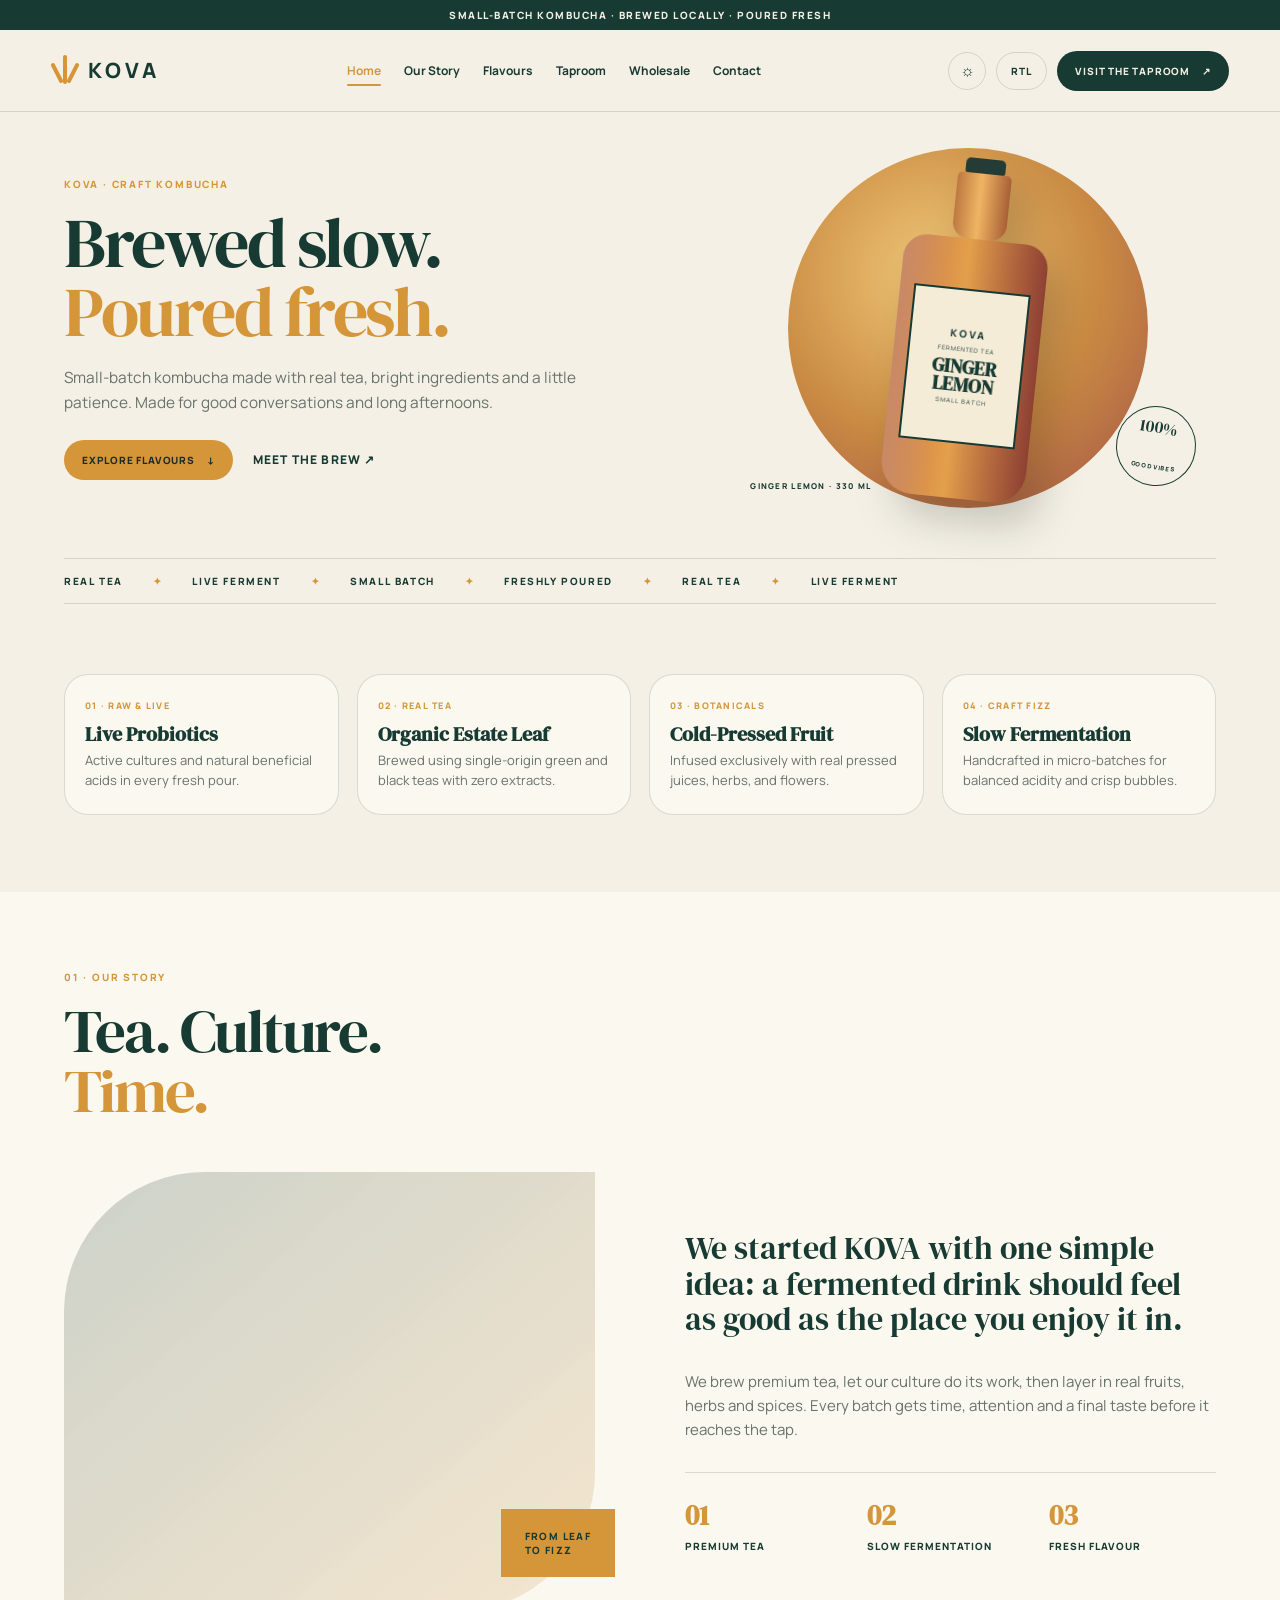
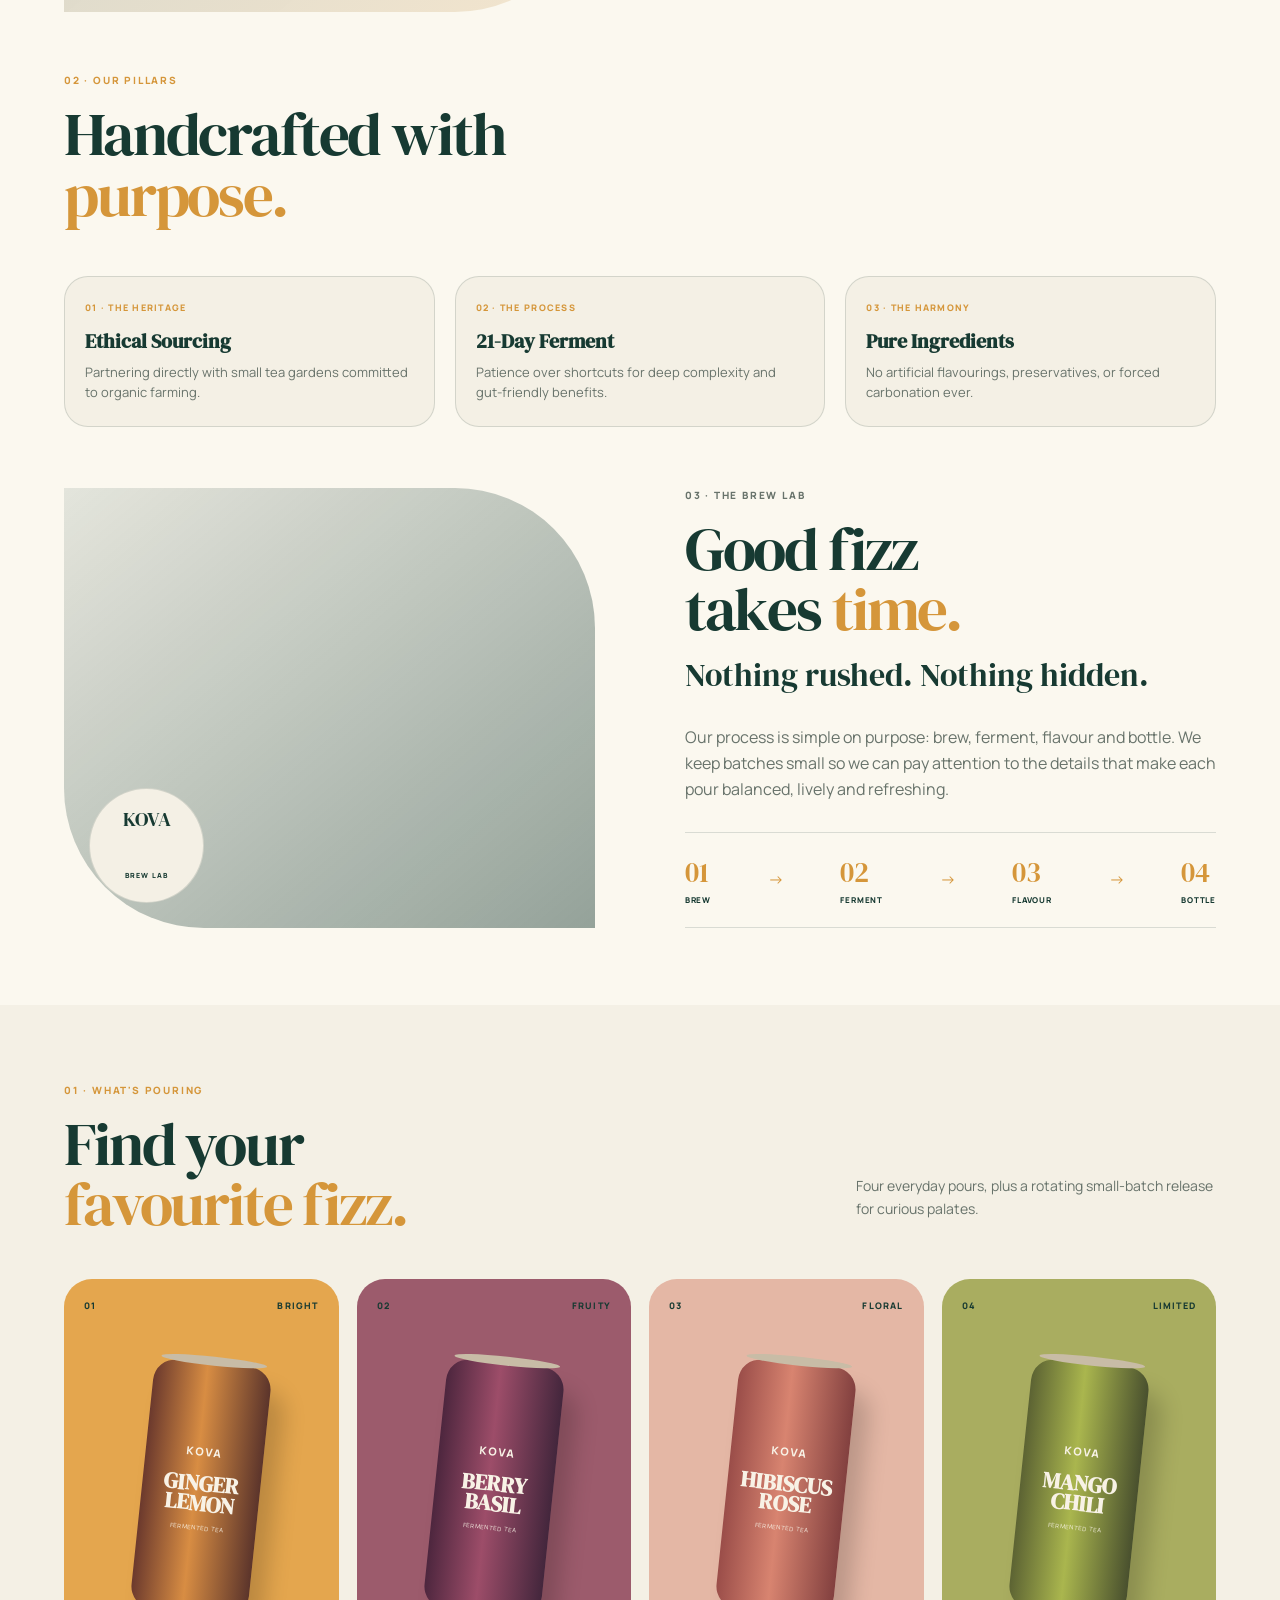
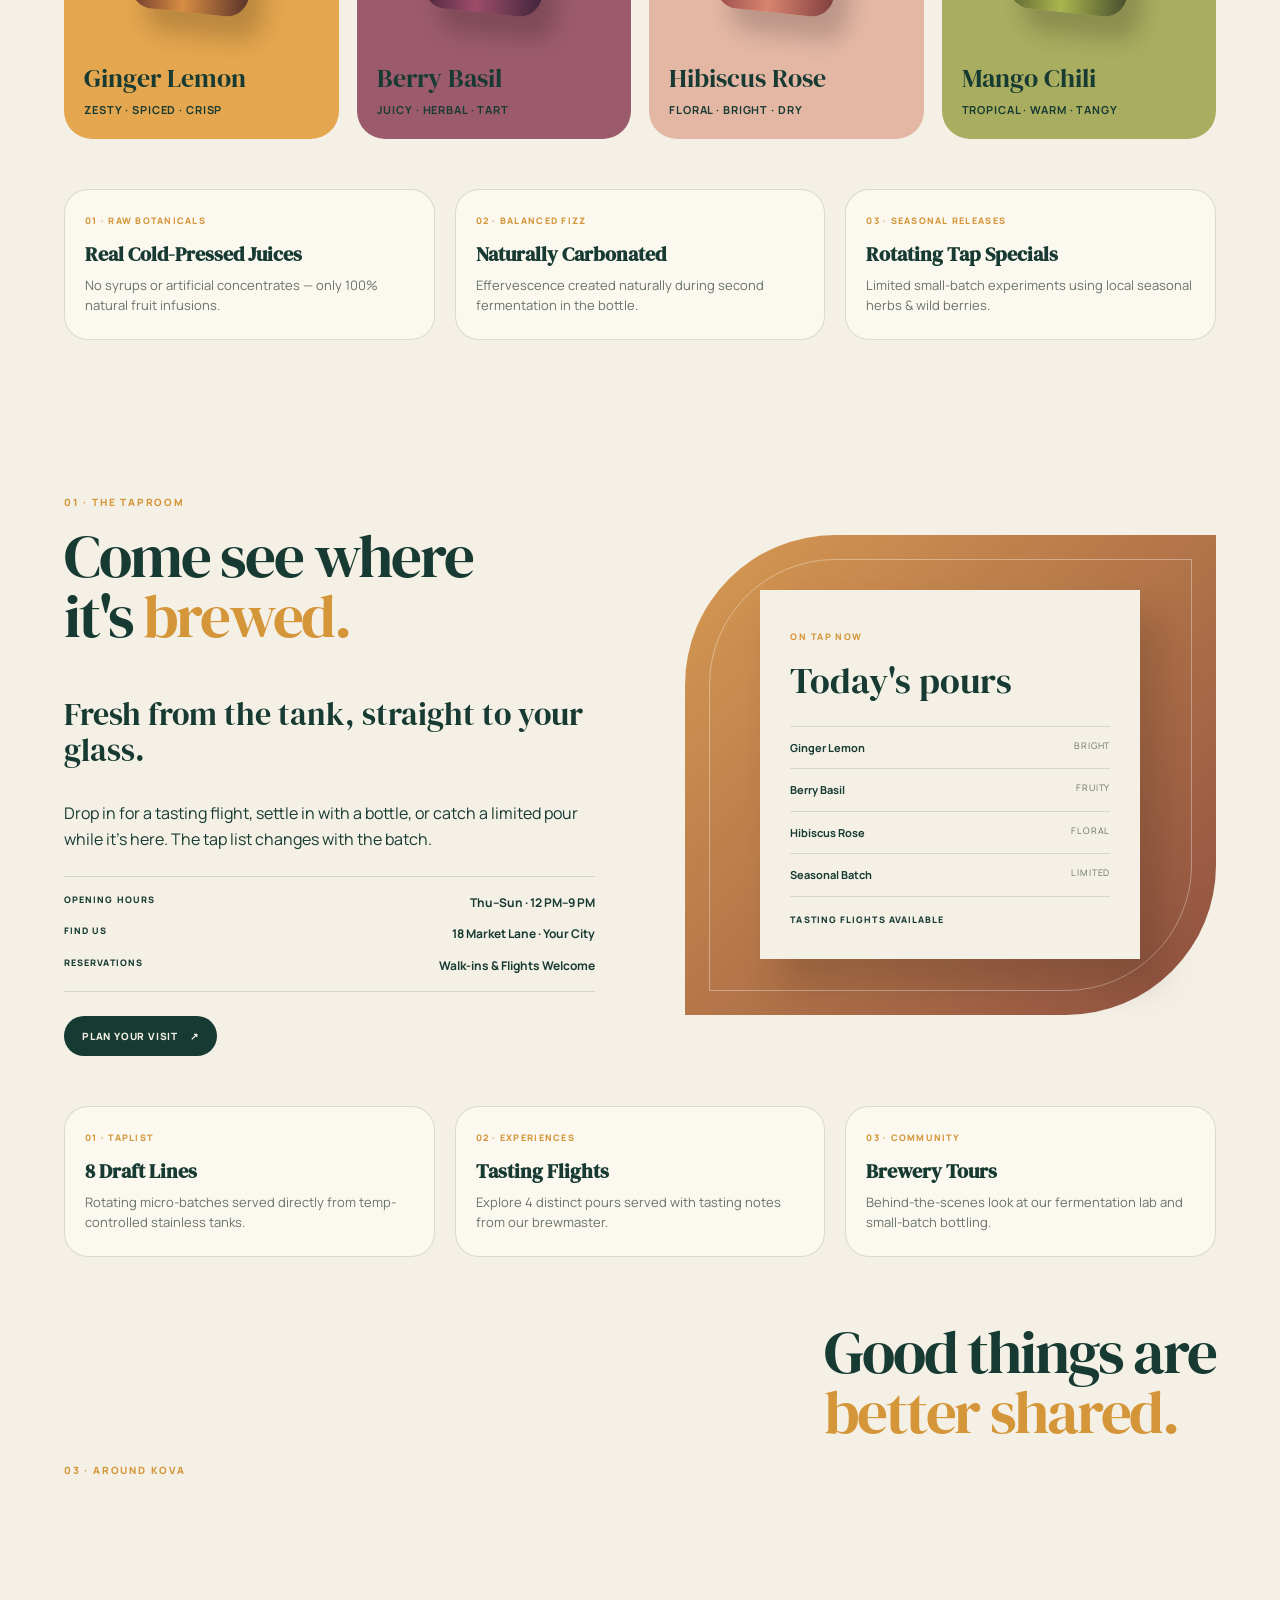
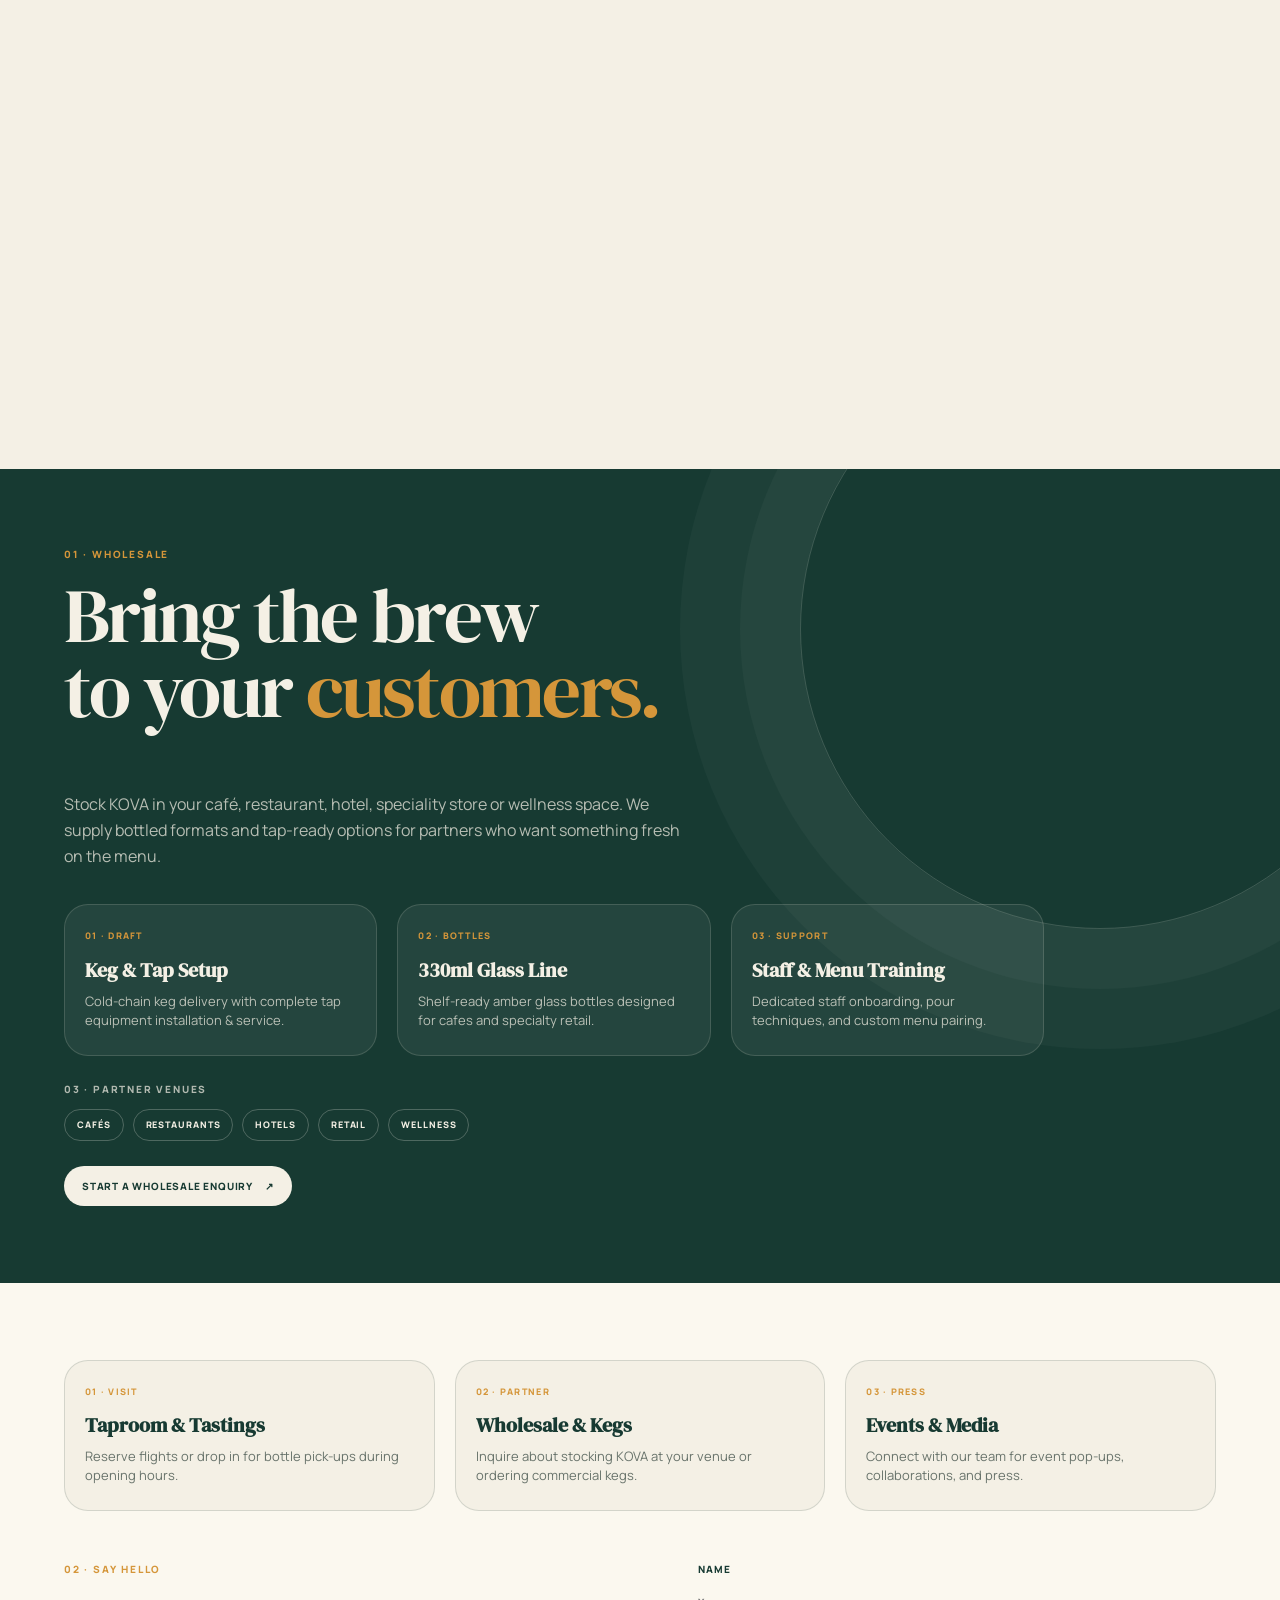
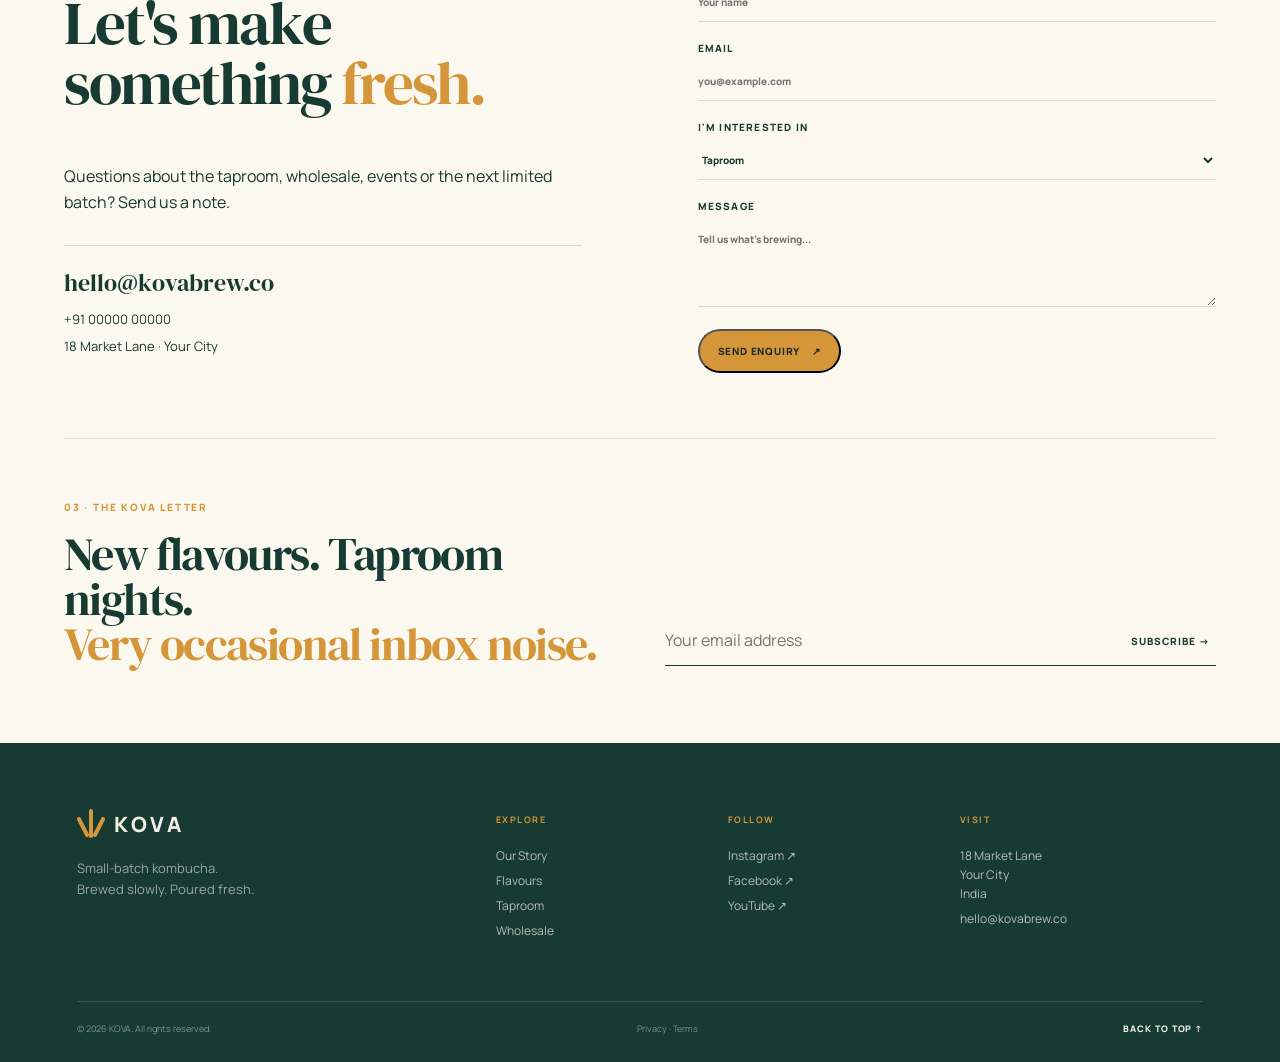
==== index.html @ b66f39e5 "Add RTL toggle button next to theme toggle and implement 100% full RTL mode layout mirroring" ====
<!doctype html>
<html lang="en" data-theme="light">
<head>
  <meta charset="utf-8">
  <meta name="viewport" content="width=device-width, initial-scale=1, viewport-fit=cover">
  <meta name="description" content="KOVA — small-batch kombucha brewed slowly, poured fresh. Taproom, flavours and wholesale.">
  <meta name="theme-color" content="#f4f0e5">
  <title>KOVA — Small-Batch Kombucha</title>
  <link rel="preconnect" href="https://fonts.googleapis.com">
  <link rel="preconnect" href="https://fonts.gstatic.com" crossorigin>
  <link href="https://fonts.googleapis.com/css2?family=DM+Serif+Display&family=Manrope:wght@400;500;600;700;800&display=swap" rel="stylesheet">
  <link rel="stylesheet" href="styles.css">
</head>
<body>
  <div class="announcement">Small-batch kombucha · brewed locally · poured fresh</div>

  <header class="site-header" id="top">
    <a class="brand" href="#home" aria-label="KOVA home">
      <span class="brand-mark" aria-hidden="true"><i></i><i></i><i></i></span>
      <span>KOVA</span>
    </a>

    <nav class="desktop-nav" aria-label="Primary navigation">
      <a href="#home">Home</a>
      <a href="#story">Our Story</a>
      <a href="#flavours">Flavours</a>
      <a href="#taproom">Taproom</a>
      <a href="#wholesale">Wholesale</a>
      <a href="#contact">Contact</a>
    </nav>

    <div class="header-actions">
      <button class="theme-toggle" type="button" aria-label="Switch theme" title="Switch theme">
        <span class="sun">☼</span><span class="moon">◐</span>
      </button>
      <button class="rtl-toggle" type="button" aria-label="Toggle text direction" title="Toggle RTL mode">
        <span class="rtl-label">RTL</span>
      </button>
      <a class="header-cta" href="#taproom">Visit the Taproom <span>↗</span></a>
      <button class="menu-toggle" type="button" aria-expanded="false" aria-controls="mobile-menu" aria-label="Open menu">
        <span></span><span></span><span></span>
      </button>
    </div>

    <div class="mobile-menu" id="mobile-menu">
      <nav aria-label="Mobile navigation">
        <a href="#home">Home</a>
        <a href="#story">Our Story</a>
        <a href="#flavours">Flavours</a>
        <a href="#taproom">Taproom</a>
        <a href="#wholesale">Wholesale</a>
        <a href="#contact">Contact</a>
      </nav>
      <a class="mobile-cta" href="#taproom">Visit the Taproom <span>↗</span></a>
      <div class="mobile-socials"><a href="#contact">Instagram</a><a href="#contact">Facebook</a></div>
    </div>
  </header>

  <main>
    <!-- SECTION 1: HOME (4 Subsections / Features) -->
    <section class="hero section" id="home">
      <div class="hero-main">
        <div class="hero-copy">
          <p class="eyebrow">KOVA · CRAFT KOMBUCHA</p>
          <h1>Brewed slow.<br><em>Poured fresh.</em></h1>
          <p class="hero-text">Small-batch kombucha made with real tea, bright ingredients and a little patience. Made for good conversations and long afternoons.</p>
          <div class="hero-buttons">
            <a class="button primary" href="#flavours">Explore flavours <span>↓</span></a>
            <a class="text-link" href="#story">Meet the brew <span>↗</span></a>
          </div>
        </div>
        <div class="hero-visual">
          <div class="hero-orb"></div>
          <div class="hero-bottle">
            <div class="bottle-cap"></div>
            <div class="bottle-neck"></div>
            <div class="bottle-body">
              <div class="bottle-label">
                <span>KOVA</span><small>FERMENTED TEA</small><strong>GINGER<br>LEMON</strong><i>SMALL BATCH</i>
              </div>
            </div>
          </div>
          <div class="hero-sticker">100%<br><small>GOOD VIBES</small></div>
          <p class="hero-caption">GINGER LEMON · 330 ML</p>
        </div>
      </div>

      <div class="ticker" aria-label="Brand highlights">
        <div><span>REAL TEA</span><b>✦</b><span>LIVE FERMENT</span><b>✦</b><span>SMALL BATCH</span><b>✦</b><span>FRESHLY POURED</span><b>✦</b><span>REAL TEA</span><b>✦</b><span>LIVE FERMENT</span></div>
      </div>

      <div class="home-features">
        <div class="home-card">
          <div class="card-num">01 · RAW & LIVE</div>
          <h3>Live Probiotics</h3>
          <p>Active cultures and natural beneficial acids in every fresh pour.</p>
        </div>
        <div class="home-card">
          <div class="card-num">02 · REAL TEA</div>
          <h3>Organic Estate Leaf</h3>
          <p>Brewed using single-origin green and black teas with zero extracts.</p>
        </div>
        <div class="home-card">
          <div class="card-num">03 · BOTANICALS</div>
          <h3>Cold-Pressed Fruit</h3>
          <p>Infused exclusively with real pressed juices, herbs, and flowers.</p>
        </div>
        <div class="home-card">
          <div class="card-num">04 · CRAFT FIZZ</div>
          <h3>Slow Fermentation</h3>
          <p>Handcrafted in micro-batches for balanced acidity and crisp bubbles.</p>
        </div>
      </div>
    </section>

    <!-- SECTION 2: OUR STORY (3 Subsections: Origin, Pillars, Brew Lab) -->
    <section class="story section" id="story">
      <!-- Subsection 1: Story Origin -->
      <div class="story-block">
        <div class="section-intro">
          <p class="eyebrow">01 · OUR STORY</p>
          <h2>Tea. Culture.<br><em>Time.</em></h2>
        </div>
        <div class="story-grid">
          <div class="story-image image-one">
            <div class="image-note">FROM LEAF<br>TO FIZZ</div>
          </div>
          <div class="story-copy">
            <p class="lead">We started KOVA with one simple idea: a fermented drink should feel as good as the place you enjoy it in.</p>
            <p>We brew premium tea, let our culture do its work, then layer in real fruits, herbs and spices. Every batch gets time, attention and a final taste before it reaches the tap.</p>
            <div class="story-stats">
              <div><strong>01</strong><span>Premium tea</span></div>
              <div><strong>02</strong><span>Slow fermentation</span></div>
              <div><strong>03</strong><span>Fresh flavour</span></div>
            </div>
          </div>
        </div>
      </div>

      <!-- Subsection 2: Story Pillars -->
      <div class="story-block story-pillars-block">
        <div class="section-intro">
          <p class="eyebrow">02 · OUR PILLARS</p>
          <h2>Handcrafted with<br><em>purpose.</em></h2>
        </div>
        <div class="story-pillars">
          <div class="story-pillar-card">
            <div class="card-num">01 · THE HERITAGE</div>
            <h3>Ethical Sourcing</h3>
            <p>Partnering directly with small tea gardens committed to organic farming.</p>
          </div>
          <div class="story-pillar-card">
            <div class="card-num">02 · THE PROCESS</div>
            <h3>21-Day Ferment</h3>
            <p>Patience over shortcuts for deep complexity and gut-friendly benefits.</p>
          </div>
          <div class="story-pillar-card">
            <div class="card-num">03 · THE HARMONY</div>
            <h3>Pure Ingredients</h3>
            <p>No artificial flavourings, preservatives, or forced carbonation ever.</p>
          </div>
        </div>
      </div>

      <!-- Subsection 3: The Brew Lab -->
      <div class="story-block brew-block">
        <div class="brew">
          <div class="brew-visual image-two">
            <div class="brew-badge">KOVA<br><small>BREW LAB</small></div>
          </div>
          <div class="brew-copy">
            <p class="eyebrow">03 · THE BREW LAB</p>
            <h2>Good fizz<br>takes <em>time.</em></h2>
            <p class="lead">Nothing rushed. Nothing hidden.</p>
            <p>Our process is simple on purpose: brew, ferment, flavour and bottle. We keep batches small so we can pay attention to the details that make each pour balanced, lively and refreshing.</p>
            <div class="process">
              <div><b>01</b><span>BREW</span></div><i>→</i><div><b>02</b><span>FERMENT</span></div><i>→</i><div><b>03</b><span>FLAVOUR</span></div><i>→</i><div><b>04</b><span>BOTTLE</span></div>
            </div>
          </div>
        </div>
      </div>
    </section>

    <!-- SECTION 3: FLAVOURS (3 Subsections: Head, Card Grid, Notes) -->
    <section class="flavours section" id="flavours">
      <div class="flavour-head">
        <div>
          <p class="eyebrow">01 · WHAT'S POURING</p>
          <h2>Find your<br><em>favourite fizz.</em></h2>
        </div>
        <p class="section-note">Four everyday pours, plus a rotating small-batch release for curious palates.</p>
      </div>

      <div class="flavour-grid">
        <article class="flavour-card card-ginger">
          <div class="card-top"><span>01</span><span>BRIGHT</span></div>
          <div class="can can-ginger"><span>KOVA</span><b>GINGER<br>LEMON</b><small>FERMENTED TEA</small></div>
          <div><h3>Ginger Lemon</h3><p>Zesty · Spiced · Crisp</p></div>
        </article>
        <article class="flavour-card card-berry">
          <div class="card-top"><span>02</span><span>FRUITY</span></div>
          <div class="can can-berry"><span>KOVA</span><b>BERRY<br>BASIL</b><small>FERMENTED TEA</small></div>
          <div><h3>Berry Basil</h3><p>Juicy · Herbal · Tart</p></div>
        </article>
        <article class="flavour-card card-hibiscus">
          <div class="card-top"><span>03</span><span>FLORAL</span></div>
          <div class="can can-hibiscus"><span>KOVA</span><b>HIBISCUS<br>ROSE</b><small>FERMENTED TEA</small></div>
          <div><h3>Hibiscus Rose</h3><p>Floral · Bright · Dry</p></div>
        </article>
        <article class="flavour-card card-mango">
          <div class="card-top"><span>04</span><span>LIMITED</span></div>
          <div class="can can-mango"><span>KOVA</span><b>MANGO<br>CHILI</b><small>FERMENTED TEA</small></div>
          <div><h3>Mango Chili</h3><p>Tropical · Warm · Tangy</p></div>
        </article>
      </div>

      <div class="flavour-notes">
        <div class="flavour-note-card">
          <div class="card-num">01 · RAW BOTANICALS</div>
          <h3>Real Cold-Pressed Juices</h3>
          <p>No syrups or artificial concentrates — only 100% natural fruit infusions.</p>
        </div>
        <div class="flavour-note-card">
          <div class="card-num">02 · BALANCED FIZZ</div>
          <h3>Naturally Carbonated</h3>
          <p>Effervescence created naturally during second fermentation in the bottle.</p>
        </div>
        <div class="flavour-note-card">
          <div class="card-num">03 · SEASONAL RELEASES</div>
          <h3>Rotating Tap Specials</h3>
          <p>Limited small-batch experiments using local seasonal herbs & wild berries.</p>
        </div>
      </div>
    </section>

    <!-- SECTION 4: TAPROOM (3 Subsections: Overview & Menu, Features, Gallery) -->
    <section class="taproom section" id="taproom">
      <div class="taproom-main-grid">
        <div class="taproom-copy">
          <p class="eyebrow">01 · THE TAPROOM</p>
          <h2>Come see where<br>it's <em>brewed.</em></h2>
          <p class="lead">Fresh from the tank, straight to your glass.</p>
          <p>Drop in for a tasting flight, settle in with a bottle, or catch a limited pour while it's here. The tap list changes with the batch.</p>
          <div class="tap-info">
            <div><span>OPENING HOURS</span><strong>Thu–Sun · 12 PM–9 PM</strong></div>
            <div><span>FIND US</span><strong>18 Market Lane · Your City</strong></div>
            <div><span>RESERVATIONS</span><strong>Walk-ins & Flights Welcome</strong></div>
          </div>
          <a class="button dark-button" href="#contact">Plan your visit <span>↗</span></a>
        </div>
        <div class="taproom-visual">
          <div class="tap-card">
            <span class="tap-kicker">ON TAP NOW</span>
            <h3>Today's pours</h3>
            <ul><li><b>Ginger Lemon</b><span>Bright</span></li><li><b>Berry Basil</b><span>Fruity</span></li><li><b>Hibiscus Rose</b><span>Floral</span></li><li><b>Seasonal Batch</b><span>Limited</span></li></ul>
            <div class="tap-foot">Tasting flights available</div>
          </div>
        </div>
      </div>

      <div class="taproom-features">
        <div class="taproom-feature-card">
          <div class="card-num">01 · TAPLIST</div>
          <h3>8 Draft Lines</h3>
          <p>Rotating micro-batches served directly from temp-controlled stainless tanks.</p>
        </div>
        <div class="taproom-feature-card">
          <div class="card-num">02 · EXPERIENCES</div>
          <h3>Tasting Flights</h3>
          <p>Explore 4 distinct pours served with tasting notes from our brewmaster.</p>
        </div>
        <div class="taproom-feature-card">
          <div class="card-num">03 · COMMUNITY</div>
          <h3>Brewery Tours</h3>
          <p>Behind-the-scenes look at our fermentation lab and small-batch bottling.</p>
        </div>
      </div>

      <div class="gallery-wrapper">
        <div class="gallery-head"><p class="eyebrow">03 · AROUND KOVA</p><h2>Good things are<br><em>better shared.</em></h2></div>
        <div class="gallery-grid">
          <div class="gallery-photo g1"></div><div class="gallery-photo g2"></div><div class="gallery-photo g3"></div><div class="gallery-photo g4"></div>
        </div>
      </div>
    </section>

    <!-- SECTION 5: WHOLESALE (3 Subsections: Overview, Services, Partners) -->
    <section class="wholesale section" id="wholesale">
      <div class="wholesale-pattern"></div>
      <div class="wholesale-content">
        <p class="eyebrow">01 · WHOLESALE</p>
        <h2>Bring the brew<br>to your <em>customers.</em></h2>
        <p>Stock KOVA in your café, restaurant, hotel, speciality store or wellness space. We supply bottled formats and tap-ready options for partners who want something fresh on the menu.</p>

        <div class="wholesale-services">
          <div class="wholesale-service-card">
            <div class="card-num">01 · DRAFT</div>
            <h3>Keg & Tap Setup</h3>
            <p>Cold-chain keg delivery with complete tap equipment installation & service.</p>
          </div>
          <div class="wholesale-service-card">
            <div class="card-num">02 · BOTTLES</div>
            <h3>330ml Glass Line</h3>
            <p>Shelf-ready amber glass bottles designed for cafes and specialty retail.</p>
          </div>
          <div class="wholesale-service-card">
            <div class="card-num">03 · SUPPORT</div>
            <h3>Staff & Menu Training</h3>
            <p>Dedicated staff onboarding, pour techniques, and custom menu pairing.</p>
          </div>
        </div>

        <div class="partner-section">
          <p class="eyebrow" style="color: rgba(244,240,229,0.7); margin-bottom: 12px;">03 · PARTNER VENUES</p>
          <div class="partner-list"><span>CAFÉS</span><span>RESTAURANTS</span><span>HOTELS</span><span>RETAIL</span><span>WELLNESS</span></div>
        </div>
        <a class="button light-button" href="#contact">Start a wholesale enquiry <span>↗</span></a>
      </div>
    </section>

    <!-- SECTION 6: CONTACT (3 Subsections: Channels, Direct Form, Newsletter) -->
    <section class="contact section" id="contact">
      <div class="contact-channels">
        <div class="contact-channel-card">
          <div class="card-num">01 · VISIT</div>
          <h3>Taproom & Tastings</h3>
          <p>Reserve flights or drop in for bottle pick-ups during opening hours.</p>
        </div>
        <div class="contact-channel-card">
          <div class="card-num">02 · PARTNER</div>
          <h3>Wholesale & Kegs</h3>
          <p>Inquire about stocking KOVA at your venue or ordering commercial kegs.</p>
        </div>
        <div class="contact-channel-card">
          <div class="card-num">03 · PRESS</div>
          <h3>Events & Media</h3>
          <p>Connect with our team for event pop-ups, collaborations, and press.</p>
        </div>
      </div>

      <div class="contact-main-grid">
        <div class="contact-copy">
          <p class="eyebrow">02 · SAY HELLO</p>
          <h2>Let's make<br>something <em>fresh.</em></h2>
          <p>Questions about the taproom, wholesale, events or the next limited batch? Send us a note.</p>
          <div class="contact-details"><a href="mailto:hello@kovabrew.co">hello@kovabrew.co</a><a href="tel:+910000000000">+91 00000 00000</a><span>18 Market Lane · Your City</span></div>
        </div>
        <form class="contact-form" onsubmit="event.preventDefault(); this.classList.add('submitted');">
          <label>Name<input required type="text" name="name" placeholder="Your name"></label>
          <label>Email<input required type="email" name="email" placeholder="you@example.com"></label>
          <label>I'm interested in<select name="interest"><option>Taproom</option><option>Wholesale</option><option>Events</option><option>General enquiry</option></select></label>
          <label>Message<textarea name="message" rows="4" placeholder="Tell us what's brewing..."></textarea></label>
          <button class="button primary" type="submit">Send enquiry <span>↗</span></button>
          <p class="form-success">Thanks — your enquiry is ready to send to the KOVA team.</p>
        </form>
      </div>

      <div class="newsletter">
        <div><p class="eyebrow">03 · THE KOVA LETTER</p><h2>New flavours. Taproom nights.<br><em>Very occasional inbox noise.</em></h2></div>
        <form onsubmit="event.preventDefault(); this.classList.add('subscribed');"><input type="email" required placeholder="Your email address" aria-label="Email address"><button type="submit">Subscribe <span>→</span></button><small class="subscribe-success">You're on the list.</small></form>
      </div>
    </section>
  </main>

  <footer class="footer">
    <div class="footer-main">
      <div class="footer-brand"><a class="brand footer-logo" href="#top"><span class="brand-mark" aria-hidden="true"><i></i><i></i><i></i></span><span>KOVA</span></a><p>Small-batch kombucha.<br>Brewed slowly. Poured fresh.</p></div>
      <div><h4>EXPLORE</h4><a href="#story">Our Story</a><a href="#flavours">Flavours</a><a href="#taproom">Taproom</a><a href="#wholesale">Wholesale</a></div>
      <div><h4>FOLLOW</h4><a href="#contact">Instagram ↗</a><a href="#contact">Facebook ↗</a><a href="#contact">YouTube ↗</a></div>
      <div><h4>VISIT</h4><p>18 Market Lane<br>Your City<br>India</p><a href="mailto:hello@kovabrew.co">hello@kovabrew.co</a></div>
    </div>
    <div class="footer-bottom"><span>© 2026 KOVA. All rights reserved.</span><span><a href="#">Privacy</a> · <a href="#">Terms</a></span><a href="#top" class="back-top">Back to top ↑</a></div>
  </footer>

  <script src="script.js"></script>
</body>
</html>
---- styles.css ----
:root{
  --bg:#f4f0e5;--surface:#fbf8ef;--ink:#173a32;--muted:#68736b;--line:rgba(23,58,50,.15);
  --accent:#d5963a;--accent-2:#c9675f;--card:#e8e0cf;--dark:#173a32;--white:#fffdf7;
  --serif:"DM Serif Display",Georgia,serif;--sans:"Manrope",Arial,sans-serif;
}
html[data-theme="dark"]{
  --bg:#102c27;--surface:#173a32;--ink:#f7f1e4;--muted:#b6c0b9;--line:rgba(247,241,228,.16);
  --accent:#e0a14a;--accent-2:#d4776d;--card:#23453e;--dark:#0d211e;--white:#f7f1e4;
}
*{box-sizing:border-box}html{scroll-behavior:smooth}body{margin:0;background:var(--bg);color:var(--ink);font-family:var(--sans);line-height:1.6;overflow-x:hidden}
a{color:inherit;text-decoration:none}button,input,textarea,select{font:inherit}button{cursor:pointer}
.announcement{height:30px;background:var(--ink);color:var(--bg);display:flex;align-items:center;justify-content:center;text-transform:uppercase;letter-spacing:.15em;font-size:10px;font-weight:800}
.site-header{height:82px;display:flex;align-items:center;gap:28px;padding:0 clamp(18px,4vw,64px);position:sticky;top:0;z-index:50;background:color-mix(in srgb,var(--bg) 90%,transparent);backdrop-filter:blur(16px);border-bottom:1px solid var(--line)}
.brand{display:flex;align-items:center;gap:10px;font-weight:800;letter-spacing:.2em;font-size:21px;flex:none}.brand-mark{width:27px;height:30px;position:relative;display:inline-block}.brand-mark i{position:absolute;width:4px;background:var(--accent);bottom:2px;border-radius:4px;transform:rotate(0deg)}.brand-mark i:nth-child(1){height:22px;left:4px;transform:rotate(-27deg)}.brand-mark i:nth-child(2){height:29px;left:12px}.brand-mark i:nth-child(3){height:22px;right:3px;transform:rotate(27deg)}
.desktop-nav{display:flex;align-items:center;justify-content:center;gap:clamp(13px,1.8vw,28px);margin:auto;font-size:12px;font-weight:700}.desktop-nav a,.mobile-menu a{transition:color .2s, border-color .2s}.desktop-nav a:hover,.mobile-menu a:hover{color:var(--accent)}
.desktop-nav a.active{color:var(--accent);position:relative}
.desktop-nav a.active::after{content:"";position:absolute;bottom:-6px;left:0;right:0;height:2px;background:var(--accent);border-radius:2px}
.mobile-menu a.active{color:var(--accent);font-weight:800;padding-left:8px;border-left:3px solid var(--accent)}

.header-actions{display:flex;align-items:center;gap:10px}.theme-toggle{width:38px;height:38px;border:1px solid var(--line);border-radius:50%;background:transparent;color:var(--ink);display:grid;place-items:center}.theme-toggle .moon{display:none}.header-cta,.mobile-cta,.button{display:inline-flex;align-items:center;justify-content:center;gap:12px;padding:12px 18px;border-radius:999px;text-transform:uppercase;letter-spacing:.08em;font-size:10px;font-weight:800}.header-cta{background:var(--ink);color:var(--bg)}.header-cta:hover{transform:translateY(-2px)}.menu-toggle{display:none;background:none;border:0;width:40px;height:40px;padding:8px}.menu-toggle span{height:2px;background:var(--ink);display:block;margin:5px 0;border-radius:4px}.mobile-menu{display:none}

.section{padding:clamp(50px,6vw,90px) clamp(18px,5vw,80px);max-width:1450px;margin:auto}
.eyebrow{font-size:10px;font-weight:800;letter-spacing:.18em;text-transform:uppercase;margin:0 0 16px;color:var(--accent)}
h1,h2,h3,p{margin-top:0}
h1,h2{font-family:var(--serif);font-weight:400;line-height:.98;letter-spacing:-.035em}
h1{font-size:clamp(44px,5.5vw,76px);margin-bottom:20px}
h2{font-size:clamp(40px,4.8vw,68px)}
h1 em,h2 em{color:var(--accent);font-style:normal}

.hero{padding-top:clamp(20px,3vw,36px);display:flex;flex-direction:column;gap:35px}
.hero-main{display:grid;grid-template-columns:1.1fr 0.9fr;align-items:center;gap:clamp(20px,4vw,60px);width:100%}
.hero-copy{max-width:620px}
.hero-text{font-size:clamp(15px,1.2vw,18px);max-width:520px;color:var(--muted);margin-bottom:24px}
.hero-buttons{display:flex;align-items:center;gap:20px}
.button{transition:transform .2s,background .2s}.button:hover{transform:translateY(-3px)}
.primary{background:var(--accent);color:#1b2b25}
.text-link{font-size:12px;font-weight:800;text-transform:uppercase;letter-spacing:.1em}
.hero-visual{min-height:360px;max-height:430px;position:relative;display:grid;place-items:center;width:100%}
.hero-orb{position:absolute;width:min(32vw,360px);aspect-ratio:1;border-radius:50%;background:radial-gradient(circle at 40% 35%,#f4c76e,#d08a3a 52%,#a94f45 100%);filter:saturate(.9)}
.hero-bottle{position:relative;width:145px;height:340px;z-index:2;filter:drop-shadow(16px 22px 20px rgba(0,0,0,.18));transform:rotate(6deg)}
.bottle-cap{width:40px;height:15px;background:#243c35;border-radius:5px 5px 2px 2px;margin:0 auto}
.bottle-neck{width:54px;height:66px;background:linear-gradient(90deg,#bd7841,#efb563 45%,#a85f36);margin:0 auto;border-radius:5px 5px 16px 16px}
.bottle-body{height:260px;width:145px;background:linear-gradient(90deg,#b9683d,#e9a34d 45%,#a74c3c);border-radius:24px 24px 32px 32px;position:relative;overflow:hidden}
.bottle-body:after{content:"";position:absolute;inset:0;background:linear-gradient(90deg,rgba(255,255,255,.22),transparent 35%,rgba(0,0,0,.15));}
.bottle-label{position:absolute;z-index:2;left:14px;right:14px;top:50px;background:#f5ecd8;color:#173a32;min-height:155px;text-align:center;padding:14px 8px;display:flex;flex-direction:column;justify-content:center;gap:4px;border:2px solid #173a32}
.bottle-label span{font-weight:800;letter-spacing:.2em;font-size:10px}
.bottle-label small{font-size:6px;letter-spacing:.15em}
.bottle-label strong{font-family:var(--serif);font-size:19px;line-height:.9}
.bottle-label i{font-size:6px;font-style:normal;letter-spacing:.16em}
.hero-sticker{position:absolute;z-index:3;right:4%;bottom:6%;width:80px;height:80px;border:1px solid var(--ink);border-radius:50%;display:grid;place-items:center;text-align:center;font-family:var(--serif);font-size:17px;line-height:.8;transform:rotate(9deg);background:var(--bg)}
.hero-sticker small{font:800 6px var(--sans);letter-spacing:.12em}
.hero-caption{position:absolute;bottom:2%;left:6%;font-size:8px;letter-spacing:.16em;font-weight:800}

.ticker{overflow:hidden;border-block:1px solid var(--line);white-space:nowrap;margin-top:15px;width:100%;grid-column:1 / -1}
.ticker div{display:flex;align-items:center;gap:30px;padding:14px 0;width:max-content;animation:scroll 28s linear infinite;font-size:10px;font-weight:800;letter-spacing:.16em}
.ticker b{color:var(--accent)}@keyframes scroll{to{transform:translateX(-50%)}}

/* Section Feature Grids */
.home-features{display:grid;grid-template-columns:repeat(4,1fr);gap:18px;margin-top:35px;width:100%;grid-column:1 / -1}
.home-card{background:var(--surface);border:1px solid var(--line);border-radius:24px;padding:24px 20px;transition:transform .3s,border-color .3s}.home-card:hover{transform:translateY(-5px);border-color:var(--accent)}.home-card .card-num{font-size:9px;font-weight:800;color:var(--accent);letter-spacing:.14em;margin-bottom:10px}.home-card h3{font-family:var(--serif);font-size:20px;margin-bottom:6px;line-height:1.1}.home-card p{font-size:13px;color:var(--muted);margin:0;line-height:1.5}

.story{background:var(--surface);max-width:none}.story-block{max-width:1300px;margin:0 auto 60px}.story-block:last-child{margin-bottom:0}.story-grid{display:grid;grid-template-columns:1fr 1fr;gap:clamp(35px,7vw,100px);align-items:center;margin-top:35px}.story-image{min-height:440px;position:relative}.image-one{background:linear-gradient(140deg,rgba(19,58,50,.2),rgba(213,150,58,.18)),url("https://images.unsplash.com/photo-1556910103-1c02745aae4d?auto=format&fit=crop&w=1200&q=85") center/cover;border-radius:140px 0 140px 0}.image-note{position:absolute;right:-20px;bottom:35px;background:var(--accent);color:#173a32;padding:20px 24px;font-size:10px;font-weight:800;letter-spacing:.14em;line-height:1.4}.story-copy{max-width:600px}.lead{font-family:var(--serif);font-size:clamp(22px,2.5vw,34px);line-height:1.12}.story-copy>p:not(.lead){color:var(--muted);font-size:15px}.story-stats{border-top:1px solid var(--line);margin-top:30px;padding-top:20px;display:grid;grid-template-columns:repeat(3,1fr);gap:15px}.story-stats div{display:flex;flex-direction:column}.story-stats strong{font-family:var(--serif);font-size:28px;color:var(--accent)}.story-stats span{font-size:10px;text-transform:uppercase;letter-spacing:.1em;font-weight:800}

.story-pillars-block{margin-top:50px}.story-pillars{display:grid;grid-template-columns:repeat(3,1fr);gap:20px;margin-top:30px}
.story-pillar-card{background:var(--bg);border:1px solid var(--line);border-radius:24px;padding:24px 20px;transition:transform .3s}.story-pillar-card:hover{transform:translateY(-4px)}.story-pillar-card .card-num{font-size:9px;font-weight:800;color:var(--accent);letter-spacing:.14em;margin-bottom:10px}.story-pillar-card h3{font-family:var(--serif);font-size:20px;margin-bottom:6px}.story-pillar-card p{font-size:13px;color:var(--muted);margin:0;line-height:1.5}

.brew-block{margin-top:60px}.brew{display:grid;grid-template-columns:1fr 1fr;gap:clamp(40px,7vw,100px);align-items:center}.brew-visual{min-height:440px;position:relative}.image-two{background:linear-gradient(140deg,rgba(23,58,50,.1),rgba(23,58,50,.45)),url("https://images.unsplash.com/photo-1547592180-85f173990554?auto=format&fit=crop&w=1400&q=85") center/cover;border-radius:0 140px 0 140px}.brew-badge{position:absolute;bottom:25px;left:25px;background:var(--bg);border:1px solid var(--line);border-radius:50%;width:115px;height:115px;display:grid;place-items:center;text-align:center;font-family:var(--serif);font-size:20px;line-height:.8}.brew-badge small{font:800 7px var(--sans);letter-spacing:.15em}.brew-copy{max-width:610px}.brew-copy h2{margin-bottom:18px}.brew-copy>p:not(.lead){color:var(--muted)}.process{border-top:1px solid var(--line);border-bottom:1px solid var(--line);padding:20px 0;margin-top:30px;display:flex;align-items:center;justify-content:space-between;gap:10px}.process div{display:flex;flex-direction:column;gap:3px}.process b{font:28px var(--serif);color:var(--accent)}.process span{font-size:8px;font-weight:800;letter-spacing:.1em}.process i{font-style:normal;color:var(--accent)}

.flavour-head{display:flex;justify-content:space-between;align-items:end;gap:30px;margin-bottom:45px}.flavour-head h2{margin:0}.section-note{max-width:360px;color:var(--muted);font-size:14px}.flavour-grid{display:grid;grid-template-columns:repeat(4,1fr);gap:18px}.flavour-card{min-height:460px;border-radius:28px;padding:20px;display:flex;flex-direction:column;justify-content:space-between;overflow:hidden;position:relative;transition:transform .3s}.flavour-card:hover{transform:translateY(-8px)}.card-ginger{background:#e4a64e}.card-berry{background:#9c5b6c}.card-hibiscus{background:#e4b7a5}.card-mango{background:#a9ad60}.card-top{display:flex;justify-content:space-between;font-size:9px;font-weight:800;letter-spacing:.13em;color:#173a32}.can{height:250px;width:118px;border-radius:22px;margin:15px auto 10px;box-shadow:16px 22px 22px rgba(0,0,0,.18);display:flex;flex-direction:column;align-items:center;justify-content:center;text-align:center;color:#f8f2e6;position:relative;transform:rotate(6deg);background:linear-gradient(90deg,#6b392d,#d88d43 45%,#5b342b)}.can:before{content:"";position:absolute;top:-7px;width:106px;height:9px;border-radius:50%;background:#c8bca6}.can span{font-size:11px;font-weight:800;letter-spacing:.2em}.can b{font-family:var(--serif);font-size:22px;line-height:.9;margin-top:14px}.can small{font-size:6px;letter-spacing:.12em;margin-top:10px}.can-berry{background:linear-gradient(90deg,#4d263e,#9d4d69 45%,#43263c)}.can-hibiscus{background:linear-gradient(90deg,#9a4d49,#d88470 45%,#82403f)}.can-mango{background:linear-gradient(90deg,#5c6333,#aab64e 45%,#49502e)}.flavour-card h3{font-family:var(--serif);font-size:26px;font-weight:400;margin:0}.flavour-card p{margin:2px 0 0;font-size:11px;font-weight:700;letter-spacing:.08em;text-transform:uppercase;color:#173a32}
.flavour-notes{display:grid;grid-template-columns:repeat(3,1fr);gap:20px;margin-top:50px}.flavour-note-card{background:var(--surface);border:1px solid var(--line);border-radius:24px;padding:24px 20px;transition:transform .3s}.flavour-note-card:hover{transform:translateY(-4px)}.flavour-note-card .card-num{font-size:9px;font-weight:800;color:var(--accent);letter-spacing:.14em;margin-bottom:10px}.flavour-note-card h3{font-family:var(--serif);font-size:20px;margin-bottom:6px}.flavour-note-card p{font-size:13px;color:var(--muted);margin:0;line-height:1.5}

.taproom-main-grid{display:grid;grid-template-columns:1fr 1fr;gap:7vw;align-items:center}.taproom-copy{max-width:620px}.tap-info{border-block:1px solid var(--line);margin:24px 0;padding:16px 0;display:grid;gap:12px}.tap-info div{display:flex;justify-content:space-between;gap:20px}.tap-info span{font-size:9px;font-weight:800;letter-spacing:.12em}.tap-info strong{font-size:12px}.dark-button{background:var(--ink);color:var(--bg)}.taproom-visual{min-height:480px;background:linear-gradient(135deg,#d89a52,#8e5040);display:grid;place-items:center;position:relative;border-radius:150px 0 150px 0}.taproom-visual:before{content:"";position:absolute;inset:24px;border:1px solid rgba(255,255,255,.35);border-radius:126px 0 126px 0}.tap-card{position:relative;z-index:2;width:min(82%,380px);background:var(--bg);padding:32px 30px;box-shadow:20px 25px 35px rgba(0,0,0,.15)}.tap-kicker{font-size:9px;font-weight:800;letter-spacing:.16em;color:var(--accent)}.tap-card h3{font-family:var(--serif);font-size:36px;font-weight:400;margin:4px 0 16px}.tap-card ul{list-style:none;margin:0;padding:0;border-top:1px solid var(--line)}.tap-card li{display:flex;justify-content:space-between;padding:12px 0;border-bottom:1px solid var(--line);font-size:11px}.tap-card li span{color:var(--muted);font-size:9px;text-transform:uppercase;letter-spacing:.1em}.tap-foot{margin-top:16px;font-size:9px;text-transform:uppercase;letter-spacing:.12em;font-weight:800}

.taproom-features{display:grid;grid-template-columns:repeat(3,1fr);gap:20px;margin-top:50px}
.taproom-feature-card{background:var(--surface);border:1px solid var(--line);border-radius:24px;padding:24px 20px;transition:transform .3s}.taproom-feature-card:hover{transform:translateY(-4px)}.taproom-feature-card .card-num{font-size:9px;font-weight:800;color:var(--accent);letter-spacing:.14em;margin-bottom:10px}.taproom-feature-card h3{font-family:var(--serif);font-size:20px;margin-bottom:6px}.taproom-feature-card p{font-size:13px;color:var(--muted);margin:0;line-height:1.5}

.gallery-wrapper{margin-top:65px}
.gallery-head{display:flex;justify-content:space-between;align-items:end;gap:30px;margin-bottom:35px}.gallery-grid{display:grid;grid-template-columns:1.2fr .8fr .8fr;grid-template-rows:250px 200px;gap:14px}.gallery-photo{background-size:cover;background-position:center}.g1{grid-row:span 2;background-image:url("https://images.unsplash.com/photo-1513558161293-cdaf765ed2fd?auto=format&fit=crop&w=1200&q=85");border-radius:60px 0 0 0}.g2{background-image:url("https://images.unsplash.com/photo-1495474472287-4d71bcdd2085?auto=format&fit=crop&w=900&q=85");border-radius:0 45px 0 0}.g3{background-image:url("https://images.unsplash.com/photo-1509042239860-f550ce710b93?auto=format&fit=crop&w=900&q=85");border-radius:45px 0 0 0}.g4{grid-column:2/4;background-image:url("https://images.unsplash.com/photo-1515003197210-e0cd71810b5f?auto=format&fit=crop&w=1200&q=85");border-radius:0 0 50px 0}

.wholesale{max-width:none;background:var(--ink);color:var(--bg);position:relative;overflow:hidden;min-height:540px;display:flex;align-items:center}.wholesale-pattern{position:absolute;width:600px;height:600px;border:1px solid rgba(244,240,229,.18);border-radius:50%;right:-120px;top:-140px;box-shadow:0 0 0 60px rgba(244,240,229,.03),0 0 0 120px rgba(244,240,229,.03)}.wholesale-content{position:relative;z-index:2;max-width:980px;width:100%}.wholesale h2{font-size:clamp(48px,6vw,84px)}.wholesale p:not(.eyebrow){max-width:620px;color:rgba(244,240,229,.72)}
.wholesale-services{display:grid;grid-template-columns:repeat(3,1fr);gap:20px;margin-top:35px;margin-bottom:25px}
.wholesale-service-card{background:rgba(255,255,255,.06);border:1px solid rgba(244,240,229,.15);border-radius:24px;padding:24px 20px;transition:transform .3s}.wholesale-service-card:hover{transform:translateY(-4px)}.wholesale-service-card .card-num{font-size:9px;font-weight:800;color:var(--accent);letter-spacing:.14em;margin-bottom:10px}.wholesale-service-card h3{font-family:var(--serif);font-size:20px;color:var(--bg);margin-bottom:6px}.wholesale-service-card p{font-size:13px;color:rgba(244,240,229,.72);margin:0;line-height:1.5}
.partner-section{margin-top:25px}
.partner-list{display:flex;flex-wrap:wrap;gap:9px;margin:12px 0 25px}.partner-list span{border:1px solid rgba(244,240,229,.25);padding:8px 12px;border-radius:999px;font-size:9px;font-weight:800;letter-spacing:.1em}.light-button{background:var(--bg);color:var(--ink)}

.contact{background:var(--surface);max-width:none}
.contact-channels{display:grid;grid-template-columns:repeat(3,1fr);gap:20px;margin-bottom:50px}
.contact-channel-card{background:var(--bg);border:1px solid var(--line);border-radius:24px;padding:24px 20px;transition:transform .3s}.contact-channel-card:hover{transform:translateY(-4px)}.contact-channel-card .card-num{font-size:9px;font-weight:800;color:var(--accent);letter-spacing:.14em;margin-bottom:10px}.contact-channel-card h3{font-family:var(--serif);font-size:20px;margin-bottom:6px}.contact-channel-card p{font-size:13px;color:var(--muted);margin:0;line-height:1.5}

.contact-main-grid{display:grid;grid-template-columns:1fr 1fr;gap:9vw}.contact-copy{max-width:600px}.contact-details{border-top:1px solid var(--line);margin-top:30px;padding-top:18px;display:grid;gap:6px;font-size:13px}.contact-details a:first-child{font-family:var(--serif);font-size:24px}.contact-form{max-width:580px}.contact-form label{display:block;font-size:10px;font-weight:800;text-transform:uppercase;letter-spacing:.12em;margin-bottom:18px}.contact-form input,.contact-form textarea,.contact-form select{width:100%;margin-top:6px;background:transparent;border:0;border-bottom:1px solid var(--line);padding:11px 0;color:var(--ink);outline:none;border-radius:0}.contact-form input:focus,.contact-form textarea:focus,.contact-form select:focus{border-color:var(--accent)}.contact-form textarea{resize:vertical}.form-success{display:none;color:var(--accent);font-size:12px;margin-top:15px}.contact-form.submitted .form-success{display:block}

.newsletter{padding-top:60px;display:grid;grid-template-columns:1fr 1fr;gap:50px;align-items:end;border-top:1px solid var(--line);margin-top:65px}.newsletter h2{font-size:clamp(32px,3.6vw,52px);margin:0}.newsletter form{display:flex;border-bottom:1px solid var(--ink);position:relative}.newsletter input{flex:1;border:0;background:transparent;padding:12px 0;color:var(--ink);outline:0}.newsletter button{border:0;background:none;color:var(--ink);font-weight:800;text-transform:uppercase;letter-spacing:.1em;font-size:10px}.subscribe-success{display:none;position:absolute;bottom:-25px;left:0;color:var(--accent);font-size:10px}.newsletter form.subscribed .subscribe-success{display:block}
.footer{background:var(--dark);color:var(--bg);padding:65px clamp(18px,6vw,100px) 25px}.footer-main{display:grid;grid-template-columns:2fr 1fr 1fr 1.3fr;gap:45px;padding-bottom:55px}.footer-logo{color:var(--bg)}.footer-brand p{color:rgba(244,240,229,.6);font-size:13px;margin-top:16px}.footer h4{font-size:9px;letter-spacing:.16em;margin:5px 0 18px;color:var(--accent)}.footer-main>div:not(.footer-brand) a,.footer-main>div:not(.footer-brand) p{display:block;color:rgba(244,240,229,.72);font-size:12px;margin:6px 0}.footer-main a:hover{color:var(--bg)}.footer-bottom{border-top:1px solid rgba(244,240,229,.16);padding-top:20px;display:flex;justify-content:space-between;gap:20px;color:rgba(244,240,229,.48);font-size:9px}.footer-bottom a{color:inherit}.back-top{color:var(--bg)!important;font-weight:800;text-transform:uppercase;letter-spacing:.1em}

.rtl-toggle{height:38px;padding:0 14px;border:1px solid var(--line);border-radius:999px;background:transparent;color:var(--ink);font-size:10px;font-weight:800;letter-spacing:.1em;display:inline-flex;align-items:center;justify-content:center;transition:background .2s,color .2s,border-color .2s}.rtl-toggle:hover{border-color:var(--accent);color:var(--accent)}

@media(max-width:1100px){
  .desktop-nav,.header-cta{display:none}.menu-toggle{display:block}.mobile-menu{position:absolute;display:block;visibility:hidden;opacity:0;transform:translateY(-12px);left:0;right:0;top:82px;background:var(--bg);border-bottom:1px solid var(--line);padding:24px 20px 28px;transition:.25s}.mobile-menu.open{visibility:visible;opacity:1;transform:none}.mobile-menu nav{display:grid;gap:0}.mobile-menu nav a{font-family:var(--serif);font-size:30px;padding:9px 0;border-bottom:1px solid var(--line)}.mobile-cta{margin-top:22px;background:var(--ink);color:var(--bg);width:100%}.mobile-socials{display:flex;gap:20px;margin-top:18px;font-size:10px;text-transform:uppercase;letter-spacing:.12em}.hero-main{grid-template-columns:1fr 1fr}.flavour-grid{grid-template-columns:repeat(2,1fr)}
  .home-features{grid-template-columns:repeat(2,1fr)}
  .story-pillars,.flavour-notes,.taproom-features,.wholesale-services{grid-template-columns:repeat(3,1fr)}
}
@media(max-width:760px){
  .announcement{font-size:8px}.site-header{height:72px}.mobile-menu{top:72px}.section{padding-block:60px}.hero{padding-top:40px}.hero-main{grid-template-columns:1fr}.hero-visual{min-height:360px;margin-top:10px}.hero-orb{width:75vw}.hero-bottle{transform:scale(.83) rotate(6deg)}.hero-sticker{right:5%;bottom:8%}.story-grid,.brew,.taproom-main-grid,.contact-main-grid,.newsletter{grid-template-columns:1fr}.story-image,.brew-visual{min-height:380px}.flavour-head,.gallery-head{display:block}.section-note{margin-top:20px}.flavour-grid{grid-template-columns:1fr 1fr}.flavour-card{min-height:420px}.can{height:220px}.gallery-grid{grid-template-columns:1fr 1fr;grid-template-rows:200px 200px}.g1{grid-row:span 1}.g4{grid-column:auto}.footer-main{grid-template-columns:1fr 1fr}.footer-brand{grid-column:1/-1}.footer-bottom{flex-wrap:wrap}
  .story-pillars,.flavour-notes,.taproom-features,.wholesale-services,.contact-channels{grid-template-columns:1fr}
}
@media(max-width:430px){
  .site-header{padding-inline:14px}.brand{font-size:18px}.brand-mark{transform:scale(.85);transform-origin:left center}.theme-toggle{width:34px;height:34px}.section{padding-inline:16px}.hero{padding-top:30px}.hero h1{font-size:42px}.hero-visual{min-height:320px}.hero-bottle{transform:scale(.68) rotate(6deg)}.hero-sticker{width:70px;height:70px;font-size:15px}.hero-caption{left:4%;font-size:7px}.story-image,.brew-visual{min-height:320px}.story-stats{grid-template-columns:1fr}.flavour-grid{grid-template-columns:1fr}.flavour-card{min-height:380px}.taproom-visual{min-height:360px;border-radius:100px 0 100px 0}.tap-card{width:85%;padding:25px 20px}.process{display:grid;grid-template-columns:1fr 20px 1fr 20px 1fr 20px 1fr}.process i{font-size:12px}.process span{font-size:7px}.partner-list{gap:6px}.newsletter{padding-inline:16px}.footer{padding-inline:16px}.footer-main{grid-template-columns:1fr 1fr}.footer-bottom{display:grid}.gallery-grid{gap:8px}.g1{border-radius:40px 0 0 0}.g2{border-radius:0 30px 0 0}.g3{border-radius:30px 0 0 0}.g4{border-radius:0 0 35px 0}
  .home-features{grid-template-columns:1fr}
}
@media(max-width:330px){
  .theme-toggle{display:none}.hero h1{font-size:38px}.hero-text{font-size:14px}.hero-buttons{gap:12px;flex-wrap:wrap}.flavour-card{min-height:360px}.can{height:190px}.mobile-menu nav a{font-size:24px}
}

/* 100% Full RTL Mode Support */
[dir="rtl"]{direction:rtl;text-align:right}
[dir="rtl"] .brand-mark i:nth-child(1){left:auto;right:4px;transform:rotate(27deg)}
[dir="rtl"] .brand-mark i:nth-child(2){left:auto;right:12px}
[dir="rtl"] .brand-mark i:nth-child(3){right:auto;left:3px;transform:rotate(-27deg)}
[dir="rtl"] .mobile-menu a.active{padding-left:0;padding-right:8px;border-left:0;border-right:3px solid var(--accent)}
[dir="rtl"] .hero-bottle{transform:rotate(-6deg)}
[dir="rtl"] .hero-sticker{right:auto;left:4%;transform:rotate(-9deg)}
[dir="rtl"] .hero-caption{left:auto;right:6%}
[dir="rtl"] .image-note{right:auto;left:-20px}
[dir="rtl"] .image-one{border-radius:0 140px 0 140px}
[dir="rtl"] .image-two{border-radius:140px 0 140px 0}
[dir="rtl"] .brew-badge{left:auto;right:25px}
[dir="rtl"] .can{transform:rotate(-6deg)}
[dir="rtl"] .taproom-visual{border-radius:0 150px 0 150px}
[dir="rtl"] .taproom-visual:before{border-radius:0 126px 0 126px}
[dir="rtl"] .wholesale-pattern{right:auto;left:-120px}
[dir="rtl"] .g1{border-radius:0 60px 0 0}
[dir="rtl"] .g2{border-radius:45px 0 0 0}
[dir="rtl"] .g3{border-radius:0 0 45px 0}
[dir="rtl"] .g4{border-radius:0 0 0 50px}
[dir="rtl"] .button span,[dir="rtl"] .text-link span,[dir="rtl"] .header-cta span,[dir="rtl"] .mobile-cta span,[dir="rtl"] .process i{display:inline-block;transform:scaleX(-1)}
[dir="rtl"] .subscribe-success{left:auto;right:0}
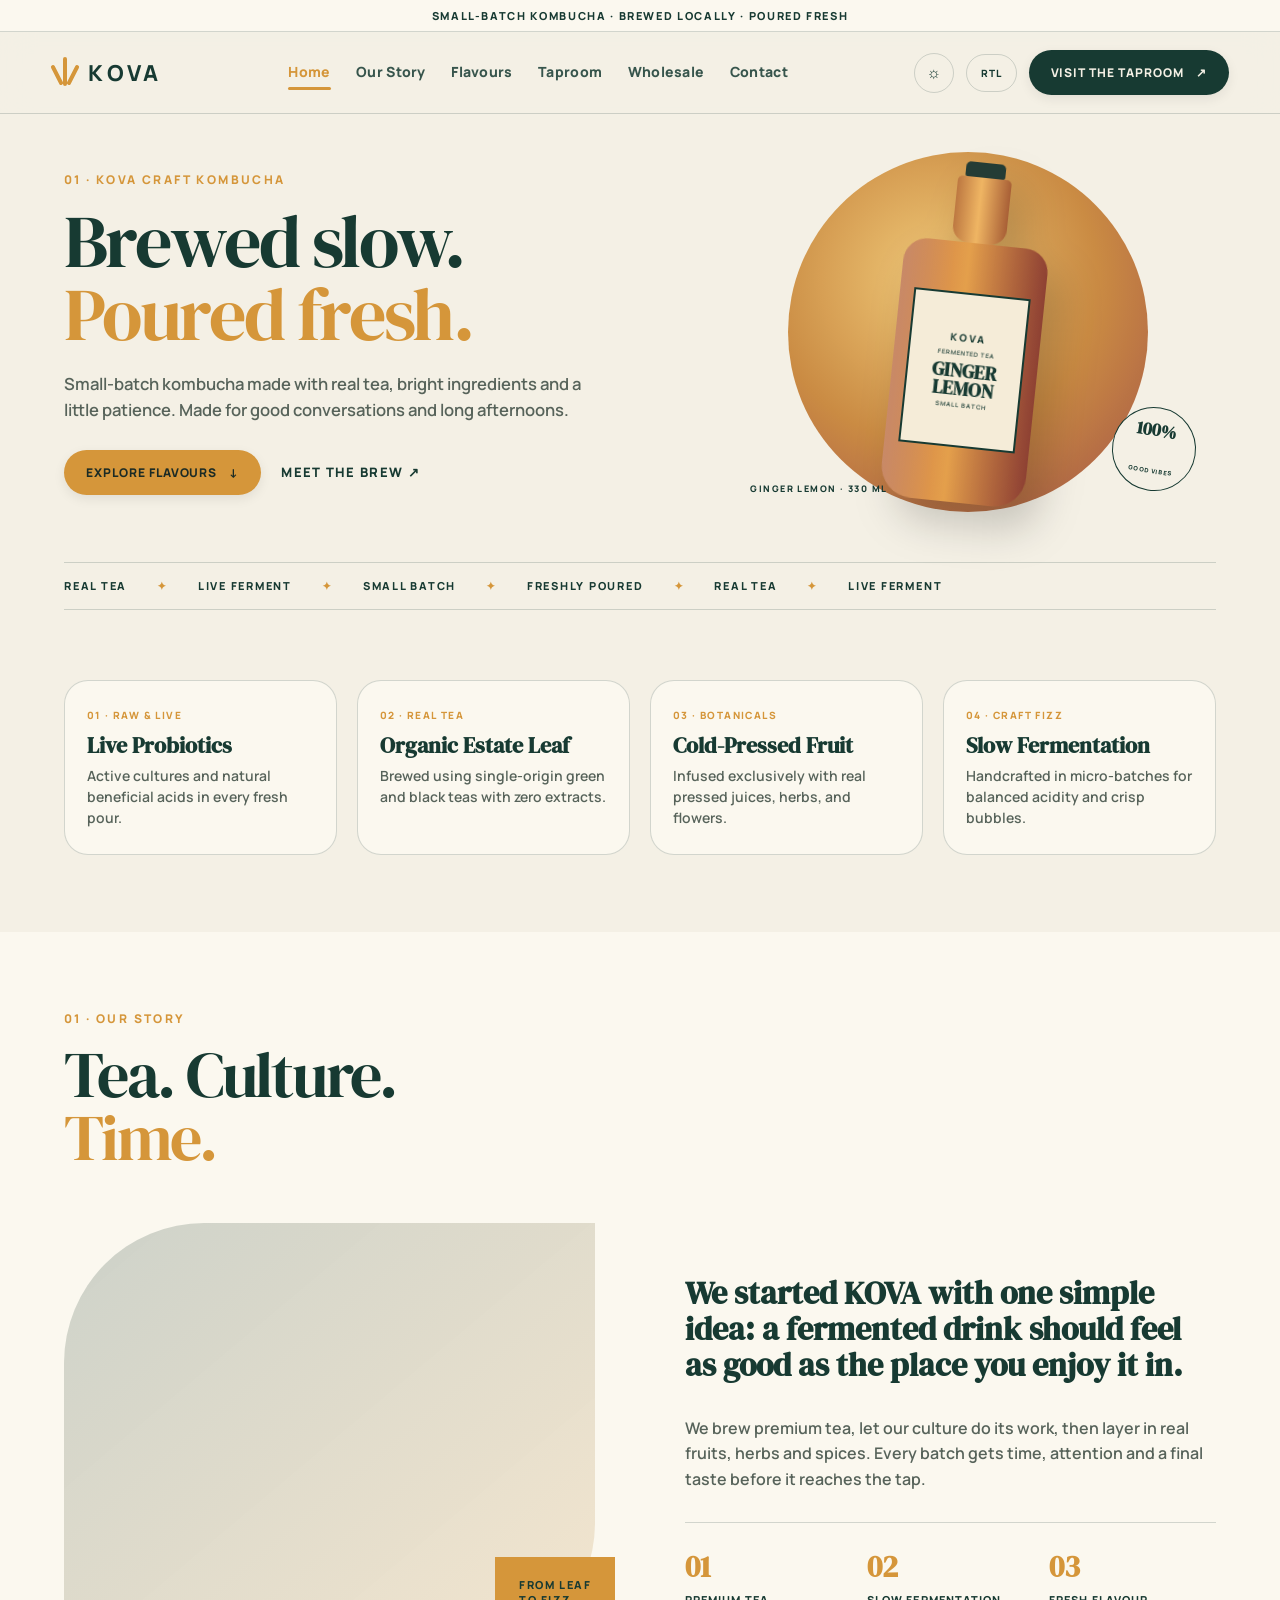
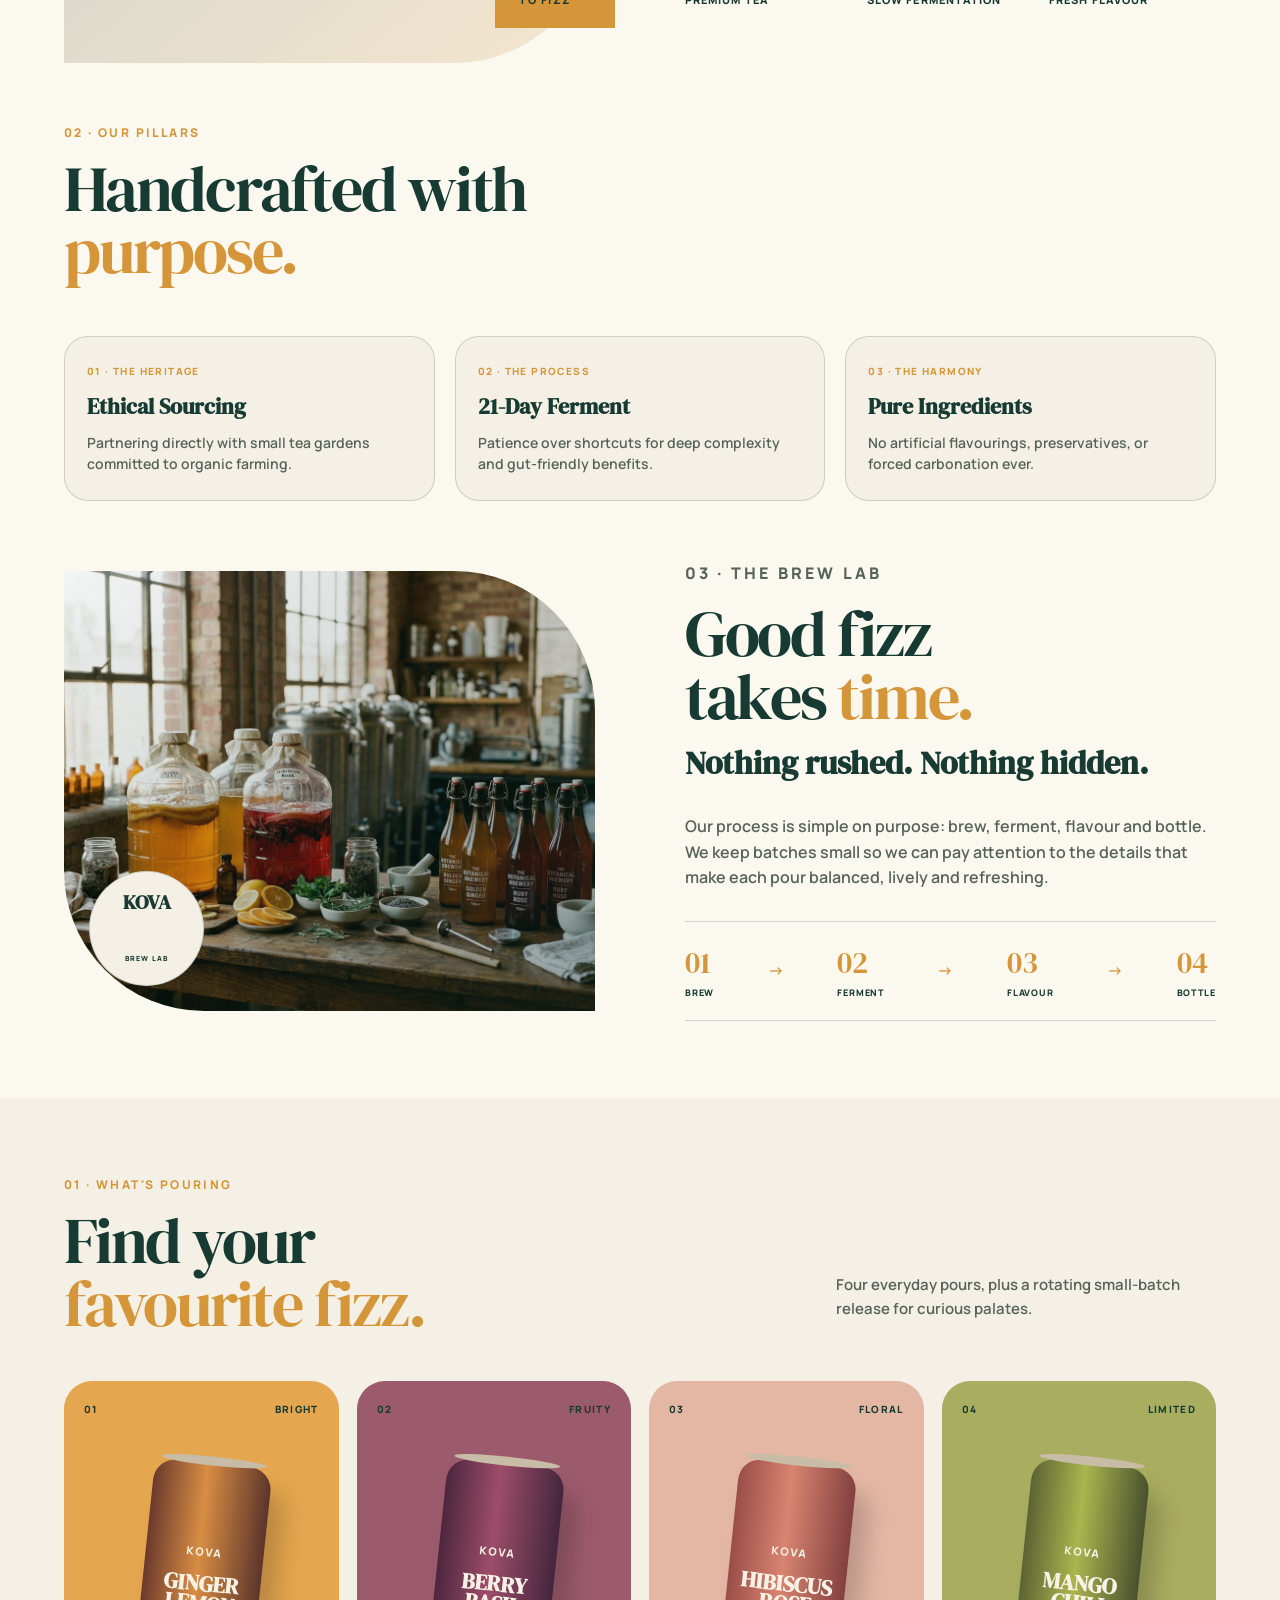
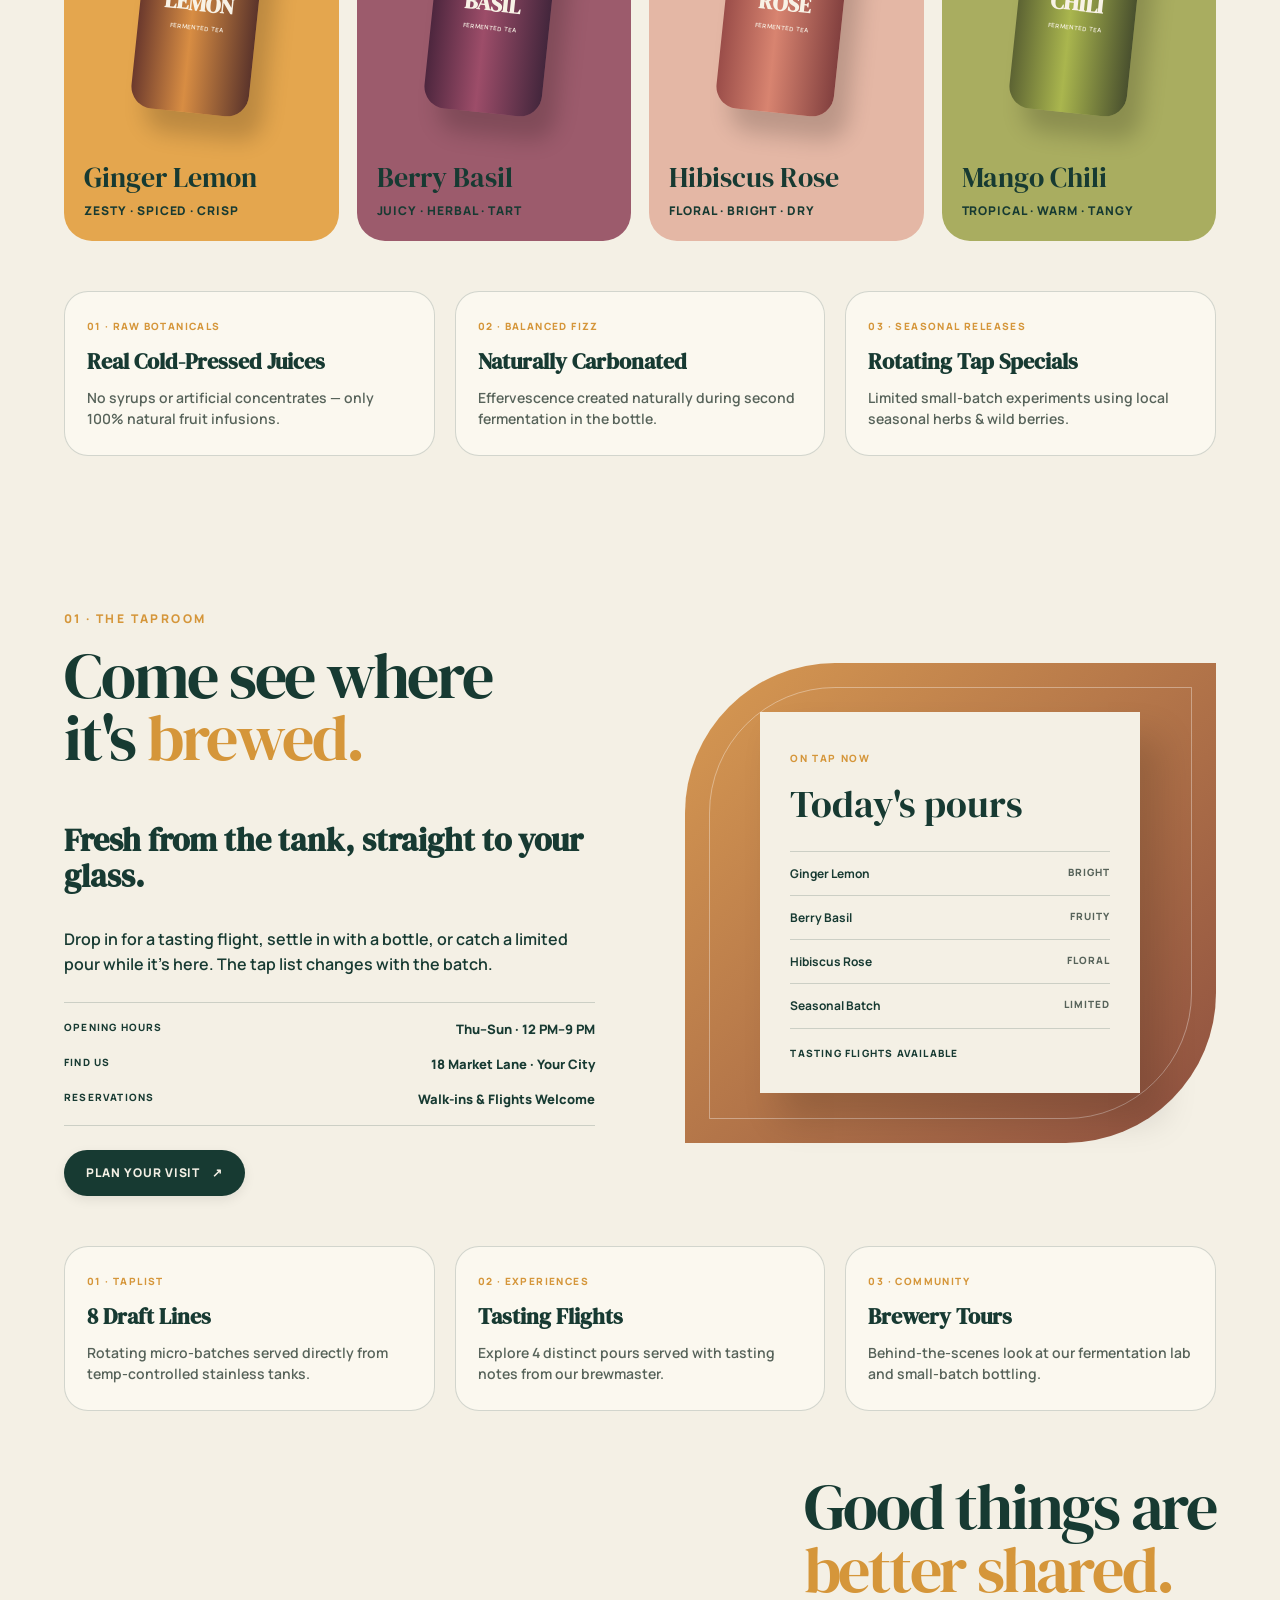
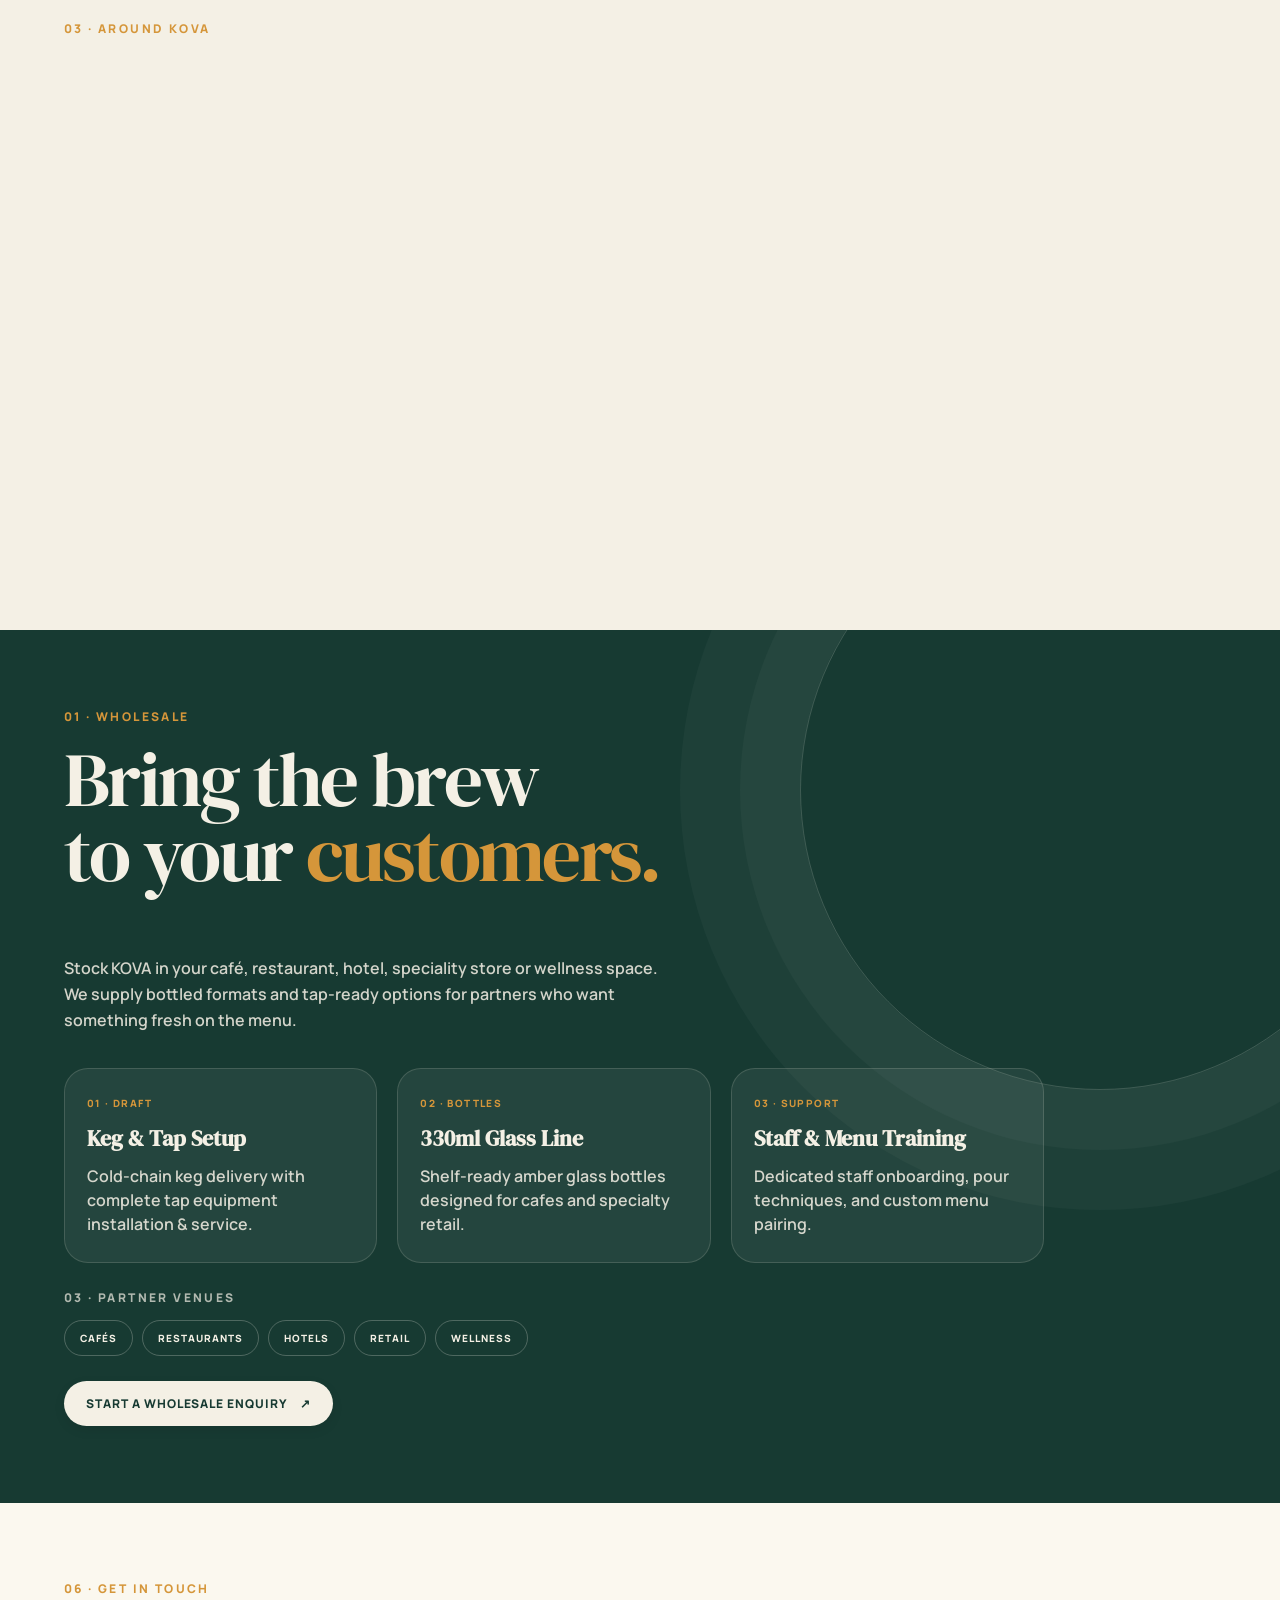
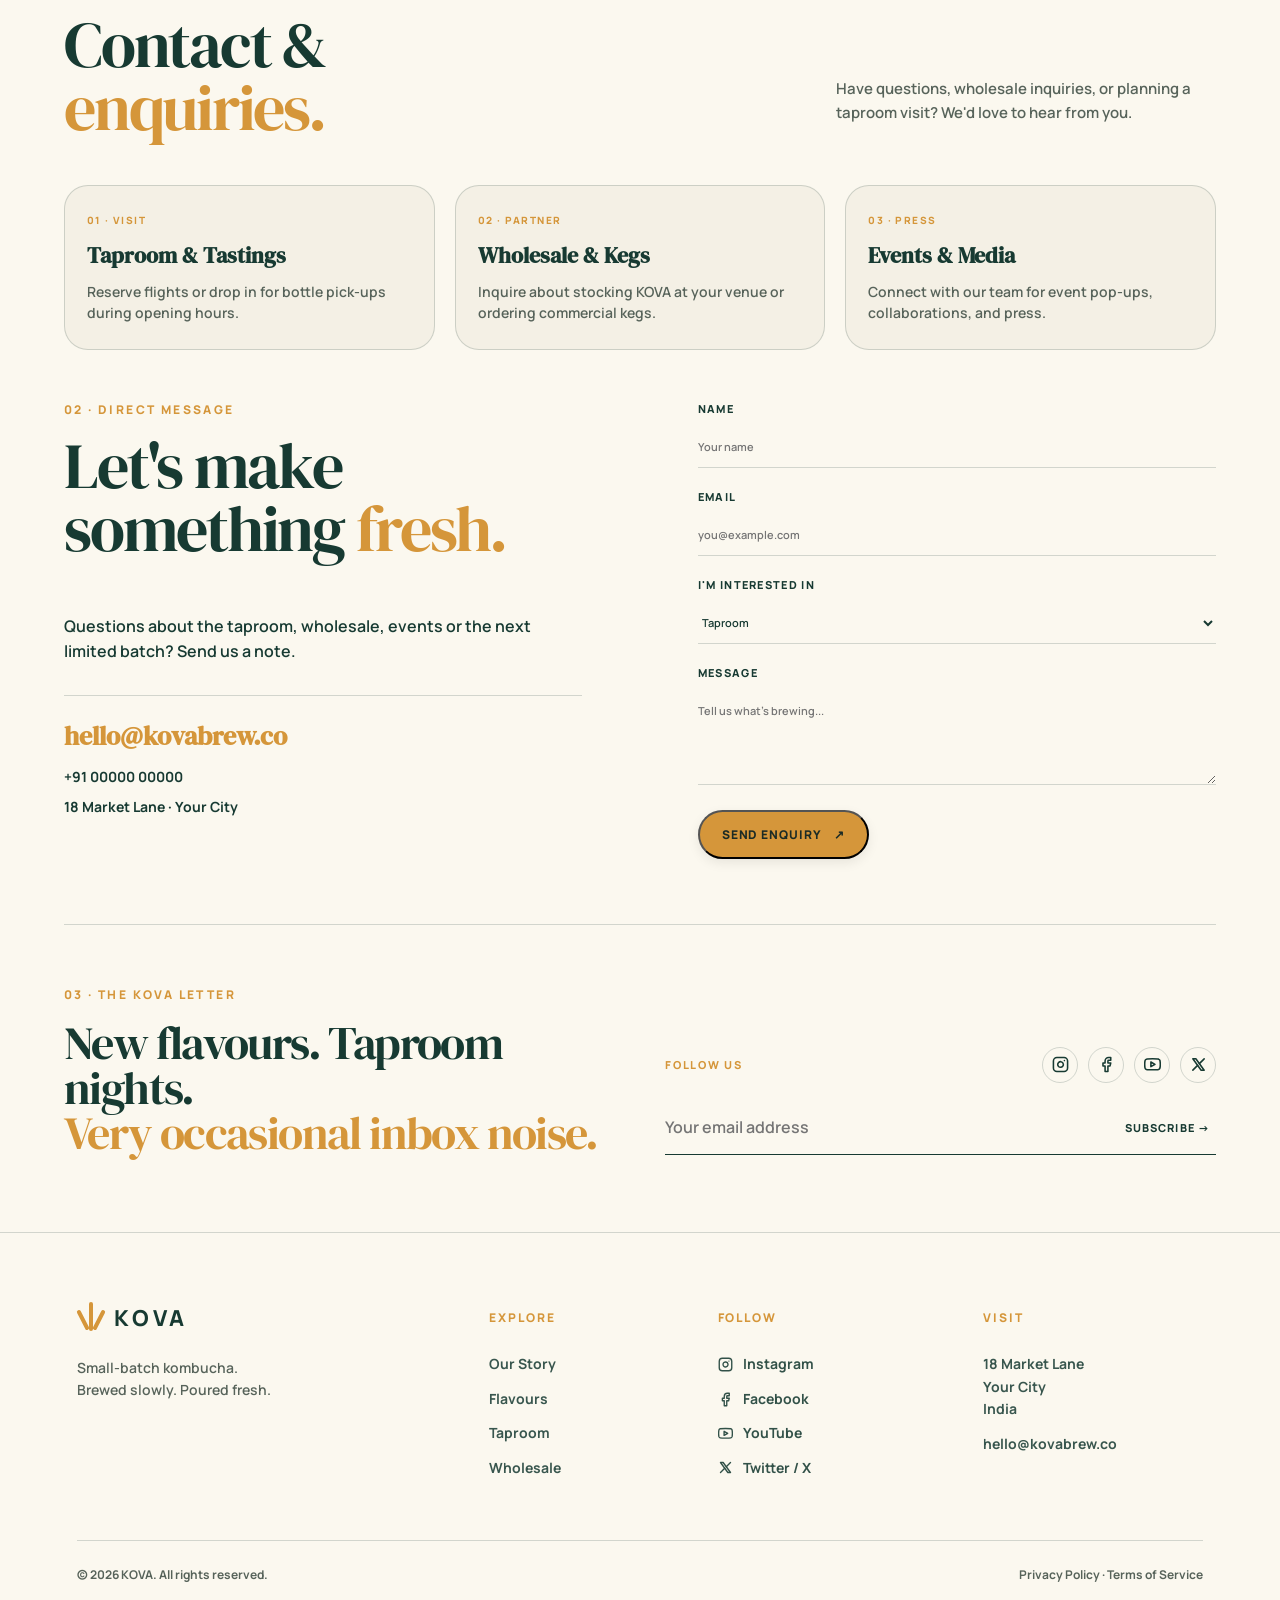
==== commit 4d8918ee: "finalcreation" ====
--- a/index.html
+++ b/index.html
@@ -1,16 +1,22 @@
 <!doctype html>
 <html lang="en" data-theme="light">
+
 <head>
   <meta charset="utf-8">
   <meta name="viewport" content="width=device-width, initial-scale=1, viewport-fit=cover">
-  <meta name="description" content="KOVA — small-batch kombucha brewed slowly, poured fresh. Taproom, flavours and wholesale.">
+  <meta name="description"
+    content="KOVA — small-batch kombucha brewed slowly, poured fresh. Taproom, flavours and wholesale.">
   <meta name="theme-color" content="#f4f0e5">
   <title>KOVA — Small-Batch Kombucha</title>
+  <link rel="icon" type="image/svg+xml" href="favicon.svg">
   <link rel="preconnect" href="https://fonts.googleapis.com">
   <link rel="preconnect" href="https://fonts.gstatic.com" crossorigin>
-  <link href="https://fonts.googleapis.com/css2?family=DM+Serif+Display&family=Manrope:wght@400;500;600;700;800&display=swap" rel="stylesheet">
+  <link
+    href="https://fonts.googleapis.com/css2?family=DM+Serif+Display&family=Manrope:wght@400;500;600;700;800&display=swap"
+    rel="stylesheet">
   <link rel="stylesheet" href="styles.css">
 </head>
+
 <body>
   <div class="announcement">Small-batch kombucha · brewed locally · poured fresh</div>
 
@@ -37,7 +43,8 @@
         <span class="rtl-label">RTL</span>
       </button>
       <a class="header-cta" href="#taproom">Visit the Taproom <span>↗</span></a>
-      <button class="menu-toggle" type="button" aria-expanded="false" aria-controls="mobile-menu" aria-label="Open menu">
+      <button class="menu-toggle" type="button" aria-expanded="false" aria-controls="mobile-menu"
+        aria-label="Open menu">
         <span></span><span></span><span></span>
       </button>
     </div>
@@ -61,9 +68,10 @@
     <section class="hero section" id="home">
       <div class="hero-main">
         <div class="hero-copy">
-          <p class="eyebrow">KOVA · CRAFT KOMBUCHA</p>
+          <p class="eyebrow">01 · KOVA CRAFT KOMBUCHA</p>
           <h1>Brewed slow.<br><em>Poured fresh.</em></h1>
-          <p class="hero-text">Small-batch kombucha made with real tea, bright ingredients and a little patience. Made for good conversations and long afternoons.</p>
+          <p class="hero-text">Small-batch kombucha made with real tea, bright ingredients and a little patience. Made
+            for good conversations and long afternoons.</p>
           <div class="hero-buttons">
             <a class="button primary" href="#flavours">Explore flavours <span>↓</span></a>
             <a class="text-link" href="#story">Meet the brew <span>↗</span></a>
@@ -86,7 +94,8 @@
       </div>
 
       <div class="ticker" aria-label="Brand highlights">
-        <div><span>REAL TEA</span><b>✦</b><span>LIVE FERMENT</span><b>✦</b><span>SMALL BATCH</span><b>✦</b><span>FRESHLY POURED</span><b>✦</b><span>REAL TEA</span><b>✦</b><span>LIVE FERMENT</span></div>
+        <div><span>REAL TEA</span><b>✦</b><span>LIVE FERMENT</span><b>✦</b><span>SMALL BATCH</span><b>✦</b><span>FRESHLY
+            POURED</span><b>✦</b><span>REAL TEA</span><b>✦</b><span>LIVE FERMENT</span></div>
       </div>
 
       <div class="home-features">
@@ -126,8 +135,10 @@
             <div class="image-note">FROM LEAF<br>TO FIZZ</div>
           </div>
           <div class="story-copy">
-            <p class="lead">We started KOVA with one simple idea: a fermented drink should feel as good as the place you enjoy it in.</p>
-            <p>We brew premium tea, let our culture do its work, then layer in real fruits, herbs and spices. Every batch gets time, attention and a final taste before it reaches the tap.</p>
+            <p class="lead">We started KOVA with one simple idea: a fermented drink should feel as good as the place you
+              enjoy it in.</p>
+            <p>We brew premium tea, let our culture do its work, then layer in real fruits, herbs and spices. Every
+              batch gets time, attention and a final taste before it reaches the tap.</p>
             <div class="story-stats">
               <div><strong>01</strong><span>Premium tea</span></div>
               <div><strong>02</strong><span>Slow fermentation</span></div>
@@ -172,9 +183,13 @@
             <p class="eyebrow">03 · THE BREW LAB</p>
             <h2>Good fizz<br>takes <em>time.</em></h2>
             <p class="lead">Nothing rushed. Nothing hidden.</p>
-            <p>Our process is simple on purpose: brew, ferment, flavour and bottle. We keep batches small so we can pay attention to the details that make each pour balanced, lively and refreshing.</p>
+            <p>Our process is simple on purpose: brew, ferment, flavour and bottle. We keep batches small so we can pay
+              attention to the details that make each pour balanced, lively and refreshing.</p>
             <div class="process">
-              <div><b>01</b><span>BREW</span></div><i>→</i><div><b>02</b><span>FERMENT</span></div><i>→</i><div><b>03</b><span>FLAVOUR</span></div><i>→</i><div><b>04</b><span>BOTTLE</span></div>
+              <div><b>01</b><span>BREW</span></div><i>→</i>
+              <div><b>02</b><span>FERMENT</span></div><i>→</i>
+              <div><b>03</b><span>FLAVOUR</span></div><i>→</i>
+              <div><b>04</b><span>BOTTLE</span></div>
             </div>
           </div>
         </div>
@@ -195,22 +210,34 @@
         <article class="flavour-card card-ginger">
           <div class="card-top"><span>01</span><span>BRIGHT</span></div>
           <div class="can can-ginger"><span>KOVA</span><b>GINGER<br>LEMON</b><small>FERMENTED TEA</small></div>
-          <div><h3>Ginger Lemon</h3><p>Zesty · Spiced · Crisp</p></div>
+          <div>
+            <h3>Ginger Lemon</h3>
+            <p>Zesty · Spiced · Crisp</p>
+          </div>
         </article>
         <article class="flavour-card card-berry">
           <div class="card-top"><span>02</span><span>FRUITY</span></div>
           <div class="can can-berry"><span>KOVA</span><b>BERRY<br>BASIL</b><small>FERMENTED TEA</small></div>
-          <div><h3>Berry Basil</h3><p>Juicy · Herbal · Tart</p></div>
+          <div>
+            <h3>Berry Basil</h3>
+            <p>Juicy · Herbal · Tart</p>
+          </div>
         </article>
         <article class="flavour-card card-hibiscus">
           <div class="card-top"><span>03</span><span>FLORAL</span></div>
           <div class="can can-hibiscus"><span>KOVA</span><b>HIBISCUS<br>ROSE</b><small>FERMENTED TEA</small></div>
-          <div><h3>Hibiscus Rose</h3><p>Floral · Bright · Dry</p></div>
+          <div>
+            <h3>Hibiscus Rose</h3>
+            <p>Floral · Bright · Dry</p>
+          </div>
         </article>
         <article class="flavour-card card-mango">
           <div class="card-top"><span>04</span><span>LIMITED</span></div>
           <div class="can can-mango"><span>KOVA</span><b>MANGO<br>CHILI</b><small>FERMENTED TEA</small></div>
-          <div><h3>Mango Chili</h3><p>Tropical · Warm · Tangy</p></div>
+          <div>
+            <h3>Mango Chili</h3>
+            <p>Tropical · Warm · Tangy</p>
+          </div>
         </article>
       </div>
 
@@ -240,7 +267,8 @@
           <p class="eyebrow">01 · THE TAPROOM</p>
           <h2>Come see where<br>it's <em>brewed.</em></h2>
           <p class="lead">Fresh from the tank, straight to your glass.</p>
-          <p>Drop in for a tasting flight, settle in with a bottle, or catch a limited pour while it's here. The tap list changes with the batch.</p>
+          <p>Drop in for a tasting flight, settle in with a bottle, or catch a limited pour while it's here. The tap
+            list changes with the batch.</p>
           <div class="tap-info">
             <div><span>OPENING HOURS</span><strong>Thu–Sun · 12 PM–9 PM</strong></div>
             <div><span>FIND US</span><strong>18 Market Lane · Your City</strong></div>
@@ -252,7 +280,12 @@
           <div class="tap-card">
             <span class="tap-kicker">ON TAP NOW</span>
             <h3>Today's pours</h3>
-            <ul><li><b>Ginger Lemon</b><span>Bright</span></li><li><b>Berry Basil</b><span>Fruity</span></li><li><b>Hibiscus Rose</b><span>Floral</span></li><li><b>Seasonal Batch</b><span>Limited</span></li></ul>
+            <ul>
+              <li><b>Ginger Lemon</b><span>Bright</span></li>
+              <li><b>Berry Basil</b><span>Fruity</span></li>
+              <li><b>Hibiscus Rose</b><span>Floral</span></li>
+              <li><b>Seasonal Batch</b><span>Limited</span></li>
+            </ul>
             <div class="tap-foot">Tasting flights available</div>
           </div>
         </div>
@@ -277,9 +310,15 @@
       </div>
 
       <div class="gallery-wrapper">
-        <div class="gallery-head"><p class="eyebrow">03 · AROUND KOVA</p><h2>Good things are<br><em>better shared.</em></h2></div>
+        <div class="gallery-head">
+          <p class="eyebrow">03 · AROUND KOVA</p>
+          <h2>Good things are<br><em>better shared.</em></h2>
+        </div>
         <div class="gallery-grid">
-          <div class="gallery-photo g1"></div><div class="gallery-photo g2"></div><div class="gallery-photo g3"></div><div class="gallery-photo g4"></div>
+          <div class="gallery-photo g1"></div>
+          <div class="gallery-photo g2"></div>
+          <div class="gallery-photo g3"></div>
+          <div class="gallery-photo g4"></div>
         </div>
       </div>
     </section>
@@ -290,7 +329,8 @@
       <div class="wholesale-content">
         <p class="eyebrow">01 · WHOLESALE</p>
         <h2>Bring the brew<br>to your <em>customers.</em></h2>
-        <p>Stock KOVA in your café, restaurant, hotel, speciality store or wellness space. We supply bottled formats and tap-ready options for partners who want something fresh on the menu.</p>
+        <p>Stock KOVA in your café, restaurant, hotel, speciality store or wellness space. We supply bottled formats and
+          tap-ready options for partners who want something fresh on the menu.</p>
 
         <div class="wholesale-services">
           <div class="wholesale-service-card">
@@ -312,7 +352,9 @@
 
         <div class="partner-section">
           <p class="eyebrow" style="color: rgba(244,240,229,0.7); margin-bottom: 12px;">03 · PARTNER VENUES</p>
-          <div class="partner-list"><span>CAFÉS</span><span>RESTAURANTS</span><span>HOTELS</span><span>RETAIL</span><span>WELLNESS</span></div>
+          <div class="partner-list">
+            <span>CAFÉS</span><span>RESTAURANTS</span><span>HOTELS</span><span>RETAIL</span><span>WELLNESS</span>
+          </div>
         </div>
         <a class="button light-button" href="#contact">Start a wholesale enquiry <span>↗</span></a>
       </div>
@@ -320,6 +362,14 @@
 
     <!-- SECTION 6: CONTACT (3 Subsections: Channels, Direct Form, Newsletter) -->
     <section class="contact section" id="contact">
+      <div class="contact-head">
+        <div>
+          <p class="eyebrow">06 · GET IN TOUCH</p>
+          <h2>Contact &<br><em>enquiries.</em></h2>
+        </div>
+        <p class="section-note">Have questions, wholesale inquiries, or planning a taproom visit? We'd love to hear from you.</p>
+      </div>
+
       <div class="contact-channels">
         <div class="contact-channel-card">
           <div class="card-num">01 · VISIT</div>
@@ -340,15 +390,21 @@
 
       <div class="contact-main-grid">
         <div class="contact-copy">
-          <p class="eyebrow">02 · SAY HELLO</p>
+          <p class="eyebrow">02 · DIRECT MESSAGE</p>
           <h2>Let's make<br>something <em>fresh.</em></h2>
           <p>Questions about the taproom, wholesale, events or the next limited batch? Send us a note.</p>
-          <div class="contact-details"><a href="mailto:hello@kovabrew.co">hello@kovabrew.co</a><a href="tel:+910000000000">+91 00000 00000</a><span>18 Market Lane · Your City</span></div>
+          <div class="contact-details"><a href="mailto:hello@kovabrew.co">hello@kovabrew.co</a><a
+              href="tel:+910000000000">+91 00000 00000</a><span>18 Market Lane · Your City</span></div>
         </div>
         <form class="contact-form" onsubmit="event.preventDefault(); this.classList.add('submitted');">
           <label>Name<input required type="text" name="name" placeholder="Your name"></label>
           <label>Email<input required type="email" name="email" placeholder="you@example.com"></label>
-          <label>I'm interested in<select name="interest"><option>Taproom</option><option>Wholesale</option><option>Events</option><option>General enquiry</option></select></label>
+          <label>I'm interested in<select name="interest">
+              <option>Taproom</option>
+              <option>Wholesale</option>
+              <option>Events</option>
+              <option>General enquiry</option>
+            </select></label>
           <label>Message<textarea name="message" rows="4" placeholder="Tell us what's brewing..."></textarea></label>
           <button class="button primary" type="submit">Send enquiry <span>↗</span></button>
           <p class="form-success">Thanks — your enquiry is ready to send to the KOVA team.</p>
@@ -356,22 +412,125 @@
       </div>
 
       <div class="newsletter">
-        <div><p class="eyebrow">03 · THE KOVA LETTER</p><h2>New flavours. Taproom nights.<br><em>Very occasional inbox noise.</em></h2></div>
-        <form onsubmit="event.preventDefault(); this.classList.add('subscribed');"><input type="email" required placeholder="Your email address" aria-label="Email address"><button type="submit">Subscribe <span>→</span></button><small class="subscribe-success">You're on the list.</small></form>
+        <div>
+          <p class="eyebrow">03 · THE KOVA LETTER</p>
+          <h2>New flavours. Taproom nights.<br><em>Very occasional inbox noise.</em></h2>
+        </div>
+        <div class="newsletter-right">
+          <div class="newsletter-socials">
+            <span>FOLLOW US</span>
+            <div class="newsletter-social-icons">
+              <a href="#contact" aria-label="Instagram" class="icon-only-link">
+                <svg width="17" height="17" viewBox="0 0 24 24" fill="none" stroke="currentColor" stroke-width="2.2"
+                  stroke-linecap="round" stroke-linejoin="round">
+                  <rect x="2" y="2" width="20" height="20" rx="5" ry="5" />
+                  <path d="M16 11.37A4 4 0 1 1 12.63 8 4 4 0 0 1 16 11.37z" />
+                  <line x1="17.5" y1="6.5" x2="17.51" y2="6.5" />
+                </svg>
+              </a>
+              <a href="#contact" aria-label="Facebook" class="icon-only-link">
+                <svg width="17" height="17" viewBox="0 0 24 24" fill="none" stroke="currentColor" stroke-width="2.2"
+                  stroke-linecap="round" stroke-linejoin="round">
+                  <path d="M18 2h-3a5 5 0 0 0-5 5v3H7v4h3v8h4v-8h3l1-4h-4V7a1 1 0 0 1 1-1h3z" />
+                </svg>
+              </a>
+              <a href="#contact" aria-label="YouTube" class="icon-only-link">
+                <svg width="17" height="17" viewBox="0 0 24 24" fill="none" stroke="currentColor" stroke-width="2.2"
+                  stroke-linecap="round" stroke-linejoin="round">
+                  <path
+                    d="M22.54 6.42a2.78 2.78 0 0 0-1.94-2C18.88 4 12 4 12 4s-6.88 0-8.6.46a2.78 2.78 0 0 0-1.94 2A29 29 0 0 0 1 11.75a29 29 0 0 0 .46 5.33A2.78 2.78 0 0 0 3.4 19c1.72.46 8.6.46 8.6.46s6.88 0 8.6-.46a2.78 2.78 0 0 0 1.94-2 29 29 0 0 0 .46-5.25 29 29 0 0 0-.46-5.33z" />
+                  <polygon points="9.75 15.02 15.5 11.75 9.75 8.48 9.75 15.02" />
+                </svg>
+              </a>
+              <a href="#contact" aria-label="Twitter / X" class="icon-only-link">
+                <svg width="17" height="17" viewBox="0 0 24 24" fill="none" stroke="currentColor" stroke-width="2.2"
+                  stroke-linecap="round" stroke-linejoin="round">
+                  <path d="M4 4l11.733 16h4.267l-11.733 -16z" />
+                  <path d="M4 20l6.768 -6.768m2.46 -2.46l6.772 -6.772" />
+                </svg>
+              </a>
+            </div>
+          </div>
+          <form onsubmit="event.preventDefault(); this.classList.add('subscribed');"><input type="email" required
+              placeholder="Your email address" aria-label="Email address"><button type="submit">Subscribe
+              <span>→</span></button><small class="subscribe-success">You're on the list.</small></form>
+        </div>
       </div>
     </section>
   </main>
 
   <footer class="footer">
     <div class="footer-main">
-      <div class="footer-brand"><a class="brand footer-logo" href="#top"><span class="brand-mark" aria-hidden="true"><i></i><i></i><i></i></span><span>KOVA</span></a><p>Small-batch kombucha.<br>Brewed slowly. Poured fresh.</p></div>
-      <div><h4>EXPLORE</h4><a href="#story">Our Story</a><a href="#flavours">Flavours</a><a href="#taproom">Taproom</a><a href="#wholesale">Wholesale</a></div>
-      <div><h4>FOLLOW</h4><a href="#contact">Instagram ↗</a><a href="#contact">Facebook ↗</a><a href="#contact">YouTube ↗</a></div>
-      <div><h4>VISIT</h4><p>18 Market Lane<br>Your City<br>India</p><a href="mailto:hello@kovabrew.co">hello@kovabrew.co</a></div>
+      <div class="footer-brand"><a class="brand footer-logo" href="#top"><span class="brand-mark"
+            aria-hidden="true"><i></i><i></i><i></i></span><span>KOVA</span></a>
+        <p>Small-batch kombucha.<br>Brewed slowly. Poured fresh.</p>
+      </div>
+      <div>
+        <h4>EXPLORE</h4>
+        <a href="#story">Our Story</a>
+        <a href="#flavours">Flavours</a>
+        <a href="#taproom">Taproom</a>
+        <a href="#wholesale">Wholesale</a>
+      </div>
+      <div>
+        <h4>FOLLOW</h4>
+        <a href="#contact" class="social-link">
+          <svg width="15" height="15" viewBox="0 0 24 24" fill="none" stroke="currentColor" stroke-width="2.2"
+            stroke-linecap="round" stroke-linejoin="round">
+            <rect x="2" y="2" width="20" height="20" rx="5" ry="5" />
+            <path d="M16 11.37A4 4 0 1 1 12.63 8 4 4 0 0 1 16 11.37z" />
+            <line x1="17.5" y1="6.5" x2="17.51" y2="6.5" />
+          </svg>
+          <span>Instagram</span>
+
+        </a>
+        <a href="#contact" class="social-link">
+          <svg width="15" height="15" viewBox="0 0 24 24" fill="none" stroke="currentColor" stroke-width="2.2"
+            stroke-linecap="round" stroke-linejoin="round">
+            <path d="M18 2h-3a5 5 0 0 0-5 5v3H7v4h3v8h4v-8h3l1-4h-4V7a1 1 0 0 1 1-1h3z" />
+          </svg>
+          <span>Facebook</span>
+
+        </a>
+        <a href="#contact" class="social-link">
+          <svg width="15" height="15" viewBox="0 0 24 24" fill="none" stroke="currentColor" stroke-width="2.2"
+            stroke-linecap="round" stroke-linejoin="round">
+            <path
+              d="M22.54 6.42a2.78 2.78 0 0 0-1.94-2C18.88 4 12 4 12 4s-6.88 0-8.6.46a2.78 2.78 0 0 0-1.94 2A29 29 0 0 0 1 11.75a29 29 0 0 0 .46 5.33A2.78 2.78 0 0 0 3.4 19c1.72.46 8.6.46 8.6.46s6.88 0 8.6-.46a2.78 2.78 0 0 0 1.94-2 29 29 0 0 0 .46-5.25 29 29 0 0 0-.46-5.33z" />
+            <polygon points="9.75 15.02 15.5 11.75 9.75 8.48 9.75 15.02" />
+          </svg>
+          <span>YouTube</span>
+
+        </a>
+        <a href="#contact" class="social-link">
+          <svg width="15" height="15" viewBox="0 0 24 24" fill="none" stroke="currentColor" stroke-width="2.2"
+            stroke-linecap="round" stroke-linejoin="round">
+            <path d="M4 4l11.733 16h4.267l-11.733 -16z" />
+            <path d="M4 20l6.768 -6.768m2.46 -2.46l6.772 -6.772" />
+          </svg>
+          <span>Twitter / X</span>
+
+        </a>
+      </div>
+      <div>
+        <h4>VISIT</h4>
+        <p>18 Market Lane<br>Your City<br>India</p>
+        <a href="mailto:hello@kovabrew.co">hello@kovabrew.co</a>
+      </div>
     </div>
-    <div class="footer-bottom"><span>© 2026 KOVA. All rights reserved.</span><span><a href="#">Privacy</a> · <a href="#">Terms</a></span><a href="#top" class="back-top">Back to top ↑</a></div>
+    <div class="footer-bottom">
+      <span>© 2026 KOVA. All rights reserved.</span>
+      <span><a href="#">Privacy Policy</a> · <a href="#">Terms of Service</a></span>
+    </div>
   </footer>
+
+  <!-- Floating Back to Top Button -->
+  <button id="floating-back-to-top" class="floating-back-top" type="button" aria-label="Back to top"
+    title="Back to top">
+    <span>↑</span>
+  </button>
 
   <script src="script.js"></script>
 </body>
-</html>
+
+</html>
--- a/styles.css
+++ b/styles.css
@@ -1,40 +1,39 @@
 :root{
-  --bg:#f4f0e5;--surface:#fbf8ef;--ink:#173a32;--muted:#68736b;--line:rgba(23,58,50,.15);
+  --bg:#f4f0e5;--surface:#fbf8ef;--ink:#173a32;--muted:#57635a;--line:rgba(23,58,50,.18);
   --accent:#d5963a;--accent-2:#c9675f;--card:#e8e0cf;--dark:#173a32;--white:#fffdf7;
   --serif:"DM Serif Display",Georgia,serif;--sans:"Manrope",Arial,sans-serif;
 }
 html[data-theme="dark"]{
-  --bg:#102c27;--surface:#173a32;--ink:#f7f1e4;--muted:#b6c0b9;--line:rgba(247,241,228,.16);
+  --bg:#102c27;--surface:#173a32;--ink:#f7f1e4;--muted:#b8c4bc;--line:rgba(247,241,228,.2);
   --accent:#e0a14a;--accent-2:#d4776d;--card:#23453e;--dark:#0d211e;--white:#f7f1e4;
 }
-*{box-sizing:border-box}html{scroll-behavior:smooth}body{margin:0;background:var(--bg);color:var(--ink);font-family:var(--sans);line-height:1.6;overflow-x:hidden}
+*{box-sizing:border-box}html{scroll-behavior:smooth}body{margin:0;background:var(--bg);color:var(--ink);font-family:var(--sans);line-height:1.6;overflow-x:hidden;font-weight:600}
 a{color:inherit;text-decoration:none}button,input,textarea,select{font:inherit}button{cursor:pointer}
-.announcement{height:30px;background:var(--ink);color:var(--bg);display:flex;align-items:center;justify-content:center;text-transform:uppercase;letter-spacing:.15em;font-size:10px;font-weight:800}
-.site-header{height:82px;display:flex;align-items:center;gap:28px;padding:0 clamp(18px,4vw,64px);position:sticky;top:0;z-index:50;background:color-mix(in srgb,var(--bg) 90%,transparent);backdrop-filter:blur(16px);border-bottom:1px solid var(--line)}
-.brand{display:flex;align-items:center;gap:10px;font-weight:800;letter-spacing:.2em;font-size:21px;flex:none}.brand-mark{width:27px;height:30px;position:relative;display:inline-block}.brand-mark i{position:absolute;width:4px;background:var(--accent);bottom:2px;border-radius:4px;transform:rotate(0deg)}.brand-mark i:nth-child(1){height:22px;left:4px;transform:rotate(-27deg)}.brand-mark i:nth-child(2){height:29px;left:12px}.brand-mark i:nth-child(3){height:22px;right:3px;transform:rotate(27deg)}
-.desktop-nav{display:flex;align-items:center;justify-content:center;gap:clamp(13px,1.8vw,28px);margin:auto;font-size:12px;font-weight:700}.desktop-nav a,.mobile-menu a{transition:color .2s, border-color .2s}.desktop-nav a:hover,.mobile-menu a:hover{color:var(--accent)}
-.desktop-nav a.active{color:var(--accent);position:relative}
-.desktop-nav a.active::after{content:"";position:absolute;bottom:-6px;left:0;right:0;height:2px;background:var(--accent);border-radius:2px}
-.mobile-menu a.active{color:var(--accent);font-weight:800;padding-left:8px;border-left:3px solid var(--accent)}
-
-.header-actions{display:flex;align-items:center;gap:10px}.theme-toggle{width:38px;height:38px;border:1px solid var(--line);border-radius:50%;background:transparent;color:var(--ink);display:grid;place-items:center}.theme-toggle .moon{display:none}.header-cta,.mobile-cta,.button{display:inline-flex;align-items:center;justify-content:center;gap:12px;padding:12px 18px;border-radius:999px;text-transform:uppercase;letter-spacing:.08em;font-size:10px;font-weight:800}.header-cta{background:var(--ink);color:var(--bg)}.header-cta:hover{transform:translateY(-2px)}.menu-toggle{display:none;background:none;border:0;width:40px;height:40px;padding:8px}.menu-toggle span{height:2px;background:var(--ink);display:block;margin:5px 0;border-radius:4px}.mobile-menu{display:none}
-
-.section{padding:clamp(50px,6vw,90px) clamp(18px,5vw,80px);max-width:1450px;margin:auto}
-.eyebrow{font-size:10px;font-weight:800;letter-spacing:.18em;text-transform:uppercase;margin:0 0 16px;color:var(--accent)}
+.announcement{height:32px;background:var(--surface);color:var(--ink);display:flex;align-items:center;justify-content:center;text-transform:uppercase;letter-spacing:.15em;font-size:11px;font-weight:800;border-bottom:1px solid var(--line)}
+.site-header{height:82px;display:flex;align-items:center;gap:28px;padding:0 clamp(18px,4vw,64px);position:sticky;top:0;z-index:50;background:color-mix(in srgb,var(--bg) 92%,transparent);backdrop-filter:blur(16px);color:var(--ink);border-bottom:1px solid var(--line)}
+.brand{display:inline-flex;align-items:center;gap:10px;font-weight:800!important;letter-spacing:.2em!important;font-size:22px!important;line-height:1!important;flex:none;color:var(--ink)!important;text-decoration:none!important}.brand-mark{width:27px;height:30px;position:relative;display:inline-block;flex-shrink:0}.brand-mark i{position:absolute;width:4px;background:var(--accent);bottom:2px;border-radius:4px;transform:rotate(0deg)}.brand-mark i:nth-child(1){height:22px;left:4px;transform:rotate(-27deg)}.brand-mark i:nth-child(2){height:29px;left:12px}.brand-mark i:nth-child(3){height:22px;right:3px;transform:rotate(27deg)}
+.desktop-nav{display:flex;align-items:center;justify-content:center;gap:clamp(15px,2vw,32px);margin:auto;font-size:14px;font-weight:800;letter-spacing:.02em}.desktop-nav a{color:var(--ink);opacity:.85;transition:color .25s, border-color .25s, opacity .25s, transform .25s}.mobile-menu a{transition:color .25s, border-color .25s}.desktop-nav a:hover,.mobile-menu a:hover{color:var(--accent);opacity:1;transform:translateY(-1px)}
+.desktop-nav a.active{color:var(--accent);opacity:1;position:relative;font-weight:800}
+.desktop-nav a.active::after{content:"";position:absolute;bottom:-6px;left:0;right:0;height:2.5px;background:var(--accent);border-radius:2px}
+.mobile-menu a.active{color:var(--accent);font-weight:800;padding-left:10px;border-left:3px solid var(--accent)}
+
+.header-actions{display:flex;align-items:center;gap:12px}.theme-toggle{width:40px;height:40px;border:1.5px solid var(--line);border-radius:50%;background:transparent;color:var(--ink);display:grid;place-items:center;transition:transform .2s,border-color .2s}.theme-toggle:hover{border-color:var(--accent);transform:scale(1.05)}.theme-toggle .moon{display:none}.header-cta,.mobile-cta,.button{display:inline-flex;align-items:center;justify-content:center;gap:12px;padding:13px 22px;border-radius:999px;text-transform:uppercase;letter-spacing:.08em;font-size:12px;font-weight:800;box-shadow:0 4px 12px rgba(0,0,0,.08)}.header-cta{background:var(--ink);color:var(--bg)}.header-cta:hover,.button:hover{transform:translateY(-3px) scale(1.02);box-shadow:0 8px 20px rgba(0,0,0,.15)}.menu-toggle{display:none;background:none;border:0;width:40px;height:40px;padding:8px}.menu-toggle span{height:2.5px;background:var(--ink);display:block;margin:5px 0;border-radius:4px}.mobile-menu{display:none}
+
+.section{padding:clamp(55px,6vw,95px) clamp(18px,5vw,85px);max-width:1450px;margin:auto}
+.eyebrow{font-size:12px;font-weight:800;letter-spacing:.2em;text-transform:uppercase;margin:0 0 16px;color:var(--accent)}
 h1,h2,h3,p{margin-top:0}
 h1,h2{font-family:var(--serif);font-weight:400;line-height:.98;letter-spacing:-.035em}
-h1{font-size:clamp(44px,5.5vw,76px);margin-bottom:20px}
-h2{font-size:clamp(40px,4.8vw,68px)}
+h1{font-size:clamp(46px,5.8vw,80px);margin-bottom:20px}
+h2{font-size:clamp(42px,5vw,72px)}
 h1 em,h2 em{color:var(--accent);font-style:normal}
 
-.hero{padding-top:clamp(20px,3vw,36px);display:flex;flex-direction:column;gap:35px}
+.hero{padding-top:clamp(24px,3vw,40px);display:flex;flex-direction:column;gap:35px}
 .hero-main{display:grid;grid-template-columns:1.1fr 0.9fr;align-items:center;gap:clamp(20px,4vw,60px);width:100%}
 .hero-copy{max-width:620px}
-.hero-text{font-size:clamp(15px,1.2vw,18px);max-width:520px;color:var(--muted);margin-bottom:24px}
+.hero-text{font-size:clamp(16px,1.3vw,19px);font-weight:600;max-width:540px;color:var(--muted);margin-bottom:26px}
 .hero-buttons{display:flex;align-items:center;gap:20px}
-.button{transition:transform .2s,background .2s}.button:hover{transform:translateY(-3px)}
-.primary{background:var(--accent);color:#1b2b25}
-.text-link{font-size:12px;font-weight:800;text-transform:uppercase;letter-spacing:.1em}
+.primary{background:var(--accent);color:#1b2b25}.primary:hover{background:var(--ink);color:var(--bg)}
+.text-link{font-size:13px;font-weight:800;text-transform:uppercase;letter-spacing:.1em;transition:color .2s,transform .2s}.text-link:hover{color:var(--accent);transform:translateX(3px)}
 .hero-visual{min-height:360px;max-height:430px;position:relative;display:grid;place-items:center;width:100%}
 .hero-orb{position:absolute;width:min(32vw,360px);aspect-ratio:1;border-radius:50%;background:radial-gradient(circle at 40% 35%,#f4c76e,#d08a3a 52%,#a94f45 100%);filter:saturate(.9)}
 .hero-bottle{position:relative;width:145px;height:340px;z-index:2;filter:drop-shadow(16px 22px 20px rgba(0,0,0,.18));transform:rotate(6deg)}
@@ -47,68 +46,179 @@
 .bottle-label small{font-size:6px;letter-spacing:.15em}
 .bottle-label strong{font-family:var(--serif);font-size:19px;line-height:.9}
 .bottle-label i{font-size:6px;font-style:normal;letter-spacing:.16em}
-.hero-sticker{position:absolute;z-index:3;right:4%;bottom:6%;width:80px;height:80px;border:1px solid var(--ink);border-radius:50%;display:grid;place-items:center;text-align:center;font-family:var(--serif);font-size:17px;line-height:.8;transform:rotate(9deg);background:var(--bg)}
+.hero-sticker{position:absolute;z-index:3;right:4%;bottom:6%;width:84px;height:84px;border:1.5px solid var(--ink);border-radius:50%;display:grid;place-items:center;text-align:center;font-family:var(--serif);font-size:18px;line-height:.8;transform:rotate(9deg);background:var(--bg)}
 .hero-sticker small{font:800 6px var(--sans);letter-spacing:.12em}
-.hero-caption{position:absolute;bottom:2%;left:6%;font-size:8px;letter-spacing:.16em;font-weight:800}
+.hero-caption{position:absolute;bottom:2%;left:6%;font-size:9px;letter-spacing:.16em;font-weight:800}
 
 .ticker{overflow:hidden;border-block:1px solid var(--line);white-space:nowrap;margin-top:15px;width:100%;grid-column:1 / -1}
-.ticker div{display:flex;align-items:center;gap:30px;padding:14px 0;width:max-content;animation:scroll 28s linear infinite;font-size:10px;font-weight:800;letter-spacing:.16em}
+.ticker div{display:flex;align-items:center;gap:30px;padding:14px 0;width:max-content;animation:scroll 28s linear infinite;font-size:11px;font-weight:800;letter-spacing:.16em}
 .ticker b{color:var(--accent)}@keyframes scroll{to{transform:translateX(-50%)}}
 
 /* Section Feature Grids */
-.home-features{display:grid;grid-template-columns:repeat(4,1fr);gap:18px;margin-top:35px;width:100%;grid-column:1 / -1}
-.home-card{background:var(--surface);border:1px solid var(--line);border-radius:24px;padding:24px 20px;transition:transform .3s,border-color .3s}.home-card:hover{transform:translateY(-5px);border-color:var(--accent)}.home-card .card-num{font-size:9px;font-weight:800;color:var(--accent);letter-spacing:.14em;margin-bottom:10px}.home-card h3{font-family:var(--serif);font-size:20px;margin-bottom:6px;line-height:1.1}.home-card p{font-size:13px;color:var(--muted);margin:0;line-height:1.5}
-
-.story{background:var(--surface);max-width:none}.story-block{max-width:1300px;margin:0 auto 60px}.story-block:last-child{margin-bottom:0}.story-grid{display:grid;grid-template-columns:1fr 1fr;gap:clamp(35px,7vw,100px);align-items:center;margin-top:35px}.story-image{min-height:440px;position:relative}.image-one{background:linear-gradient(140deg,rgba(19,58,50,.2),rgba(213,150,58,.18)),url("https://images.unsplash.com/photo-1556910103-1c02745aae4d?auto=format&fit=crop&w=1200&q=85") center/cover;border-radius:140px 0 140px 0}.image-note{position:absolute;right:-20px;bottom:35px;background:var(--accent);color:#173a32;padding:20px 24px;font-size:10px;font-weight:800;letter-spacing:.14em;line-height:1.4}.story-copy{max-width:600px}.lead{font-family:var(--serif);font-size:clamp(22px,2.5vw,34px);line-height:1.12}.story-copy>p:not(.lead){color:var(--muted);font-size:15px}.story-stats{border-top:1px solid var(--line);margin-top:30px;padding-top:20px;display:grid;grid-template-columns:repeat(3,1fr);gap:15px}.story-stats div{display:flex;flex-direction:column}.story-stats strong{font-family:var(--serif);font-size:28px;color:var(--accent)}.story-stats span{font-size:10px;text-transform:uppercase;letter-spacing:.1em;font-weight:800}
+.home-features{display:grid;grid-template-columns:repeat(4,1fr);gap:20px;margin-top:35px;width:100%;grid-column:1 / -1}
+.home-card{background:var(--surface);border:1px solid var(--line);border-radius:24px;padding:26px 22px;transition:transform .3s,border-color .3s,box-shadow .3s}.home-card:hover{transform:translateY(-5px);border-color:var(--accent);box-shadow:0 10px 25px rgba(0,0,0,.06)}.home-card .card-num{font-size:10px;font-weight:800;color:var(--accent);letter-spacing:.14em;margin-bottom:10px}.home-card h3{font-family:var(--serif);font-size:22px;margin-bottom:8px;line-height:1.1}.home-card p{font-size:14px;font-weight:600;color:var(--muted);margin:0;line-height:1.5}
+
+.story{background:var(--surface);max-width:none}.story-block{max-width:1300px;margin:0 auto 60px}.story-block:last-child{margin-bottom:0}.story-grid{display:grid;grid-template-columns:1fr 1fr;gap:clamp(35px,7vw,100px);align-items:center;margin-top:35px}.story-image{min-height:440px;position:relative}.image-one{background:linear-gradient(140deg,rgba(19,58,50,.2),rgba(213,150,58,.18)),url("https://images.unsplash.com/photo-1556910103-1c02745aae4d?auto=format&fit=crop&w=1200&q=85") center/cover;border-radius:140px 0 140px 0}.image-note{position:absolute;right:-20px;bottom:35px;background:var(--accent);color:#173a32;padding:20px 24px;font-size:11px;font-weight:800;letter-spacing:.14em;line-height:1.4}.story-copy{max-width:600px}.lead{font-family:var(--serif);font-size:clamp(24px,2.5vw,36px);line-height:1.12}.story-copy>p:not(.lead){color:var(--muted);font-size:16px;font-weight:600}.story-stats{border-top:1px solid var(--line);margin-top:30px;padding-top:20px;display:grid;grid-template-columns:repeat(3,1fr);gap:15px}.story-stats div{display:flex;flex-direction:column}.story-stats strong{font-family:var(--serif);font-size:30px;color:var(--accent)}.story-stats span{font-size:11px;text-transform:uppercase;letter-spacing:.1em;font-weight:800}
 
 .story-pillars-block{margin-top:50px}.story-pillars{display:grid;grid-template-columns:repeat(3,1fr);gap:20px;margin-top:30px}
-.story-pillar-card{background:var(--bg);border:1px solid var(--line);border-radius:24px;padding:24px 20px;transition:transform .3s}.story-pillar-card:hover{transform:translateY(-4px)}.story-pillar-card .card-num{font-size:9px;font-weight:800;color:var(--accent);letter-spacing:.14em;margin-bottom:10px}.story-pillar-card h3{font-family:var(--serif);font-size:20px;margin-bottom:6px}.story-pillar-card p{font-size:13px;color:var(--muted);margin:0;line-height:1.5}
-
-.brew-block{margin-top:60px}.brew{display:grid;grid-template-columns:1fr 1fr;gap:clamp(40px,7vw,100px);align-items:center}.brew-visual{min-height:440px;position:relative}.image-two{background:linear-gradient(140deg,rgba(23,58,50,.1),rgba(23,58,50,.45)),url("https://images.unsplash.com/photo-1547592180-85f173990554?auto=format&fit=crop&w=1400&q=85") center/cover;border-radius:0 140px 0 140px}.brew-badge{position:absolute;bottom:25px;left:25px;background:var(--bg);border:1px solid var(--line);border-radius:50%;width:115px;height:115px;display:grid;place-items:center;text-align:center;font-family:var(--serif);font-size:20px;line-height:.8}.brew-badge small{font:800 7px var(--sans);letter-spacing:.15em}.brew-copy{max-width:610px}.brew-copy h2{margin-bottom:18px}.brew-copy>p:not(.lead){color:var(--muted)}.process{border-top:1px solid var(--line);border-bottom:1px solid var(--line);padding:20px 0;margin-top:30px;display:flex;align-items:center;justify-content:space-between;gap:10px}.process div{display:flex;flex-direction:column;gap:3px}.process b{font:28px var(--serif);color:var(--accent)}.process span{font-size:8px;font-weight:800;letter-spacing:.1em}.process i{font-style:normal;color:var(--accent)}
-
-.flavour-head{display:flex;justify-content:space-between;align-items:end;gap:30px;margin-bottom:45px}.flavour-head h2{margin:0}.section-note{max-width:360px;color:var(--muted);font-size:14px}.flavour-grid{display:grid;grid-template-columns:repeat(4,1fr);gap:18px}.flavour-card{min-height:460px;border-radius:28px;padding:20px;display:flex;flex-direction:column;justify-content:space-between;overflow:hidden;position:relative;transition:transform .3s}.flavour-card:hover{transform:translateY(-8px)}.card-ginger{background:#e4a64e}.card-berry{background:#9c5b6c}.card-hibiscus{background:#e4b7a5}.card-mango{background:#a9ad60}.card-top{display:flex;justify-content:space-between;font-size:9px;font-weight:800;letter-spacing:.13em;color:#173a32}.can{height:250px;width:118px;border-radius:22px;margin:15px auto 10px;box-shadow:16px 22px 22px rgba(0,0,0,.18);display:flex;flex-direction:column;align-items:center;justify-content:center;text-align:center;color:#f8f2e6;position:relative;transform:rotate(6deg);background:linear-gradient(90deg,#6b392d,#d88d43 45%,#5b342b)}.can:before{content:"";position:absolute;top:-7px;width:106px;height:9px;border-radius:50%;background:#c8bca6}.can span{font-size:11px;font-weight:800;letter-spacing:.2em}.can b{font-family:var(--serif);font-size:22px;line-height:.9;margin-top:14px}.can small{font-size:6px;letter-spacing:.12em;margin-top:10px}.can-berry{background:linear-gradient(90deg,#4d263e,#9d4d69 45%,#43263c)}.can-hibiscus{background:linear-gradient(90deg,#9a4d49,#d88470 45%,#82403f)}.can-mango{background:linear-gradient(90deg,#5c6333,#aab64e 45%,#49502e)}.flavour-card h3{font-family:var(--serif);font-size:26px;font-weight:400;margin:0}.flavour-card p{margin:2px 0 0;font-size:11px;font-weight:700;letter-spacing:.08em;text-transform:uppercase;color:#173a32}
-.flavour-notes{display:grid;grid-template-columns:repeat(3,1fr);gap:20px;margin-top:50px}.flavour-note-card{background:var(--surface);border:1px solid var(--line);border-radius:24px;padding:24px 20px;transition:transform .3s}.flavour-note-card:hover{transform:translateY(-4px)}.flavour-note-card .card-num{font-size:9px;font-weight:800;color:var(--accent);letter-spacing:.14em;margin-bottom:10px}.flavour-note-card h3{font-family:var(--serif);font-size:20px;margin-bottom:6px}.flavour-note-card p{font-size:13px;color:var(--muted);margin:0;line-height:1.5}
-
-.taproom-main-grid{display:grid;grid-template-columns:1fr 1fr;gap:7vw;align-items:center}.taproom-copy{max-width:620px}.tap-info{border-block:1px solid var(--line);margin:24px 0;padding:16px 0;display:grid;gap:12px}.tap-info div{display:flex;justify-content:space-between;gap:20px}.tap-info span{font-size:9px;font-weight:800;letter-spacing:.12em}.tap-info strong{font-size:12px}.dark-button{background:var(--ink);color:var(--bg)}.taproom-visual{min-height:480px;background:linear-gradient(135deg,#d89a52,#8e5040);display:grid;place-items:center;position:relative;border-radius:150px 0 150px 0}.taproom-visual:before{content:"";position:absolute;inset:24px;border:1px solid rgba(255,255,255,.35);border-radius:126px 0 126px 0}.tap-card{position:relative;z-index:2;width:min(82%,380px);background:var(--bg);padding:32px 30px;box-shadow:20px 25px 35px rgba(0,0,0,.15)}.tap-kicker{font-size:9px;font-weight:800;letter-spacing:.16em;color:var(--accent)}.tap-card h3{font-family:var(--serif);font-size:36px;font-weight:400;margin:4px 0 16px}.tap-card ul{list-style:none;margin:0;padding:0;border-top:1px solid var(--line)}.tap-card li{display:flex;justify-content:space-between;padding:12px 0;border-bottom:1px solid var(--line);font-size:11px}.tap-card li span{color:var(--muted);font-size:9px;text-transform:uppercase;letter-spacing:.1em}.tap-foot{margin-top:16px;font-size:9px;text-transform:uppercase;letter-spacing:.12em;font-weight:800}
+.story-pillar-card{background:var(--bg);border:1px solid var(--line);border-radius:24px;padding:26px 22px;transition:transform .3s,border-color .3s}.story-pillar-card:hover{transform:translateY(-4px);border-color:var(--accent)}.story-pillar-card .card-num{font-size:10px;font-weight:800;color:var(--accent);letter-spacing:.14em;margin-bottom:10px}.story-pillar-card h3{font-family:var(--serif);font-size:22px;margin-bottom:8px}.story-pillar-card p{font-size:14px;font-weight:600;color:var(--muted);margin:0;line-height:1.5}
+
+.brew-block{margin-top:60px}.brew{display:grid;grid-template-columns:1fr 1fr;gap:clamp(40px,7vw,100px);align-items:center}.brew-visual{min-height:440px;position:relative}.image-two{background:linear-gradient(140deg,rgba(23,58,50,.05),rgba(23,58,50,.35)),url("brew_lab.jpg") center/cover;border-radius:0 140px 0 140px}.brew-badge{position:absolute;bottom:25px;left:25px;background:var(--bg);border:1px solid var(--line);border-radius:50%;width:115px;height:115px;display:grid;place-items:center;text-align:center;font-family:var(--serif);font-size:20px;line-height:.8}.brew-badge small{font:800 7px var(--sans);letter-spacing:.15em}.brew-copy{max-width:610px}.brew-copy h2{margin-bottom:18px}.brew-copy>p:not(.lead){color:var(--muted);font-size:16px}.process{border-top:1px solid var(--line);border-bottom:1px solid var(--line);padding:20px 0;margin-top:30px;display:flex;align-items:center;justify-content:space-between;gap:10px}.process div{display:flex;flex-direction:column;gap:3px}.process b{font:30px var(--serif);color:var(--accent)}.process span{font-size:9px;font-weight:800;letter-spacing:.1em}.process i{font-style:normal;color:var(--accent)}
+
+.flavour-head,.contact-head{display:flex;justify-content:space-between;align-items:end;gap:30px;margin-bottom:45px}.flavour-head h2,.contact-head h2{margin:0}.section-note{max-width:380px;color:var(--muted);font-size:15px;font-weight:600}.flavour-grid{display:grid;grid-template-columns:repeat(4,1fr);gap:18px}.flavour-card{min-height:460px;border-radius:28px;padding:20px;display:flex;flex-direction:column;justify-content:space-between;overflow:hidden;position:relative;transition:transform .3s,box-shadow .3s}.flavour-card:hover{transform:translateY(-8px);box-shadow:0 15px 30px rgba(0,0,0,.15)}.card-ginger{background:#e4a64e}.card-berry{background:#9c5b6c}.card-hibiscus{background:#e4b7a5}.card-mango{background:#a9ad60}.card-top{display:flex;justify-content:space-between;font-size:10px;font-weight:800;letter-spacing:.13em;color:#173a32}.can{height:250px;width:118px;border-radius:22px;margin:15px auto 10px;box-shadow:16px 22px 22px rgba(0,0,0,.18);display:flex;flex-direction:column;align-items:center;justify-content:center;text-align:center;color:#f8f2e6;position:relative;transform:rotate(6deg);background:linear-gradient(90deg,#6b392d,#d88d43 45%,#5b342b)}.can:before{content:"";position:absolute;top:-7px;width:106px;height:9px;border-radius:50%;background:#c8bca6}.can span{font-size:11px;font-weight:800;letter-spacing:.2em}.can b{font-family:var(--serif);font-size:22px;line-height:.9;margin-top:14px}.can small{font-size:6px;letter-spacing:.12em;margin-top:10px}.can-berry{background:linear-gradient(90deg,#4d263e,#9d4d69 45%,#43263c)}.can-hibiscus{background:linear-gradient(90deg,#9a4d49,#d88470 45%,#82403f)}.can-mango{background:linear-gradient(90deg,#5c6333,#aab64e 45%,#49502e)}.flavour-card h3{font-family:var(--serif);font-size:28px;font-weight:400;margin:0}.flavour-card p{margin:2px 0 0;font-size:12px;font-weight:800;letter-spacing:.08em;text-transform:uppercase;color:#173a32}
+.flavour-notes{display:grid;grid-template-columns:repeat(3,1fr);gap:20px;margin-top:50px}.flavour-note-card{background:var(--surface);border:1px solid var(--line);border-radius:24px;padding:26px 22px;transition:transform .3s}.flavour-note-card:hover{transform:translateY(-4px)}.flavour-note-card .card-num{font-size:10px;font-weight:800;color:var(--accent);letter-spacing:.14em;margin-bottom:10px}.flavour-note-card h3{font-family:var(--serif);font-size:22px;margin-bottom:8px}.flavour-note-card p{font-size:14px;font-weight:600;color:var(--muted);margin:0;line-height:1.5}
+
+.taproom-main-grid{display:grid;grid-template-columns:1fr 1fr;gap:7vw;align-items:center}.taproom-copy{max-width:620px}.tap-info{border-block:1px solid var(--line);margin:24px 0;padding:16px 0;display:grid;gap:14px}.tap-info div{display:flex;justify-content:space-between;gap:20px}.tap-info span{font-size:10px;font-weight:800;letter-spacing:.12em}.tap-info strong{font-size:13px;font-weight:800}.dark-button{background:var(--ink);color:var(--bg)}.taproom-visual{min-height:480px;background:linear-gradient(135deg,#d89a52,#8e5040);display:grid;place-items:center;position:relative;border-radius:150px 0 150px 0}.taproom-visual:before{content:"";position:absolute;inset:24px;border:1px solid rgba(255,255,255,.35);border-radius:126px 0 126px 0}.tap-card{position:relative;z-index:2;width:min(82%,380px);background:var(--bg);padding:32px 30px;box-shadow:20px 25px 35px rgba(0,0,0,.15)}.tap-kicker{font-size:10px;font-weight:800;letter-spacing:.16em;color:var(--accent)}.tap-card h3{font-family:var(--serif);font-size:38px;font-weight:400;margin:4px 0 16px}.tap-card ul{list-style:none;margin:0;padding:0;border-top:1px solid var(--line)}.tap-card li{display:flex;justify-content:space-between;padding:12px 0;border-bottom:1px solid var(--line);font-size:12px;font-weight:700}.tap-card li span{color:var(--muted);font-size:10px;text-transform:uppercase;letter-spacing:.1em;font-weight:800}.tap-foot{margin-top:16px;font-size:10px;text-transform:uppercase;letter-spacing:.12em;font-weight:800}
 
 .taproom-features{display:grid;grid-template-columns:repeat(3,1fr);gap:20px;margin-top:50px}
-.taproom-feature-card{background:var(--surface);border:1px solid var(--line);border-radius:24px;padding:24px 20px;transition:transform .3s}.taproom-feature-card:hover{transform:translateY(-4px)}.taproom-feature-card .card-num{font-size:9px;font-weight:800;color:var(--accent);letter-spacing:.14em;margin-bottom:10px}.taproom-feature-card h3{font-family:var(--serif);font-size:20px;margin-bottom:6px}.taproom-feature-card p{font-size:13px;color:var(--muted);margin:0;line-height:1.5}
+.taproom-feature-card{background:var(--surface);border:1px solid var(--line);border-radius:24px;padding:26px 22px;transition:transform .3s}.taproom-feature-card:hover{transform:translateY(-4px)}.taproom-feature-card .card-num{font-size:10px;font-weight:800;color:var(--accent);letter-spacing:.14em;margin-bottom:10px}.taproom-feature-card h3{font-family:var(--serif);font-size:22px;margin-bottom:8px}.taproom-feature-card p{font-size:14px;font-weight:600;color:var(--muted);margin:0;line-height:1.5}
 
 .gallery-wrapper{margin-top:65px}
-.gallery-head{display:flex;justify-content:space-between;align-items:end;gap:30px;margin-bottom:35px}.gallery-grid{display:grid;grid-template-columns:1.2fr .8fr .8fr;grid-template-rows:250px 200px;gap:14px}.gallery-photo{background-size:cover;background-position:center}.g1{grid-row:span 2;background-image:url("https://images.unsplash.com/photo-1513558161293-cdaf765ed2fd?auto=format&fit=crop&w=1200&q=85");border-radius:60px 0 0 0}.g2{background-image:url("https://images.unsplash.com/photo-1495474472287-4d71bcdd2085?auto=format&fit=crop&w=900&q=85");border-radius:0 45px 0 0}.g3{background-image:url("https://images.unsplash.com/photo-1509042239860-f550ce710b93?auto=format&fit=crop&w=900&q=85");border-radius:45px 0 0 0}.g4{grid-column:2/4;background-image:url("https://images.unsplash.com/photo-1515003197210-e0cd71810b5f?auto=format&fit=crop&w=1200&q=85");border-radius:0 0 50px 0}
-
-.wholesale{max-width:none;background:var(--ink);color:var(--bg);position:relative;overflow:hidden;min-height:540px;display:flex;align-items:center}.wholesale-pattern{position:absolute;width:600px;height:600px;border:1px solid rgba(244,240,229,.18);border-radius:50%;right:-120px;top:-140px;box-shadow:0 0 0 60px rgba(244,240,229,.03),0 0 0 120px rgba(244,240,229,.03)}.wholesale-content{position:relative;z-index:2;max-width:980px;width:100%}.wholesale h2{font-size:clamp(48px,6vw,84px)}.wholesale p:not(.eyebrow){max-width:620px;color:rgba(244,240,229,.72)}
+.gallery-head{display:flex;justify-content:space-between;align-items:end;gap:30px;margin-bottom:35px}.gallery-grid{display:grid;grid-template-columns:1.2fr .8fr .8fr;grid-template-rows:250px 200px;gap:14px}.gallery-photo{background-size:cover;background-position:center;transition:transform .3s}.gallery-photo:hover{transform:scale(1.02)}.g1{grid-row:span 2;background-image:url("https://images.unsplash.com/photo-1513558161293-cdaf765ed2fd?auto=format&fit=crop&w=1200&q=85");border-radius:60px 0 0 0}.g2{background-image:url("https://images.unsplash.com/photo-1495474472287-4d71bcdd2085?auto=format&fit=crop&w=900&q=85");border-radius:0 45px 0 0}.g3{background-image:url("https://images.unsplash.com/photo-1509042239860-f550ce710b93?auto=format&fit=crop&w=900&q=85");border-radius:45px 0 0 0}.g4{grid-column:2/4;background-image:url("https://images.unsplash.com/photo-1515003197210-e0cd71810b5f?auto=format&fit=crop&w=1200&q=85");border-radius:0 0 50px 0}
+
+.wholesale{max-width:none;background:var(--ink);color:var(--bg);position:relative;overflow:hidden;min-height:540px;display:flex;align-items:center}.wholesale-pattern{position:absolute;width:600px;height:600px;border:1px solid rgba(244,240,229,.18);border-radius:50%;right:-120px;top:-140px;box-shadow:0 0 0 60px rgba(244,240,229,.03),0 0 0 120px rgba(244,240,229,.03)}.wholesale-content{position:relative;z-index:2;max-width:980px;width:100%}.wholesale h2{font-size:clamp(48px,6vw,84px)}.wholesale p:not(.eyebrow){max-width:620px;color:rgba(244,240,229,.85);font-size:16px;font-weight:600}
 .wholesale-services{display:grid;grid-template-columns:repeat(3,1fr);gap:20px;margin-top:35px;margin-bottom:25px}
-.wholesale-service-card{background:rgba(255,255,255,.06);border:1px solid rgba(244,240,229,.15);border-radius:24px;padding:24px 20px;transition:transform .3s}.wholesale-service-card:hover{transform:translateY(-4px)}.wholesale-service-card .card-num{font-size:9px;font-weight:800;color:var(--accent);letter-spacing:.14em;margin-bottom:10px}.wholesale-service-card h3{font-family:var(--serif);font-size:20px;color:var(--bg);margin-bottom:6px}.wholesale-service-card p{font-size:13px;color:rgba(244,240,229,.72);margin:0;line-height:1.5}
+.wholesale-service-card{background:rgba(255,255,255,.06);border:1px solid rgba(244,240,229,.15);border-radius:24px;padding:26px 22px;transition:transform .3s,border-color .3s}.wholesale-service-card:hover{transform:translateY(-4px);border-color:var(--accent)}.wholesale-service-card .card-num{font-size:10px;font-weight:800;color:var(--accent);letter-spacing:.14em;margin-bottom:10px}.wholesale-service-card h3{font-family:var(--serif);font-size:22px;color:var(--bg);margin-bottom:8px}.wholesale-service-card p{font-size:14px;font-weight:600;color:rgba(244,240,229,.78);margin:0;line-height:1.5}
 .partner-section{margin-top:25px}
-.partner-list{display:flex;flex-wrap:wrap;gap:9px;margin:12px 0 25px}.partner-list span{border:1px solid rgba(244,240,229,.25);padding:8px 12px;border-radius:999px;font-size:9px;font-weight:800;letter-spacing:.1em}.light-button{background:var(--bg);color:var(--ink)}
+.partner-list{display:flex;flex-wrap:wrap;gap:9px;margin:12px 0 25px}.partner-list span{border:1px solid rgba(244,240,229,.25);padding:9px 15px;border-radius:999px;font-size:10px;font-weight:800;letter-spacing:.1em;transition:background .2s,color .2s}.partner-list span:hover{background:var(--accent);color:#1b2b25;border-color:var(--accent)}.light-button{background:var(--bg);color:var(--ink)}
 
 .contact{background:var(--surface);max-width:none}
 .contact-channels{display:grid;grid-template-columns:repeat(3,1fr);gap:20px;margin-bottom:50px}
-.contact-channel-card{background:var(--bg);border:1px solid var(--line);border-radius:24px;padding:24px 20px;transition:transform .3s}.contact-channel-card:hover{transform:translateY(-4px)}.contact-channel-card .card-num{font-size:9px;font-weight:800;color:var(--accent);letter-spacing:.14em;margin-bottom:10px}.contact-channel-card h3{font-family:var(--serif);font-size:20px;margin-bottom:6px}.contact-channel-card p{font-size:13px;color:var(--muted);margin:0;line-height:1.5}
-
-.contact-main-grid{display:grid;grid-template-columns:1fr 1fr;gap:9vw}.contact-copy{max-width:600px}.contact-details{border-top:1px solid var(--line);margin-top:30px;padding-top:18px;display:grid;gap:6px;font-size:13px}.contact-details a:first-child{font-family:var(--serif);font-size:24px}.contact-form{max-width:580px}.contact-form label{display:block;font-size:10px;font-weight:800;text-transform:uppercase;letter-spacing:.12em;margin-bottom:18px}.contact-form input,.contact-form textarea,.contact-form select{width:100%;margin-top:6px;background:transparent;border:0;border-bottom:1px solid var(--line);padding:11px 0;color:var(--ink);outline:none;border-radius:0}.contact-form input:focus,.contact-form textarea:focus,.contact-form select:focus{border-color:var(--accent)}.contact-form textarea{resize:vertical}.form-success{display:none;color:var(--accent);font-size:12px;margin-top:15px}.contact-form.submitted .form-success{display:block}
-
-.newsletter{padding-top:60px;display:grid;grid-template-columns:1fr 1fr;gap:50px;align-items:end;border-top:1px solid var(--line);margin-top:65px}.newsletter h2{font-size:clamp(32px,3.6vw,52px);margin:0}.newsletter form{display:flex;border-bottom:1px solid var(--ink);position:relative}.newsletter input{flex:1;border:0;background:transparent;padding:12px 0;color:var(--ink);outline:0}.newsletter button{border:0;background:none;color:var(--ink);font-weight:800;text-transform:uppercase;letter-spacing:.1em;font-size:10px}.subscribe-success{display:none;position:absolute;bottom:-25px;left:0;color:var(--accent);font-size:10px}.newsletter form.subscribed .subscribe-success{display:block}
-.footer{background:var(--dark);color:var(--bg);padding:65px clamp(18px,6vw,100px) 25px}.footer-main{display:grid;grid-template-columns:2fr 1fr 1fr 1.3fr;gap:45px;padding-bottom:55px}.footer-logo{color:var(--bg)}.footer-brand p{color:rgba(244,240,229,.6);font-size:13px;margin-top:16px}.footer h4{font-size:9px;letter-spacing:.16em;margin:5px 0 18px;color:var(--accent)}.footer-main>div:not(.footer-brand) a,.footer-main>div:not(.footer-brand) p{display:block;color:rgba(244,240,229,.72);font-size:12px;margin:6px 0}.footer-main a:hover{color:var(--bg)}.footer-bottom{border-top:1px solid rgba(244,240,229,.16);padding-top:20px;display:flex;justify-content:space-between;gap:20px;color:rgba(244,240,229,.48);font-size:9px}.footer-bottom a{color:inherit}.back-top{color:var(--bg)!important;font-weight:800;text-transform:uppercase;letter-spacing:.1em}
+.contact-channel-card{background:var(--bg);border:1px solid var(--line);border-radius:24px;padding:26px 22px;transition:transform .3s,border-color .3s}.contact-channel-card:hover{transform:translateY(-4px);border-color:var(--accent)}.contact-channel-card .card-num{font-size:10px;font-weight:800;color:var(--accent);letter-spacing:.14em;margin-bottom:10px}.contact-channel-card h3{font-family:var(--serif);font-size:22px;margin-bottom:8px}.contact-channel-card p{font-size:14px;font-weight:600;color:var(--muted);margin:0;line-height:1.5}
+
+.contact-main-grid{display:grid;grid-template-columns:1fr 1fr;gap:9vw}.contact-copy{max-width:600px}.contact-details{border-top:1px solid var(--line);margin-top:30px;padding-top:20px;display:grid;gap:8px;font-size:14px;font-weight:700}.contact-details a:first-child{font-family:var(--serif);font-size:26px;color:var(--accent)}.contact-form{max-width:580px}.contact-form label{display:block;font-size:11px;font-weight:800;text-transform:uppercase;letter-spacing:.12em;margin-bottom:20px;color:var(--ink)}.contact-form input,.contact-form textarea,.contact-form select{width:100%;margin-top:8px;background:transparent;border:0;border-bottom:1.5px solid var(--line);padding:12px 0;color:var(--ink);outline:none;border-radius:0;font-weight:600}.contact-form input:focus,.contact-form textarea:focus,.contact-form select:focus{border-color:var(--accent)}.contact-form textarea{resize:vertical}.form-success{display:none;color:var(--accent);font-size:13px;font-weight:800;margin-top:15px}.contact-form.submitted .form-success{display:block}
+
+.newsletter{padding-top:60px;display:grid;grid-template-columns:1fr 1fr;gap:50px;align-items:end;border-top:1px solid var(--line);margin-top:65px}.newsletter h2{font-size:clamp(32px,3.6vw,52px);margin:0}
+.newsletter-right{display:flex;flex-direction:column;gap:18px;width:100%}
+.newsletter-socials{display:flex;align-items:center;justify-content:space-between;gap:16px}
+.newsletter-socials span{font-size:11px;font-weight:800;letter-spacing:.16em;color:var(--accent);text-transform:uppercase}
+.newsletter-social-icons{display:flex;align-items:center;gap:10px}
+.icon-only-link{display:inline-flex;align-items:center;justify-content:center;width:36px;height:36px;border-radius:50%;border:1px solid var(--line);color:var(--ink);background:transparent;transition:transform .25s,border-color .25s,background .25s,color .25s}
+.icon-only-link:hover{transform:translateY(-3px) scale(1.1);border-color:var(--accent);background:var(--accent);color:#1b2b25}
+.newsletter form{display:flex;border-bottom:1.5px solid var(--ink);position:relative}.newsletter input{flex:1;border:0;background:transparent;padding:14px 0;color:var(--ink);outline:0;font-weight:600}.newsletter button{border:0;background:none;color:var(--ink);font-weight:800;text-transform:uppercase;letter-spacing:.1em;font-size:11px;transition:color .2s}.newsletter button:hover{color:var(--accent)}.subscribe-success{display:none;position:absolute;bottom:-25px;left:0;color:var(--accent);font-size:11px;font-weight:800}.newsletter form.subscribed .subscribe-success{display:block}
+
+/* Footer & Social Media Links Styling */
+.footer{background:var(--surface);color:var(--ink);border-top:1px solid var(--line);padding:70px clamp(18px,6vw,100px) 30px}
+.footer-main{display:grid;grid-template-columns:2fr 1fr 1.2fr 1.2fr;gap:45px;align-items:start;padding-bottom:55px}
+.footer-main>div:not(.footer-brand){display:flex;flex-direction:column;align-items:flex-start}
+.footer-logo{color:var(--ink)}
+.footer-brand p{color:var(--muted);font-size:14px;font-weight:600;margin-top:16px;line-height:1.6}
+.footer h4{font-size:12px;letter-spacing:.16em;margin:5px 0 20px;color:var(--accent);font-weight:800;text-transform:uppercase}
+.footer-main>div:not(.footer-brand) a,.footer-main>div:not(.footer-brand) p{display:block;color:var(--ink);opacity:.85;font-size:14px;font-weight:700;margin:6px 0;transition:color .25s,transform .25s,opacity .25s}
+.footer-main div:not(.footer-brand) a:not(.social-link):hover{color:var(--accent)!important;opacity:1!important;transform:translateX(5px)}
+.social-link{display:inline-flex!important;align-items:center;gap:10px;margin:6px 0!important;color:var(--ink)!important;opacity:.88!important;width:fit-content;transition:transform .25s,color .25s,opacity .25s}
+.social-link svg{transition:transform .25s ease,stroke .25s ease;flex-shrink:0}
+.social-link i{font-style:normal;font-size:11px;opacity:.7;transition:transform .25s ease,opacity .25s ease;display:inline-block}
+.social-link:hover{color:var(--accent)!important;opacity:1!important;transform:translateX(5px)}
+.social-link:hover svg{transform:scale(1.2) rotate(-6deg);stroke:var(--accent)}
+.social-link:hover i{transform:translate(3px,-3px);opacity:1}
+.footer-bottom{border-top:1px solid var(--line);padding-top:24px;display:flex;justify-content:space-between;align-items:center;gap:20px;color:var(--muted);font-size:12px;font-weight:700}
+.footer-bottom a{color:inherit;transition:color .2s,text-decoration .2s}
+.footer-bottom a:hover{color:var(--accent)!important;text-decoration:underline}
+.back-top-link{color:var(--accent)!important;font-weight:800;text-transform:uppercase;letter-spacing:.1em;transition:transform .2s ease!important}
+.back-top-link:hover{transform:translateY(-2px)!important}
 
 .rtl-toggle{height:38px;padding:0 14px;border:1px solid var(--line);border-radius:999px;background:transparent;color:var(--ink);font-size:10px;font-weight:800;letter-spacing:.1em;display:inline-flex;align-items:center;justify-content:center;transition:background .2s,color .2s,border-color .2s}.rtl-toggle:hover{border-color:var(--accent);color:var(--accent)}
 
+/* Floating Back to Top Button */
+.floating-back-top{position:fixed;bottom:28px;right:28px;z-index:1000;background:var(--ink);color:var(--bg);border:1.5px solid var(--line);padding:13px 22px;border-radius:999px;font-family:var(--sans);font-size:11px;font-weight:800;letter-spacing:.1em;text-transform:uppercase;box-shadow:0 10px 25px rgba(0,0,0,.18);cursor:pointer;opacity:0;visibility:hidden;transform:translateY(20px);transition:opacity .3s ease,transform .3s ease,visibility .3s ease,background .2s ease,border-color .2s ease,color .2s ease}
+.floating-back-top.visible{opacity:1;visibility:visible;transform:translateY(0)}
+.floating-back-top:hover{background:var(--accent);color:#1b2b25;border-color:var(--accent);transform:translateY(-4px) scale(1.03);box-shadow:0 14px 30px rgba(0,0,0,.22)}
+
 @media(max-width:1100px){
-  .desktop-nav,.header-cta{display:none}.menu-toggle{display:block}.mobile-menu{position:absolute;display:block;visibility:hidden;opacity:0;transform:translateY(-12px);left:0;right:0;top:82px;background:var(--bg);border-bottom:1px solid var(--line);padding:24px 20px 28px;transition:.25s}.mobile-menu.open{visibility:visible;opacity:1;transform:none}.mobile-menu nav{display:grid;gap:0}.mobile-menu nav a{font-family:var(--serif);font-size:30px;padding:9px 0;border-bottom:1px solid var(--line)}.mobile-cta{margin-top:22px;background:var(--ink);color:var(--bg);width:100%}.mobile-socials{display:flex;gap:20px;margin-top:18px;font-size:10px;text-transform:uppercase;letter-spacing:.12em}.hero-main{grid-template-columns:1fr 1fr}.flavour-grid{grid-template-columns:repeat(2,1fr)}
+  .desktop-nav,.header-cta{display:none}
+  .menu-toggle{display:block}
+  .mobile-menu{position:absolute;display:block;visibility:hidden;opacity:0;transform:translateY(-12px);left:0;right:0;top:82px;background:var(--bg);border-bottom:1px solid var(--line);padding:24px 20px 28px;transition:.25s}
+  .mobile-menu.open{visibility:visible;opacity:1;transform:none}
+  .mobile-menu nav{display:grid;gap:0}
+  .mobile-menu nav a{font-family:var(--serif);font-size:30px;padding:9px 0;border-bottom:1px solid var(--line)}
+  .mobile-cta{margin-top:22px;background:var(--ink);color:var(--bg);width:100%}
+  .mobile-socials{display:flex;gap:20px;margin-top:18px;font-size:10px;text-transform:uppercase;letter-spacing:.12em}
+  .hero-main{grid-template-columns:1fr 1fr}
+  .flavour-grid{grid-template-columns:repeat(2,1fr)}
   .home-features{grid-template-columns:repeat(2,1fr)}
   .story-pillars,.flavour-notes,.taproom-features,.wholesale-services{grid-template-columns:repeat(3,1fr)}
+  .footer-main{grid-template-columns:1.5fr 1fr 1.2fr 1.2fr}
 }
 @media(max-width:760px){
-  .announcement{font-size:8px}.site-header{height:72px}.mobile-menu{top:72px}.section{padding-block:60px}.hero{padding-top:40px}.hero-main{grid-template-columns:1fr}.hero-visual{min-height:360px;margin-top:10px}.hero-orb{width:75vw}.hero-bottle{transform:scale(.83) rotate(6deg)}.hero-sticker{right:5%;bottom:8%}.story-grid,.brew,.taproom-main-grid,.contact-main-grid,.newsletter{grid-template-columns:1fr}.story-image,.brew-visual{min-height:380px}.flavour-head,.gallery-head{display:block}.section-note{margin-top:20px}.flavour-grid{grid-template-columns:1fr 1fr}.flavour-card{min-height:420px}.can{height:220px}.gallery-grid{grid-template-columns:1fr 1fr;grid-template-rows:200px 200px}.g1{grid-row:span 1}.g4{grid-column:auto}.footer-main{grid-template-columns:1fr 1fr}.footer-brand{grid-column:1/-1}.footer-bottom{flex-wrap:wrap}
-  .story-pillars,.flavour-notes,.taproom-features,.wholesale-services,.contact-channels{grid-template-columns:1fr}
-}
-@media(max-width:430px){
-  .site-header{padding-inline:14px}.brand{font-size:18px}.brand-mark{transform:scale(.85);transform-origin:left center}.theme-toggle{width:34px;height:34px}.section{padding-inline:16px}.hero{padding-top:30px}.hero h1{font-size:42px}.hero-visual{min-height:320px}.hero-bottle{transform:scale(.68) rotate(6deg)}.hero-sticker{width:70px;height:70px;font-size:15px}.hero-caption{left:4%;font-size:7px}.story-image,.brew-visual{min-height:320px}.story-stats{grid-template-columns:1fr}.flavour-grid{grid-template-columns:1fr}.flavour-card{min-height:380px}.taproom-visual{min-height:360px;border-radius:100px 0 100px 0}.tap-card{width:85%;padding:25px 20px}.process{display:grid;grid-template-columns:1fr 20px 1fr 20px 1fr 20px 1fr}.process i{font-size:12px}.process span{font-size:7px}.partner-list{gap:6px}.newsletter{padding-inline:16px}.footer{padding-inline:16px}.footer-main{grid-template-columns:1fr 1fr}.footer-bottom{display:grid}.gallery-grid{gap:8px}.g1{border-radius:40px 0 0 0}.g2{border-radius:0 30px 0 0}.g3{border-radius:30px 0 0 0}.g4{border-radius:0 0 35px 0}
-  .home-features{grid-template-columns:1fr}
+  .announcement{font-size:9px}
+  .site-header{height:72px;padding-inline:16px;justify-content:space-between}
+  .header-actions{margin-left:auto;gap:8px}
+  [dir="rtl"] .header-actions{margin-left:0;margin-right:auto}
+  .mobile-menu{top:72px}
+  .section{padding-block:50px;padding-inline:18px}
+  .hero{padding-top:35px;align-items:center;text-align:center}
+  .hero-main{grid-template-columns:1fr;text-align:center}
+  .hero-copy{text-align:center;display:flex;flex-direction:column;align-items:center;margin:0 auto}
+  .hero-text{text-align:center;margin-inline:auto}
+  .hero-buttons{flex-direction:column;align-items:center;width:100%;gap:12px;margin-top:10px}
+  .hero-buttons .button,.hero-buttons .text-link{width:100%;max-width:320px;justify-content:center;text-align:center;display:inline-flex}
+  .hero-visual{min-height:340px;margin-top:15px}
+  .hero-orb{width:70vw}
+  .hero-bottle{transform:scale(.8) rotate(6deg)}
+  .hero-sticker{right:5%;bottom:8%}
+
+  /* Strict Center Alignment for Headers & Intros on Mobile */
+  .section-intro,.flavour-head,.gallery-head,.contact-head{display:flex;flex-direction:column;align-items:center;text-align:center;width:100%;gap:12px;margin-bottom:35px}
+  .flavour-head h2,.contact-head h2,.gallery-head h2,.section-intro h2{text-align:center;margin:0}
+  .section-note{text-align:center;margin:10px auto 0;max-width:480px}
+  .story-copy,.brew-copy,.taproom-copy,.wholesale-content,.contact-copy{text-align:center;display:flex;flex-direction:column;align-items:center;margin-inline:auto}
+  .lead,.story-copy p,.brew-copy p,.taproom-copy p,.wholesale-content p,.contact-copy p{text-align:center;margin-inline:auto}
+
+  /* 1fr Grid Layout Stacks on Mobile */
+  .story-grid,.brew,.taproom-main-grid,.contact-main-grid,.newsletter{grid-template-columns:1fr;gap:35px}
+  .home-features,.story-pillars,.flavour-grid,.flavour-notes,.taproom-features,.wholesale-services,.contact-channels{grid-template-columns:1fr;gap:18px}
+  .home-card,.story-pillar-card,.flavour-card,.flavour-note-card,.taproom-feature-card,.wholesale-service-card,.contact-channel-card{text-align:center;display:flex;flex-direction:column;align-items:center}
+  
+  .story-image,.brew-visual{min-height:360px}
+  .story-stats{grid-template-columns:repeat(3,1fr);width:100%;text-align:center;justify-content:center}
+  .process{justify-content:center;width:100%;text-align:center}
+  .flavour-card{min-height:420px;text-align:center;align-items:center}
+  .can{height:220px}
+  .tap-info{width:100%;text-align:center}
+  .tap-info div{flex-direction:column;align-items:center;text-align:center;gap:4px}
+  .taproom-copy .button,.wholesale-content .button{width:100%;max-width:320px;justify-content:center;text-align:center;display:inline-flex;margin-top:15px}
+  .partner-section{text-align:center}
+  .partner-list{justify-content:center;gap:8px}
+
+  .contact-details{text-align:center;justify-content:center;align-items:center}
+  .contact-form{margin-inline:auto;text-align:center;width:100%}
+  .contact-form label{text-align:center}
+  .contact-form input,.contact-form textarea,.contact-form select{text-align:center}
+  
+  .newsletter{text-align:center;justify-items:center;padding-top:40px}
+  .newsletter-right{align-items:center}
+  .newsletter-socials{justify-content:center;flex-direction:column;gap:10px;align-items:center}
+  .newsletter form{width:100%;max-width:400px;margin:0 auto}
+
+  .gallery-grid{grid-template-columns:1fr 1fr;grid-template-rows:200px 200px;gap:10px}
+  .g1{grid-row:span 1}.g4{grid-column:auto}
+
+  /* Footer Center Alignment on Mobile */
+  .footer-main{grid-template-columns:1fr;text-align:center;justify-items:center;gap:35px}
+  .footer-brand{grid-column:auto;text-align:center;display:flex;flex-direction:column;align-items:center}
+  .footer-main>div:not(.footer-brand){align-items:center;text-align:center}
+  .footer-bottom{flex-direction:column;text-align:center;align-items:center;justify-content:center;gap:14px}
+}
+@media(max-width:480px){
+  .site-header{padding-inline:12px}
+  .theme-toggle,.menu-toggle{width:36px;height:36px}
+  .rtl-toggle{height:36px;padding:0 10px;font-size:9px}
+  .hero h1{font-size:40px}
+  .hero-visual{min-height:300px}
+  .hero-bottle{transform:scale(.68) rotate(6deg)}
+  .hero-sticker{width:68px;height:68px;font-size:14px}
+  .hero-caption{left:4%;font-size:7px}
+  .story-stats{grid-template-columns:1fr;gap:12px}
+  .gallery-grid{grid-template-columns:1fr;grid-template-rows:repeat(4,220px)}
+  .g1{border-radius:30px 30px 0 0}.g2{border-radius:0}.g3{border-radius:0}.g4{border-radius:0 0 30px 30px}
+  .taproom-visual{min-height:360px;border-radius:80px 0 80px 0}
+  .tap-card{width:90%;padding:24px 18px}
+  .floating-back-top{bottom:20px;right:20px;padding:10px 16px;font-size:10px}
+  [dir="rtl"] .floating-back-top{right:auto;left:20px}
 }
 @media(max-width:330px){
-  .theme-toggle{display:none}.hero h1{font-size:38px}.hero-text{font-size:14px}.hero-buttons{gap:12px;flex-wrap:wrap}.flavour-card{min-height:360px}.can{height:190px}.mobile-menu nav a{font-size:24px}
+  .theme-toggle{display:none}.hero h1{font-size:36px}.hero-text{font-size:14px}.flavour-card{min-height:360px}.can{height:190px}.mobile-menu nav a{font-size:24px}
 }
 
 /* 100% Full RTL Mode Support */
@@ -116,7 +226,7 @@
 [dir="rtl"] .brand-mark i:nth-child(1){left:auto;right:4px;transform:rotate(27deg)}
 [dir="rtl"] .brand-mark i:nth-child(2){left:auto;right:12px}
 [dir="rtl"] .brand-mark i:nth-child(3){right:auto;left:3px;transform:rotate(-27deg)}
-[dir="rtl"] .mobile-menu a.active{padding-left:0;padding-right:8px;border-left:0;border-right:3px solid var(--accent)}
+[dir="rtl"] .mobile-menu a.active{padding-left:0;padding-right:10px;border-left:0;border-right:3px solid var(--accent)}
 [dir="rtl"] .hero-bottle{transform:rotate(-6deg)}
 [dir="rtl"] .hero-sticker{right:auto;left:4%;transform:rotate(-9deg)}
 [dir="rtl"] .hero-caption{left:auto;right:6%}
@@ -134,4 +244,7 @@
 [dir="rtl"] .g4{border-radius:0 0 0 50px}
 [dir="rtl"] .button span,[dir="rtl"] .text-link span,[dir="rtl"] .header-cta span,[dir="rtl"] .mobile-cta span,[dir="rtl"] .process i{display:inline-block;transform:scaleX(-1)}
 [dir="rtl"] .subscribe-success{left:auto;right:0}
-
+[dir="rtl"] .footer-main div:not(.footer-brand) a:not(.social-link):hover,[dir="rtl"] .social-link:hover{transform:translateX(-5px)}
+[dir="rtl"] .social-link i.arrow{display:inline-block;transform:scaleX(-1)}
+[dir="rtl"] .social-link:hover i.arrow{transform:translate(-3px,-3px) scaleX(-1)}
+[dir="rtl"] .floating-back-top{right:auto;left:28px}
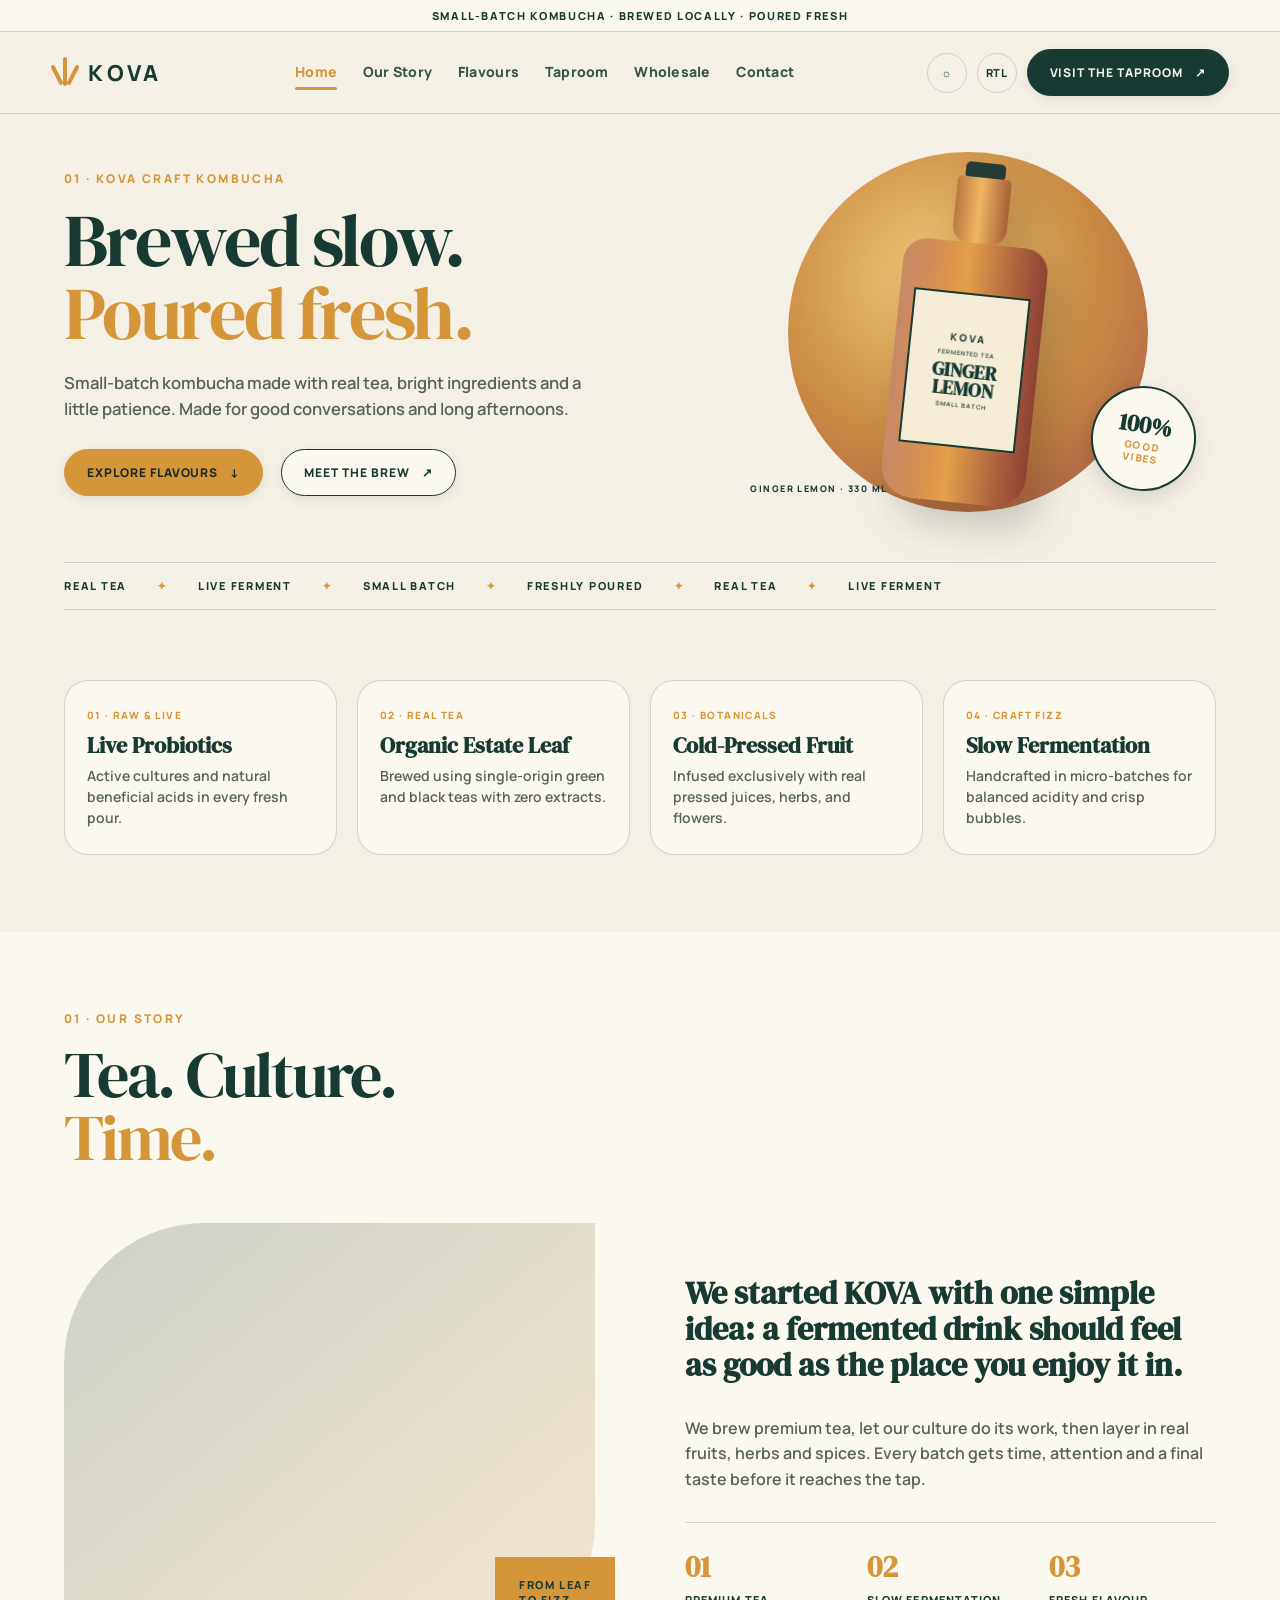
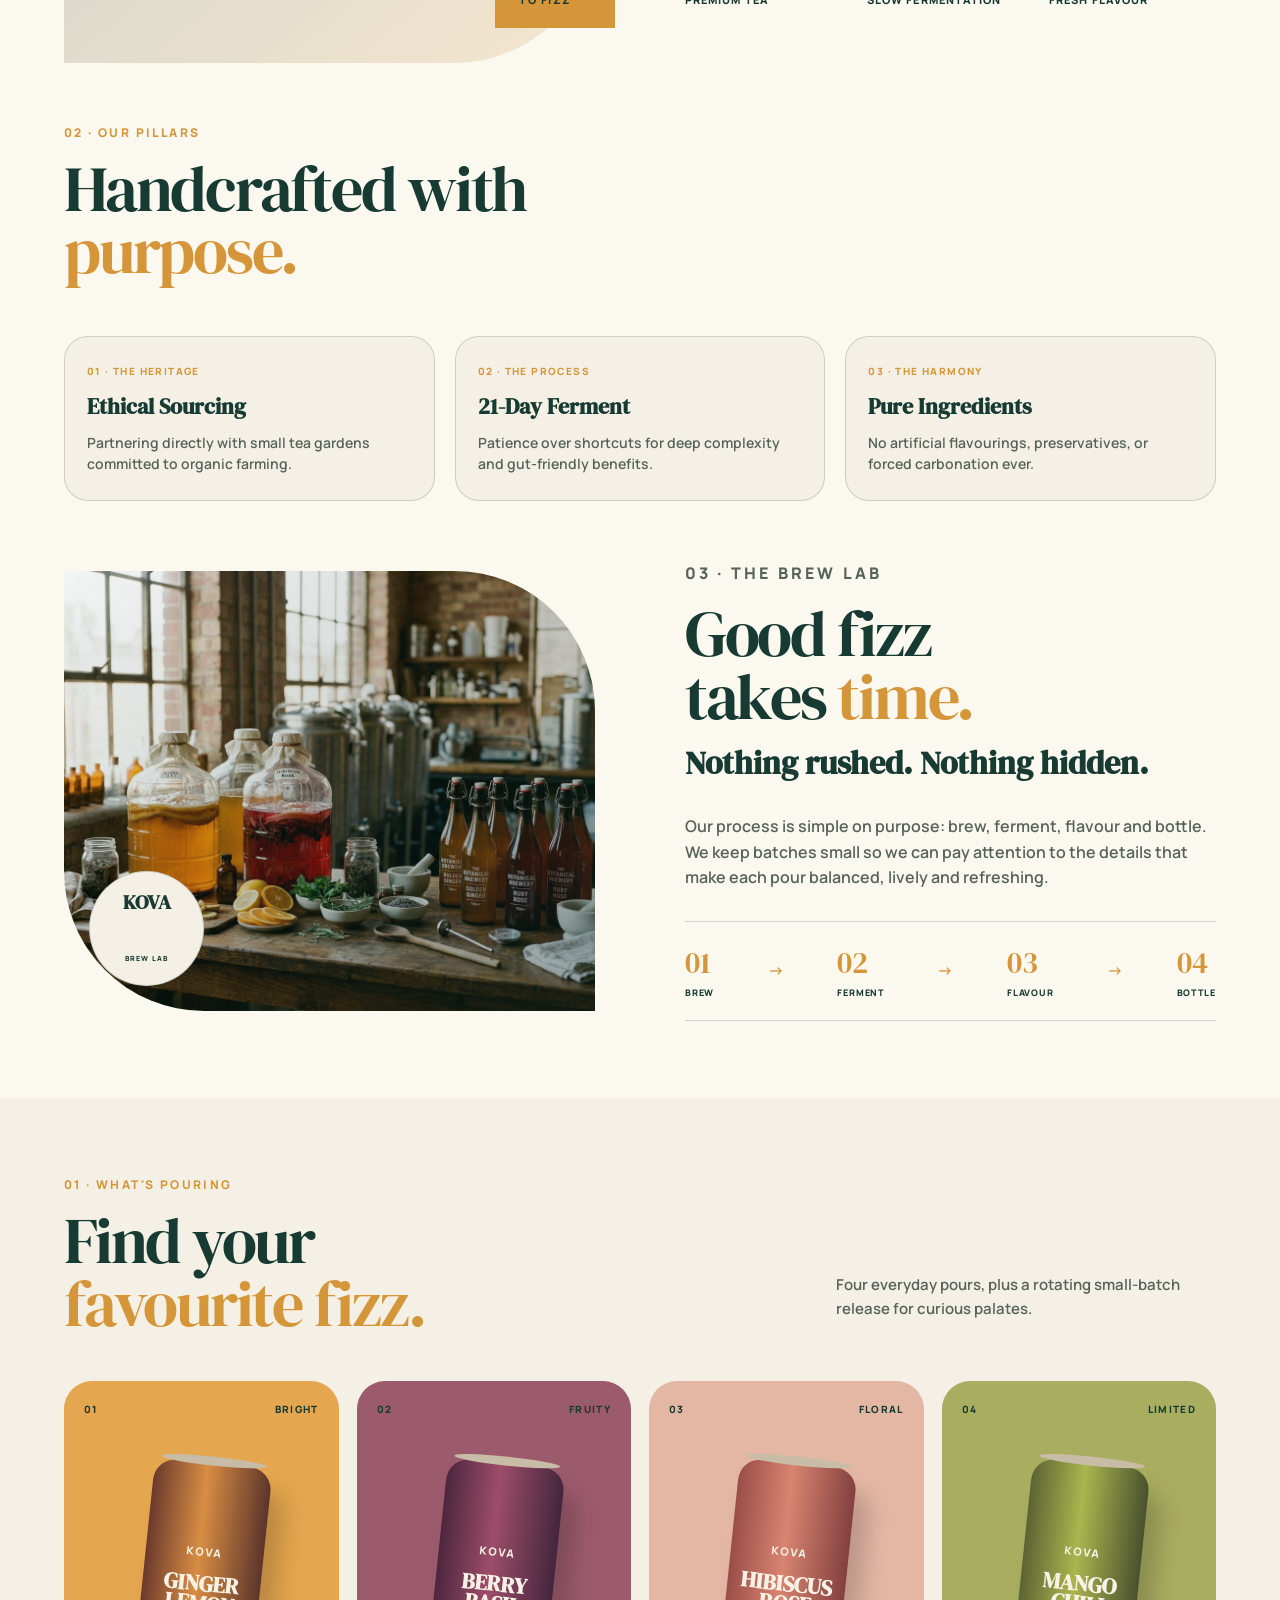
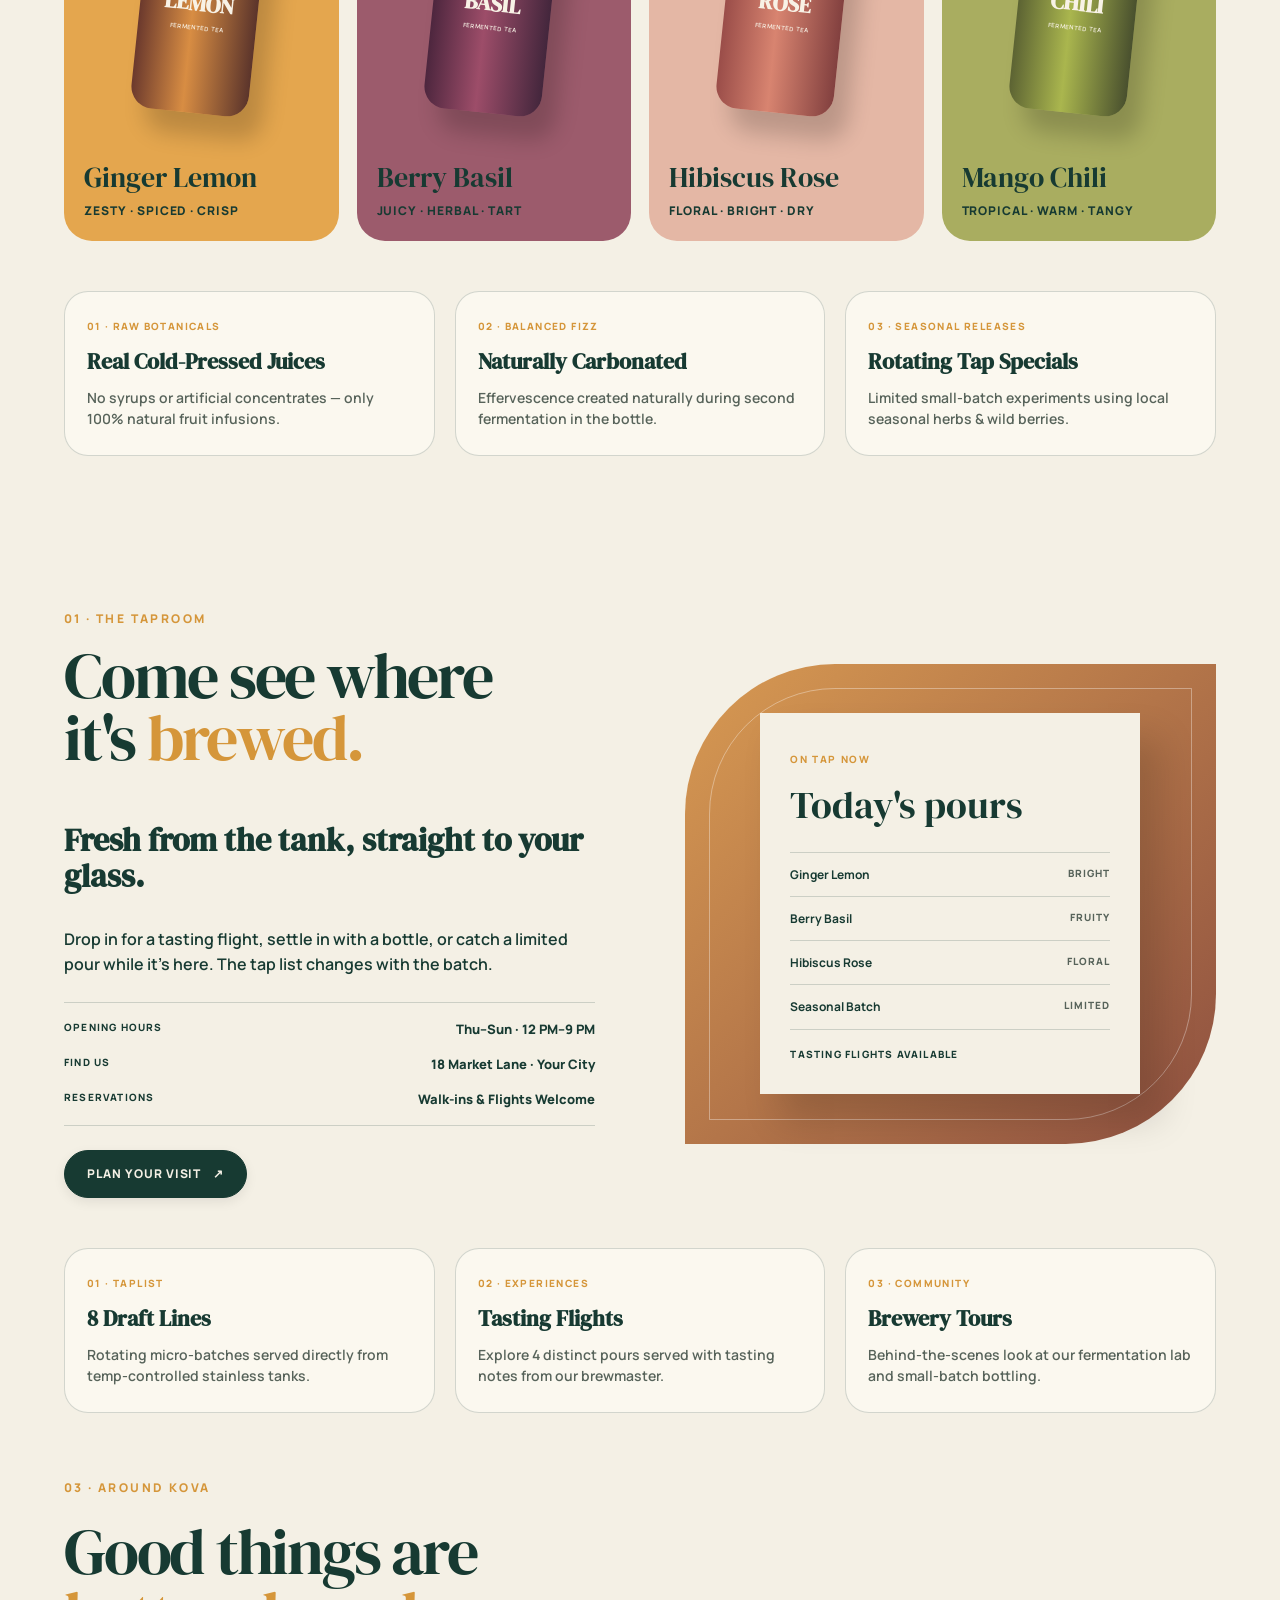
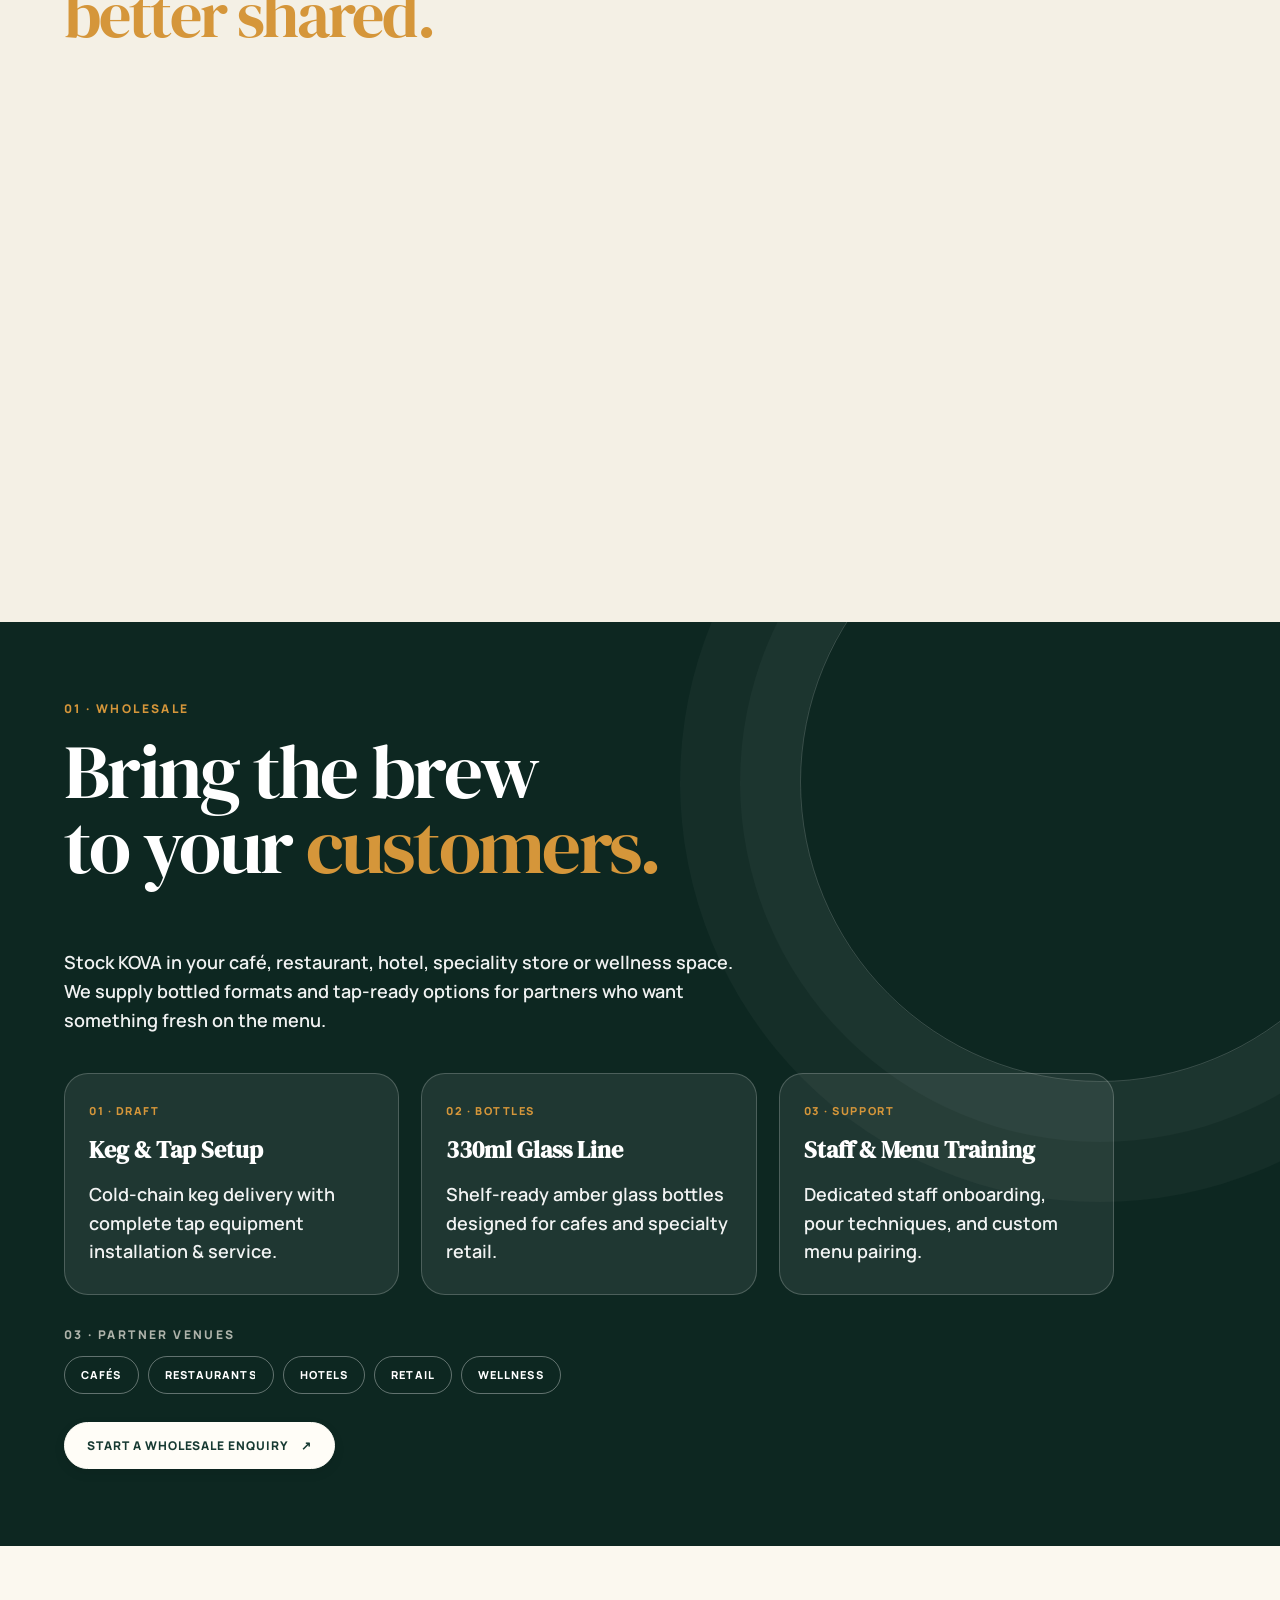
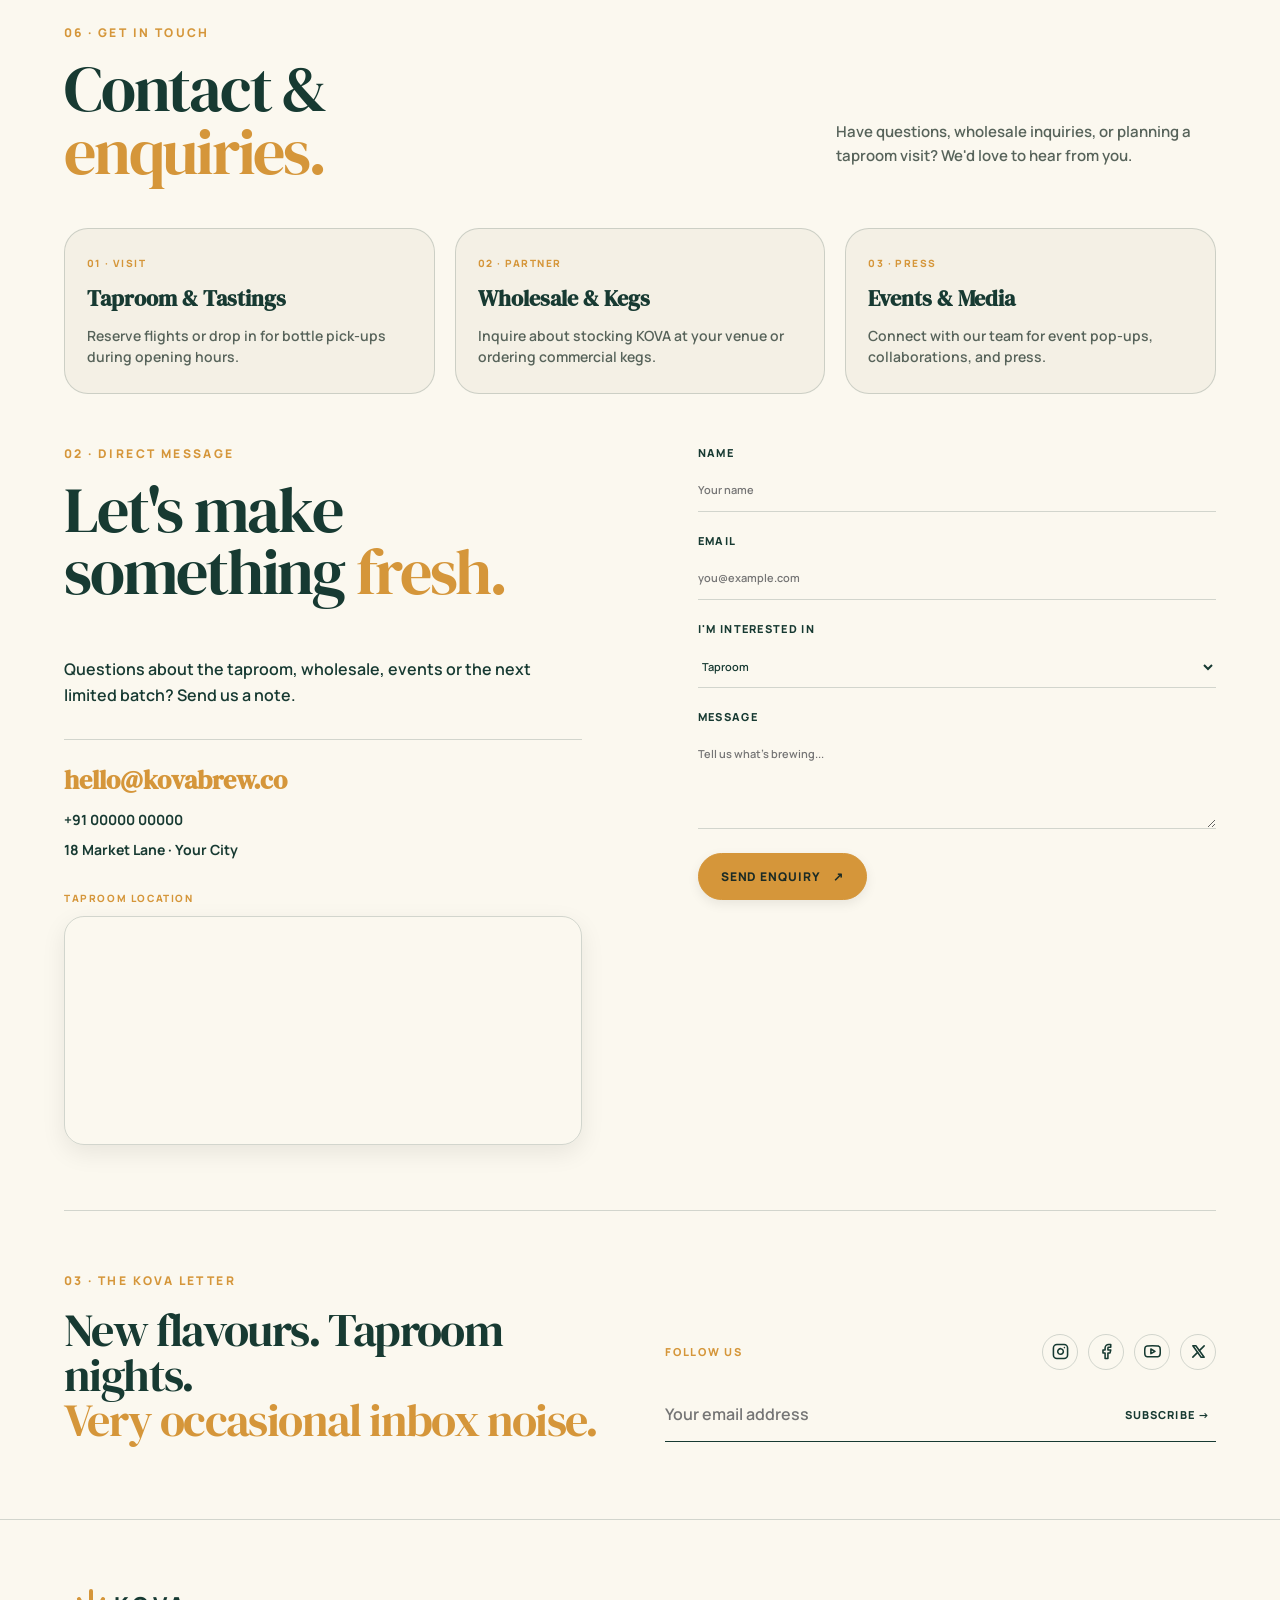
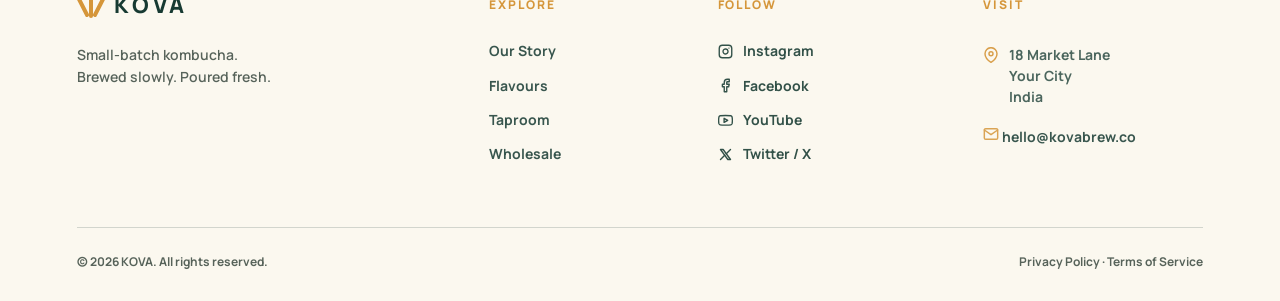
==== commit 0fb8529d: "intcorrections" ====
--- a/index.html
+++ b/index.html
@@ -74,7 +74,7 @@
             for good conversations and long afternoons.</p>
           <div class="hero-buttons">
             <a class="button primary" href="#flavours">Explore flavours <span>↓</span></a>
-            <a class="text-link" href="#story">Meet the brew <span>↗</span></a>
+            <a class="button secondary-button" href="#story">Meet the brew <span>↗</span></a>
           </div>
         </div>
         <div class="hero-visual">
@@ -88,7 +88,10 @@
               </div>
             </div>
           </div>
-          <div class="hero-sticker">100%<br><small>GOOD VIBES</small></div>
+          <div class="hero-sticker">
+            <span class="sticker-percent">100%</span>
+            <small class="sticker-text">GOOD<br>VIBES</small>
+          </div>
           <p class="hero-caption">GINGER LEMON · 330 ML</p>
         </div>
       </div>
@@ -393,8 +396,21 @@
           <p class="eyebrow">02 · DIRECT MESSAGE</p>
           <h2>Let's make<br>something <em>fresh.</em></h2>
           <p>Questions about the taproom, wholesale, events or the next limited batch? Send us a note.</p>
-          <div class="contact-details"><a href="mailto:hello@kovabrew.co">hello@kovabrew.co</a><a
-              href="tel:+910000000000">+91 00000 00000</a><span>18 Market Lane · Your City</span></div>
+          <div class="contact-details">
+            <a href="mailto:hello@kovabrew.co">hello@kovabrew.co</a>
+            <a href="tel:+910000000000">+91 00000 00000</a>
+            <span>18 Market Lane · Your City</span>
+          </div>
+          <div class="contact-map-container">
+            <p class="map-label">TAPROOM LOCATION</p>
+            <div class="map-card">
+              <iframe
+                title="KOVA Taproom Location Map"
+                src="https://www.google.com/maps/embed?pb=!1m18!1m12!1m3!1d3887.896229487532!2d77.6324!3d12.9716!2m3!1f0!2f0!3f0!3m2!1i1024!2i768!4f13.1!3m3!1m2!1s0x0%3A0x0!2zMTLCsDU4JzE3LjgiTiA3N8KwMzcnNTYuNiJF!5e0!3m2!1sen!2sin!4v1620000000000!5m2!1sen!2sin"
+                width="100%" height="220" style="border:0; border-radius: 16px;" allowfullscreen="" loading="lazy"
+                referrerpolicy="no-referrer-when-downgrade"></iframe>
+            </div>
+          </div>
         </div>
         <form class="contact-form" onsubmit="event.preventDefault(); this.classList.add('submitted');">
           <label>Name<input required type="text" name="name" placeholder="Your name"></label>
@@ -512,10 +528,24 @@
 
         </a>
       </div>
-      <div>
+      <div class="footer-visit">
         <h4>VISIT</h4>
-        <p>18 Market Lane<br>Your City<br>India</p>
-        <a href="mailto:hello@kovabrew.co">hello@kovabrew.co</a>
+        <div class="footer-visit-item">
+          <svg width="16" height="16" viewBox="0 0 24 24" fill="none" stroke="currentColor" stroke-width="2.2"
+            stroke-linecap="round" stroke-linejoin="round" aria-hidden="true">
+            <path d="M21 10c0 7-9 13-9 13s-9-6-9-13a9 9 0 0 1 18 0z" />
+            <circle cx="12" cy="10" r="3" />
+          </svg>
+          <p>18 Market Lane<br>Your City<br>India</p>
+        </div>
+        <a href="mailto:hello@kovabrew.co" class="footer-visit-item email-link">
+          <svg width="16" height="16" viewBox="0 0 24 24" fill="none" stroke="currentColor" stroke-width="2.2"
+            stroke-linecap="round" stroke-linejoin="round" aria-hidden="true">
+            <path d="M4 4h16c1.1 0 2 .9 2 2v12c0 1.1-.9 2-2 2H4c-1.1 0-2-.9-2-2V6c0-1.1.9-2 2-2z" />
+            <polyline points="22,6 12,13 2,6" />
+          </svg>
+          <span>hello@kovabrew.co</span>
+        </a>
       </div>
     </div>
     <div class="footer-bottom">
--- a/styles.css
+++ b/styles.css
@@ -17,7 +17,16 @@
 .desktop-nav a.active::after{content:"";position:absolute;bottom:-6px;left:0;right:0;height:2.5px;background:var(--accent);border-radius:2px}
 .mobile-menu a.active{color:var(--accent);font-weight:800;padding-left:10px;border-left:3px solid var(--accent)}
 
-.header-actions{display:flex;align-items:center;gap:12px}.theme-toggle{width:40px;height:40px;border:1.5px solid var(--line);border-radius:50%;background:transparent;color:var(--ink);display:grid;place-items:center;transition:transform .2s,border-color .2s}.theme-toggle:hover{border-color:var(--accent);transform:scale(1.05)}.theme-toggle .moon{display:none}.header-cta,.mobile-cta,.button{display:inline-flex;align-items:center;justify-content:center;gap:12px;padding:13px 22px;border-radius:999px;text-transform:uppercase;letter-spacing:.08em;font-size:12px;font-weight:800;box-shadow:0 4px 12px rgba(0,0,0,.08)}.header-cta{background:var(--ink);color:var(--bg)}.header-cta:hover,.button:hover{transform:translateY(-3px) scale(1.02);box-shadow:0 8px 20px rgba(0,0,0,.15)}.menu-toggle{display:none;background:none;border:0;width:40px;height:40px;padding:8px}.menu-toggle span{height:2.5px;background:var(--ink);display:block;margin:5px 0;border-radius:4px}.mobile-menu{display:none}
+.header-actions{display:flex;align-items:center;gap:10px}
+.theme-toggle, .rtl-toggle{width:40px;height:40px;border:1.5px solid var(--line);border-radius:50%;background:transparent;color:var(--ink);display:inline-flex;align-items:center;justify-content:center;font-size:11px;font-weight:800;letter-spacing:.05em;padding:0;flex-shrink:0;transition:transform .2s,border-color .2s,color .2s,background .2s}
+.theme-toggle:hover, .rtl-toggle:hover{border-color:var(--accent);color:var(--accent);transform:scale(1.05)}
+.theme-toggle .moon{display:none}
+.header-cta,.mobile-cta,.button{display:inline-flex;align-items:center;justify-content:center;gap:12px;padding:13px 22px;border-radius:999px;text-transform:uppercase;letter-spacing:.08em;font-size:12px;font-weight:800;border:1.5px solid var(--ink);box-shadow:0 4px 12px rgba(0,0,0,.08);transition:transform .25s,box-shadow .25s,background .25s,color .25s,border-color .25s}
+.header-cta{background:var(--ink);color:var(--bg);border-color:var(--ink)}
+.header-cta:hover,.button:hover{transform:translateY(-3px) scale(1.02);box-shadow:0 8px 20px rgba(0,0,0,.15)}
+.secondary-button{background:var(--surface);color:var(--ink);border:1.5px solid var(--ink)}
+.secondary-button:hover{background:var(--ink);color:var(--bg);border-color:var(--ink)}
+.menu-toggle{display:none;background:none;border:0;width:40px;height:40px;padding:8px}.menu-toggle span{height:2.5px;background:var(--ink);display:block;margin:5px 0;border-radius:4px}.mobile-menu{display:none}
 
 .section{padding:clamp(55px,6vw,95px) clamp(18px,5vw,85px);max-width:1450px;margin:auto}
 .eyebrow{font-size:12px;font-weight:800;letter-spacing:.2em;text-transform:uppercase;margin:0 0 16px;color:var(--accent)}
@@ -31,8 +40,8 @@
 .hero-main{display:grid;grid-template-columns:1.1fr 0.9fr;align-items:center;gap:clamp(20px,4vw,60px);width:100%}
 .hero-copy{max-width:620px}
 .hero-text{font-size:clamp(16px,1.3vw,19px);font-weight:600;max-width:540px;color:var(--muted);margin-bottom:26px}
-.hero-buttons{display:flex;align-items:center;gap:20px}
-.primary{background:var(--accent);color:#1b2b25}.primary:hover{background:var(--ink);color:var(--bg)}
+.hero-buttons{display:flex;align-items:center;gap:18px}
+.primary{background:var(--accent);color:#1b2b25;border:1.5px solid var(--accent)}.primary:hover{background:var(--ink);color:var(--bg);border-color:var(--ink)}
 .text-link{font-size:13px;font-weight:800;text-transform:uppercase;letter-spacing:.1em;transition:color .2s,transform .2s}.text-link:hover{color:var(--accent);transform:translateX(3px)}
 .hero-visual{min-height:360px;max-height:430px;position:relative;display:grid;place-items:center;width:100%}
 .hero-orb{position:absolute;width:min(32vw,360px);aspect-ratio:1;border-radius:50%;background:radial-gradient(circle at 40% 35%,#f4c76e,#d08a3a 52%,#a94f45 100%);filter:saturate(.9)}
@@ -46,8 +55,10 @@
 .bottle-label small{font-size:6px;letter-spacing:.15em}
 .bottle-label strong{font-family:var(--serif);font-size:19px;line-height:.9}
 .bottle-label i{font-size:6px;font-style:normal;letter-spacing:.16em}
-.hero-sticker{position:absolute;z-index:3;right:4%;bottom:6%;width:84px;height:84px;border:1.5px solid var(--ink);border-radius:50%;display:grid;place-items:center;text-align:center;font-family:var(--serif);font-size:18px;line-height:.8;transform:rotate(9deg);background:var(--bg)}
-.hero-sticker small{font:800 6px var(--sans);letter-spacing:.12em}
+.hero-sticker{position:absolute;z-index:3;right:4%;bottom:6%;width:105px;height:105px;border:2px solid var(--ink);border-radius:50%;display:flex;flex-direction:column;align-items:center;justify-content:center;text-align:center;transform:rotate(9deg);background:var(--surface);color:var(--ink);box-shadow:0 8px 22px rgba(0,0,0,.12);padding:6px;transition:transform .3s}
+.hero-sticker:hover{transform:rotate(0deg) scale(1.05)}
+.sticker-percent{font-family:var(--serif);font-size:24px;font-weight:800;line-height:1;color:var(--ink)}
+.sticker-text{font-family:var(--sans);font-size:10px;font-weight:800;letter-spacing:.15em;line-height:1.2;margin-top:3px;color:var(--accent);text-transform:uppercase;word-break:break-word}
 .hero-caption{position:absolute;bottom:2%;left:6%;font-size:9px;letter-spacing:.16em;font-weight:800}
 
 .ticker{overflow:hidden;border-block:1px solid var(--line);white-space:nowrap;margin-top:15px;width:100%;grid-column:1 / -1}
@@ -74,19 +85,45 @@
 .taproom-feature-card{background:var(--surface);border:1px solid var(--line);border-radius:24px;padding:26px 22px;transition:transform .3s}.taproom-feature-card:hover{transform:translateY(-4px)}.taproom-feature-card .card-num{font-size:10px;font-weight:800;color:var(--accent);letter-spacing:.14em;margin-bottom:10px}.taproom-feature-card h3{font-family:var(--serif);font-size:22px;margin-bottom:8px}.taproom-feature-card p{font-size:14px;font-weight:600;color:var(--muted);margin:0;line-height:1.5}
 
 .gallery-wrapper{margin-top:65px}
-.gallery-head{display:flex;justify-content:space-between;align-items:end;gap:30px;margin-bottom:35px}.gallery-grid{display:grid;grid-template-columns:1.2fr .8fr .8fr;grid-template-rows:250px 200px;gap:14px}.gallery-photo{background-size:cover;background-position:center;transition:transform .3s}.gallery-photo:hover{transform:scale(1.02)}.g1{grid-row:span 2;background-image:url("https://images.unsplash.com/photo-1513558161293-cdaf765ed2fd?auto=format&fit=crop&w=1200&q=85");border-radius:60px 0 0 0}.g2{background-image:url("https://images.unsplash.com/photo-1495474472287-4d71bcdd2085?auto=format&fit=crop&w=900&q=85");border-radius:0 45px 0 0}.g3{background-image:url("https://images.unsplash.com/photo-1509042239860-f550ce710b93?auto=format&fit=crop&w=900&q=85");border-radius:45px 0 0 0}.g4{grid-column:2/4;background-image:url("https://images.unsplash.com/photo-1515003197210-e0cd71810b5f?auto=format&fit=crop&w=1200&q=85");border-radius:0 0 50px 0}
-
-.wholesale{max-width:none;background:var(--ink);color:var(--bg);position:relative;overflow:hidden;min-height:540px;display:flex;align-items:center}.wholesale-pattern{position:absolute;width:600px;height:600px;border:1px solid rgba(244,240,229,.18);border-radius:50%;right:-120px;top:-140px;box-shadow:0 0 0 60px rgba(244,240,229,.03),0 0 0 120px rgba(244,240,229,.03)}.wholesale-content{position:relative;z-index:2;max-width:980px;width:100%}.wholesale h2{font-size:clamp(48px,6vw,84px)}.wholesale p:not(.eyebrow){max-width:620px;color:rgba(244,240,229,.85);font-size:16px;font-weight:600}
-.wholesale-services{display:grid;grid-template-columns:repeat(3,1fr);gap:20px;margin-top:35px;margin-bottom:25px}
-.wholesale-service-card{background:rgba(255,255,255,.06);border:1px solid rgba(244,240,229,.15);border-radius:24px;padding:26px 22px;transition:transform .3s,border-color .3s}.wholesale-service-card:hover{transform:translateY(-4px);border-color:var(--accent)}.wholesale-service-card .card-num{font-size:10px;font-weight:800;color:var(--accent);letter-spacing:.14em;margin-bottom:10px}.wholesale-service-card h3{font-family:var(--serif);font-size:22px;color:var(--bg);margin-bottom:8px}.wholesale-service-card p{font-size:14px;font-weight:600;color:rgba(244,240,229,.78);margin:0;line-height:1.5}
-.partner-section{margin-top:25px}
-.partner-list{display:flex;flex-wrap:wrap;gap:9px;margin:12px 0 25px}.partner-list span{border:1px solid rgba(244,240,229,.25);padding:9px 15px;border-radius:999px;font-size:10px;font-weight:800;letter-spacing:.1em;transition:background .2s,color .2s}.partner-list span:hover{background:var(--accent);color:#1b2b25;border-color:var(--accent)}.light-button{background:var(--bg);color:var(--ink)}
+.gallery-head{display:flex;flex-direction:column;align-items:flex-start!important;text-align:left!important;gap:8px;margin-bottom:35px;width:100%}
+.gallery-head h2{text-align:left!important;margin:0}
+[dir="rtl"] .gallery-head{align-items:flex-end!important;text-align:right!important}
+[dir="rtl"] .gallery-head h2{text-align:right!important}
+.gallery-grid{display:grid;grid-template-columns:1.2fr .8fr .8fr;grid-template-rows:250px 200px;gap:14px}.gallery-photo{background-size:cover;background-position:center;transition:transform .3s}.gallery-photo:hover{transform:scale(1.02)}.g1{grid-row:span 2;background-image:url("https://images.unsplash.com/photo-1513558161293-cdaf765ed2fd?auto=format&fit=crop&w=1200&q=85");border-radius:60px 0 0 0}.g2{background-image:url("https://images.unsplash.com/photo-1495474472287-4d71bcdd2085?auto=format&fit=crop&w=900&q=85");border-radius:0 45px 0 0}.g3{background-image:url("https://images.unsplash.com/photo-1509042239860-f550ce710b93?auto=format&fit=crop&w=900&q=85");border-radius:45px 0 0 0}.g4{grid-column:2/4;background-image:url("https://images.unsplash.com/photo-1515003197210-e0cd71810b5f?auto=format&fit=crop&w=1200&q=85");border-radius:0 0 50px 0}
+
+.wholesale{max-width:none;background:#0d2721;color:#f7f1e4;position:relative;overflow:hidden;min-height:540px;display:flex;align-items:center}
+html[data-theme="dark"] .wholesale{background:#0a1f1b}
+.wholesale-pattern{position:absolute;width:600px;height:600px;border:1px solid rgba(255,255,255,.18);border-radius:50%;right:-120px;top:-140px;box-shadow:0 0 0 60px rgba(255,255,255,.03),0 0 0 120px rgba(255,255,255,.03)}
+.wholesale-content{position:relative;z-index:2;max-width:1050px;width:100%}
+.wholesale h2{font-size:clamp(48px,6vw,84px);color:#ffffff}
+.wholesale p:not(.eyebrow){max-width:680px;color:rgba(255,255,255,.94)!important;font-size:18px!important;font-weight:600;line-height:1.6}
+.wholesale-services{display:grid;grid-template-columns:repeat(3,1fr);gap:22px;margin-top:38px;margin-bottom:30px}
+.wholesale-service-card{background:rgba(255,255,255,.08);border:1px solid rgba(255,255,255,.2);border-radius:24px;padding:28px 24px;transition:transform .3s,border-color .3s,background .3s}
+.wholesale-service-card:hover{transform:translateY(-4px);border-color:var(--accent);background:rgba(255,255,255,.14)}
+.wholesale-service-card .card-num{font-size:11px;font-weight:800;color:var(--accent);letter-spacing:.14em;margin-bottom:12px}
+.wholesale-service-card h3{font-family:var(--serif);font-size:24px;color:#ffffff;margin-bottom:10px}
+.wholesale-service-card p{font-size:16px!important;font-weight:600;color:rgba(255,255,255,.95)!important;margin:0;line-height:1.65}
+.partner-section{margin-top:28px}
+.partner-list{display:flex;flex-wrap:wrap;gap:9px;margin:12px 0 28px}
+.partner-list span{border:1px solid rgba(255,255,255,.35);color:#ffffff;padding:9px 16px;border-radius:999px;font-size:11px;font-weight:800;letter-spacing:.1em;transition:background .2s,color .2s}
+.partner-list span:hover{background:var(--accent);color:#1b2b25;border-color:var(--accent)}
+.light-button{background:#fffdf7;color:#173a32;border:1.5px solid #fffdf7}
 
 .contact{background:var(--surface);max-width:none}
 .contact-channels{display:grid;grid-template-columns:repeat(3,1fr);gap:20px;margin-bottom:50px}
 .contact-channel-card{background:var(--bg);border:1px solid var(--line);border-radius:24px;padding:26px 22px;transition:transform .3s,border-color .3s}.contact-channel-card:hover{transform:translateY(-4px);border-color:var(--accent)}.contact-channel-card .card-num{font-size:10px;font-weight:800;color:var(--accent);letter-spacing:.14em;margin-bottom:10px}.contact-channel-card h3{font-family:var(--serif);font-size:22px;margin-bottom:8px}.contact-channel-card p{font-size:14px;font-weight:600;color:var(--muted);margin:0;line-height:1.5}
 
-.contact-main-grid{display:grid;grid-template-columns:1fr 1fr;gap:9vw}.contact-copy{max-width:600px}.contact-details{border-top:1px solid var(--line);margin-top:30px;padding-top:20px;display:grid;gap:8px;font-size:14px;font-weight:700}.contact-details a:first-child{font-family:var(--serif);font-size:26px;color:var(--accent)}.contact-form{max-width:580px}.contact-form label{display:block;font-size:11px;font-weight:800;text-transform:uppercase;letter-spacing:.12em;margin-bottom:20px;color:var(--ink)}.contact-form input,.contact-form textarea,.contact-form select{width:100%;margin-top:8px;background:transparent;border:0;border-bottom:1.5px solid var(--line);padding:12px 0;color:var(--ink);outline:none;border-radius:0;font-weight:600}.contact-form input:focus,.contact-form textarea:focus,.contact-form select:focus{border-color:var(--accent)}.contact-form textarea{resize:vertical}.form-success{display:none;color:var(--accent);font-size:13px;font-weight:800;margin-top:15px}.contact-form.submitted .form-success{display:block}
+.contact-main-grid{display:grid;grid-template-columns:1fr 1fr;gap:9vw}.contact-copy{max-width:600px}.contact-details{border-top:1px solid var(--line);margin-top:30px;padding-top:20px;display:grid;gap:8px;font-size:14px;font-weight:700}.contact-details a:first-child{font-family:var(--serif);font-size:26px;color:var(--accent)}
+.contact-map-container{margin-top:28px;width:100%}
+.map-label{font-size:10px;font-weight:800;letter-spacing:.16em;color:var(--accent);margin-bottom:10px}
+.map-card{border-radius:20px;border:1.5px solid var(--line);overflow:hidden;box-shadow:0 8px 24px rgba(0,0,0,.08);transition:border-color .3s}
+.map-card:hover{border-color:var(--accent)}
+
+.contact-form{max-width:580px}.contact-form label{display:block;font-size:11px;font-weight:800;text-transform:uppercase;letter-spacing:.12em;margin-bottom:20px;color:var(--ink)}
+.contact-form input,.contact-form textarea,.contact-form select{width:100%;margin-top:8px;background:transparent;border:0;border-bottom:1.5px solid var(--line);padding:12px 0;color:var(--ink);outline:none;border-radius:0;font-weight:600}
+.contact-form select option{background:var(--surface);color:var(--ink);padding:10px;font-weight:600}
+html[data-theme="dark"] .contact-form select option{background:#173a32;color:#f7f1e4}
+.contact-form input:focus,.contact-form textarea:focus,.contact-form select:focus{border-color:var(--accent)}.contact-form textarea{resize:vertical}.form-success{display:none;color:var(--accent);font-size:13px;font-weight:800;margin-top:15px}.contact-form.submitted .form-success{display:block}
 
 .newsletter{padding-top:60px;display:grid;grid-template-columns:1fr 1fr;gap:50px;align-items:end;border-top:1px solid var(--line);margin-top:65px}.newsletter h2{font-size:clamp(32px,3.6vw,52px);margin:0}
 .newsletter-right{display:flex;flex-direction:column;gap:18px;width:100%}
@@ -105,29 +142,35 @@
 .footer-brand p{color:var(--muted);font-size:14px;font-weight:600;margin-top:16px;line-height:1.6}
 .footer h4{font-size:12px;letter-spacing:.16em;margin:5px 0 20px;color:var(--accent);font-weight:800;text-transform:uppercase}
 .footer-main>div:not(.footer-brand) a,.footer-main>div:not(.footer-brand) p{display:block;color:var(--ink);opacity:.85;font-size:14px;font-weight:700;margin:6px 0;transition:color .25s,transform .25s,opacity .25s}
-.footer-main div:not(.footer-brand) a:not(.social-link):hover{color:var(--accent)!important;opacity:1!important;transform:translateX(5px)}
+.footer-main div:not(.footer-brand) a:not(.social-link):not(.footer-visit-item):hover{color:var(--accent)!important;opacity:1!important;transform:translateX(5px)}
 .social-link{display:inline-flex!important;align-items:center;gap:10px;margin:6px 0!important;color:var(--ink)!important;opacity:.88!important;width:fit-content;transition:transform .25s,color .25s,opacity .25s}
 .social-link svg{transition:transform .25s ease,stroke .25s ease;flex-shrink:0}
 .social-link i{font-style:normal;font-size:11px;opacity:.7;transition:transform .25s ease,opacity .25s ease;display:inline-block}
 .social-link:hover{color:var(--accent)!important;opacity:1!important;transform:translateX(5px)}
 .social-link:hover svg{transform:scale(1.2) rotate(-6deg);stroke:var(--accent)}
 .social-link:hover i{transform:translate(3px,-3px);opacity:1}
+.footer-visit-item{display:flex;align-items:flex-start;gap:10px;margin:10px 0;color:var(--ink)!important;opacity:.9;font-size:14px;font-weight:700}
+.footer-visit-item svg{color:var(--accent);flex-shrink:0;margin-top:3px}
+.footer-visit-item p{margin:0!important;line-height:1.5}
+.footer-visit-item.email-link{align-items:center;text-decoration:none;transition:color .25s,transform .25s,opacity .25s}
+.footer-visit-item.email-link:hover{color:var(--accent)!important;opacity:1;transform:translateX(5px)}
+[dir="rtl"] .footer-visit-item.email-link:hover{transform:translateX(-5px)}
 .footer-bottom{border-top:1px solid var(--line);padding-top:24px;display:flex;justify-content:space-between;align-items:center;gap:20px;color:var(--muted);font-size:12px;font-weight:700}
 .footer-bottom a{color:inherit;transition:color .2s,text-decoration .2s}
 .footer-bottom a:hover{color:var(--accent)!important;text-decoration:underline}
 .back-top-link{color:var(--accent)!important;font-weight:800;text-transform:uppercase;letter-spacing:.1em;transition:transform .2s ease!important}
 .back-top-link:hover{transform:translateY(-2px)!important}
 
-.rtl-toggle{height:38px;padding:0 14px;border:1px solid var(--line);border-radius:999px;background:transparent;color:var(--ink);font-size:10px;font-weight:800;letter-spacing:.1em;display:inline-flex;align-items:center;justify-content:center;transition:background .2s,color .2s,border-color .2s}.rtl-toggle:hover{border-color:var(--accent);color:var(--accent)}
-
 /* Floating Back to Top Button */
 .floating-back-top{position:fixed;bottom:28px;right:28px;z-index:1000;background:var(--ink);color:var(--bg);border:1.5px solid var(--line);padding:13px 22px;border-radius:999px;font-family:var(--sans);font-size:11px;font-weight:800;letter-spacing:.1em;text-transform:uppercase;box-shadow:0 10px 25px rgba(0,0,0,.18);cursor:pointer;opacity:0;visibility:hidden;transform:translateY(20px);transition:opacity .3s ease,transform .3s ease,visibility .3s ease,background .2s ease,border-color .2s ease,color .2s ease}
 .floating-back-top.visible{opacity:1;visibility:visible;transform:translateY(0)}
 .floating-back-top:hover{background:var(--accent);color:#1b2b25;border-color:var(--accent);transform:translateY(-4px) scale(1.03);box-shadow:0 14px 30px rgba(0,0,0,.22)}
 
-@media(max-width:1100px){
+@media(max-width:1024px){
   .desktop-nav,.header-cta{display:none}
   .menu-toggle{display:block}
+  .header-actions{margin-left:auto;display:flex;align-items:center;gap:10px}
+  [dir="rtl"] .header-actions{margin-left:0;margin-right:auto}
   .mobile-menu{position:absolute;display:block;visibility:hidden;opacity:0;transform:translateY(-12px);left:0;right:0;top:82px;background:var(--bg);border-bottom:1px solid var(--line);padding:24px 20px 28px;transition:.25s}
   .mobile-menu.open{visibility:visible;opacity:1;transform:none}
   .mobile-menu nav{display:grid;gap:0}
@@ -137,7 +180,7 @@
   .hero-main{grid-template-columns:1fr 1fr}
   .flavour-grid{grid-template-columns:repeat(2,1fr)}
   .home-features{grid-template-columns:repeat(2,1fr)}
-  .story-pillars,.flavour-notes,.taproom-features,.wholesale-services{grid-template-columns:repeat(3,1fr)}
+  .story-pillars,.flavour-notes,.taproom-features,.wholesale-services{grid-template-columns:repeat(2,1fr)}
   .footer-main{grid-template-columns:1.5fr 1fr 1.2fr 1.2fr}
 }
 @media(max-width:760px){
@@ -158,9 +201,9 @@
   .hero-bottle{transform:scale(.8) rotate(6deg)}
   .hero-sticker{right:5%;bottom:8%}
 
-  /* Strict Center Alignment for Headers & Intros on Mobile */
-  .section-intro,.flavour-head,.gallery-head,.contact-head{display:flex;flex-direction:column;align-items:center;text-align:center;width:100%;gap:12px;margin-bottom:35px}
-  .flavour-head h2,.contact-head h2,.gallery-head h2,.section-intro h2{text-align:center;margin:0}
+  /* Strict Center Alignment for Headers & Intros on Mobile (Except Left-Aligned Gallery Head) */
+  .section-intro,.flavour-head,.contact-head{display:flex;flex-direction:column;align-items:center;text-align:center;width:100%;gap:12px;margin-bottom:35px}
+  .flavour-head h2,.contact-head h2,.section-intro h2{text-align:center;margin:0}
   .section-note{text-align:center;margin:10px auto 0;max-width:480px}
   .story-copy,.brew-copy,.taproom-copy,.wholesale-content,.contact-copy{text-align:center;display:flex;flex-direction:column;align-items:center;margin-inline:auto}
   .lead,.story-copy p,.brew-copy p,.taproom-copy p,.wholesale-content p,.contact-copy p{text-align:center;margin-inline:auto}
@@ -202,12 +245,13 @@
 }
 @media(max-width:480px){
   .site-header{padding-inline:12px}
-  .theme-toggle,.menu-toggle{width:36px;height:36px}
-  .rtl-toggle{height:36px;padding:0 10px;font-size:9px}
+  .theme-toggle,.rtl-toggle,.menu-toggle{width:36px;height:36px;padding:0;font-size:9px}
   .hero h1{font-size:40px}
   .hero-visual{min-height:300px}
   .hero-bottle{transform:scale(.68) rotate(6deg)}
-  .hero-sticker{width:68px;height:68px;font-size:14px}
+  .hero-sticker{width:88px;height:88px}
+  .sticker-percent{font-size:20px}
+  .sticker-text{font-size:9px}
   .hero-caption{left:4%;font-size:7px}
   .story-stats{grid-template-columns:1fr;gap:12px}
   .gallery-grid{grid-template-columns:1fr;grid-template-rows:repeat(4,220px)}
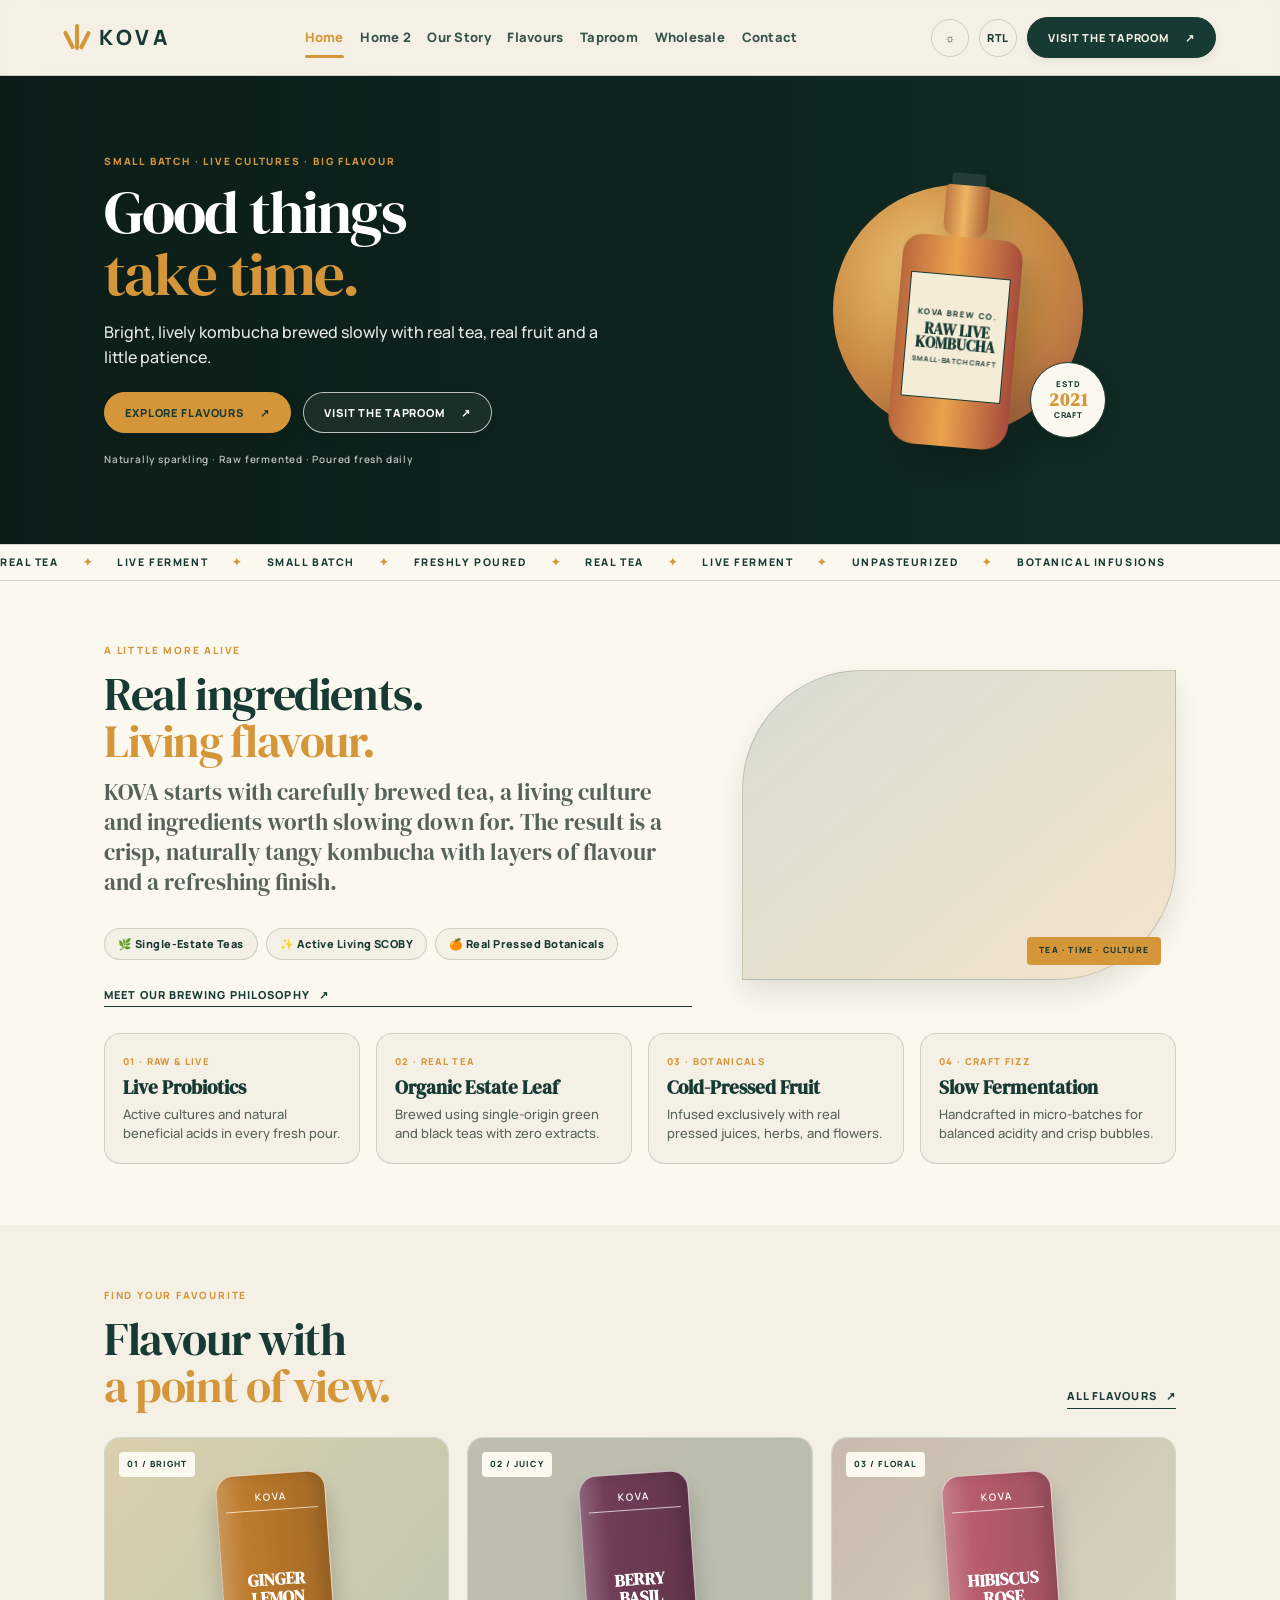
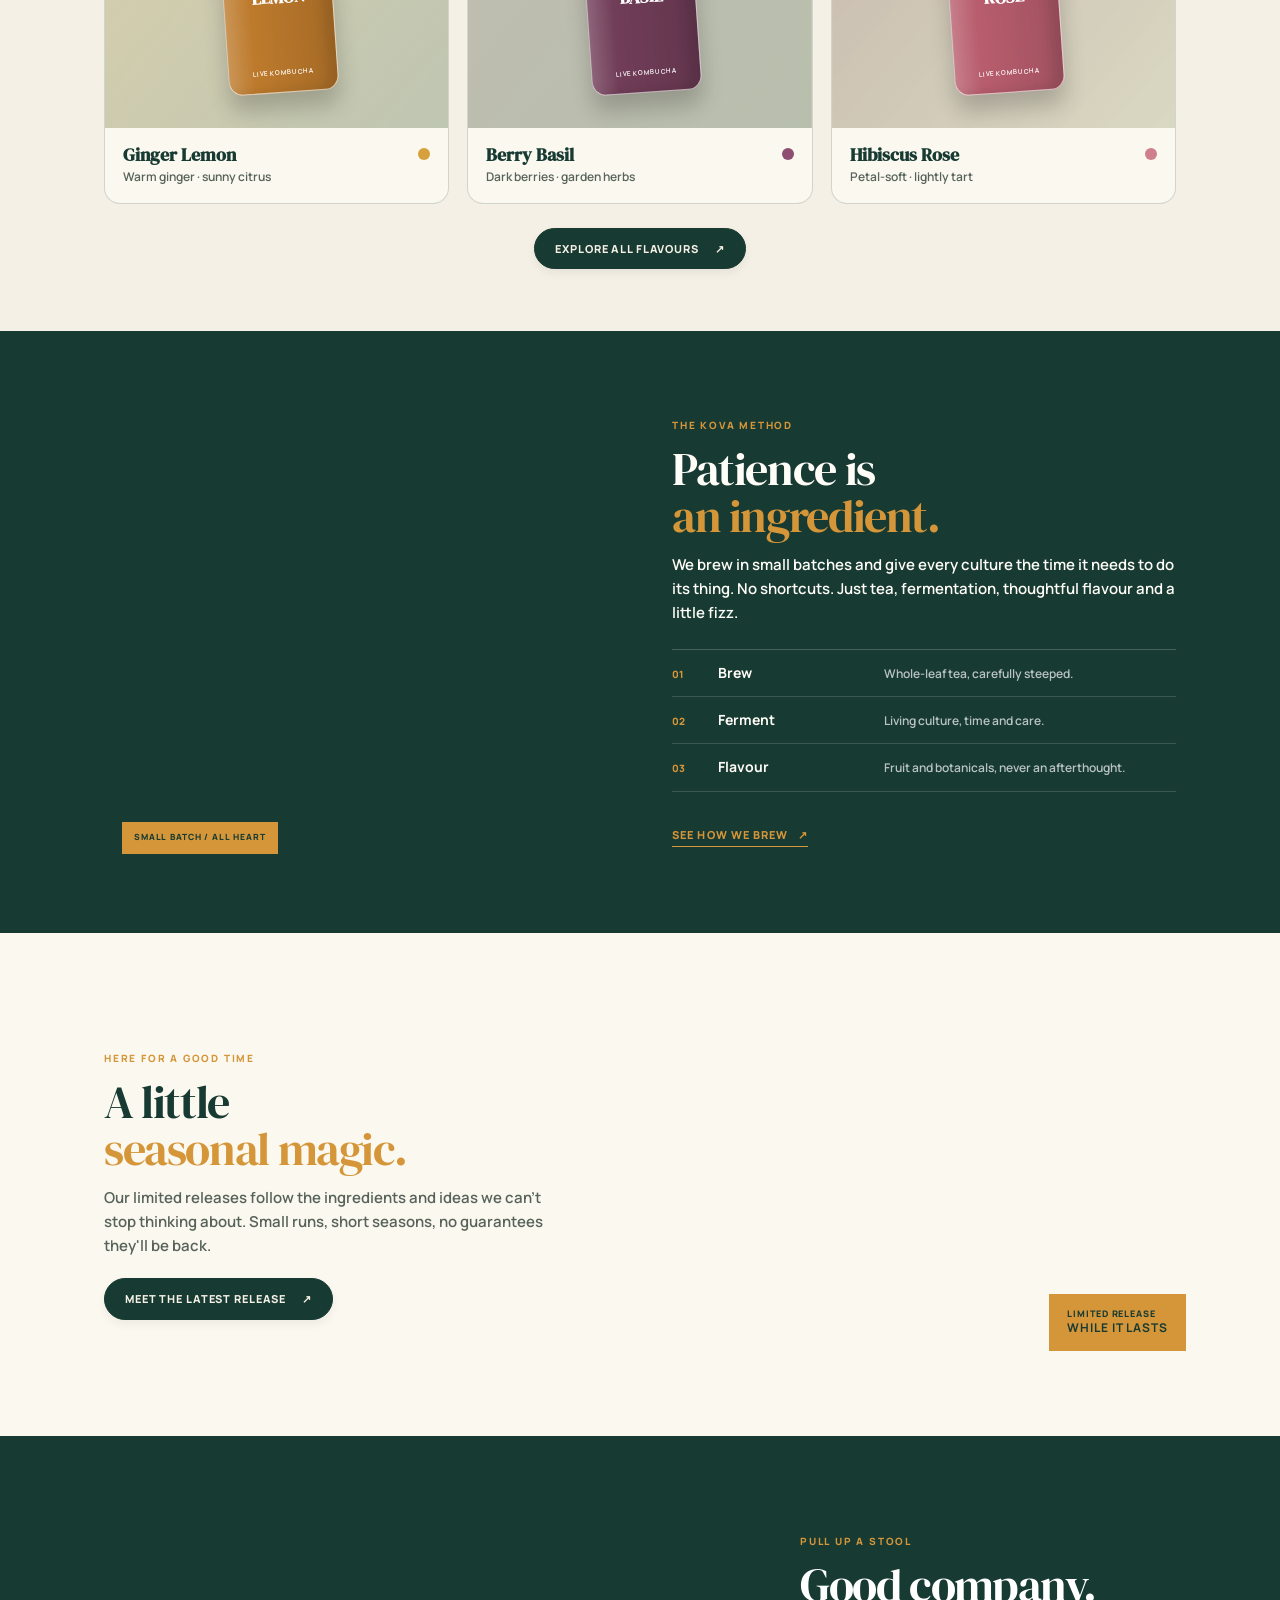
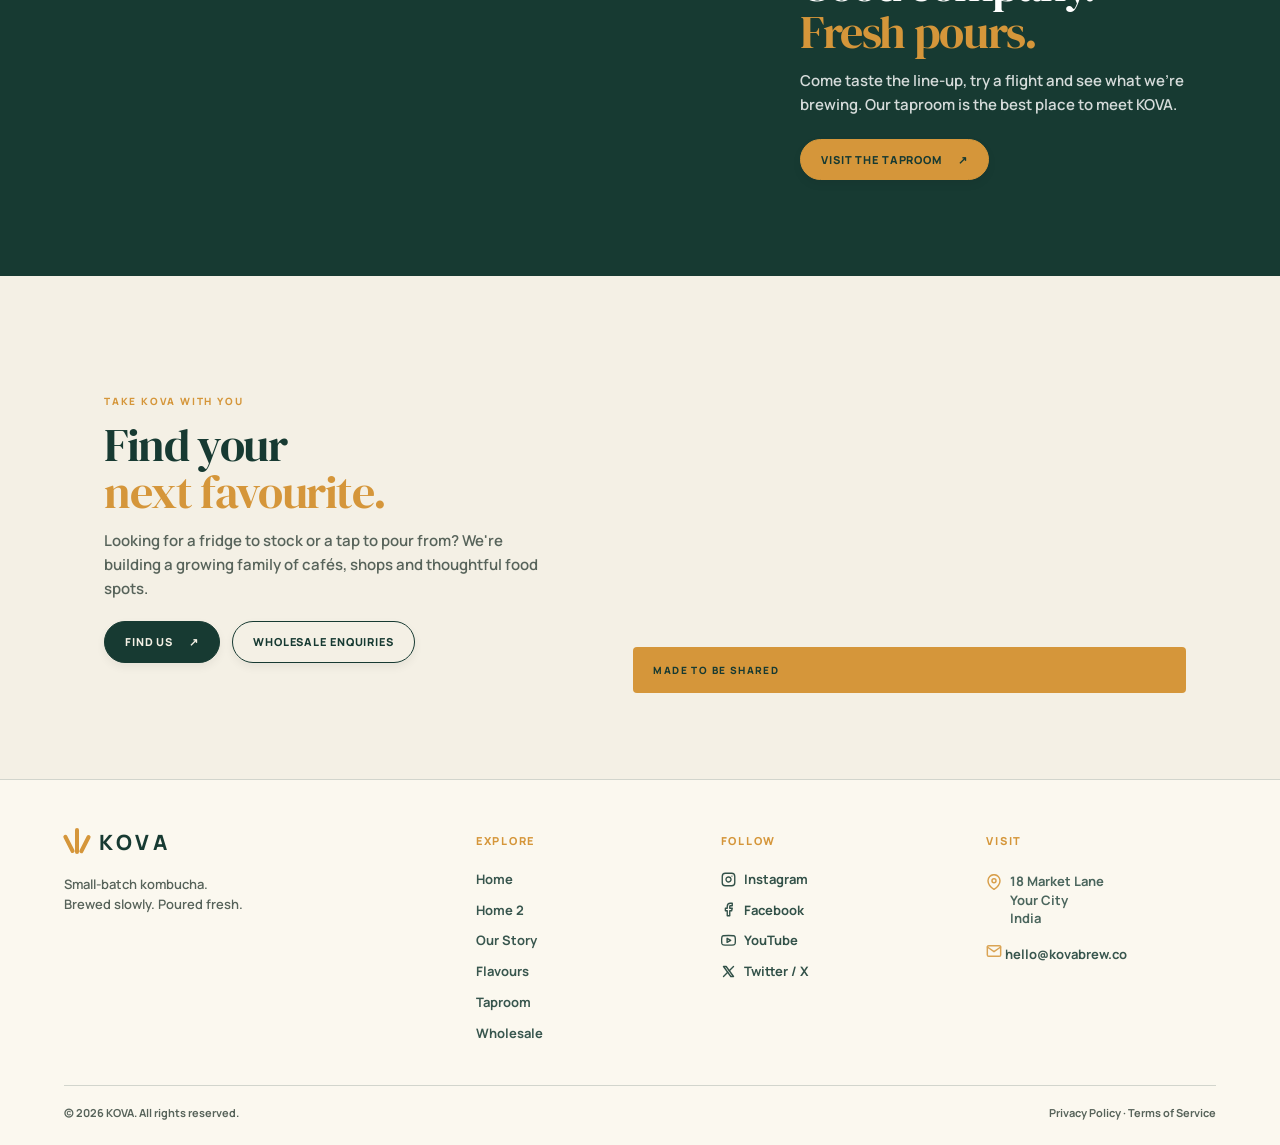
==== commit 0f9d7d35: "clientconcerns" ====
--- a/index.html
+++ b/index.html
@@ -1,38 +1,35 @@
 <!doctype html>
 <html lang="en" data-theme="light">
-
 <head>
   <meta charset="utf-8">
   <meta name="viewport" content="width=device-width, initial-scale=1, viewport-fit=cover">
-  <meta name="description"
-    content="KOVA — small-batch kombucha brewed slowly, poured fresh. Taproom, flavours and wholesale.">
   <meta name="theme-color" content="#f4f0e5">
-  <title>KOVA — Small-Batch Kombucha</title>
+  <meta name="description" content="KOVA small-batch kombucha — thoughtfully brewed tea, live culture and bright, real-ingredient flavours.">
+  <title>Home | KOVA Kombucha</title>
   <link rel="icon" type="image/svg+xml" href="favicon.svg">
   <link rel="preconnect" href="https://fonts.googleapis.com">
   <link rel="preconnect" href="https://fonts.gstatic.com" crossorigin>
-  <link
-    href="https://fonts.googleapis.com/css2?family=DM+Serif+Display&family=Manrope:wght@400;500;600;700;800&display=swap"
-    rel="stylesheet">
-  <link rel="stylesheet" href="styles.css">
+  <link href="https://fonts.googleapis.com/css2?family=DM+Serif+Display&family=Manrope:wght@400;500;600;700;800&family=DM+Sans:wght@400;500;600;700&family=Playfair+Display:ital,wght@0,500;0,600;1,500;1,600&display=swap" rel="stylesheet">
+  <link rel="stylesheet" href="css/styles.css">
+  <script src="js/script.js" defer></script>
 </head>
-
-<body>
-  <div class="announcement">Small-batch kombucha · brewed locally · poured fresh</div>
-
-  <header class="site-header" id="top">
-    <a class="brand" href="#home" aria-label="KOVA home">
+<body id="top">
+  <a class="skip-link" href="#main">Skip to content</a>
+
+  <header class="site-header">
+    <a class="brand" href="index.html" aria-label="KOVA home">
       <span class="brand-mark" aria-hidden="true"><i></i><i></i><i></i></span>
       <span>KOVA</span>
     </a>
 
     <nav class="desktop-nav" aria-label="Primary navigation">
-      <a href="#home">Home</a>
-      <a href="#story">Our Story</a>
-      <a href="#flavours">Flavours</a>
-      <a href="#taproom">Taproom</a>
-      <a href="#wholesale">Wholesale</a>
-      <a href="#contact">Contact</a>
+      <a href="index.html" class="active">Home</a>
+      <a href="home2.html">Home 2</a>
+      <a href="story.html">Our Story</a>
+      <a href="products.html">Flavours</a>
+      <a href="taproom.html">Taproom</a>
+      <a href="wholesale.html">Wholesale</a>
+      <a href="contact.html">Contact</a>
     </nav>
 
     <div class="header-actions">
@@ -42,7 +39,7 @@
       <button class="rtl-toggle" type="button" aria-label="Toggle text direction" title="Toggle RTL mode">
         <span class="rtl-label">RTL</span>
       </button>
-      <a class="header-cta" href="#taproom">Visit the Taproom <span>↗</span></a>
+      <a class="header-cta" href="taproom.html">Visit the Taproom <span>↗</span></a>
       <button class="menu-toggle" type="button" aria-expanded="false" aria-controls="mobile-menu"
         aria-label="Open menu">
         <span></span><span></span><span></span>
@@ -51,59 +48,86 @@
 
     <div class="mobile-menu" id="mobile-menu">
       <nav aria-label="Mobile navigation">
-        <a href="#home">Home</a>
-        <a href="#story">Our Story</a>
-        <a href="#flavours">Flavours</a>
-        <a href="#taproom">Taproom</a>
-        <a href="#wholesale">Wholesale</a>
-        <a href="#contact">Contact</a>
+        <a href="index.html" class="active">Home</a>
+        <a href="home2.html">Home 2</a>
+        <a href="story.html">Our Story</a>
+        <a href="products.html">Flavours</a>
+        <a href="taproom.html">Taproom</a>
+        <a href="wholesale.html">Wholesale</a>
+        <a href="contact.html">Contact</a>
       </nav>
-      <a class="mobile-cta" href="#taproom">Visit the Taproom <span>↗</span></a>
-      <div class="mobile-socials"><a href="#contact">Instagram</a><a href="#contact">Facebook</a></div>
+      <a class="mobile-cta" href="taproom.html">Visit the Taproom <span>↗</span></a>
+      <div class="mobile-socials"><a href="contact.html">Instagram</a><a href="contact.html">Facebook</a></div>
     </div>
   </header>
 
-  <main>
-    <!-- SECTION 1: HOME (4 Subsections / Features) -->
-    <section class="hero section" id="home">
-      <div class="hero-main">
-        <div class="hero-copy">
-          <p class="eyebrow">01 · KOVA CRAFT KOMBUCHA</p>
-          <h1>Brewed slow.<br><em>Poured fresh.</em></h1>
-          <p class="hero-text">Small-batch kombucha made with real tea, bright ingredients and a little patience. Made
-            for good conversations and long afternoons.</p>
-          <div class="hero-buttons">
-            <a class="button primary" href="#flavours">Explore flavours <span>↓</span></a>
-            <a class="button secondary-button" href="#story">Meet the brew <span>↗</span></a>
-          </div>
-        </div>
-        <div class="hero-visual">
-          <div class="hero-orb"></div>
-          <div class="hero-bottle">
-            <div class="bottle-cap"></div>
-            <div class="bottle-neck"></div>
-            <div class="bottle-body">
-              <div class="bottle-label">
-                <span>KOVA</span><small>FERMENTED TEA</small><strong>GINGER<br>LEMON</strong><i>SMALL BATCH</i>
-              </div>
-            </div>
-          </div>
-          <div class="hero-sticker">
-            <span class="sticker-percent">100%</span>
-            <small class="sticker-text">GOOD<br>VIBES</small>
-          </div>
-          <p class="hero-caption">GINGER LEMON · 330 ML</p>
-        </div>
-      </div>
-
-      <div class="ticker" aria-label="Brand highlights">
-        <div><span>REAL TEA</span><b>✦</b><span>LIVE FERMENT</span><b>✦</b><span>SMALL BATCH</span><b>✦</b><span>FRESHLY
-            POURED</span><b>✦</b><span>REAL TEA</span><b>✦</b><span>LIVE FERMENT</span></div>
-      </div>
-
-      <div class="home-features">
+  <main id="main">
+    <section class="hero hero-home">
+      <div class="hero-shade"></div>
+      <div class="container hero-content">
+        <div class="hero-grid">
+          <div>
+            <p class="eyebrow light">SMALL BATCH · LIVE CULTURES · BIG FLAVOUR</p>
+            <h1>Good things<br><em>take time.</em></h1>
+            <p class="hero-copy">Bright, lively kombucha brewed slowly with real tea, real fruit and a little patience.</p>
+            <div class="button-row">
+              <a class="button button-lime" href="products.html">Explore flavours <span>↗</span></a>
+              <a class="button button-ghost" href="taproom.html">Visit the taproom <span>↗</span></a>
+            </div>
+            <p class="hero-note">Naturally sparkling · Raw fermented · Poured fresh daily</p>
+          </div>
+          <div class="hero-visual-box">
+            <div class="hero-home-visual">
+              <div class="hero-orb"></div>
+              <div class="hero-bottle">
+                <div class="bottle-cap"></div>
+                <div class="bottle-neck"></div>
+                <div class="bottle-body">
+                  <div class="bottle-label">
+                    <span>KOVA BREW CO.</span>
+                    <strong>RAW LIVE<br>KOMBUCHA</strong>
+                    <small style="font-size:7px;letter-spacing:.1em;font-weight:700;">SMALL-BATCH CRAFT</small>
+                  </div>
+                </div>
+              </div>
+              <div class="hero-badge-pill">
+                <span>ESTD</span>
+                <strong>2021</strong>
+                <span>CRAFT</span>
+              </div>
+            </div>
+          </div>
+        </div>
+      </div>
+    </section>
+
+    <div class="ticker" aria-label="Brand highlights">
+      <div>
+        <span>REAL TEA</span><b>✦</b><span>LIVE FERMENT</span><b>✦</b><span>SMALL BATCH</span><b>✦</b><span>FRESHLY POURED</span><b>✦</b><span>REAL TEA</span><b>✦</b><span>LIVE FERMENT</span><b>✦</b><span>UNPASTEURIZED</span><b>✦</b><span>BOTANICAL INFUSIONS</span>
+      </div>
+    </div>
+
+    <section class="intro-section section-pad">
+      <div class="container intro-grid">
+        <div class="intro-copy">
+          <p class="eyebrow">A LITTLE MORE ALIVE</p>
+          <h2>Real ingredients.<br><em>Living flavour.</em></h2>
+          <p class="lead">KOVA starts with carefully brewed tea, a living culture and ingredients worth slowing down for. The result is a crisp, naturally tangy kombucha with layers of flavour and a refreshing finish.</p>
+          <div class="intro-pills">
+            <span>🌿 Single-Estate Teas</span>
+            <span>✨ Active Living SCOBY</span>
+            <span>🍊 Real Pressed Botanicals</span>
+          </div>
+          <a class="text-link" href="story.html">Meet our brewing philosophy <span>↗</span></a>
+        </div>
+        <div class="intro-art" role="img" aria-label="Tea, citrus and botanicals arranged on a table">
+          <span class="art-tag">TEA · TIME · CULTURE</span>
+        </div>
+      </div>
+
+      <div class="container home-features">
         <div class="home-card">
-          <div class="card-num">01 · RAW & LIVE</div>
+          <div class="card-num">01 · RAW &amp; LIVE</div>
           <h3>Live Probiotics</h3>
           <p>Active cultures and natural beneficial acids in every fresh pour.</p>
         </div>
@@ -125,351 +149,116 @@
       </div>
     </section>
 
-    <!-- SECTION 2: OUR STORY (3 Subsections: Origin, Pillars, Brew Lab) -->
-    <section class="story section" id="story">
-      <!-- Subsection 1: Story Origin -->
-      <div class="story-block">
-        <div class="section-intro">
-          <p class="eyebrow">01 · OUR STORY</p>
-          <h2>Tea. Culture.<br><em>Time.</em></h2>
-        </div>
-        <div class="story-grid">
-          <div class="story-image image-one">
-            <div class="image-note">FROM LEAF<br>TO FIZZ</div>
-          </div>
-          <div class="story-copy">
-            <p class="lead">We started KOVA with one simple idea: a fermented drink should feel as good as the place you
-              enjoy it in.</p>
-            <p>We brew premium tea, let our culture do its work, then layer in real fruits, herbs and spices. Every
-              batch gets time, attention and a final taste before it reaches the tap.</p>
-            <div class="story-stats">
-              <div><strong>01</strong><span>Premium tea</span></div>
-              <div><strong>02</strong><span>Slow fermentation</span></div>
-              <div><strong>03</strong><span>Fresh flavour</span></div>
-            </div>
-          </div>
-        </div>
-      </div>
-
-      <!-- Subsection 2: Story Pillars -->
-      <div class="story-block story-pillars-block">
-        <div class="section-intro">
-          <p class="eyebrow">02 · OUR PILLARS</p>
-          <h2>Handcrafted with<br><em>purpose.</em></h2>
-        </div>
-        <div class="story-pillars">
-          <div class="story-pillar-card">
-            <div class="card-num">01 · THE HERITAGE</div>
-            <h3>Ethical Sourcing</h3>
-            <p>Partnering directly with small tea gardens committed to organic farming.</p>
-          </div>
-          <div class="story-pillar-card">
-            <div class="card-num">02 · THE PROCESS</div>
-            <h3>21-Day Ferment</h3>
-            <p>Patience over shortcuts for deep complexity and gut-friendly benefits.</p>
-          </div>
-          <div class="story-pillar-card">
-            <div class="card-num">03 · THE HARMONY</div>
-            <h3>Pure Ingredients</h3>
-            <p>No artificial flavourings, preservatives, or forced carbonation ever.</p>
-          </div>
-        </div>
-      </div>
-
-      <!-- Subsection 3: The Brew Lab -->
-      <div class="story-block brew-block">
-        <div class="brew">
-          <div class="brew-visual image-two">
-            <div class="brew-badge">KOVA<br><small>BREW LAB</small></div>
-          </div>
-          <div class="brew-copy">
-            <p class="eyebrow">03 · THE BREW LAB</p>
-            <h2>Good fizz<br>takes <em>time.</em></h2>
-            <p class="lead">Nothing rushed. Nothing hidden.</p>
-            <p>Our process is simple on purpose: brew, ferment, flavour and bottle. We keep batches small so we can pay
-              attention to the details that make each pour balanced, lively and refreshing.</p>
-            <div class="process">
-              <div><b>01</b><span>BREW</span></div><i>→</i>
-              <div><b>02</b><span>FERMENT</span></div><i>→</i>
-              <div><b>03</b><span>FLAVOUR</span></div><i>→</i>
-              <div><b>04</b><span>BOTTLE</span></div>
-            </div>
-          </div>
-        </div>
-      </div>
-    </section>
-
-    <!-- SECTION 3: FLAVOURS (3 Subsections: Head, Card Grid, Notes) -->
-    <section class="flavours section" id="flavours">
-      <div class="flavour-head">
+    <section class="section-pad flavor-section" id="flavours">
+      <div class="container">
+        <div class="section-heading">
+          <div>
+            <p class="eyebrow">FIND YOUR FAVOURITE</p>
+            <h2>Flavour with<br><em>a point of view.</em></h2>
+          </div>
+          <a class="text-link" href="products.html">All flavours <span>↗</span></a>
+        </div>
+        <div class="product-grid">
+          <article class="product-card">
+            <div class="product-image img-ginger">
+              <span class="product-number">01 / BRIGHT</span>
+              <span class="can can-amber"><small>KOVA</small><b>GINGER<br>LEMON</b><i>LIVE KOMBUCHA</i></span>
+            </div>
+            <div class="product-meta">
+              <div>
+                <h3>Ginger Lemon</h3>
+                <p>Warm ginger · sunny citrus</p>
+              </div>
+              <span class="flavour-dot dot-amber"></span>
+            </div>
+          </article>
+          <article class="product-card">
+            <div class="product-image img-berry">
+              <span class="product-number">02 / JUICY</span>
+              <span class="can can-berry"><small>KOVA</small><b>BERRY<br>BASIL</b><i>LIVE KOMBUCHA</i></span>
+            </div>
+            <div class="product-meta">
+              <div>
+                <h3>Berry Basil</h3>
+                <p>Dark berries · garden herbs</p>
+              </div>
+              <span class="flavour-dot dot-berry"></span>
+            </div>
+          </article>
+          <article class="product-card">
+            <div class="product-image img-hibiscus">
+              <span class="product-number">03 / FLORAL</span>
+              <span class="can can-pink"><small>KOVA</small><b>HIBISCUS<br>ROSE</b><i>LIVE KOMBUCHA</i></span>
+            </div>
+            <div class="product-meta">
+              <div>
+                <h3>Hibiscus Rose</h3>
+                <p>Petal-soft · lightly tart</p>
+              </div>
+              <span class="flavour-dot dot-pink"></span>
+            </div>
+          </article>
+        </div>
+        <div class="center">
+          <a class="button button-dark" href="products.html">Explore all flavours <span>↗</span></a>
+        </div>
+      </div>
+    </section>
+
+    <section class="process-section section-pad">
+      <div class="container process-layout">
+        <div class="process-photo" role="img" aria-label="Fermentation jars and brewing ingredients"></div>
+        <div class="process-copy">
+          <p class="eyebrow light">THE KOVA METHOD</p>
+          <h2>Patience is<br><em>an ingredient.</em></h2>
+          <p>We brew in small batches and give every culture the time it needs to do its thing. No shortcuts. Just tea, fermentation, thoughtful flavour and a little fizz.</p>
+          <div class="process-steps">
+            <div><span>01</span><b>Brew</b><small>Whole-leaf tea, carefully steeped.</small></div>
+            <div><span>02</span><b>Ferment</b><small>Living culture, time and care.</small></div>
+            <div><span>03</span><b>Flavour</b><small>Fruit and botanicals, never an afterthought.</small></div>
+          </div>
+          <a class="text-link link-lime" href="story.html">See how we brew <span>↗</span></a>
+        </div>
+      </div>
+    </section>
+
+    <section class="seasonal-section section-pad">
+      <div class="container seasonal-grid">
+        <div class="seasonal-copy">
+          <p class="eyebrow">HERE FOR A GOOD TIME</p>
+          <h2>A little<br><em>seasonal magic.</em></h2>
+          <p>Our limited releases follow the ingredients and ideas we can't stop thinking about. Small runs, short seasons, no guarantees they'll be back.</p>
+          <a class="button button-dark" href="products.html#seasonal">Meet the latest release <span>↗</span></a>
+        </div>
+        <div class="seasonal-image" role="img" aria-label="Fresh seasonal fruit and herbs">
+          <span class="seasonal-label">LIMITED RELEASE<br><b>WHILE IT LASTS</b></span>
+        </div>
+      </div>
+    </section>
+
+    <section class="taproom-banner">
+      <div class="taproom-image" role="img" aria-label="Warm, welcoming neighbourhood taproom"></div>
+      <div class="taproom-content">
+        <p class="eyebrow light">PULL UP A STOOL</p>
+        <h2>Good company.<br><em>Fresh pours.</em></h2>
+        <p>Come taste the line-up, try a flight and see what we're brewing. Our taproom is the best place to meet KOVA.</p>
+        <a class="button button-lime" href="taproom.html">Visit the taproom <span>↗</span></a>
+      </div>
+    </section>
+
+    <section class="find-section section-pad">
+      <div class="container find-grid">
         <div>
-          <p class="eyebrow">01 · WHAT'S POURING</p>
-          <h2>Find your<br><em>favourite fizz.</em></h2>
-        </div>
-        <p class="section-note">Four everyday pours, plus a rotating small-batch release for curious palates.</p>
-      </div>
-
-      <div class="flavour-grid">
-        <article class="flavour-card card-ginger">
-          <div class="card-top"><span>01</span><span>BRIGHT</span></div>
-          <div class="can can-ginger"><span>KOVA</span><b>GINGER<br>LEMON</b><small>FERMENTED TEA</small></div>
-          <div>
-            <h3>Ginger Lemon</h3>
-            <p>Zesty · Spiced · Crisp</p>
-          </div>
-        </article>
-        <article class="flavour-card card-berry">
-          <div class="card-top"><span>02</span><span>FRUITY</span></div>
-          <div class="can can-berry"><span>KOVA</span><b>BERRY<br>BASIL</b><small>FERMENTED TEA</small></div>
-          <div>
-            <h3>Berry Basil</h3>
-            <p>Juicy · Herbal · Tart</p>
-          </div>
-        </article>
-        <article class="flavour-card card-hibiscus">
-          <div class="card-top"><span>03</span><span>FLORAL</span></div>
-          <div class="can can-hibiscus"><span>KOVA</span><b>HIBISCUS<br>ROSE</b><small>FERMENTED TEA</small></div>
-          <div>
-            <h3>Hibiscus Rose</h3>
-            <p>Floral · Bright · Dry</p>
-          </div>
-        </article>
-        <article class="flavour-card card-mango">
-          <div class="card-top"><span>04</span><span>LIMITED</span></div>
-          <div class="can can-mango"><span>KOVA</span><b>MANGO<br>CHILI</b><small>FERMENTED TEA</small></div>
-          <div>
-            <h3>Mango Chili</h3>
-            <p>Tropical · Warm · Tangy</p>
-          </div>
-        </article>
-      </div>
-
-      <div class="flavour-notes">
-        <div class="flavour-note-card">
-          <div class="card-num">01 · RAW BOTANICALS</div>
-          <h3>Real Cold-Pressed Juices</h3>
-          <p>No syrups or artificial concentrates — only 100% natural fruit infusions.</p>
-        </div>
-        <div class="flavour-note-card">
-          <div class="card-num">02 · BALANCED FIZZ</div>
-          <h3>Naturally Carbonated</h3>
-          <p>Effervescence created naturally during second fermentation in the bottle.</p>
-        </div>
-        <div class="flavour-note-card">
-          <div class="card-num">03 · SEASONAL RELEASES</div>
-          <h3>Rotating Tap Specials</h3>
-          <p>Limited small-batch experiments using local seasonal herbs & wild berries.</p>
-        </div>
-      </div>
-    </section>
-
-    <!-- SECTION 4: TAPROOM (3 Subsections: Overview & Menu, Features, Gallery) -->
-    <section class="taproom section" id="taproom">
-      <div class="taproom-main-grid">
-        <div class="taproom-copy">
-          <p class="eyebrow">01 · THE TAPROOM</p>
-          <h2>Come see where<br>it's <em>brewed.</em></h2>
-          <p class="lead">Fresh from the tank, straight to your glass.</p>
-          <p>Drop in for a tasting flight, settle in with a bottle, or catch a limited pour while it's here. The tap
-            list changes with the batch.</p>
-          <div class="tap-info">
-            <div><span>OPENING HOURS</span><strong>Thu–Sun · 12 PM–9 PM</strong></div>
-            <div><span>FIND US</span><strong>18 Market Lane · Your City</strong></div>
-            <div><span>RESERVATIONS</span><strong>Walk-ins & Flights Welcome</strong></div>
-          </div>
-          <a class="button dark-button" href="#contact">Plan your visit <span>↗</span></a>
-        </div>
-        <div class="taproom-visual">
-          <div class="tap-card">
-            <span class="tap-kicker">ON TAP NOW</span>
-            <h3>Today's pours</h3>
-            <ul>
-              <li><b>Ginger Lemon</b><span>Bright</span></li>
-              <li><b>Berry Basil</b><span>Fruity</span></li>
-              <li><b>Hibiscus Rose</b><span>Floral</span></li>
-              <li><b>Seasonal Batch</b><span>Limited</span></li>
-            </ul>
-            <div class="tap-foot">Tasting flights available</div>
-          </div>
-        </div>
-      </div>
-
-      <div class="taproom-features">
-        <div class="taproom-feature-card">
-          <div class="card-num">01 · TAPLIST</div>
-          <h3>8 Draft Lines</h3>
-          <p>Rotating micro-batches served directly from temp-controlled stainless tanks.</p>
-        </div>
-        <div class="taproom-feature-card">
-          <div class="card-num">02 · EXPERIENCES</div>
-          <h3>Tasting Flights</h3>
-          <p>Explore 4 distinct pours served with tasting notes from our brewmaster.</p>
-        </div>
-        <div class="taproom-feature-card">
-          <div class="card-num">03 · COMMUNITY</div>
-          <h3>Brewery Tours</h3>
-          <p>Behind-the-scenes look at our fermentation lab and small-batch bottling.</p>
-        </div>
-      </div>
-
-      <div class="gallery-wrapper">
-        <div class="gallery-head">
-          <p class="eyebrow">03 · AROUND KOVA</p>
-          <h2>Good things are<br><em>better shared.</em></h2>
-        </div>
-        <div class="gallery-grid">
-          <div class="gallery-photo g1"></div>
-          <div class="gallery-photo g2"></div>
-          <div class="gallery-photo g3"></div>
-          <div class="gallery-photo g4"></div>
-        </div>
-      </div>
-    </section>
-
-    <!-- SECTION 5: WHOLESALE (3 Subsections: Overview, Services, Partners) -->
-    <section class="wholesale section" id="wholesale">
-      <div class="wholesale-pattern"></div>
-      <div class="wholesale-content">
-        <p class="eyebrow">01 · WHOLESALE</p>
-        <h2>Bring the brew<br>to your <em>customers.</em></h2>
-        <p>Stock KOVA in your café, restaurant, hotel, speciality store or wellness space. We supply bottled formats and
-          tap-ready options for partners who want something fresh on the menu.</p>
-
-        <div class="wholesale-services">
-          <div class="wholesale-service-card">
-            <div class="card-num">01 · DRAFT</div>
-            <h3>Keg & Tap Setup</h3>
-            <p>Cold-chain keg delivery with complete tap equipment installation & service.</p>
-          </div>
-          <div class="wholesale-service-card">
-            <div class="card-num">02 · BOTTLES</div>
-            <h3>330ml Glass Line</h3>
-            <p>Shelf-ready amber glass bottles designed for cafes and specialty retail.</p>
-          </div>
-          <div class="wholesale-service-card">
-            <div class="card-num">03 · SUPPORT</div>
-            <h3>Staff & Menu Training</h3>
-            <p>Dedicated staff onboarding, pour techniques, and custom menu pairing.</p>
-          </div>
-        </div>
-
-        <div class="partner-section">
-          <p class="eyebrow" style="color: rgba(244,240,229,0.7); margin-bottom: 12px;">03 · PARTNER VENUES</p>
-          <div class="partner-list">
-            <span>CAFÉS</span><span>RESTAURANTS</span><span>HOTELS</span><span>RETAIL</span><span>WELLNESS</span>
-          </div>
-        </div>
-        <a class="button light-button" href="#contact">Start a wholesale enquiry <span>↗</span></a>
-      </div>
-    </section>
-
-    <!-- SECTION 6: CONTACT (3 Subsections: Channels, Direct Form, Newsletter) -->
-    <section class="contact section" id="contact">
-      <div class="contact-head">
-        <div>
-          <p class="eyebrow">06 · GET IN TOUCH</p>
-          <h2>Contact &<br><em>enquiries.</em></h2>
-        </div>
-        <p class="section-note">Have questions, wholesale inquiries, or planning a taproom visit? We'd love to hear from you.</p>
-      </div>
-
-      <div class="contact-channels">
-        <div class="contact-channel-card">
-          <div class="card-num">01 · VISIT</div>
-          <h3>Taproom & Tastings</h3>
-          <p>Reserve flights or drop in for bottle pick-ups during opening hours.</p>
-        </div>
-        <div class="contact-channel-card">
-          <div class="card-num">02 · PARTNER</div>
-          <h3>Wholesale & Kegs</h3>
-          <p>Inquire about stocking KOVA at your venue or ordering commercial kegs.</p>
-        </div>
-        <div class="contact-channel-card">
-          <div class="card-num">03 · PRESS</div>
-          <h3>Events & Media</h3>
-          <p>Connect with our team for event pop-ups, collaborations, and press.</p>
-        </div>
-      </div>
-
-      <div class="contact-main-grid">
-        <div class="contact-copy">
-          <p class="eyebrow">02 · DIRECT MESSAGE</p>
-          <h2>Let's make<br>something <em>fresh.</em></h2>
-          <p>Questions about the taproom, wholesale, events or the next limited batch? Send us a note.</p>
-          <div class="contact-details">
-            <a href="mailto:hello@kovabrew.co">hello@kovabrew.co</a>
-            <a href="tel:+910000000000">+91 00000 00000</a>
-            <span>18 Market Lane · Your City</span>
-          </div>
-          <div class="contact-map-container">
-            <p class="map-label">TAPROOM LOCATION</p>
-            <div class="map-card">
-              <iframe
-                title="KOVA Taproom Location Map"
-                src="https://www.google.com/maps/embed?pb=!1m18!1m12!1m3!1d3887.896229487532!2d77.6324!3d12.9716!2m3!1f0!2f0!3f0!3m2!1i1024!2i768!4f13.1!3m3!1m2!1s0x0%3A0x0!2zMTLCsDU4JzE3LjgiTiA3N8KwMzcnNTYuNiJF!5e0!3m2!1sen!2sin!4v1620000000000!5m2!1sen!2sin"
-                width="100%" height="220" style="border:0; border-radius: 16px;" allowfullscreen="" loading="lazy"
-                referrerpolicy="no-referrer-when-downgrade"></iframe>
-            </div>
-          </div>
-        </div>
-        <form class="contact-form" onsubmit="event.preventDefault(); this.classList.add('submitted');">
-          <label>Name<input required type="text" name="name" placeholder="Your name"></label>
-          <label>Email<input required type="email" name="email" placeholder="you@example.com"></label>
-          <label>I'm interested in<select name="interest">
-              <option>Taproom</option>
-              <option>Wholesale</option>
-              <option>Events</option>
-              <option>General enquiry</option>
-            </select></label>
-          <label>Message<textarea name="message" rows="4" placeholder="Tell us what's brewing..."></textarea></label>
-          <button class="button primary" type="submit">Send enquiry <span>↗</span></button>
-          <p class="form-success">Thanks — your enquiry is ready to send to the KOVA team.</p>
-        </form>
-      </div>
-
-      <div class="newsletter">
-        <div>
-          <p class="eyebrow">03 · THE KOVA LETTER</p>
-          <h2>New flavours. Taproom nights.<br><em>Very occasional inbox noise.</em></h2>
-        </div>
-        <div class="newsletter-right">
-          <div class="newsletter-socials">
-            <span>FOLLOW US</span>
-            <div class="newsletter-social-icons">
-              <a href="#contact" aria-label="Instagram" class="icon-only-link">
-                <svg width="17" height="17" viewBox="0 0 24 24" fill="none" stroke="currentColor" stroke-width="2.2"
-                  stroke-linecap="round" stroke-linejoin="round">
-                  <rect x="2" y="2" width="20" height="20" rx="5" ry="5" />
-                  <path d="M16 11.37A4 4 0 1 1 12.63 8 4 4 0 0 1 16 11.37z" />
-                  <line x1="17.5" y1="6.5" x2="17.51" y2="6.5" />
-                </svg>
-              </a>
-              <a href="#contact" aria-label="Facebook" class="icon-only-link">
-                <svg width="17" height="17" viewBox="0 0 24 24" fill="none" stroke="currentColor" stroke-width="2.2"
-                  stroke-linecap="round" stroke-linejoin="round">
-                  <path d="M18 2h-3a5 5 0 0 0-5 5v3H7v4h3v8h4v-8h3l1-4h-4V7a1 1 0 0 1 1-1h3z" />
-                </svg>
-              </a>
-              <a href="#contact" aria-label="YouTube" class="icon-only-link">
-                <svg width="17" height="17" viewBox="0 0 24 24" fill="none" stroke="currentColor" stroke-width="2.2"
-                  stroke-linecap="round" stroke-linejoin="round">
-                  <path
-                    d="M22.54 6.42a2.78 2.78 0 0 0-1.94-2C18.88 4 12 4 12 4s-6.88 0-8.6.46a2.78 2.78 0 0 0-1.94 2A29 29 0 0 0 1 11.75a29 29 0 0 0 .46 5.33A2.78 2.78 0 0 0 3.4 19c1.72.46 8.6.46 8.6.46s6.88 0 8.6-.46a2.78 2.78 0 0 0 1.94-2 29 29 0 0 0 .46-5.25 29 29 0 0 0-.46-5.33z" />
-                  <polygon points="9.75 15.02 15.5 11.75 9.75 8.48 9.75 15.02" />
-                </svg>
-              </a>
-              <a href="#contact" aria-label="Twitter / X" class="icon-only-link">
-                <svg width="17" height="17" viewBox="0 0 24 24" fill="none" stroke="currentColor" stroke-width="2.2"
-                  stroke-linecap="round" stroke-linejoin="round">
-                  <path d="M4 4l11.733 16h4.267l-11.733 -16z" />
-                  <path d="M4 20l6.768 -6.768m2.46 -2.46l6.772 -6.772" />
-                </svg>
-              </a>
-            </div>
-          </div>
-          <form onsubmit="event.preventDefault(); this.classList.add('subscribed');"><input type="email" required
-              placeholder="Your email address" aria-label="Email address"><button type="submit">Subscribe
-              <span>→</span></button><small class="subscribe-success">You're on the list.</small></form>
+          <p class="eyebrow">TAKE KOVA WITH YOU</p>
+          <h2>Find your<br><em>next favourite.</em></h2>
+          <p>Looking for a fridge to stock or a tap to pour from? We're building a growing family of cafés, shops and thoughtful food spots.</p>
+          <div class="button-row">
+            <a class="button button-dark" href="contact.html#where">Find us <span>↗</span></a>
+            <a class="button button-outline" href="wholesale.html">Wholesale enquiries</a>
+          </div>
+        </div>
+        <div class="find-image" role="img" aria-label="Bottled kombucha ready to share">
+          <span class="image-note">MADE TO BE SHARED</span>
         </div>
       </div>
     </section>
@@ -477,20 +266,25 @@
 
   <footer class="footer">
     <div class="footer-main">
-      <div class="footer-brand"><a class="brand footer-logo" href="#top"><span class="brand-mark"
-            aria-hidden="true"><i></i><i></i><i></i></span><span>KOVA</span></a>
+      <div class="footer-brand">
+        <a class="brand footer-logo" href="index.html">
+          <span class="brand-mark" aria-hidden="true"><i></i><i></i><i></i></span>
+          <span>KOVA</span>
+        </a>
         <p>Small-batch kombucha.<br>Brewed slowly. Poured fresh.</p>
       </div>
       <div>
         <h4>EXPLORE</h4>
-        <a href="#story">Our Story</a>
-        <a href="#flavours">Flavours</a>
-        <a href="#taproom">Taproom</a>
-        <a href="#wholesale">Wholesale</a>
+        <a href="index.html">Home</a>
+        <a href="home2.html">Home 2</a>
+        <a href="story.html">Our Story</a>
+        <a href="products.html">Flavours</a>
+        <a href="taproom.html">Taproom</a>
+        <a href="wholesale.html">Wholesale</a>
       </div>
       <div>
         <h4>FOLLOW</h4>
-        <a href="#contact" class="social-link">
+        <a href="contact.html" class="social-link">
           <svg width="15" height="15" viewBox="0 0 24 24" fill="none" stroke="currentColor" stroke-width="2.2"
             stroke-linecap="round" stroke-linejoin="round">
             <rect x="2" y="2" width="20" height="20" rx="5" ry="5" />
@@ -498,17 +292,15 @@
             <line x1="17.5" y1="6.5" x2="17.51" y2="6.5" />
           </svg>
           <span>Instagram</span>
-
-        </a>
-        <a href="#contact" class="social-link">
+        </a>
+        <a href="contact.html" class="social-link">
           <svg width="15" height="15" viewBox="0 0 24 24" fill="none" stroke="currentColor" stroke-width="2.2"
             stroke-linecap="round" stroke-linejoin="round">
             <path d="M18 2h-3a5 5 0 0 0-5 5v3H7v4h3v8h4v-8h3l1-4h-4V7a1 1 0 0 1 1-1h3z" />
           </svg>
           <span>Facebook</span>
-
-        </a>
-        <a href="#contact" class="social-link">
+        </a>
+        <a href="contact.html" class="social-link">
           <svg width="15" height="15" viewBox="0 0 24 24" fill="none" stroke="currentColor" stroke-width="2.2"
             stroke-linecap="round" stroke-linejoin="round">
             <path
@@ -516,16 +308,14 @@
             <polygon points="9.75 15.02 15.5 11.75 9.75 8.48 9.75 15.02" />
           </svg>
           <span>YouTube</span>
-
-        </a>
-        <a href="#contact" class="social-link">
+        </a>
+        <a href="contact.html" class="social-link">
           <svg width="15" height="15" viewBox="0 0 24 24" fill="none" stroke="currentColor" stroke-width="2.2"
             stroke-linecap="round" stroke-linejoin="round">
             <path d="M4 4l11.733 16h4.267l-11.733 -16z" />
             <path d="M4 20l6.768 -6.768m2.46 -2.46l6.772 -6.772" />
           </svg>
           <span>Twitter / X</span>
-
         </a>
       </div>
       <div class="footer-visit">
@@ -559,8 +349,5 @@
     title="Back to top">
     <span>↑</span>
   </button>
-
-  <script src="script.js"></script>
 </body>
-
 </html>
--- a/css/styles.css
+++ b/css/styles.css
@@ -0,0 +1,3714 @@
+/* KOVA craft kombucha styles with retro craft branding, dark mode, RTL and responsive layout */
+:root {
+  --bg: #f4f0e5;
+  --surface: #fbf8ef;
+  --ink: #173a32;
+  --muted: #57635a;
+  --line: rgba(23, 58, 50, .18);
+  --accent: #d5963a;
+  --accent-2: #c9675f;
+  --card: #e8e0cf;
+  --dark: #173a32;
+  --white: #fffdf7;
+  --serif: "DM Serif Display", Georgia, serif;
+  --sans: "Manrope", Arial, sans-serif;
+  --forest: #173d32;
+  --forest-deep: #102b24;
+  --lime: #d9ff45;
+  --cream: #f4f0e5;
+  --paper: #fffdf7;
+  --max: 1220px;
+  --page-gutter: clamp(32px, 5vw, 84px);
+  --radius: 8px;
+  --shadow: 0 16px 45px rgba(18, 43, 35, .12);
+}
+
+html[data-theme="dark"] {
+  --bg: #102c27;
+  --surface: #173a32;
+  --ink: #f7f1e4;
+  --muted: #b8c4bc;
+  --line: rgba(247, 241, 228, .2);
+  --accent: #e0a14a;
+  --accent-2: #d4776d;
+  --card: #23453e;
+  --dark: #0d211e;
+  --white: #f7f1e4;
+  --paper: #102c27;
+  --cream: #173a32;
+  --forest-deep: #0a1f1b;
+}
+
+* {
+  box-sizing: border-box;
+}
+
+html {
+  scroll-behavior: smooth;
+  scroll-padding-top: 85px;
+}
+
+body {
+  margin: 0;
+  background: var(--bg);
+  color: var(--ink);
+  font-family: var(--sans);
+  font-size: 15px;
+  line-height: 1.6;
+  overflow-x: hidden;
+  font-weight: 600;
+  transition: background-color .25s ease, color .25s ease;
+}
+
+a {
+  color: inherit;
+  text-decoration: none;
+}
+
+img {
+  max-width: 100%;
+  display: block;
+}
+
+button, input, select, textarea {
+  font: inherit;
+}
+
+button {
+  cursor: pointer;
+}
+
+.container {
+  width: 100%;
+  max-width: 1200px;
+  margin-inline: auto;
+  padding-inline: clamp(28px, 5vw, 64px);
+  box-sizing: border-box;
+}
+
+.skip-link {
+  position: absolute;
+  left: -9999px;
+  top: 10px;
+  background: var(--accent);
+  color: #173a32;
+  padding: 8px 14px;
+  font-weight: 800;
+  font-size: 11px;
+  border-radius: 4px;
+  z-index: 100;
+}
+
+.skip-link:focus {
+  left: 10px;
+}
+
+/* Site Header */
+.site-header {
+  height: 76px;
+  display: flex;
+  align-items: center;
+  justify-content: space-between;
+  gap: clamp(12px, 2vw, 24px);
+  padding-inline: clamp(28px, 5vw, 64px);
+  max-width: 1400px;
+  margin-inline: auto;
+  position: sticky;
+  top: 0;
+  z-index: 50;
+  background: color-mix(in srgb, var(--bg) 94%, transparent);
+  backdrop-filter: blur(16px);
+  -webkit-backdrop-filter: blur(16px);
+  color: var(--ink);
+  border-bottom: 1px solid var(--line);
+  font-family: var(--sans);
+  box-sizing: border-box;
+  width: 100%;
+}
+
+.brand {
+  display: inline-flex;
+  align-items: center;
+  gap: 10px;
+  font-weight: 800 !important;
+  letter-spacing: .2em !important;
+  font-size: 21px !important;
+  line-height: 1 !important;
+  flex: none;
+  color: var(--ink) !important;
+  text-decoration: none !important;
+  font-family: var(--sans);
+}
+
+.brand-mark {
+  width: 25px;
+  height: 28px;
+  position: relative;
+  display: inline-block;
+  flex-shrink: 0;
+}
+
+.brand-mark i {
+  position: absolute;
+  width: 3.5px;
+  background: var(--accent);
+  bottom: 2px;
+  border-radius: 4px;
+  transform: rotate(0deg);
+}
+
+.brand-mark i:nth-child(1) {
+  height: 20px;
+  left: 3px;
+  transform: rotate(-27deg);
+}
+
+.brand-mark i:nth-child(2) {
+  height: 26px;
+  left: 11px;
+}
+
+.brand-mark i:nth-child(3) {
+  height: 20px;
+  right: 3px;
+  transform: rotate(27deg);
+}
+
+.desktop-nav {
+  display: flex;
+  align-items: center;
+  justify-content: center;
+  gap: clamp(8px, 1.3vw, 20px);
+  margin: auto;
+  font-size: 13px;
+  font-weight: 800;
+  letter-spacing: .02em;
+  font-family: var(--sans);
+  white-space: nowrap;
+}
+
+.desktop-nav a {
+  color: var(--ink);
+  opacity: .85;
+  transition: color .2s, opacity .2s, transform .2s;
+  padding: 6px 0;
+}
+
+.mobile-menu a {
+  transition: color .2s;
+}
+
+.desktop-nav a:hover,
+.mobile-menu a:hover {
+  color: var(--accent);
+  opacity: 1;
+  transform: translateY(-1px);
+}
+
+.desktop-nav a.active {
+  color: var(--accent);
+  opacity: 1;
+  position: relative;
+  font-weight: 800;
+}
+
+.desktop-nav a.active::after {
+  content: "";
+  position: absolute;
+  bottom: -4px;
+  left: 0;
+  right: 0;
+  height: 2.5px;
+  background: var(--accent);
+  border-radius: 2px;
+}
+
+.mobile-menu a.active {
+  color: var(--accent);
+  font-weight: 800;
+  padding-left: 10px;
+  border-left: 3px solid var(--accent);
+}
+
+.header-actions {
+  display: flex;
+  align-items: center;
+  gap: 10px;
+}
+
+.theme-toggle,
+.rtl-toggle {
+  width: 38px;
+  height: 38px;
+  border: 1.5px solid var(--line);
+  border-radius: 50%;
+  background: transparent;
+  color: var(--ink);
+  display: inline-flex;
+  align-items: center;
+  justify-content: center;
+  font-size: 11px;
+  font-weight: 800;
+  letter-spacing: .05em;
+  padding: 0;
+  flex-shrink: 0;
+  transition: transform .2s, border-color .2s, color .2s;
+  cursor: pointer;
+  font-family: var(--sans);
+}
+
+.theme-toggle:hover,
+.rtl-toggle:hover {
+  border-color: var(--accent);
+  color: var(--accent);
+  transform: scale(1.05);
+}
+
+.theme-toggle .moon {
+  display: none;
+}
+
+html[data-theme="dark"] .theme-toggle .sun {
+  display: none;
+}
+
+html[data-theme="dark"] .theme-toggle .moon {
+  display: inline;
+}
+
+.header-cta,
+.mobile-cta,
+.button {
+  display: inline-flex;
+  align-items: center;
+  justify-content: center;
+  gap: 10px;
+  padding: 11px 20px;
+  border-radius: 999px;
+  text-transform: uppercase;
+  letter-spacing: .08em;
+  font-size: 11px;
+  font-weight: 800;
+  border: 1.5px solid var(--ink);
+  box-shadow: 0 4px 10px rgba(0, 0, 0, .06);
+  transition: transform .2s, box-shadow .2s, background .2s, color .2s;
+  font-family: var(--sans);
+}
+
+.header-cta {
+  background: var(--ink);
+  color: var(--bg);
+  border-color: var(--ink);
+}
+
+.header-cta:hover,
+.button:hover {
+  transform: translateY(-2px);
+  box-shadow: 0 6px 16px rgba(0, 0, 0, .14);
+}
+
+.menu-toggle {
+  display: none;
+  background: none;
+  border: 0;
+  width: 38px;
+  height: 38px;
+  padding: 8px;
+  cursor: pointer;
+}
+
+.menu-toggle span {
+  height: 2.2px;
+  background: var(--ink);
+  display: block;
+  margin: 5px 0;
+  border-radius: 4px;
+}
+
+.mobile-menu {
+  display: none;
+}
+
+/* Button Variants */
+.button-row {
+  display: flex;
+  gap: 12px;
+  flex-wrap: wrap;
+  align-items: center;
+}
+
+.button-lime {
+  background: var(--accent);
+  color: #173a32;
+  border-color: var(--accent);
+}
+
+.button-lime:hover {
+  background: var(--ink);
+  color: var(--bg);
+  border-color: var(--ink);
+}
+
+.button-dark {
+  background: var(--ink);
+  color: var(--bg);
+  border-color: var(--ink);
+}
+
+.button-ghost {
+  border-color: rgba(255, 255, 255, .7);
+  color: white;
+  background: rgba(255, 255, 255, .06);
+}
+
+.button-ghost:hover {
+  background: white;
+  color: var(--forest);
+}
+
+.button-outline {
+  border-color: var(--ink);
+  color: var(--ink);
+  background: transparent;
+}
+
+.button-outline:hover {
+  background: var(--ink);
+  color: var(--bg);
+}
+
+/* Compact Section Paddings & Spacing */
+.section-pad {
+  padding-block: clamp(38px, 4.8vw, 62px);
+}
+
+.eyebrow {
+  font-size: 10px;
+  font-weight: 800;
+  letter-spacing: .18em;
+  text-transform: uppercase;
+  color: var(--accent);
+  margin: 0 0 12px;
+}
+
+.eyebrow.light {
+  color: var(--accent);
+}
+
+h1, h2, h3, p {
+  margin-top: 0;
+}
+
+h1, h2 {
+  font-family: var(--serif);
+  font-weight: 400;
+  line-height: 1.02;
+  letter-spacing: -.03em;
+  margin-bottom: 14px;
+}
+
+h1 {
+  font-size: clamp(38px, 4.8vw, 66px);
+  max-width: 720px;
+}
+
+h2 {
+  font-size: clamp(30px, 3.6vw, 48px);
+}
+
+h1 em, h2 em {
+  color: var(--accent);
+  font-style: normal;
+}
+
+h3 {
+  font-family: var(--serif);
+  font-size: 22px;
+  line-height: 1.2;
+  margin-bottom: 8px;
+}
+
+.lead {
+  font-family: var(--serif);
+  font-size: clamp(19px, 1.8vw, 25px);
+  line-height: 1.3;
+  color: var(--muted);
+  max-width: 650px;
+  font-weight: 400;
+  margin-bottom: 16px;
+}
+
+.text-link {
+  display: inline-block;
+  font-size: 11px;
+  font-weight: 800;
+  letter-spacing: .1em;
+  text-transform: uppercase;
+  border-bottom: 1.5px solid currentColor;
+  padding-bottom: 3px;
+  margin-top: 10px;
+  transition: color .2s, transform .2s;
+}
+
+.text-link:hover {
+  color: var(--accent);
+  transform: translateX(3px);
+}
+
+.text-link span,
+.button span,
+.header-cta span,
+.mobile-cta span {
+  margin-left: 6px;
+}
+
+/* Compact Heroes with 2-Column Balanced Grids */
+.hero-home, .page-hero {
+  position: relative;
+  isolation: isolate;
+  display: flex;
+  align-items: center;
+  justify-content: center;
+  min-height: clamp(440px, 52vh, 540px);
+  padding-block: clamp(38px, 4.8vw, 58px);
+  color: white;
+  background-color: #173a32;
+  background-size: cover;
+  background-position: center;
+  width: 100%;
+  box-sizing: border-box;
+}
+
+.hero-home {
+  background-image: url('https://images.unsplash.com/photo-1551024709-8f23befc6f87?auto=format&fit=crop&w=2000&q=88');
+  background-position: center 55%;
+}
+
+.hero-products {
+  background-image: url('https://images.unsplash.com/photo-1544145945-f90425340c7e?auto=format&fit=crop&w=2000&q=88');
+}
+
+.hero-story {
+  background-image: url('https://images.unsplash.com/photo-1544787219-7f47de0d74c9?auto=format&fit=crop&w=2000&q=88');
+}
+
+.hero-taproom {
+  background-image: url('https://images.unsplash.com/photo-1514933651103-005eec06c04b?auto=format&fit=crop&w=2000&q=88');
+}
+
+.hero-wholesale {
+  background-image: linear-gradient(135deg, rgba(16, 43, 36, 0.94), rgba(10, 27, 23, 0.95)), url('https://images.unsplash.com/photo-1513558161293-cdaf765ed2fd?auto=format&fit=crop&w=2000&q=88');
+}
+
+.hero-contact {
+  background-image: url('https://images.unsplash.com/photo-1517248135467-4c7edcad34c4?auto=format&fit=crop&w=2000&q=88');
+}
+
+.hero-shade {
+  position: absolute;
+  inset: 0;
+  z-index: -1;
+  background: linear-gradient(90deg, rgba(10, 27, 22, .92) 0%, rgba(10, 27, 22, .72) 50%, rgba(10, 27, 22, .45) 100%);
+}
+
+.hero-content {
+  position: relative;
+  width: 100%;
+}
+
+.hero-grid {
+  display: grid;
+  grid-template-columns: 1.15fr 0.85fr;
+  gap: clamp(24px, 4vw, 48px);
+  align-items: center;
+  width: 100%;
+}
+
+.hero-copy {
+  font-size: clamp(15px, 1.25vw, 17px);
+  max-width: 500px;
+  color: rgba(255, 255, 255, .9);
+  margin-bottom: 22px;
+  font-weight: 500;
+  line-height: 1.55;
+}
+
+.hero-note {
+  font-size: 10px;
+  letter-spacing: .08em;
+  margin: 18px 0 0;
+  color: rgba(255, 255, 255, .72);
+}
+
+/* Unique Hero Right Cards */
+.hero-visual-box {
+  position: relative;
+  display: flex;
+  justify-content: center;
+  align-items: center;
+  width: 100%;
+}
+
+.hero-feature-card {
+  background: rgba(14, 38, 31, 0.82);
+  border: 1px solid rgba(255, 255, 255, 0.22);
+  border-radius: 18px;
+  padding: 24px 26px;
+  backdrop-filter: blur(14px);
+  -webkit-backdrop-filter: blur(14px);
+  box-shadow: 0 16px 40px rgba(0, 0, 0, 0.28);
+  width: 100%;
+  max-width: 420px;
+  margin-inline: auto;
+}
+
+.hero-feature-card .card-badge {
+  display: inline-block;
+  background: var(--accent);
+  color: #173a32;
+  font-size: 9px;
+  font-weight: 800;
+  letter-spacing: .14em;
+  padding: 5px 10px;
+  border-radius: 999px;
+  margin-bottom: 12px;
+  text-transform: uppercase;
+}
+
+.hero-feature-card h3 {
+  color: white;
+  font-size: 22px;
+  margin-bottom: 16px;
+}
+
+/* Contact Hero Card */
+.quick-contact-item {
+  display: flex;
+  align-items: flex-start;
+  gap: 12px;
+  padding: 10px 0;
+  border-bottom: 1px solid rgba(255, 255, 255, 0.12);
+  font-size: 13px;
+}
+
+.quick-contact-item:last-of-type {
+  border-bottom: 0;
+  margin-bottom: 14px;
+}
+
+.qc-icon {
+  font-size: 18px;
+  line-height: 1;
+}
+
+.quick-contact-item strong {
+  display: block;
+  color: var(--accent);
+  font-size: 10px;
+  letter-spacing: .1em;
+  text-transform: uppercase;
+  margin-bottom: 2px;
+}
+
+.quick-contact-item p {
+  margin: 0;
+  color: rgba(255, 255, 255, 0.9);
+}
+
+.quick-contact-item a {
+  color: white;
+  text-decoration: underline;
+}
+
+/* Wholesale Hero Card */
+.wholesale-perks {
+  list-style: none;
+  padding: 0;
+  margin: 0 0 16px;
+}
+
+.wholesale-perks li {
+  display: flex;
+  align-items: baseline;
+  gap: 10px;
+  font-size: 13px;
+  color: rgba(255, 255, 255, 0.88);
+  padding: 7px 0;
+  border-bottom: 1px solid rgba(255, 255, 255, 0.1);
+}
+
+.wholesale-perks li span {
+  color: var(--accent);
+  font-size: 11px;
+}
+
+.wholesale-perks strong {
+  color: white;
+}
+
+.partner-callout {
+  display: flex;
+  justify-content: space-between;
+  align-items: center;
+  background: rgba(255, 255, 255, 0.08);
+  padding: 10px 14px;
+  border-radius: 8px;
+  font-size: 11px;
+}
+
+.partner-callout small {
+  color: rgba(255, 255, 255, 0.7);
+}
+
+.partner-callout strong {
+  color: var(--accent);
+}
+
+/* Taproom Board Card */
+.board-header {
+  display: flex;
+  justify-content: space-between;
+  align-items: center;
+  font-size: 10px;
+  letter-spacing: .12em;
+  font-weight: 800;
+  color: var(--accent);
+  margin-bottom: 14px;
+  padding-bottom: 10px;
+  border-bottom: 1px solid rgba(255, 255, 255, 0.14);
+}
+
+.live-dot {
+  display: inline-block;
+  width: 7px;
+  height: 7px;
+  background: #39e75f;
+  border-radius: 50%;
+  margin-right: 5px;
+  box-shadow: 0 0 8px #39e75f;
+}
+
+.tap-row {
+  display: flex;
+  align-items: center;
+  justify-content: space-between;
+  padding: 8px 0;
+  border-bottom: 1px solid rgba(255, 255, 255, 0.08);
+  font-size: 12.5px;
+}
+
+.tap-num {
+  font-weight: 800;
+  color: var(--accent);
+  font-size: 10px;
+  width: 24px;
+}
+
+.tap-name {
+  flex: 1;
+  color: white;
+  font-weight: 700;
+}
+
+.tap-abv {
+  color: rgba(255, 255, 255, 0.65);
+  font-size: 11px;
+}
+
+.board-footer {
+  display: flex;
+  justify-content: space-between;
+  align-items: center;
+  margin-top: 14px;
+  font-size: 11px;
+  color: rgba(255, 255, 255, 0.8);
+}
+
+.board-link {
+  color: var(--accent);
+  font-weight: 800;
+  text-transform: uppercase;
+}
+
+/* Story Hero Card */
+.story-stat-pills {
+  display: grid;
+  grid-template-columns: repeat(3, 1fr);
+  gap: 10px;
+  margin-bottom: 16px;
+}
+
+.stat-pill {
+  background: rgba(255, 255, 255, 0.08);
+  border: 1px solid rgba(255, 255, 255, 0.12);
+  border-radius: 10px;
+  padding: 12px 8px;
+  text-align: center;
+}
+
+.stat-pill strong {
+  display: block;
+  font-family: var(--serif);
+  font-size: 20px;
+  color: var(--accent);
+}
+
+.stat-pill small {
+  display: block;
+  font-size: 9px;
+  color: rgba(255, 255, 255, 0.7);
+  margin-top: 2px;
+}
+
+.story-note {
+  font-style: italic;
+  font-size: 12px;
+  color: rgba(255, 255, 255, 0.85);
+  margin: 0;
+  border-left: 2px solid var(--accent);
+  padding-left: 10px;
+}
+
+/* Products Hero Cans Showcase */
+.hero-cans-lineup {
+  display: flex;
+  align-items: center;
+  justify-content: center;
+  gap: clamp(10px, 1.4vw, 16px);
+  padding: 14px 0;
+}
+
+.hero-mini-can {
+  width: clamp(84px, 8vw, 98px);
+  height: clamp(235px, 24vw, 275px);
+  border-radius: 18px;
+  display: flex;
+  flex-direction: column;
+  justify-content: space-between;
+  padding: 18px 8px;
+  text-align: center;
+  color: white;
+  border: 1.5px solid rgba(255, 255, 255, 0.45);
+  box-shadow: 0 16px 32px rgba(0, 0, 0, 0.38);
+  transition: transform .3s cubic-bezier(0.2, 0.8, 0.2, 1), box-shadow .3s ease;
+  position: relative;
+  overflow: hidden;
+  box-sizing: border-box;
+}
+
+/* Realistic Can Top Rim */
+.hero-mini-can::before {
+  content: "";
+  position: absolute;
+  top: 0;
+  left: 14%;
+  right: 14%;
+  height: 5px;
+  background: rgba(255, 255, 255, 0.65);
+  border-radius: 0 0 5px 5px;
+  z-index: 3;
+}
+
+/* Metallic Sheen Highlight */
+.hero-mini-can::after {
+  content: "";
+  position: absolute;
+  inset: 0;
+  background: linear-gradient(90deg, rgba(255, 255, 255, 0.22) 0%, rgba(255, 255, 255, 0.06) 35%, transparent 60%, rgba(0, 0, 0, 0.18) 100%);
+  pointer-events: none;
+  z-index: 2;
+}
+
+.hero-mini-can:hover {
+  transform: translateY(-12px) scale(1.06);
+  box-shadow: 0 24px 44px rgba(0, 0, 0, 0.48);
+  z-index: 10;
+}
+
+.hero-mini-can small {
+  font-size: 8px;
+  letter-spacing: .12em;
+  font-weight: 800;
+  position: relative;
+  z-index: 4;
+  opacity: .95;
+  text-shadow: 0 1px 2px rgba(0, 0, 0, 0.3);
+}
+
+.hero-mini-can strong {
+  font-family: var(--serif);
+  font-size: 14.5px;
+  line-height: 1.1;
+  letter-spacing: .02em;
+  position: relative;
+  z-index: 4;
+  text-shadow: 0 1px 3px rgba(0, 0, 0, 0.4);
+}
+
+.hero-mini-can span {
+  font-size: 7.5px;
+  letter-spacing: .12em;
+  font-weight: 700;
+  opacity: .9;
+  position: relative;
+  z-index: 4;
+  text-shadow: 0 1px 2px rgba(0, 0, 0, 0.3);
+}
+
+.hero-mini-can.can-1 {
+  background: linear-gradient(135deg, #c7802b, #84420a);
+  transform: rotate(-3deg);
+}
+
+.hero-mini-can.can-2 {
+  background: linear-gradient(135deg, #7e4261, #451731);
+  transform: translateY(-10px);
+}
+
+.hero-mini-can.can-3 {
+  background: linear-gradient(135deg, #c46274, #7d2e3f);
+  transform: rotate(3deg);
+}
+
+.hero-mini-can.can-4 {
+  background: linear-gradient(135deg, #66833f, #324719);
+  transform: translateY(-5px) rotate(6deg);
+}
+
+/* Home Hero Bottle Visual */
+.hero-home-visual {
+  min-height: 280px;
+  position: relative;
+  display: grid;
+  place-items: center;
+  width: 100%;
+  max-width: 320px;
+  margin-inline: auto;
+}
+
+.hero-orb {
+  position: absolute;
+  width: 250px;
+  height: 250px;
+  border-radius: 50%;
+  background: radial-gradient(circle at 40% 35%, #f4c76e, #d08a3a 52%, #a94f45 100%);
+  filter: saturate(.9);
+}
+
+.hero-bottle {
+  position: relative;
+  width: 120px;
+  height: 275px;
+  z-index: 2;
+  filter: drop-shadow(14px 18px 18px rgba(0,0,0,.22));
+  transform: rotate(5deg);
+}
+
+.bottle-cap {
+  width: 34px;
+  height: 12px;
+  background: #243c35;
+  border-radius: 4px 4px 2px 2px;
+  margin: 0 auto;
+}
+
+.bottle-neck {
+  width: 44px;
+  height: 52px;
+  background: linear-gradient(90deg, #bd7841, #efb563 45%, #a85f36);
+  margin: 0 auto;
+  border-radius: 4px 4px 14px 14px;
+}
+
+.bottle-body {
+  height: 210px;
+  width: 120px;
+  background: linear-gradient(90deg, #b9683d, #e9a34d 45%, #a74c3c);
+  border-radius: 20px 20px 26px 26px;
+  position: relative;
+  overflow: hidden;
+}
+
+.bottle-label {
+  position: absolute;
+  z-index: 2;
+  left: 10px;
+  right: 10px;
+  top: 38px;
+  background: #f5ecd8;
+  color: #173a32;
+  min-height: 125px;
+  text-align: center;
+  padding: 10px 6px;
+  display: flex;
+  flex-direction: column;
+  justify-content: center;
+  gap: 3px;
+  border: 1.5px solid #173a32;
+}
+
+.bottle-label span {
+  font-weight: 800;
+  letter-spacing: .18em;
+  font-size: 8px;
+}
+
+.bottle-label strong {
+  font-family: var(--serif);
+  font-size: 15px;
+  line-height: .95;
+}
+
+.hero-badge-pill {
+  position: absolute;
+  z-index: 3;
+  right: 12px;
+  bottom: 12px;
+  background: var(--surface);
+  color: var(--ink);
+  border: 1.5px solid var(--ink);
+  border-radius: 50%;
+  width: 76px;
+  height: 76px;
+  display: flex;
+  flex-direction: column;
+  align-items: center;
+  justify-content: center;
+  text-align: center;
+  font-size: 8px;
+  font-weight: 800;
+  letter-spacing: .1em;
+  box-shadow: 0 8px 20px rgba(0, 0, 0, .14);
+}
+
+.hero-badge-pill strong {
+  font-size: 18px;
+  font-family: var(--serif);
+  line-height: 1;
+  color: var(--accent);
+}
+
+/* Compact Ticker */
+.ticker {
+  overflow: hidden;
+  border-block: 1px solid var(--line);
+  white-space: nowrap;
+  background: var(--surface);
+  color: var(--ink);
+}
+
+.ticker div {
+  display: flex;
+  align-items: center;
+  gap: 24px;
+  padding: 9px 0;
+  width: max-content;
+  animation: scroll 26s linear infinite;
+  font-size: 10.5px;
+  font-weight: 800;
+  letter-spacing: .15em;
+}
+
+.ticker b {
+  color: var(--accent);
+}
+
+@keyframes scroll {
+  to {
+    transform: translateX(-50%);
+  }
+}
+
+/* Intro Section */
+.intro-section {
+  background: var(--surface);
+}
+
+.intro-grid {
+  display: grid;
+  grid-template-columns: 1.15fr 0.85fr;
+  gap: clamp(24px, 4vw, 50px);
+  align-items: center;
+}
+
+.intro-copy {
+  display: flex;
+  flex-direction: column;
+}
+
+.intro-pills {
+  display: flex;
+  flex-wrap: wrap;
+  gap: 8px;
+  margin: 14px 0 16px;
+}
+
+.intro-pills span {
+  display: inline-flex;
+  align-items: center;
+  gap: 5px;
+  background: var(--bg);
+  color: var(--ink);
+  font-size: 11px;
+  font-weight: 800;
+  letter-spacing: .04em;
+  padding: 6px 13px;
+  border-radius: 999px;
+  border: 1px solid var(--line);
+}
+
+.home-features {
+  display: grid;
+  grid-template-columns: repeat(4, 1fr);
+  gap: 16px;
+  margin-top: 26px;
+}
+
+.home-card {
+  background: var(--bg);
+  border: 1px solid var(--line);
+  border-radius: 16px;
+  padding: 20px 18px;
+  transition: transform .25s ease, border-color .25s ease, box-shadow .25s ease;
+}
+
+.home-card:hover {
+  transform: translateY(-4px);
+  border-color: var(--accent);
+  box-shadow: 0 10px 24px rgba(0, 0, 0, .08);
+}
+
+.home-card .card-num {
+  font-size: 9.5px;
+  font-weight: 800;
+  color: var(--accent);
+  letter-spacing: .14em;
+  margin-bottom: 8px;
+}
+
+.home-card h3 {
+  font-family: var(--serif);
+  font-size: 19px;
+  margin-bottom: 6px;
+  line-height: 1.15;
+}
+
+.home-card p {
+  font-size: 13px;
+  font-weight: 500;
+  color: var(--muted);
+  margin: 0;
+  line-height: 1.45;
+}
+
+.intro-art {
+  height: 310px;
+  position: relative;
+  background: linear-gradient(140deg, rgba(23, 58, 50, .15), rgba(213, 150, 58, .2)), url('https://images.unsplash.com/photo-1556910103-1c02745aae4d?auto=format&fit=crop&w=1200&q=85') center/cover;
+  border-radius: 120px 0 120px 0;
+  box-shadow: 0 14px 30px rgba(0, 0, 0, .1);
+  border: 1.5px solid var(--line);
+}
+
+.art-tag {
+  position: absolute;
+  bottom: 14px;
+  right: 14px;
+  background: var(--accent);
+  color: #173a32;
+  padding: 7px 12px;
+  font-size: 8.5px;
+  font-weight: 800;
+  letter-spacing: .14em;
+  border-radius: 4px;
+}
+
+/* Flavour & Product Section */
+.flavor-section {
+  background: var(--bg);
+}
+
+.section-heading {
+  display: flex;
+  align-items: flex-end;
+  justify-content: space-between;
+  gap: 24px;
+  margin-bottom: 28px;
+}
+
+.section-heading h2 {
+  margin-bottom: 0;
+}
+
+.heading-note {
+  max-width: 380px;
+  color: var(--muted);
+  font-size: 13.5px;
+  margin-bottom: 2px;
+}
+
+.product-grid {
+  display: grid;
+  grid-template-columns: repeat(3, minmax(0, 1fr));
+  gap: 18px;
+}
+
+.product-grid-four {
+  grid-template-columns: repeat(4, minmax(0, 1fr));
+}
+
+.product-card {
+  min-width: 0;
+  background: var(--surface);
+  border: 1px solid var(--line);
+  border-radius: 16px;
+  overflow: hidden;
+  transition: transform .25s, box-shadow .25s;
+}
+
+.product-card:hover {
+  transform: translateY(-5px);
+  box-shadow: 0 12px 24px rgba(0, 0, 0, .08);
+}
+
+.product-image {
+  height: 290px;
+  position: relative;
+  overflow: hidden;
+  background: #d4d8c5;
+  background-size: cover;
+  background-position: center;
+  display: grid;
+  place-items: center;
+}
+
+.img-ginger {
+  background-image: linear-gradient(130deg, rgba(237, 174, 72, .2), rgba(33, 61, 42, .12)), url('https://images.unsplash.com/photo-1513558161293-7c0a3b5a5b9d?auto=format&fit=crop&w=900&q=85');
+}
+
+.img-berry {
+  background-image: linear-gradient(130deg, rgba(70, 34, 64, .15), rgba(27, 46, 35, .15)), url('https://images.unsplash.com/photo-1490474418585-ba9bad8fd0ea?auto=format&fit=crop&w=900&q=85');
+}
+
+.img-hibiscus {
+  background-image: linear-gradient(130deg, rgba(151, 67, 83, .2), rgba(247, 214, 174, .15)), url('https://images.unsplash.com/photo-1490750967868-88aa4486c946?auto=format&fit=crop&w=900&q=85');
+}
+
+.img-mango {
+  background-image: linear-gradient(130deg, rgba(215, 154, 44, .25), rgba(34, 76, 46, .1)), url('https://images.unsplash.com/photo-1553279768-865429fa0078?auto=format&fit=crop&w=900&q=85');
+}
+
+.product-number {
+  position: absolute;
+  top: 14px;
+  left: 14px;
+  background: var(--surface);
+  color: var(--ink);
+  padding: 6px 8px;
+  font-size: 8.5px;
+  letter-spacing: .12em;
+  font-weight: 800;
+  border-radius: 4px;
+}
+
+.can {
+  width: 110px;
+  height: 220px;
+  border-radius: 18px 18px 14px 14px;
+  box-shadow: inset -10px 0 12px rgba(0, 0, 0, .12), 0 16px 22px rgba(0, 0, 0, .2);
+  border: 1.5px solid rgba(255, 255, 255, .6);
+  display: flex;
+  align-items: center;
+  flex-direction: column;
+  padding: 14px 8px;
+  color: white;
+  text-align: center;
+  transform: rotate(-4deg);
+  background: linear-gradient(90deg, rgba(255, 255, 255, .2), transparent 24%, rgba(0, 0, 0, .1) 85%), #bd7a2c;
+}
+
+.can small {
+  font-size: 10px;
+  letter-spacing: .2em;
+  border-bottom: 1px solid rgba(255, 255, 255, .7);
+  padding-bottom: 5px;
+  width: 100%;
+}
+
+.can b {
+  font-family: var(--serif);
+  font-size: 17px;
+  line-height: 1.05;
+  margin: auto 0;
+  font-weight: 700;
+}
+
+.can i {
+  font-size: 6.5px;
+  font-style: normal;
+  letter-spacing: .1em;
+}
+
+.can-amber {
+  background-color: #bd7a2c;
+}
+
+.can-berry {
+  background-color: #713d58;
+}
+
+.can-pink {
+  background-color: #b85d6e;
+}
+
+.can-green {
+  background-color: #5d773a;
+}
+
+.product-meta {
+  display: flex;
+  justify-content: space-between;
+  align-items: flex-start;
+  padding: 16px 18px;
+}
+
+.product-meta h3 {
+  font-size: 18px;
+  margin-bottom: 2px;
+}
+
+.product-meta p {
+  font-size: 12px;
+  color: var(--muted);
+  margin: 0;
+}
+
+.flavour-dot {
+  display: block;
+  width: 12px;
+  height: 12px;
+  border-radius: 50%;
+  margin-top: 4px;
+}
+
+.dot-amber {
+  background: #d6a03d;
+}
+
+.dot-berry {
+  background: #8e4d71;
+}
+
+.dot-pink {
+  background: #cf7f8b;
+}
+
+.center {
+  text-align: center;
+  margin-top: 24px;
+}
+
+/* Process Section */
+.process-section {
+  background: var(--dark);
+  color: var(--white);
+}
+
+.process-layout {
+  display: grid;
+  grid-template-columns: 1fr 1fr;
+  gap: clamp(28px, 5vw, 64px);
+  align-items: center;
+}
+
+.process-photo {
+  min-height: 480px;
+  background: url('https://images.unsplash.com/photo-1516594915697-87eb3b1c14ea?auto=format&fit=crop&w=1200&q=88') center/cover;
+  position: relative;
+  border-radius: 12px;
+}
+
+.process-photo:after {
+  content: 'SMALL BATCH / ALL HEART';
+  position: absolute;
+  bottom: 18px;
+  left: 18px;
+  background: var(--accent);
+  color: #173a32;
+  padding: 9px 12px;
+  font-size: 8.5px;
+  font-weight: 800;
+  letter-spacing: .1em;
+}
+
+.process-photo-alt {
+  background-image: url('https://images.unsplash.com/photo-1515586000433-45406d8e6662?auto=format&fit=crop&w=1200&q=88');
+}
+
+.process-steps {
+  margin: 24px 0;
+  border-top: 1px solid rgba(255, 255, 255, .2);
+}
+
+.process-steps > div {
+  display: grid;
+  grid-template-columns: 36px .75fr 1.4fr;
+  gap: 10px;
+  align-items: baseline;
+  padding: 12px 0;
+  border-bottom: 1px solid rgba(255, 255, 255, .15);
+}
+
+.process-steps span {
+  color: var(--accent);
+  font-size: 10px;
+  font-weight: 800;
+}
+
+.process-steps b {
+  font-size: 14px;
+}
+
+.process-steps small {
+  color: rgba(255, 255, 255, .7);
+  font-size: 12px;
+}
+
+.link-lime {
+  color: var(--accent);
+}
+
+/* Seasonal Section */
+.seasonal-section {
+  background: var(--surface);
+}
+
+.seasonal-grid {
+  display: grid;
+  grid-template-columns: .9fr 1.1fr;
+  gap: clamp(24px, 5vw, 60px);
+  align-items: center;
+}
+
+.seasonal-copy p:not(.eyebrow) {
+  max-width: 440px;
+  color: var(--muted);
+  margin-bottom: 20px;
+}
+
+.seasonal-image {
+  height: 380px;
+  position: relative;
+  background: url('https://images.unsplash.com/photo-1490474418585-ba9bad8fd0ea?auto=format&fit=crop&w=1200&q=88') center/cover;
+  border-radius: 12px;
+}
+
+.seasonal-image-alt {
+  background-image: url('https://images.unsplash.com/photo-1518843875459-f738682238a6?auto=format&fit=crop&w=1200&q=88');
+}
+
+.seasonal-label {
+  position: absolute;
+  right: -10px;
+  bottom: 24px;
+  background: var(--accent);
+  color: #173a32;
+  padding: 14px 18px;
+  font-size: 9px;
+  line-height: 1.4;
+  letter-spacing: .1em;
+  font-weight: 800;
+}
+
+.seasonal-label b {
+  font-size: 12px;
+}
+
+/* Taproom Banner */
+.taproom-banner {
+  display: grid;
+  grid-template-columns: 1.15fr .85fr;
+  background: #173a32;
+  color: white;
+}
+
+.taproom-image {
+  min-height: 440px;
+  background: url('https://images.unsplash.com/photo-1514933651103-005eec06c04b?auto=format&fit=crop&w=1400&q=88') center/cover;
+}
+
+.taproom-content {
+  align-self: center;
+  padding: clamp(30px, 5vw, 65px);
+}
+
+.taproom-content p:not(.eyebrow) {
+  color: rgba(255, 255, 255, .82);
+  max-width: 400px;
+  margin-bottom: 22px;
+}
+
+/* Find Section */
+.find-section {
+  background: var(--bg);
+}
+
+.find-grid {
+  display: grid;
+  grid-template-columns: .9fr 1.1fr;
+  gap: clamp(24px, 5vw, 60px);
+  align-items: center;
+}
+
+.find-grid > div:first-child > p:not(.eyebrow) {
+  max-width: 440px;
+  color: var(--muted);
+  margin-bottom: 20px;
+}
+
+.find-image {
+  height: 380px;
+  position: relative;
+  background: url('https://images.unsplash.com/photo-1551024709-8f23befc6f87?auto=format&fit=crop&w=1200&q=88') center/cover;
+  border-radius: 12px;
+}
+
+.image-note {
+  position: absolute;
+  left: 14px;
+  bottom: 14px;
+  background: var(--surface);
+  color: var(--ink);
+  padding: 8px 11px;
+  font-size: 8.5px;
+  font-weight: 800;
+  letter-spacing: .12em;
+}
+
+/* CTA Strip */
+.cta-strip {
+  background: var(--dark);
+  color: white;
+  padding-block: 44px;
+}
+
+.cta-strip-inner {
+  display: flex;
+  align-items: center;
+  justify-content: space-between;
+  gap: 24px;
+}
+
+.cta-strip h2 {
+  font-size: clamp(28px, 3.6vw, 42px);
+  margin: 0;
+}
+
+.cta-strip .eyebrow {
+  margin-bottom: 8px;
+}
+
+/* Bottled Section */
+.bottled-section {
+  background: var(--surface);
+}
+
+.bottled-grid {
+  display: grid;
+  grid-template-columns: 1fr 1fr;
+  gap: clamp(24px, 5vw, 60px);
+  align-items: center;
+}
+
+.bottled-photo {
+  min-height: 440px;
+  background: url('https://images.unsplash.com/photo-1600271886742-f049cd451bba?auto=format&fit=crop&w=1200&q=88') center/cover;
+  border-radius: 12px;
+}
+
+.check-list {
+  list-style: none;
+  padding: 0;
+  margin: 18px 0 22px;
+}
+
+.check-list li {
+  padding: 9px 0 9px 24px;
+  border-bottom: 1px solid var(--line);
+  position: relative;
+  font-size: 14px;
+}
+
+.check-list li:before {
+  content: '✓';
+  position: absolute;
+  left: 0;
+  color: var(--accent);
+  font-weight: 800;
+}
+
+.fine-print {
+  font-size: 11px;
+  color: var(--muted);
+  line-height: 1.5;
+  margin-top: 12px;
+}
+
+.tag {
+  display: inline-block;
+  margin-top: 8px;
+  padding: 4px 7px;
+  background: var(--accent);
+  color: #173a32;
+  font-size: 8.5px;
+  font-weight: 800;
+  letter-spacing: .1em;
+  border-radius: 3px;
+}
+
+/* Story Intro */
+.story-intro {
+  grid-template-columns: .6fr 1.2fr .9fr;
+}
+
+.story-photo {
+  height: 360px;
+  background: url('https://images.unsplash.com/photo-1515586000433-45406d8e6662?auto=format&fit=crop&w=900&q=85') center/cover;
+  border-radius: 12px;
+}
+
+/* Values Section */
+.values-section {
+  background: var(--surface);
+}
+
+.values-section h2 {
+  margin-bottom: 30px;
+}
+
+.values-grid {
+  display: grid;
+  grid-template-columns: repeat(3, 1fr);
+  gap: 22px;
+}
+
+.values-grid article {
+  border-top: 1px solid var(--line);
+  padding-top: 18px;
+}
+
+.values-grid article span {
+  font-size: 11px;
+  color: var(--accent);
+  font-weight: 800;
+}
+
+.values-grid h3 {
+  margin-top: 16px;
+}
+
+.values-grid p {
+  font-size: 13.5px;
+  color: var(--muted);
+  max-width: 300px;
+}
+
+/* Taproom Visit Details */
+.visit-grid {
+  display: grid;
+  grid-template-columns: .9fr 1.1fr;
+  gap: clamp(24px, 5vw, 60px);
+  align-items: center;
+}
+
+.visit-details {
+  border-top: 1px solid var(--line);
+  margin: 20px 0;
+}
+
+.visit-details > div {
+  padding: 10px 0;
+  border-bottom: 1px solid var(--line);
+  display: grid;
+  gap: 4px;
+}
+
+.visit-details span,
+.contact-details span,
+.contact-mini span {
+  font-size: 9.5px;
+  letter-spacing: .14em;
+  font-weight: 800;
+  color: var(--accent);
+}
+
+.visit-details b {
+  font-size: 14px;
+}
+
+.notice {
+  font-size: 11px;
+  color: #936d26;
+  background: #fbf0d2;
+  padding: 8px 12px;
+  margin-bottom: 16px;
+  border-radius: 4px;
+}
+
+html[data-theme="dark"] .notice {
+  background: #3a2c14;
+  color: #f7d58a;
+}
+
+.taproom-interior {
+  min-height: 480px;
+  position: relative;
+  background: url('https://images.unsplash.com/photo-1514933651103-005eec06c04b?auto=format&fit=crop&w=1200&q=88') center/cover;
+  border-radius: 12px;
+}
+
+/* Taproom Offer */
+.taproom-offer {
+  background: var(--surface);
+}
+
+.offer-grid {
+  display: grid;
+  grid-template-columns: repeat(3, 1fr);
+  gap: 20px;
+}
+
+.offer-image {
+  height: 220px;
+  background-size: cover;
+  background-position: center;
+  margin-bottom: 16px;
+  border-radius: 10px;
+}
+
+.offer-flight {
+  background-image: url('https://images.unsplash.com/photo-1544145945-f90425340c7e?auto=format&fit=crop&w=900&q=85');
+}
+
+.offer-taps {
+  background-image: url('https://images.unsplash.com/photo-1514933651103-005eec06c04b?auto=format&fit=crop&w=900&q=85');
+}
+
+.offer-people {
+  background-image: url('https://images.unsplash.com/photo-1528605248644-14dd04022da1?auto=format&fit=crop&w=900&q=85');
+}
+
+.offer-grid article > p:not(.eyebrow) {
+  font-size: 13px;
+  color: var(--muted);
+  max-width: 320px;
+}
+
+/* Wholesale */
+.wholesale-intro {
+  max-width: 720px;
+}
+
+.wholesale-grid {
+  display: grid;
+  grid-template-columns: repeat(3, 1fr);
+  gap: 20px;
+}
+
+.wholesale-grid article {
+  position: relative;
+}
+
+.option-number {
+  position: absolute;
+  z-index: 2;
+  top: 10px;
+  left: 10px;
+  background: var(--accent);
+  color: #173a32;
+  padding: 6px 8px;
+  font-size: 9px;
+  font-weight: 800;
+  border-radius: 4px;
+}
+
+.option-photo {
+  height: 240px;
+  background-size: cover;
+  background-position: center;
+  margin-bottom: 16px;
+  border-radius: 10px;
+}
+
+.option-bottles {
+  background-image: url('https://images.unsplash.com/photo-1600271886742-f049cd451bba?auto=format&fit=crop&w=900&q=85');
+}
+
+.option-keg {
+  background-image: url('https://images.unsplash.com/photo-1514933651103-005eec06c04b?auto=format&fit=crop&w=900&q=85');
+}
+
+.option-service {
+  background-image: url('https://images.unsplash.com/photo-1559329007-40df8a9345d8?auto=format&fit=crop&w=900&q=85');
+}
+
+.wholesale-grid article > p:not(.eyebrow) {
+  font-size: 13px;
+  color: var(--muted);
+}
+
+/* Forms */
+.wholesale-form-section,
+.contact-form-section {
+  background: var(--dark);
+  color: white;
+}
+
+.form-layout {
+  display: grid;
+  grid-template-columns: .85fr 1.15fr;
+  gap: clamp(24px, 5vw, 65px);
+  align-items: start;
+}
+
+.form-layout > div > p:not(.eyebrow) {
+  max-width: 400px;
+  color: rgba(255, 255, 255, .75);
+}
+
+.contact-mini {
+  margin-top: 24px;
+  display: grid;
+  gap: 4px;
+}
+
+.contact-mini a {
+  font-size: 16px;
+}
+
+.contact-form {
+  background: rgba(255, 255, 255, .05);
+  padding: clamp(18px, 3.5vw, 34px);
+  border: 1px solid rgba(255, 255, 255, .12);
+  border-radius: 14px;
+}
+
+.contact-form label {
+  display: block;
+  font-size: 10px;
+  letter-spacing: .12em;
+  font-weight: 800;
+  margin-bottom: 14px;
+  text-transform: uppercase;
+}
+
+.contact-form input,
+.contact-form select,
+.contact-form textarea {
+  display: block;
+  width: 100%;
+  margin-top: 6px;
+  border: 1px solid rgba(255, 255, 255, .25);
+  background: rgba(255, 255, 255, .05);
+  padding: 10px 12px;
+  color: white;
+  border-radius: 4px;
+  outline-offset: 3px;
+}
+
+.contact-form select option {
+  color: var(--ink);
+  background: var(--surface);
+}
+
+.contact-form input::placeholder,
+.contact-form textarea::placeholder {
+  color: rgba(255, 255, 255, .5);
+}
+
+.contact-form textarea {
+  resize: vertical;
+}
+
+.contact-form .button {
+  margin-top: 6px;
+}
+
+.form-status {
+  font-size: 12px;
+  color: var(--accent);
+  margin: 10px 0 0;
+  font-weight: 700;
+}
+
+/* Contact Info & Map */
+.contact-info-grid {
+  display: grid;
+  grid-template-columns: 1fr 1fr;
+  gap: clamp(24px, 5vw, 60px);
+  align-items: center;
+}
+
+.contact-details {
+  display: grid;
+  grid-template-columns: 1fr 1fr;
+  gap: 16px;
+  margin: 22px 0;
+}
+
+.contact-details > div {
+  display: grid;
+  gap: 3px;
+  align-content: start;
+}
+
+.contact-details b,
+.contact-details a {
+  font-size: 14px;
+}
+
+.contact-details small {
+  font-size: 10.5px;
+  color: var(--muted);
+}
+
+.map-panel {
+  min-width: 0;
+}
+
+.map-pattern {
+  height: 330px;
+  background: #e6e8d9;
+  position: relative;
+  overflow: hidden;
+  border-radius: 14px;
+  background-image: linear-gradient(34deg, transparent 48%, rgba(23, 61, 50, .1) 49%, rgba(23, 61, 50, .1) 51%, transparent 52%), linear-gradient(125deg, transparent 48%, rgba(23, 61, 50, .1) 49%, rgba(23, 61, 50, .1) 51%, transparent 52%);
+  background-size: 120px 100px, 150px 140px;
+}
+
+html[data-theme="dark"] .map-pattern {
+  background: #173a32;
+}
+
+.map-road {
+  position: absolute;
+  display: block;
+  background: #fffdf7;
+  height: 14px;
+  width: 150%;
+  top: 40%;
+  left: -20%;
+  transform: rotate(-25deg);
+}
+
+.road-two {
+  top: 62%;
+  transform: rotate(18deg);
+}
+
+.road-three {
+  top: 18%;
+  transform: rotate(65deg);
+}
+
+.map-pin {
+  position: absolute;
+  left: 50%;
+  top: 42%;
+  z-index: 2;
+  color: var(--accent);
+  font-size: 32px;
+  text-shadow: 0 3px 0 white;
+}
+
+.map-pattern .map-label {
+  position: absolute;
+  left: calc(50% + 20px);
+  top: 42%;
+  background: var(--dark);
+  color: white;
+  padding: 10px 14px;
+  font-size: 9.5px;
+  font-weight: 800;
+  letter-spacing: .1em;
+  border-radius: 4px;
+}
+
+.map-pattern .map-label small {
+  font-size: 7.5px;
+  color: var(--accent);
+}
+
+.map-label {
+  font-size: 10px;
+  font-weight: 800;
+  letter-spacing: .16em;
+  color: var(--accent);
+  margin-bottom: 10px;
+  display: block;
+}
+
+/* Footer & Social Media Links Styling */
+.footer {
+  background: var(--surface);
+  color: var(--ink);
+  border-top: 1px solid var(--line);
+  padding: 48px clamp(28px, 5vw, 64px) 24px;
+  font-family: var(--sans);
+  box-sizing: border-box;
+  width: 100%;
+}
+
+.footer-main {
+  display: grid;
+  grid-template-columns: 1.8fr 1fr 1.1fr 1.1fr;
+  gap: 36px;
+  align-items: start;
+  padding-bottom: 36px;
+  max-width: 1450px;
+  margin: 0 auto;
+}
+
+.footer-main > div:not(.footer-brand) {
+  display: flex;
+  flex-direction: column;
+  align-items: flex-start;
+}
+
+.footer-logo {
+  color: var(--ink);
+}
+
+.footer-brand p {
+  color: var(--muted);
+  font-size: 13px;
+  font-weight: 600;
+  margin-top: 12px;
+  line-height: 1.5;
+}
+
+.footer h4 {
+  font-size: 11px;
+  letter-spacing: .16em;
+  margin: 4px 0 14px;
+  color: var(--accent);
+  font-weight: 800;
+  text-transform: uppercase;
+}
+
+.footer-main > div:not(.footer-brand) a,
+.footer-main > div:not(.footer-brand) p {
+  display: block;
+  color: var(--ink);
+  opacity: .85;
+  font-size: 13px;
+  font-weight: 700;
+  margin: 5px 0;
+  transition: color .2s, transform .2s, opacity .2s;
+}
+
+.footer-main div:not(.footer-brand) a:not(.social-link):not(.footer-visit-item):hover {
+  color: var(--accent) !important;
+  opacity: 1 !important;
+  transform: translateX(4px);
+}
+
+.social-link {
+  display: inline-flex !important;
+  align-items: center;
+  gap: 8px;
+  margin: 5px 0 !important;
+  color: var(--ink) !important;
+  opacity: .88 !important;
+  width: fit-content;
+  transition: transform .2s, color .2s, opacity .2s;
+}
+
+.social-link svg {
+  transition: transform .2s ease, stroke .2s ease;
+  flex-shrink: 0;
+}
+
+.social-link:hover {
+  color: var(--accent) !important;
+  opacity: 1 !important;
+  transform: translateX(4px);
+}
+
+.social-link:hover svg {
+  transform: scale(1.18) rotate(-6deg);
+  stroke: var(--accent);
+}
+
+.footer-visit-item {
+  display: flex;
+  align-items: flex-start;
+  gap: 8px;
+  margin: 8px 0;
+  color: var(--ink) !important;
+  opacity: .9;
+  font-size: 13px;
+  font-weight: 700;
+}
+
+.footer-visit-item svg {
+  color: var(--accent);
+  flex-shrink: 0;
+  margin-top: 2px;
+}
+
+.footer-visit-item p {
+  margin: 0 !important;
+  line-height: 1.45;
+}
+
+.footer-visit-item.email-link {
+  align-items: center;
+  text-decoration: none;
+  transition: color .2s, transform .2s;
+}
+
+.footer-visit-item.email-link:hover {
+  color: var(--accent) !important;
+  opacity: 1 !important;
+  transform: translateX(4px);
+}
+
+[dir="rtl"] .footer-visit-item.email-link:hover {
+  transform: translateX(-4px);
+}
+
+.footer-bottom {
+  border-top: 1px solid var(--line);
+  padding-top: 18px;
+  display: flex;
+  justify-content: space-between;
+  align-items: center;
+  gap: 16px;
+  color: var(--muted);
+  font-size: 11px;
+  font-weight: 700;
+  max-width: 1450px;
+  margin: 0 auto;
+}
+
+.footer-bottom a {
+  color: inherit;
+  transition: color .2s, text-decoration .2s;
+}
+
+.footer-bottom a:hover {
+  color: var(--accent) !important;
+  text-decoration: underline;
+}
+
+/* Floating Back to Top Button */
+.floating-back-top {
+  position: fixed;
+  bottom: 24px;
+  right: 24px;
+  z-index: 1000;
+  background: var(--ink);
+  color: var(--bg);
+  border: 1.5px solid var(--line);
+  padding: 11px 18px;
+  border-radius: 999px;
+  font-family: var(--sans);
+  font-size: 10.5px;
+  font-weight: 800;
+  letter-spacing: .1em;
+  text-transform: uppercase;
+  box-shadow: 0 8px 20px rgba(0, 0, 0, .16);
+  cursor: pointer;
+  opacity: 0;
+  visibility: hidden;
+  transform: translateY(16px);
+  transition: opacity .25s ease, transform .25s ease, visibility .25s ease, background .2s ease;
+}
+
+.floating-back-top.visible {
+  opacity: 1;
+  visibility: visible;
+  transform: translateY(0);
+}
+
+.floating-back-top:hover {
+  background: var(--accent);
+  color: #1b2b25;
+  border-color: var(--accent);
+  transform: translateY(-3px) scale(1.03);
+}
+
+/* Responsive Media Queries */
+@media (max-width: 1024px) {
+  .desktop-nav,
+  .header-cta {
+    display: none;
+  }
+  .menu-toggle {
+    display: block;
+  }
+  .header-actions {
+    margin-left: auto;
+    display: flex;
+    align-items: center;
+    gap: 8px;
+  }
+  [dir="rtl"] .header-actions {
+    margin-left: 0;
+    margin-right: auto;
+  }
+  .mobile-menu {
+    position: absolute;
+    display: block;
+    visibility: hidden;
+    opacity: 0;
+    transform: translateY(-10px);
+    left: 0;
+    right: 0;
+    top: 76px;
+    background: var(--bg);
+    border-bottom: 1px solid var(--line);
+    padding: 20px 18px 24px;
+    transition: .22s;
+    font-family: var(--sans);
+    z-index: 49;
+  }
+  .mobile-menu.open {
+    visibility: visible;
+    opacity: 1;
+    transform: none;
+  }
+  .mobile-menu nav {
+    display: grid;
+    gap: 0;
+  }
+  .mobile-menu nav a {
+    font-family: var(--serif);
+    font-size: 26px;
+    padding: 8px 0;
+    border-bottom: 1px solid var(--line);
+    color: var(--ink);
+  }
+  .mobile-menu a.active {
+    color: var(--accent);
+    font-weight: 800;
+    padding-left: 10px;
+    border-left: 3px solid var(--accent);
+  }
+  .mobile-cta {
+    margin-top: 18px;
+    background: var(--ink);
+    color: var(--bg);
+    width: 100%;
+  }
+  .mobile-socials {
+    display: flex;
+    gap: 16px;
+    margin-top: 14px;
+    font-size: 10px;
+    text-transform: uppercase;
+    letter-spacing: .12em;
+    font-weight: 700;
+  }
+  .footer-main {
+    grid-template-columns: 1.5fr 1fr 1.1fr 1.1fr;
+  }
+  .product-grid-four {
+    grid-template-columns: repeat(2, 1fr);
+  }
+  .product-image {
+    height: 270px;
+  }
+  .hero-grid {
+    grid-template-columns: 1fr;
+    gap: 30px;
+  }
+  .hero-feature-card {
+    margin-left: 0;
+    max-width: 100%;
+  }
+  .hero.section .hero-main,
+  #home.hero .hero-main {
+    grid-template-columns: 1fr;
+    text-align: center;
+  }
+  .hero.section .hero-copy,
+  #home.hero .hero-copy {
+    margin-inline: auto;
+  }
+  .hero.section .hero-text,
+  #home.hero .hero-text {
+    margin-inline: auto;
+  }
+  .hero.section .hero-buttons,
+  #home.hero .hero-buttons {
+    justify-content: center;
+  }
+  .hero.section .home-features,
+  #home.hero .home-features {
+    grid-template-columns: repeat(2, 1fr);
+  }
+  .hero-cans-lineup {
+    flex-wrap: wrap;
+    gap: 12px;
+  }
+  .hero-mini-can {
+    width: 82px;
+    height: 220px;
+  }
+}
+
+@media (max-width: 760px) {
+  .site-header {
+    height: 68px;
+    padding-inline: 18px;
+    justify-content: space-between;
+  }
+  .header-actions {
+    margin-left: auto;
+    gap: 6px;
+  }
+  [dir="rtl"] .header-actions {
+    margin-left: 0;
+    margin-right: auto;
+  }
+  .mobile-menu {
+    top: 68px;
+  }
+  .container {
+    width: min(100% - 36px, var(--max));
+  }
+  .footer {
+    padding-inline: 18px;
+  }
+  .section-pad {
+    padding-block: 36px;
+  }
+  .intro-grid,
+  .story-intro,
+  .seasonal-grid,
+  .find-grid,
+  .process-layout,
+  .bottled-grid,
+  .visit-grid,
+  .contact-info-grid,
+  .form-layout {
+    grid-template-columns: 1fr;
+    gap: 22px;
+  }
+  .intro-art {
+    grid-column: auto;
+    height: 260px;
+  }
+  .section-heading {
+    align-items: flex-start;
+    flex-direction: column;
+    gap: 12px;
+  }
+  .product-grid,
+  .product-grid-four,
+  .offer-grid,
+  .wholesale-grid,
+  .values-grid {
+    grid-template-columns: 1fr;
+    gap: 16px;
+  }
+  .product-image {
+    height: 280px;
+  }
+  .process-photo {
+    min-height: 320px;
+    order: 2;
+  }
+  .process-copy {
+    order: 1;
+  }
+  .seasonal-image,
+  .find-image {
+    height: 280px;
+  }
+  .seasonal-label {
+    right: 0;
+  }
+  .taproom-banner {
+    grid-template-columns: 1fr;
+  }
+  .taproom-image {
+    min-height: 280px;
+  }
+  .taproom-content {
+    padding: 34px 18px;
+  }
+  .cta-strip-inner {
+    align-items: flex-start;
+    flex-direction: column;
+  }
+  .story-photo {
+    grid-column: auto;
+    height: 280px;
+  }
+  .taproom-interior {
+    min-height: 320px;
+  }
+  .offer-image {
+    height: 220px;
+  }
+  .option-photo {
+    height: 220px;
+  }
+  .map-pattern {
+    height: 260px;
+  }
+  .footer-main {
+    grid-template-columns: 1fr;
+    text-align: center;
+    justify-items: center;
+    gap: 26px;
+  }
+  .footer-brand {
+    grid-column: auto;
+    text-align: center;
+    display: flex;
+    flex-direction: column;
+    align-items: center;
+  }
+  .footer-main > div:not(.footer-brand) {
+    align-items: center;
+    text-align: center;
+  }
+  .footer-bottom {
+    flex-direction: column;
+    text-align: center;
+    align-items: center;
+    gap: 10px;
+  }
+  .contact-form {
+    padding: 18px 14px;
+  }
+}
+
+@media (max-width: 480px) {
+  .site-header {
+    padding-inline: 10px;
+  }
+  .theme-toggle,
+  .rtl-toggle,
+  .menu-toggle {
+    width: 34px;
+    height: 34px;
+    font-size: 8.5px;
+  }
+  .button {
+    padding: 10px 15px;
+  }
+  .floating-back-top {
+    bottom: 16px;
+    right: 16px;
+    padding: 8px 14px;
+    font-size: 9.5px;
+  }
+  [dir="rtl"] .floating-back-top {
+    right: auto;
+    left: 16px;
+  }
+}
+
+/* RTL Mode Support */
+[dir="rtl"] {
+  direction: rtl;
+  text-align: right;
+}
+
+[dir="rtl"] .brand-mark i:nth-child(1) {
+  left: auto;
+  right: 3px;
+  transform: rotate(27deg);
+}
+
+[dir="rtl"] .brand-mark i:nth-child(2) {
+  left: auto;
+  right: 11px;
+}
+
+[dir="rtl"] .brand-mark i:nth-child(3) {
+  right: auto;
+  left: 3px;
+  transform: rotate(-27deg);
+}
+
+[dir="rtl"] .mobile-menu a.active {
+  padding-left: 0;
+  padding-right: 10px;
+  border-left: 0;
+  border-right: 3px solid var(--accent);
+}
+
+[dir="rtl"] .button span,
+[dir="rtl"] .text-link span,
+[dir="rtl"] .header-cta span,
+[dir="rtl"] .mobile-cta span {
+  display: inline-block;
+  transform: scaleX(-1);
+}
+
+[dir="rtl"] .footer-main div:not(.footer-brand) a:not(.social-link):hover,
+[dir="rtl"] .social-link:hover {
+  transform: translateX(-4px);
+}
+
+[dir="rtl"] .footer-visit-item.email-link:hover {
+  transform: translateX(-4px);
+}
+
+[dir="rtl"] .floating-back-top {
+  right: auto;
+  left: 24px;
+}
+
+@media (prefers-reduced-motion: reduce) {
+  html {
+    scroll-behavior: auto;
+  }
+  *, *:before, *:after {
+    transition: none !important;
+    animation: none !important;
+  }
+}
+
+/* ==========================================================================
+   Home 2 (Full Showcase Page) Styles & Layout Rules
+   ========================================================================== */
+
+.section {
+  padding-block: clamp(38px, 4.8vw, 62px);
+  padding-inline: clamp(28px, 5vw, 64px);
+  max-width: 1200px;
+  margin-inline: auto;
+  box-sizing: border-box;
+  width: 100%;
+}
+
+/* Home 2 Showcase Hero Section */
+.hero.section,
+#home.hero {
+  position: relative;
+  display: flex !important;
+  flex-direction: column !important;
+  gap: 36px !important;
+  min-height: auto !important;
+  background-color: transparent !important;
+  color: var(--ink) !important;
+  padding-top: clamp(28px, 3.5vw, 44px) !important;
+  padding-bottom: clamp(36px, 4.5vw, 56px) !important;
+  padding-inline: clamp(28px, 5vw, 64px) !important;
+  max-width: 1200px !important;
+  margin-inline: auto !important;
+  width: 100% !important;
+  box-sizing: border-box !important;
+  align-items: stretch !important;
+  justify-content: flex-start !important;
+}
+
+.hero.section .hero-main,
+#home.hero .hero-main {
+  width: 100%;
+  display: grid;
+  grid-template-columns: 1.1fr 0.9fr;
+  align-items: center;
+  gap: clamp(24px, 4vw, 56px);
+}
+
+.hero.section .hero-copy,
+#home.hero .hero-copy {
+  max-width: 620px;
+}
+
+.hero.section .hero-copy h1,
+#home.hero .hero-copy h1 {
+  font-family: var(--serif);
+  font-weight: 400;
+  line-height: 0.98;
+  letter-spacing: -0.035em;
+  font-size: clamp(44px, 5.5vw, 76px);
+  margin-bottom: 20px;
+  color: var(--ink);
+}
+
+.hero.section .hero-copy h1 em,
+#home.hero .hero-copy h1 em {
+  color: var(--accent);
+  font-style: normal;
+}
+
+.hero.section .hero-text,
+#home.hero .hero-text {
+  font-size: clamp(16px, 1.3vw, 19px);
+  font-weight: 600;
+  max-width: 540px;
+  color: var(--muted);
+  margin-bottom: 26px;
+  line-height: 1.6;
+}
+
+.hero.section .hero-buttons,
+#home.hero .hero-buttons {
+  display: flex;
+  align-items: center;
+  gap: 16px;
+  flex-wrap: wrap;
+}
+
+.primary {
+  background: var(--accent);
+  color: #1b2b25;
+  border: 1.5px solid var(--accent);
+}
+
+.primary:hover {
+  background: var(--ink);
+  color: var(--bg);
+  border-color: var(--ink);
+}
+
+.secondary-button {
+  border: 1.5px solid var(--ink);
+  color: var(--ink);
+  background: transparent;
+}
+
+.secondary-button:hover {
+  background: var(--ink);
+  color: var(--bg);
+}
+
+.hero.section .hero-visual,
+#home.hero .hero-visual {
+  min-height: 360px;
+  max-height: 430px;
+  position: relative;
+  display: grid;
+  place-items: center;
+  width: 100%;
+}
+
+.hero.section .hero-orb,
+#home.hero .hero-orb {
+  position: absolute;
+  width: min(32vw, 340px);
+  aspect-ratio: 1;
+  border-radius: 50%;
+  background: radial-gradient(circle at 40% 35%, #f4c76e, #d08a3a 52%, #a94f45 100%);
+  filter: saturate(.9);
+}
+
+.hero.section .hero-bottle,
+#home.hero .hero-bottle {
+  position: relative;
+  width: 140px;
+  height: 330px;
+  z-index: 2;
+  filter: drop-shadow(16px 22px 20px rgba(0, 0, 0, .18));
+  transform: rotate(6deg);
+}
+
+.hero.section .bottle-cap,
+#home.hero .bottle-cap {
+  width: 38px;
+  height: 14px;
+  background: #243c35;
+  border-radius: 4px 4px 2px 2px;
+  margin: 0 auto;
+}
+
+.hero.section .bottle-neck,
+#home.hero .bottle-neck {
+  width: 50px;
+  height: 62px;
+  background: linear-gradient(90deg, #bd7841, #efb563 45%, #a85f36);
+  margin: 0 auto;
+  border-radius: 4px 4px 15px 15px;
+}
+
+.hero.section .bottle-body,
+#home.hero .bottle-body {
+  height: 254px;
+  width: 140px;
+  background: linear-gradient(90deg, #b9683d, #e9a34d 45%, #a74c3c);
+  border-radius: 22px 22px 30px 30px;
+  position: relative;
+  overflow: hidden;
+}
+
+.hero.section .bottle-body:after,
+#home.hero .bottle-body:after {
+  content: "";
+  position: absolute;
+  inset: 0;
+  background: linear-gradient(90deg, rgba(255, 255, 255, 0.22), transparent 35%, rgba(0, 0, 0, 0.15));
+}
+
+.hero.section .bottle-label,
+#home.hero .bottle-label {
+  position: absolute;
+  z-index: 2;
+  left: 12px;
+  right: 12px;
+  top: 46px;
+  background: #f5ecd8;
+  color: #173a32;
+  min-height: 150px;
+  text-align: center;
+  padding: 12px 6px;
+  display: flex;
+  flex-direction: column;
+  justify-content: center;
+  gap: 4px;
+  border: 2px solid #173a32;
+}
+
+.hero.section .bottle-label span,
+#home.hero .bottle-label span {
+  font-weight: 800;
+  letter-spacing: .2em;
+  font-size: 9.5px;
+}
+
+.hero.section .bottle-label small,
+#home.hero .bottle-label small {
+  font-size: 6px;
+  letter-spacing: .15em;
+  font-weight: 800;
+}
+
+.hero.section .bottle-label strong,
+#home.hero .bottle-label strong {
+  font-family: var(--serif);
+  font-size: 18px;
+  line-height: .92;
+}
+
+.hero.section .bottle-label i,
+#home.hero .bottle-label i {
+  font-size: 6px;
+  font-style: normal;
+  letter-spacing: .16em;
+  font-weight: 800;
+}
+
+.hero.section .hero-sticker,
+#home.hero .hero-sticker {
+  position: absolute;
+  z-index: 3;
+  right: 4%;
+  bottom: 8%;
+  width: 100px;
+  height: 100px;
+  border: 2px solid var(--ink);
+  border-radius: 50%;
+  display: flex;
+  flex-direction: column;
+  align-items: center;
+  justify-content: center;
+  text-align: center;
+  transform: rotate(9deg);
+  background: var(--surface);
+  color: var(--ink);
+  box-shadow: 0 8px 22px rgba(0, 0, 0, .12);
+  padding: 6px;
+  transition: transform .3s;
+}
+
+.hero.section .hero-sticker:hover,
+#home.hero .hero-sticker:hover {
+  transform: rotate(0deg) scale(1.05);
+}
+
+.hero.section .sticker-percent,
+#home.hero .sticker-percent {
+  font-family: var(--serif);
+  font-size: 22px;
+  font-weight: 800;
+  line-height: 1;
+  color: var(--ink);
+}
+
+.hero.section .sticker-text,
+#home.hero .sticker-text {
+  font-family: var(--sans);
+  font-size: 9.5px;
+  font-weight: 800;
+  letter-spacing: .14em;
+  line-height: 1.2;
+  margin-top: 3px;
+  color: var(--accent);
+  text-transform: uppercase;
+}
+
+.hero.section .hero-caption,
+#home.hero .hero-caption {
+  position: absolute;
+  bottom: 2%;
+  left: 6%;
+  font-size: 9px;
+  letter-spacing: .16em;
+  font-weight: 800;
+  color: var(--muted);
+}
+
+.hero.section .ticker,
+#home.hero .ticker {
+  overflow: hidden;
+  border-block: 1px solid var(--line);
+  white-space: nowrap;
+  width: 100%;
+  margin-top: 14px;
+  background: var(--surface);
+  color: var(--ink);
+}
+
+.hero.section .ticker div,
+#home.hero .ticker div {
+  display: flex;
+  align-items: center;
+  gap: 28px;
+  padding: 12px 0;
+  width: max-content;
+  animation: scroll 26s linear infinite;
+  font-size: 11px;
+  font-weight: 800;
+  letter-spacing: .16em;
+}
+
+.hero.section .home-features,
+#home.hero .home-features {
+  display: grid;
+  grid-template-columns: repeat(4, 1fr);
+  gap: 20px;
+  margin-top: 10px;
+  width: 100%;
+}
+
+.hero.section .home-card,
+#home.hero .home-card {
+  background: var(--surface);
+  border: 1px solid var(--line);
+  border-radius: 20px;
+  padding: 24px 20px;
+  transition: transform .3s ease, border-color .3s ease, box-shadow .3s ease;
+}
+
+.hero.section .home-card:hover,
+#home.hero .home-card:hover {
+  transform: translateY(-5px);
+  border-color: var(--accent);
+  box-shadow: 0 10px 25px rgba(0, 0, 0, .06);
+}
+
+.hero.section .home-card .card-num,
+#home.hero .home-card .card-num {
+  font-size: 10px;
+  font-weight: 800;
+  color: var(--accent);
+  letter-spacing: .14em;
+  margin-bottom: 10px;
+}
+
+.hero.section .home-card h3,
+#home.hero .home-card h3 {
+  font-family: var(--serif);
+  font-size: 21px;
+  margin-bottom: 8px;
+  line-height: 1.15;
+  color: var(--ink);
+}
+
+.hero.section .home-card p,
+#home.hero .home-card p {
+  font-size: 14px;
+  font-weight: 600;
+  color: var(--muted);
+  margin: 0;
+  line-height: 1.5;
+}
+
+/* Home 2 Story Section */
+.story {
+  background: var(--surface);
+  max-width: none;
+  padding-inline: var(--page-gutter);
+}
+
+.story-block {
+  max-width: var(--max);
+  margin: 0 auto clamp(36px, 4.5vw, 56px);
+}
+
+.story-block:last-child {
+  margin-bottom: 0;
+}
+
+.story-grid {
+  display: grid;
+  grid-template-columns: 1fr 1fr;
+  gap: clamp(28px, 5vw, 64px);
+  align-items: center;
+  margin-top: 28px;
+}
+
+.story-image {
+  min-height: 380px;
+  position: relative;
+}
+
+.image-one {
+  background: linear-gradient(140deg, rgba(19, 58, 50, .2), rgba(213, 150, 58, .18)), url("https://images.unsplash.com/photo-1556910103-1c02745aae4d?auto=format&fit=crop&w=1200&q=85") center/cover;
+  border-radius: 120px 0 120px 0;
+}
+
+.image-note {
+  position: absolute;
+  right: -10px;
+  bottom: 25px;
+  background: var(--accent);
+  color: #173a32;
+  padding: 16px 20px;
+  font-size: 10px;
+  font-weight: 800;
+  letter-spacing: .14em;
+  line-height: 1.4;
+  border-radius: 4px;
+}
+
+.story-copy {
+  max-width: 600px;
+}
+
+.story-copy > p:not(.lead) {
+  color: var(--muted);
+  font-size: 15px;
+  font-weight: 600;
+}
+
+.story-stats {
+  border-top: 1px solid var(--line);
+  margin-top: 24px;
+  padding-top: 18px;
+  display: grid;
+  grid-template-columns: repeat(3, 1fr);
+  gap: 14px;
+}
+
+.story-stats div {
+  display: flex;
+  flex-direction: column;
+}
+
+.story-stats strong {
+  font-family: var(--serif);
+  font-size: 26px;
+  color: var(--accent);
+}
+
+.story-stats span {
+  font-size: 10.5px;
+  text-transform: uppercase;
+  letter-spacing: .1em;
+  font-weight: 800;
+}
+
+.story-pillars-block {
+  margin-top: clamp(34px, 4.2vw, 48px);
+}
+
+.story-pillars {
+  display: grid;
+  grid-template-columns: repeat(3, 1fr);
+  gap: 16px;
+  margin-top: 24px;
+}
+
+.story-pillar-card {
+  background: var(--bg);
+  border: 1px solid var(--line);
+  border-radius: 18px;
+  padding: 22px 20px;
+  transition: transform .3s, border-color .3s;
+}
+
+.story-pillar-card:hover {
+  transform: translateY(-4px);
+  border-color: var(--accent);
+}
+
+.story-pillar-card .card-num {
+  font-size: 9.5px;
+  font-weight: 800;
+  color: var(--accent);
+  letter-spacing: .14em;
+  margin-bottom: 8px;
+}
+
+.story-pillar-card h3 {
+  font-family: var(--serif);
+  font-size: 20px;
+  margin-bottom: 6px;
+}
+
+.story-pillar-card p {
+  font-size: 13.5px;
+  font-weight: 600;
+  color: var(--muted);
+  margin: 0;
+  line-height: 1.5;
+}
+
+.brew-block {
+  margin-top: clamp(36px, 4.5vw, 52px);
+}
+
+.brew {
+  display: grid;
+  grid-template-columns: 1fr 1fr;
+  gap: clamp(28px, 5vw, 64px);
+  align-items: center;
+}
+
+.brew-visual {
+  min-height: 420px;
+  position: relative;
+  background-size: cover;
+  background-position: center;
+  box-shadow: 0 16px 36px rgba(0, 0, 0, .14);
+  transition: transform .35s ease, box-shadow .35s ease;
+}
+
+.brew-visual:hover {
+  transform: translateY(-4px);
+  box-shadow: 0 22px 45px rgba(0, 0, 0, .18);
+}
+
+.image-two {
+  background-image: linear-gradient(140deg, rgba(23, 58, 50, .05), rgba(23, 58, 50, .35)), url("home2.jfif");
+  background-size: cover;
+  background-position: center;
+  border-radius: 0 120px 0 120px;
+}
+
+.brew-badge {
+  position: absolute;
+  bottom: 20px;
+  left: 20px;
+  background: var(--bg);
+  border: 1px solid var(--line);
+  border-radius: 50%;
+  width: 105px;
+  height: 105px;
+  display: grid;
+  place-items: center;
+  text-align: center;
+  font-family: var(--serif);
+  font-size: 18px;
+  line-height: .8;
+}
+
+.brew-badge small {
+  font: 800 6.5px var(--sans);
+  letter-spacing: .15em;
+}
+
+.brew-copy {
+  max-width: 610px;
+}
+
+.brew-copy h2 {
+  margin-bottom: 14px;
+}
+
+.brew-copy > p:not(.lead) {
+  color: var(--muted);
+  font-size: 15px;
+}
+
+.process {
+  border-top: 1px solid var(--line);
+  border-bottom: 1px solid var(--line);
+  padding: 16px 0;
+  margin-top: 24px;
+  display: flex;
+  align-items: center;
+  justify-content: space-between;
+  gap: 8px;
+}
+
+.process div {
+  display: flex;
+  flex-direction: column;
+  gap: 2px;
+}
+
+.process b {
+  font: 26px var(--serif);
+  color: var(--accent);
+}
+
+.process span {
+  font-size: 8.5px;
+  font-weight: 800;
+  letter-spacing: .1em;
+}
+
+.process i {
+  font-style: normal;
+  color: var(--accent);
+}
+
+/* Home 2 Flavours */
+.flavour-head, .contact-head {
+  display: flex;
+  justify-content: space-between;
+  align-items: flex-end;
+  gap: 24px;
+  margin-bottom: 32px;
+}
+
+.flavour-head h2, .contact-head h2 {
+  margin: 0;
+}
+
+.section-note {
+  max-width: 360px;
+  color: var(--muted);
+  font-size: 14px;
+  font-weight: 600;
+}
+
+.flavour-grid {
+  display: grid;
+  grid-template-columns: repeat(4, 1fr);
+  gap: 16px;
+}
+
+.flavour-card {
+  min-height: 420px;
+  border-radius: 24px;
+  padding: 18px;
+  display: flex;
+  flex-direction: column;
+  justify-content: space-between;
+  overflow: hidden;
+  position: relative;
+  transition: transform .3s, box-shadow .3s;
+}
+
+.flavour-card:hover {
+  transform: translateY(-6px);
+  box-shadow: 0 14px 28px rgba(0, 0, 0, .14);
+}
+
+.card-ginger { background: #e4a64e; }
+.card-berry { background: #9c5b6c; }
+.card-hibiscus { background: #e4b7a5; }
+.card-mango { background: #a9ad60; }
+
+.card-top {
+  display: flex;
+  justify-content: space-between;
+  font-size: 9.5px;
+  font-weight: 800;
+  letter-spacing: .13em;
+  color: #173a32;
+}
+
+.flavour-card h3 {
+  font-family: var(--serif);
+  font-size: 26px;
+  font-weight: 400;
+  margin: 0;
+}
+
+.flavour-card p {
+  margin: 2px 0 0;
+  font-size: 11px;
+  font-weight: 800;
+  letter-spacing: .08em;
+  text-transform: uppercase;
+  color: #173a32;
+}
+
+.flavour-notes {
+  display: grid;
+  grid-template-columns: repeat(3, 1fr);
+  gap: 16px;
+  margin-top: 36px;
+}
+
+.flavour-note-card {
+  background: var(--surface);
+  border: 1px solid var(--line);
+  border-radius: 20px;
+  padding: 22px 18px;
+  transition: transform .3s;
+}
+
+.flavour-note-card:hover {
+  transform: translateY(-4px);
+}
+
+.flavour-note-card .card-num {
+  font-size: 9.5px;
+  font-weight: 800;
+  color: var(--accent);
+  letter-spacing: .14em;
+  margin-bottom: 8px;
+}
+
+.flavour-note-card h3 {
+  font-family: var(--serif);
+  font-size: 20px;
+  margin-bottom: 6px;
+}
+
+.flavour-note-card p {
+  font-size: 13.5px;
+  font-weight: 600;
+  color: var(--muted);
+  margin: 0;
+  line-height: 1.5;
+}
+
+/* Home 2 Taproom */
+.taproom-main-grid {
+  display: grid;
+  grid-template-columns: 1fr 1fr;
+  gap: clamp(28px, 5vw, 64px);
+  align-items: center;
+}
+
+.taproom-copy {
+  max-width: 620px;
+}
+
+.tap-info {
+  border-block: 1px solid var(--line);
+  margin: 20px 0;
+  padding: 14px 0;
+  display: grid;
+  gap: 12px;
+}
+
+.tap-info div {
+  display: flex;
+  justify-content: space-between;
+  gap: 16px;
+}
+
+.tap-info span {
+  font-size: 9.5px;
+  font-weight: 800;
+  letter-spacing: .12em;
+}
+
+.tap-info strong {
+  font-size: 12.5px;
+  font-weight: 800;
+}
+
+.dark-button {
+  background: var(--ink);
+  color: var(--bg);
+}
+
+.taproom-visual {
+  min-height: 420px;
+  background: linear-gradient(135deg, #d89a52, #8e5040);
+  display: grid;
+  place-items: center;
+  position: relative;
+  border-radius: 130px 0 130px 0;
+}
+
+.taproom-visual:before {
+  content: "";
+  position: absolute;
+  inset: 20px;
+  border: 1px solid rgba(255, 255, 255, .35);
+  border-radius: 110px 0 110px 0;
+}
+
+.tap-card {
+  position: relative;
+  z-index: 2;
+  width: min(84%, 360px);
+  background: var(--bg);
+  padding: 26px 24px;
+  box-shadow: 16px 20px 30px rgba(0, 0, 0, .14);
+  border-radius: 14px;
+}
+
+.tap-kicker {
+  font-size: 9.5px;
+  font-weight: 800;
+  letter-spacing: .16em;
+  color: var(--accent);
+}
+
+.tap-card h3 {
+  font-family: var(--serif);
+  font-size: 32px;
+  font-weight: 400;
+  margin: 4px 0 12px;
+}
+
+.tap-card ul {
+  list-style: none;
+  margin: 0;
+  padding: 0;
+  border-top: 1px solid var(--line);
+}
+
+.tap-card li {
+  display: flex;
+  justify-content: space-between;
+  padding: 10px 0;
+  border-bottom: 1px solid var(--line);
+  font-size: 11.5px;
+  font-weight: 700;
+}
+
+.tap-card li span {
+  color: var(--muted);
+  font-size: 9.5px;
+  text-transform: uppercase;
+  letter-spacing: .1em;
+  font-weight: 800;
+}
+
+.tap-foot {
+  margin-top: 14px;
+  font-size: 9.5px;
+  text-transform: uppercase;
+  letter-spacing: .12em;
+  font-weight: 800;
+}
+
+.taproom-features {
+  display: grid;
+  grid-template-columns: repeat(3, 1fr);
+  gap: 16px;
+  margin-top: 36px;
+}
+
+.taproom-feature-card {
+  background: var(--surface);
+  border: 1px solid var(--line);
+  border-radius: 20px;
+  padding: 22px 18px;
+  transition: transform .3s;
+}
+
+.taproom-feature-card:hover {
+  transform: translateY(-4px);
+}
+
+.taproom-feature-card .card-num {
+  font-size: 9.5px;
+  font-weight: 800;
+  color: var(--accent);
+  letter-spacing: .14em;
+  margin-bottom: 8px;
+}
+
+.taproom-feature-card h3 {
+  font-family: var(--serif);
+  font-size: 20px;
+  margin-bottom: 6px;
+}
+
+.taproom-feature-card p {
+  font-size: 13.5px;
+  font-weight: 600;
+  color: var(--muted);
+  margin: 0;
+  line-height: 1.5;
+}
+
+.gallery-wrapper {
+  margin-top: clamp(40px, 5vw, 60px);
+}
+
+.gallery-head {
+  display: flex;
+  flex-direction: column;
+  align-items: flex-start !important;
+  text-align: left !important;
+  gap: 6px;
+  margin-bottom: 26px;
+  width: 100%;
+}
+
+.gallery-head h2 {
+  text-align: left !important;
+  margin: 0;
+}
+
+.gallery-grid {
+  display: grid;
+  grid-template-columns: 1.2fr .8fr .8fr;
+  grid-template-rows: 220px 180px;
+  gap: 12px;
+}
+
+.gallery-photo {
+  background-size: cover;
+  background-position: center;
+  transition: transform .3s;
+}
+
+.gallery-photo:hover {
+  transform: scale(1.02);
+}
+
+.g1 {
+  grid-row: span 2;
+  background-image: url("https://images.unsplash.com/photo-1513558161293-cdaf765ed2fd?auto=format&fit=crop&w=1200&q=85");
+  border-radius: 50px 0 0 0;
+}
+
+.g2 {
+  background-image: url("https://images.unsplash.com/photo-1495474472287-4d71bcdd2085?auto=format&fit=crop&w=900&q=85");
+  border-radius: 0 35px 0 0;
+}
+
+.g3 {
+  background-image: url("https://images.unsplash.com/photo-1509042239860-f550ce710b93?auto=format&fit=crop&w=900&q=85");
+  border-radius: 35px 0 0 0;
+}
+
+.g4 {
+  grid-column: 2 / 4;
+  background-image: url("https://images.unsplash.com/photo-1515003197210-e0cd71810b5f?auto=format&fit=crop&w=1200&q=85");
+  border-radius: 0 0 45px 0;
+}
+
+/* Home 2 Wholesale */
+.wholesale {
+  max-width: none;
+  background: #0d2721;
+  color: #f7f1e4;
+  position: relative;
+  overflow: hidden;
+  min-height: 480px;
+  display: flex;
+  align-items: center;
+  padding-inline: var(--page-gutter);
+}
+
+html[data-theme="dark"] .wholesale {
+  background: #0a1f1b;
+}
+
+.wholesale-pattern {
+  position: absolute;
+  width: 500px;
+  height: 500px;
+  border: 1px solid rgba(255, 255, 255, .18);
+  border-radius: 50%;
+  right: -100px;
+  top: -120px;
+  box-shadow: 0 0 0 50px rgba(255, 255, 255, .03), 0 0 0 100px rgba(255, 255, 255, .03);
+}
+
+.wholesale-content {
+  position: relative;
+  z-index: 2;
+  max-width: var(--max);
+  margin: 0 auto;
+  width: 100%;
+}
+
+.wholesale h2 {
+  font-size: clamp(40px, 5vw, 68px);
+  color: #ffffff;
+}
+
+.wholesale p:not(.eyebrow) {
+  max-width: 660px;
+  color: rgba(255, 255, 255, .94) !important;
+  font-size: 16px !important;
+  font-weight: 600;
+  line-height: 1.6;
+}
+
+.wholesale-services {
+  display: grid;
+  grid-template-columns: repeat(3, 1fr);
+  gap: 18px;
+  margin-top: 32px;
+  margin-bottom: 26px;
+}
+
+.wholesale-service-card {
+  background: rgba(255, 255, 255, .08);
+  border: 1px solid rgba(255, 255, 255, .2);
+  border-radius: 20px;
+  padding: 24px 20px;
+  transition: transform .3s, border-color .3s, background .3s;
+}
+
+.wholesale-service-card:hover {
+  transform: translateY(-4px);
+  border-color: var(--accent);
+  background: rgba(255, 255, 255, .14);
+}
+
+.wholesale-service-card .card-num {
+  font-size: 10px;
+  font-weight: 800;
+  color: var(--accent);
+  letter-spacing: .14em;
+  margin-bottom: 10px;
+}
+
+.wholesale-service-card h3 {
+  font-family: var(--serif);
+  font-size: 22px;
+  color: #ffffff;
+  margin-bottom: 8px;
+}
+
+.wholesale-service-card p {
+  font-size: 14.5px !important;
+  font-weight: 600;
+  color: rgba(255, 255, 255, .95) !important;
+  margin: 0;
+  line-height: 1.6;
+}
+
+.partner-section {
+  margin-top: 24px;
+}
+
+.partner-list {
+  display: flex;
+  flex-wrap: wrap;
+  gap: 8px;
+  margin: 10px 0 24px;
+}
+
+.partner-list span {
+  border: 1px solid rgba(255, 255, 255, .35);
+  color: #ffffff;
+  padding: 8px 14px;
+  border-radius: 999px;
+  font-size: 10.5px;
+  font-weight: 800;
+  letter-spacing: .1em;
+  transition: background .2s, color .2s;
+}
+
+.partner-list span:hover {
+  background: var(--accent);
+  color: #1b2b25;
+  border-color: var(--accent);
+}
+
+.light-button {
+  background: #fffdf7;
+  color: #173a32;
+  border: 1.5px solid #fffdf7;
+}
+
+/* Home 2 Contact */
+.contact {
+  background: var(--surface);
+  max-width: none;
+  padding-inline: var(--page-gutter);
+}
+
+.contact-channels {
+  display: grid;
+  grid-template-columns: repeat(3, 1fr);
+  gap: 16px;
+  margin-bottom: 42px;
+}
+
+.contact-channel-card {
+  background: var(--bg);
+  border: 1px solid var(--line);
+  border-radius: 20px;
+  padding: 22px 18px;
+  transition: transform .3s, border-color .3s;
+}
+
+.contact-channel-card:hover {
+  transform: translateY(-4px);
+  border-color: var(--accent);
+}
+
+.contact-channel-card .card-num {
+  font-size: 9.5px;
+  font-weight: 800;
+  color: var(--accent);
+  letter-spacing: .14em;
+  margin-bottom: 8px;
+}
+
+.contact-channel-card h3 {
+  font-family: var(--serif);
+  font-size: 20px;
+  margin-bottom: 6px;
+}
+
+.contact-channel-card p {
+  font-size: 13.5px;
+  font-weight: 600;
+  color: var(--muted);
+  margin: 0;
+  line-height: 1.5;
+}
+
+.contact-main-grid {
+  display: grid;
+  grid-template-columns: 1fr 1fr;
+  gap: clamp(28px, 6vw, 72px);
+}
+
+.contact-copy {
+  max-width: 600px;
+}
+
+.contact-map-container {
+  margin-top: 24px;
+  width: 100%;
+}
+
+.map-card {
+  border-radius: 18px;
+  border: 1.5px solid var(--line);
+  overflow: hidden;
+  box-shadow: 0 8px 24px rgba(0, 0, 0, .08);
+  transition: border-color .3s;
+}
+
+.map-card:hover {
+  border-color: var(--accent);
+}
+
+.newsletter {
+  padding-top: 48px;
+  display: grid;
+  grid-template-columns: 1fr 1fr;
+  gap: 42px;
+  align-items: flex-end;
+  border-top: 1px solid var(--line);
+  margin-top: 52px;
+}
+
+.newsletter h2 {
+  font-size: clamp(28px, 3.2vw, 46px);
+  margin: 0;
+}
+
+.newsletter-right {
+  display: flex;
+  flex-direction: column;
+  gap: 16px;
+  width: 100%;
+}
+
+.newsletter-socials {
+  display: flex;
+  align-items: center;
+  justify-content: space-between;
+  gap: 14px;
+}
+
+.newsletter-socials span {
+  font-size: 10.5px;
+  font-weight: 800;
+  letter-spacing: .16em;
+  color: var(--accent);
+  text-transform: uppercase;
+}
+
+.newsletter-social-icons {
+  display: flex;
+  align-items: center;
+  gap: 8px;
+}
+
+.icon-only-link {
+  display: inline-flex;
+  align-items: center;
+  justify-content: center;
+  width: 34px;
+  height: 34px;
+  border-radius: 50%;
+  border: 1px solid var(--line);
+  color: var(--ink);
+  background: transparent;
+  transition: transform .25s, border-color .25s, background .25s, color .25s;
+}
+
+.icon-only-link:hover {
+  transform: translateY(-3px) scale(1.1);
+  border-color: var(--accent);
+  background: var(--accent);
+  color: #1b2b25;
+}
+
+.newsletter form {
+  display: flex;
+  border-bottom: 1.5px solid var(--ink);
+  position: relative;
+}
+
+.newsletter input {
+  flex: 1;
+  border: 0;
+  background: transparent;
+  padding: 12px 0;
+  color: var(--ink);
+  outline: 0;
+  font-weight: 600;
+}
+
+.newsletter button {
+  border: 0;
+  background: none;
+  color: var(--ink);
+  font-weight: 800;
+  text-transform: uppercase;
+  letter-spacing: .1em;
+  font-size: 10.5px;
+  transition: color .2s;
+}
+
+.newsletter button:hover {
+  color: var(--accent);
+}
+
+.subscribe-success {
+  display: none;
+  position: absolute;
+  bottom: -25px;
+  left: 0;
+  color: var(--accent);
+  font-size: 11px;
+  font-weight: 800;
+}
+
+.newsletter form.subscribed .subscribe-success {
+  display: block;
+}
+
+.can-ginger { background: linear-gradient(90deg, #6b392d, #d88d43 45%, #5b342b); }
+.can-hibiscus { background: linear-gradient(90deg, #9a4d49, #d88470 45%, #82403f); }
+.can-mango { background: linear-gradient(90deg, #5c6333, #aab64e 45%, #49502e); }
+.section-intro { margin-bottom: 24px; }
+.hero-text { font-size: clamp(15px, 1.25vw, 17px); font-weight: 500; max-width: 540px; color: var(--muted); margin-bottom: 22px; }
+.form-success { display: none; color: var(--accent); font-size: 13px; font-weight: 800; margin-top: 15px; }
+.contact-form.submitted .form-success { display: block; }
+.rtl-label { display: inline-block; font-size: 11px; font-weight: 800; }
+.flavours { background: var(--bg); }
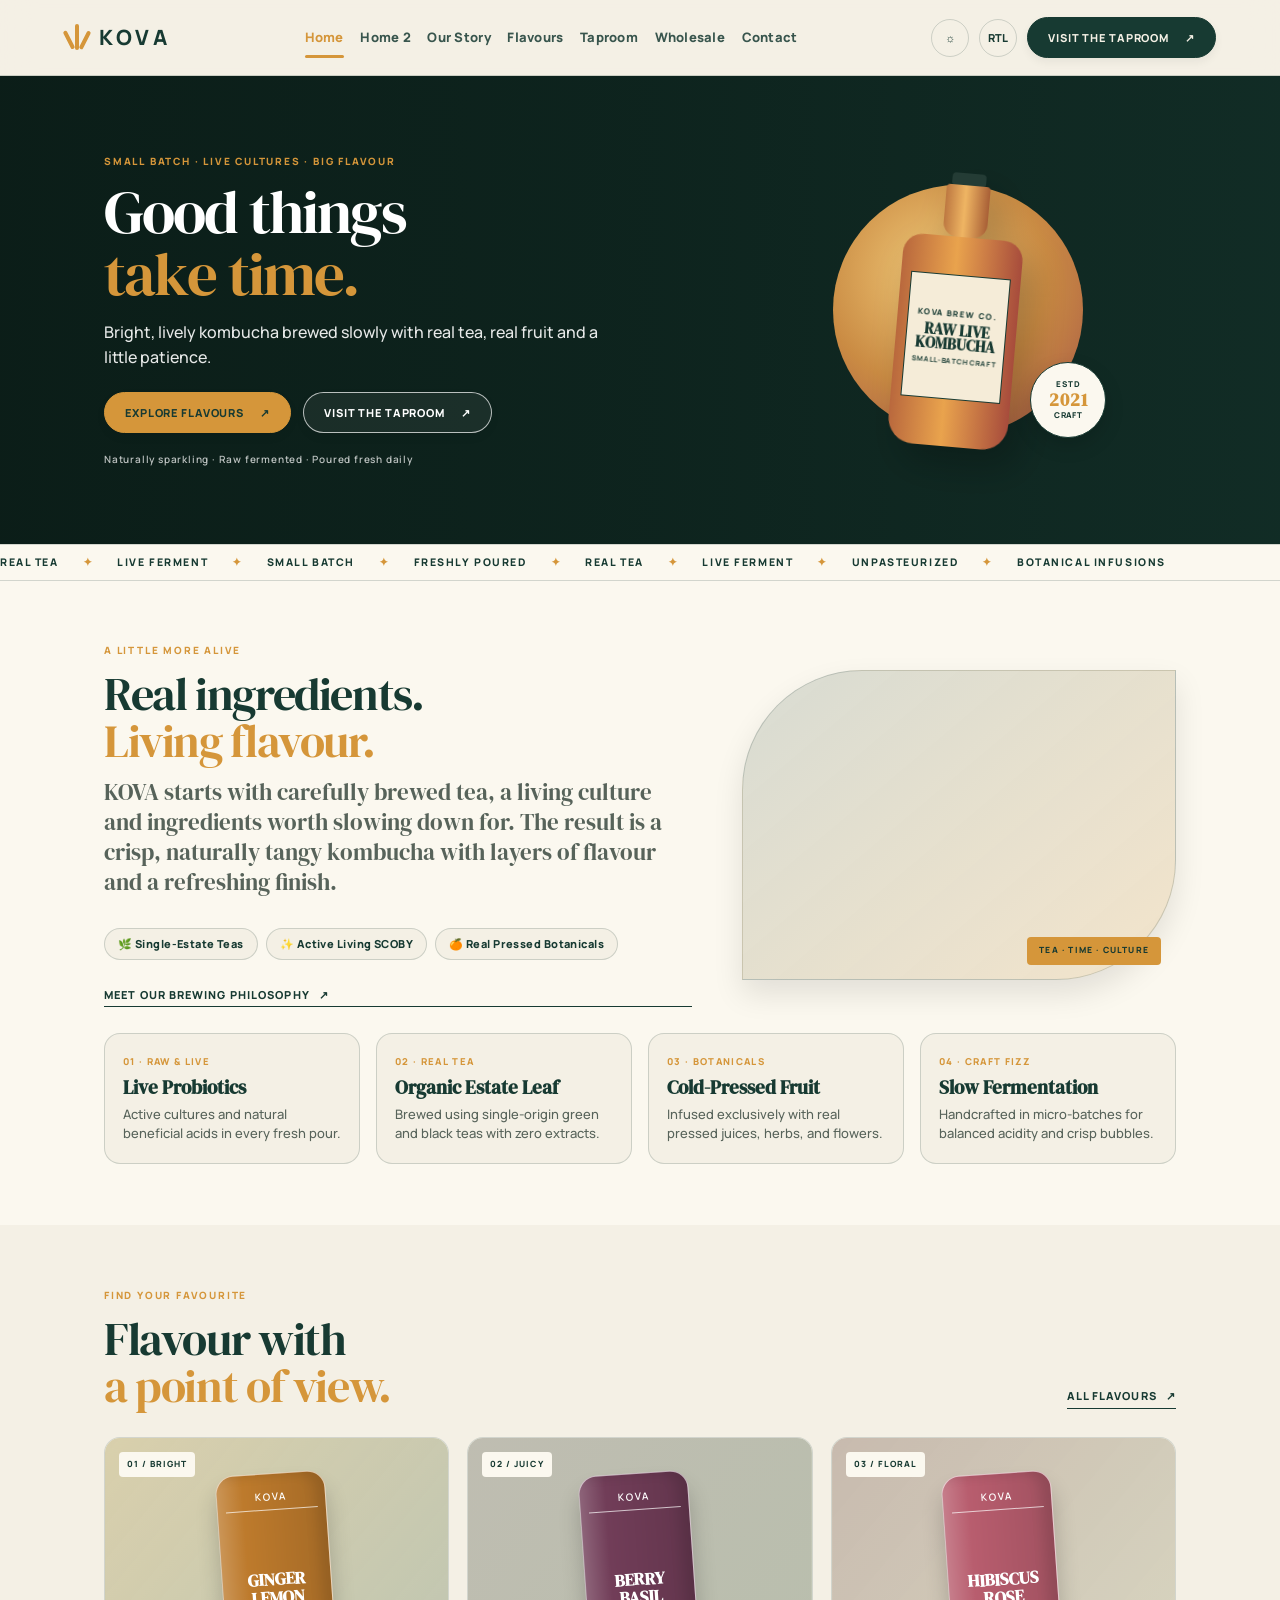
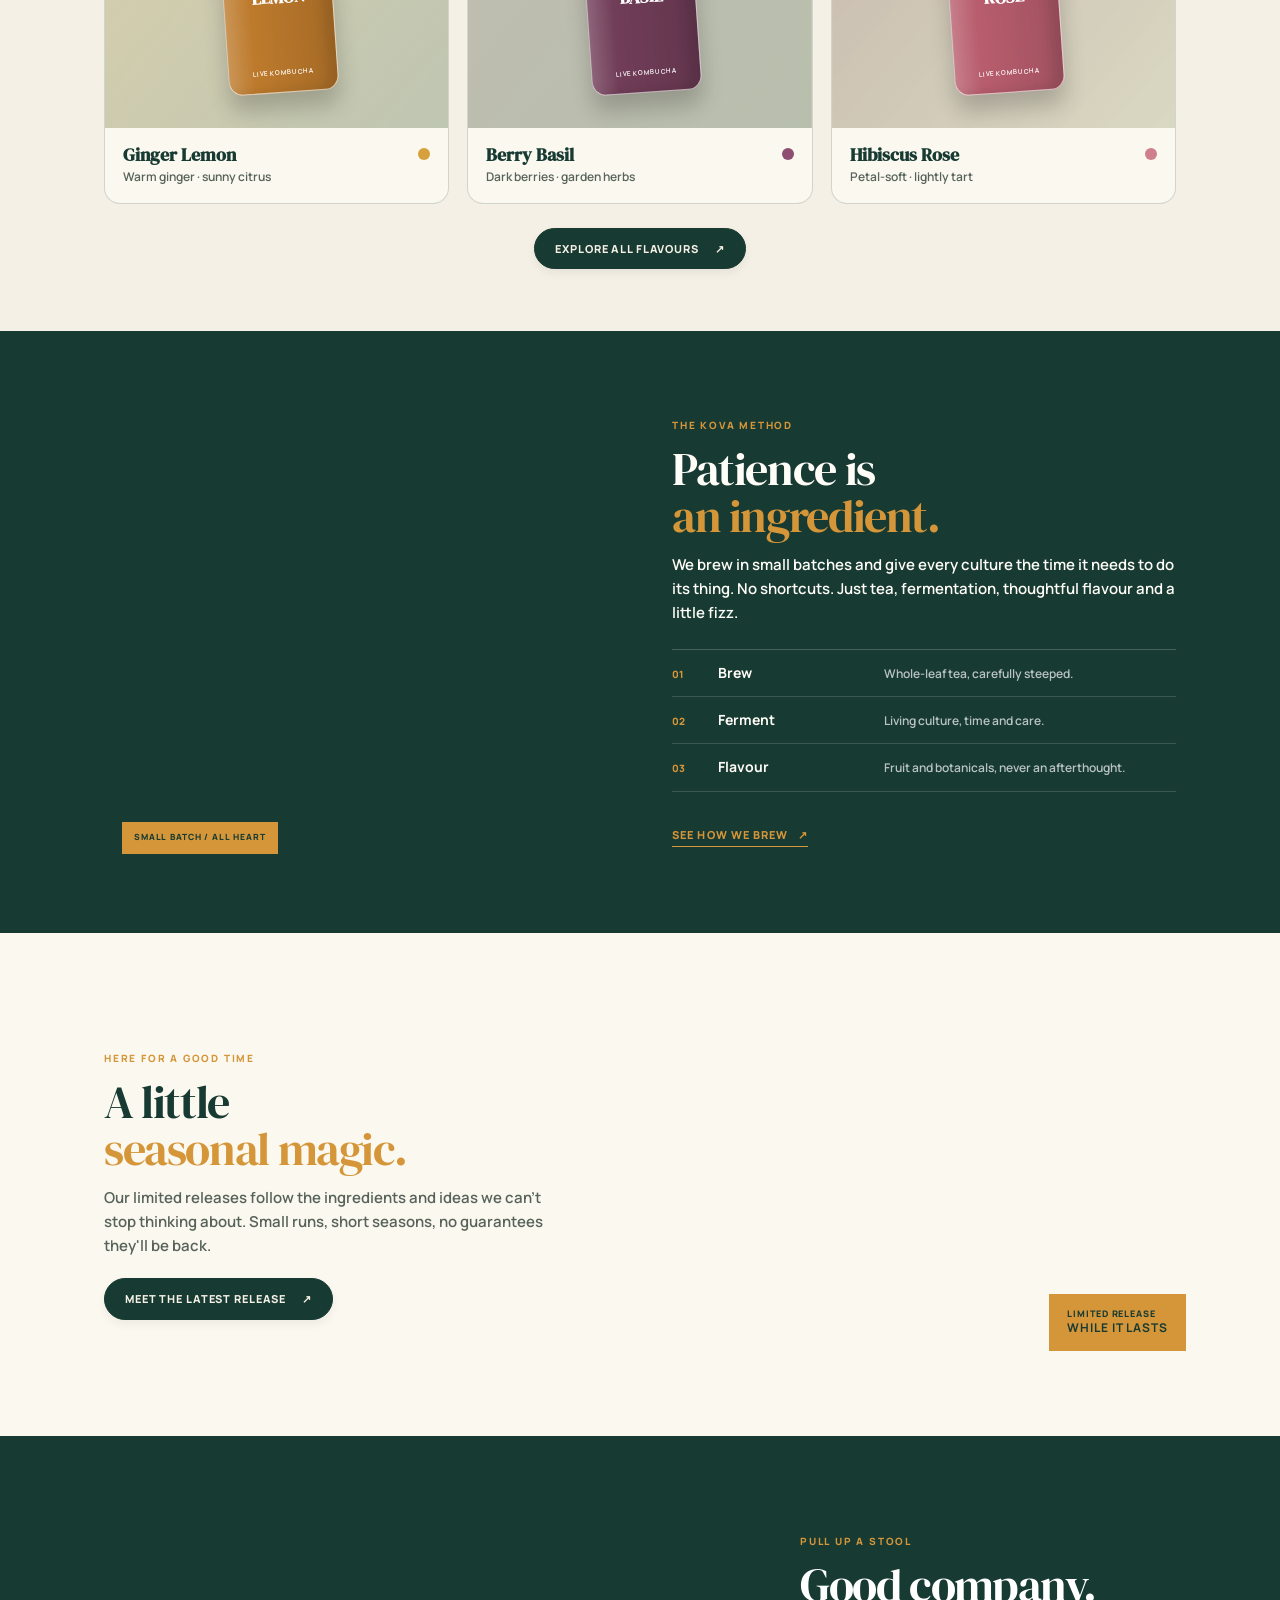
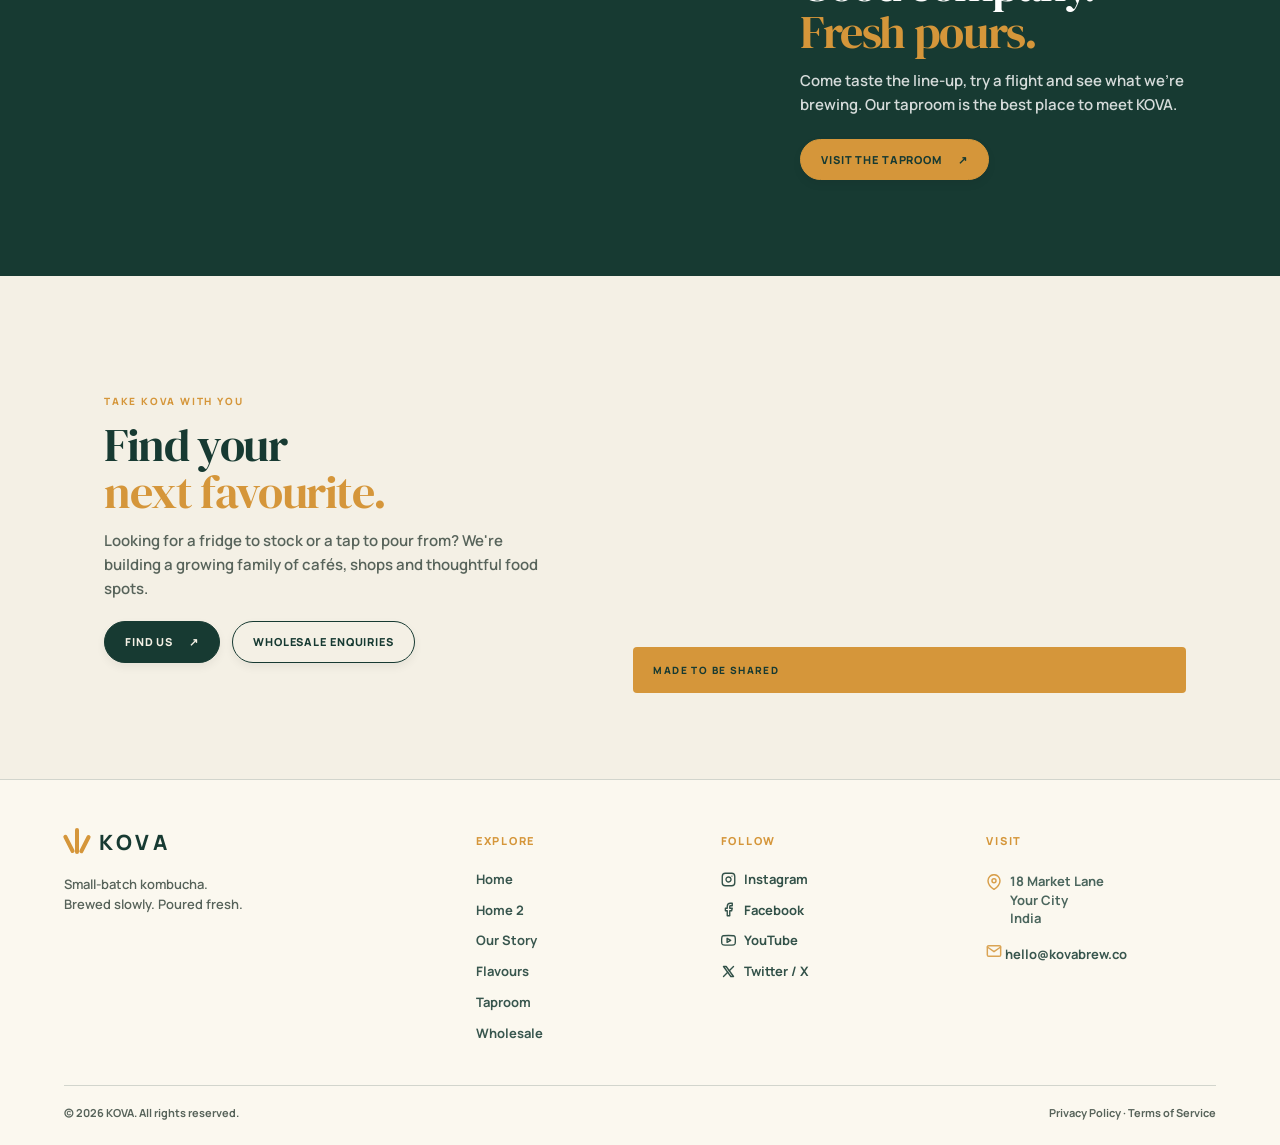
==== commit 8d6e8dde: "intclintfix" ====
--- a/index.html
+++ b/index.html
@@ -11,6 +11,291 @@
   <link rel="preconnect" href="https://fonts.gstatic.com" crossorigin>
   <link href="https://fonts.googleapis.com/css2?family=DM+Serif+Display&family=Manrope:wght@400;500;600;700;800&family=DM+Sans:wght@400;500;600;700&family=Playfair+Display:ital,wght@0,500;0,600;1,500;1,600&display=swap" rel="stylesheet">
   <link rel="stylesheet" href="css/styles.css">
+  <style>
+    /* Header Responsiveness: Tablet View and 1024p view from 300px to 1100px */
+    /* Keeps Theme toggle, RTL toggle, and Side menu button pinned to the Right Corner (Like Mobile View) */
+    @media (max-width: 1100px) {
+      .site-header {
+        display: flex !important;
+        align-items: center !important;
+        justify-content: space-between !important;
+        width: 100% !important;
+        max-width: 100% !important;
+        padding-inline: clamp(16px, 4vw, 36px) !important;
+        box-sizing: border-box !important;
+        position: sticky !important;
+        top: 0 !important;
+        z-index: 50 !important;
+      }
+
+      .site-header .brand {
+        display: inline-flex !important;
+        align-items: center !important;
+        flex: 0 0 auto !important;
+        margin-right: auto !important;
+        margin-left: 0 !important;
+      }
+
+      .site-header .desktop-nav,
+      .site-header .header-cta {
+        display: none !important;
+      }
+
+      .site-header .header-actions {
+        display: flex !important;
+        align-items: center !important;
+        justify-content: flex-end !important;
+        margin-left: auto !important;
+        margin-right: 0 !important;
+        gap: 8px !important;
+        flex: 0 0 auto !important;
+      }
+
+      .site-header .menu-toggle {
+        display: inline-flex !important;
+        align-items: center !important;
+        justify-content: center !important;
+        flex-direction: column !important;
+        cursor: pointer !important;
+        width: 38px !important;
+        height: 38px !important;
+        min-width: 38px !important;
+        max-width: 38px !important;
+        aspect-ratio: 1 / 1 !important;
+        border: 1.5px solid var(--line) !important;
+        border-radius: 50% !important;
+        background: transparent !important;
+        padding: 0 !important;
+        box-sizing: border-box !important;
+        flex: 0 0 38px !important;
+        flex-shrink: 0 !important;
+        gap: 4.5px !important;
+        transition: transform .2s, border-color .2s;
+      }
+
+      .site-header .menu-toggle:hover {
+        border-color: var(--accent) !important;
+        transform: scale(1.05);
+      }
+
+      .site-header .menu-toggle span {
+        width: 18px !important;
+        height: 2px !important;
+        min-height: 2px !important;
+        background-color: var(--ink) !important;
+        display: block !important;
+        border-radius: 2px !important;
+        margin: 0 !important;
+        padding: 0 !important;
+        flex-shrink: 0 !important;
+        transition: transform .25s ease, opacity .25s ease, background-color .2s ease;
+      }
+
+      .site-header .menu-toggle:hover span {
+        background-color: var(--accent) !important;
+      }
+
+      .site-header .menu-toggle[aria-expanded="true"] {
+        border-color: var(--accent) !important;
+      }
+
+      .site-header .menu-toggle[aria-expanded="true"] span:nth-child(1) {
+        transform: translateY(6.5px) rotate(45deg);
+      }
+
+      .site-header .menu-toggle[aria-expanded="true"] span:nth-child(2) {
+        opacity: 0;
+        transform: scaleX(0);
+      }
+
+      .site-header .menu-toggle[aria-expanded="true"] span:nth-child(3) {
+        transform: translateY(-6.5px) rotate(-45deg);
+      }
+
+      .site-header .theme-toggle,
+      .site-header .rtl-toggle {
+        width: 38px !important;
+        height: 38px !important;
+        min-width: 38px !important;
+        max-width: 38px !important;
+        aspect-ratio: 1 / 1 !important;
+        border: 1.5px solid var(--line) !important;
+        border-radius: 50% !important;
+        display: inline-flex !important;
+        align-items: center !important;
+        justify-content: center !important;
+        padding: 0 !important;
+        box-sizing: border-box !important;
+        flex: 0 0 38px !important;
+        flex-shrink: 0 !important;
+      }
+
+      .rtl-label {
+        display: inline-block;
+        font-size: 10px;
+        font-weight: 800;
+        letter-spacing: 0;
+        line-height: 1;
+        text-align: center;
+      }
+
+      /* RTL direction: Brand on the right and actions on the left corner */
+      [dir="rtl"] .site-header .brand {
+        margin-left: auto !important;
+        margin-right: 0 !important;
+      }
+
+      [dir="rtl"] .site-header .header-actions {
+        margin-left: 0 !important;
+        margin-right: auto !important;
+        justify-content: flex-start !important;
+      }
+
+      .mobile-menu {
+        position: absolute;
+        display: block;
+        visibility: hidden;
+        opacity: 0;
+        transform: translateY(-10px);
+        left: 0;
+        right: 0;
+        top: 76px;
+        background: var(--bg);
+        border-bottom: 1px solid var(--line);
+        padding: 20px 18px 24px;
+        transition: .22s ease;
+        font-family: var(--sans);
+        z-index: 49;
+      }
+
+      .mobile-menu.open {
+        visibility: visible;
+        opacity: 1;
+        transform: none;
+      }
+    }
+
+    @media (max-width: 760px) {
+      .site-header {
+        height: 68px !important;
+        padding-inline: 18px !important;
+      }
+
+      .site-header .header-actions {
+        gap: 6px !important;
+      }
+
+      .mobile-menu {
+        top: 68px !important;
+      }
+    }
+
+    @media (max-width: 480px) {
+      .site-header {
+        padding-inline: 12px !important;
+      }
+
+      .site-header .theme-toggle,
+      .site-header .rtl-toggle,
+      .site-header .menu-toggle {
+        width: 34px !important;
+        height: 34px !important;
+        min-width: 34px !important;
+        max-width: 34px !important;
+        aspect-ratio: 1 / 1 !important;
+        border-radius: 50% !important;
+        flex: 0 0 34px !important;
+        font-size: 8.5px !important;
+      }
+
+      .site-header .menu-toggle span {
+        width: 15px !important;
+      }
+
+      .site-header .header-actions {
+        gap: 5px !important;
+      }
+    }
+
+    /* Mobile responsive adjustments for feature cards */
+    @media (max-width: 1100px) {
+      .home-features {
+        grid-template-columns: repeat(2, 1fr);
+        gap: 16px;
+      }
+    }
+    @media (max-width: 640px) {
+      .home-features {
+        grid-template-columns: 1fr;
+        gap: 14px;
+        margin-top: 22px;
+      }
+      .home-card {
+        padding: 18px 18px;
+        border-radius: 16px;
+      }
+      .home-card h3 {
+        font-size: 19px;
+      }
+    }
+    @media (max-width: 480px) {
+      .home-features {
+        grid-template-columns: 1fr;
+        gap: 12px;
+        margin-top: 18px;
+      }
+      .home-card {
+        padding: 16px 16px;
+        border-radius: 14px;
+      }
+      .home-card .card-num {
+        font-size: 9.5px;
+        letter-spacing: .12em;
+        margin-bottom: 6px;
+      }
+      .home-card h3 {
+        font-size: 18px;
+        margin-bottom: 6px;
+        line-height: 1.2;
+      }
+      .home-card p {
+        font-size: 13px;
+        line-height: 1.45;
+      }
+    }
+
+    /* Refined Mobile Navigation Typography */
+    .mobile-menu nav a {
+      font-family: var(--serif);
+      font-size: 17px !important;
+      font-weight: 500;
+      line-height: 1.35;
+      letter-spacing: .01em;
+      padding: 10px 0 !important;
+      border-bottom: 1px solid var(--line);
+      color: var(--ink);
+      display: flex;
+      align-items: center;
+      transition: color .2s ease, padding-left .2s ease;
+    }
+    .mobile-menu nav a:hover {
+      color: var(--accent);
+      transform: none;
+      padding-left: 6px;
+    }
+    .mobile-menu a.active {
+      color: var(--accent);
+      font-weight: 700;
+      padding-left: 10px;
+      border-left: 3px solid var(--accent);
+    }
+    @media (max-width: 480px) {
+      .mobile-menu nav a {
+        font-size: 15.5px !important;
+        padding: 8.5px 0 !important;
+      }
+    }
+  </style>
   <script src="js/script.js" defer></script>
 </head>
 <body id="top">
--- a/css/styles.css
+++ b/css/styles.css
@@ -238,20 +238,26 @@
 
 .theme-toggle,
 .rtl-toggle {
-  width: 38px;
-  height: 38px;
-  border: 1.5px solid var(--line);
-  border-radius: 50%;
+  width: 38px !important;
+  height: 38px !important;
+  min-width: 38px !important;
+  max-width: 38px !important;
+  aspect-ratio: 1 / 1 !important;
+  border: 1.5px solid var(--line) !important;
+  border-radius: 50% !important;
   background: transparent;
   color: var(--ink);
-  display: inline-flex;
-  align-items: center;
-  justify-content: center;
+  display: inline-flex !important;
+  align-items: center !important;
+  justify-content: center !important;
   font-size: 11px;
   font-weight: 800;
-  letter-spacing: .05em;
-  padding: 0;
-  flex-shrink: 0;
+  letter-spacing: 0;
+  line-height: 1;
+  padding: 0 !important;
+  box-sizing: border-box !important;
+  flex: 0 0 38px !important;
+  flex-shrink: 0 !important;
   transition: transform .2s, border-color .2s, color .2s;
   cursor: pointer;
   font-family: var(--sans);
@@ -259,8 +265,8 @@
 
 .theme-toggle:hover,
 .rtl-toggle:hover {
-  border-color: var(--accent);
-  color: var(--accent);
+  border-color: var(--accent) !important;
+  color: var(--accent) !important;
   transform: scale(1.05);
 }
 
@@ -309,20 +315,64 @@
 
 .menu-toggle {
   display: none;
-  background: none;
-  border: 0;
-  width: 38px;
-  height: 38px;
-  padding: 8px;
-  cursor: pointer;
+  width: 38px !important;
+  height: 38px !important;
+  min-width: 38px !important;
+  max-width: 38px !important;
+  aspect-ratio: 1 / 1 !important;
+  border: 1.5px solid var(--line) !important;
+  border-radius: 50% !important;
+  background: transparent !important;
+  color: var(--ink) !important;
+  padding: 0 !important;
+  box-sizing: border-box !important;
+  cursor: pointer !important;
+  flex: 0 0 38px !important;
+  flex-shrink: 0 !important;
+  flex-direction: column !important;
+  align-items: center !important;
+  justify-content: center !important;
+  gap: 4.5px !important;
+  transition: transform .2s, border-color .2s, color .2s;
+}
+
+.menu-toggle:hover {
+  border-color: var(--accent) !important;
+  transform: scale(1.05);
 }
 
 .menu-toggle span {
-  height: 2.2px;
-  background: var(--ink);
-  display: block;
-  margin: 5px 0;
-  border-radius: 4px;
+  width: 18px !important;
+  height: 2px !important;
+  min-height: 2px !important;
+  background-color: var(--ink) !important;
+  display: block !important;
+  border-radius: 2px !important;
+  margin: 0 !important;
+  padding: 0 !important;
+  flex-shrink: 0 !important;
+  transition: transform .25s ease, opacity .25s ease, background-color .2s ease;
+}
+
+.menu-toggle:hover span {
+  background-color: var(--accent) !important;
+}
+
+.menu-toggle[aria-expanded="true"] {
+  border-color: var(--accent) !important;
+}
+
+.menu-toggle[aria-expanded="true"] span:nth-child(1) {
+  transform: translateY(6.5px) rotate(45deg);
+}
+
+.menu-toggle[aria-expanded="true"] span:nth-child(2) {
+  opacity: 0;
+  transform: scaleX(0);
+}
+
+.menu-toggle[aria-expanded="true"] span:nth-child(3) {
+  transform: translateY(-6.5px) rotate(-45deg);
 }
 
 .mobile-menu {
@@ -1874,6 +1924,211 @@
 
 .map-panel {
   min-width: 0;
+}
+
+/* Proper Map Panel & Embedded Map Styling */
+.proper-map-panel {
+  position: relative;
+  display: flex;
+  flex-direction: column;
+  gap: 14px;
+  width: 100%;
+}
+
+.map-frame-wrapper {
+  position: relative;
+  width: 100%;
+  height: 380px;
+  border-radius: 20px;
+  overflow: hidden;
+  border: 1.5px solid var(--line);
+  box-shadow: 0 14px 34px rgba(0, 0, 0, 0.08);
+  background: var(--surface, #eae6da);
+}
+
+.proper-map-iframe {
+  width: 100%;
+  height: 100%;
+  border: 0;
+  display: block;
+  filter: contrast(1.02) saturate(1.05);
+  transition: filter 0.3s ease;
+}
+
+html[data-theme="dark"] .proper-map-iframe {
+  filter: invert(90%) hue-rotate(180deg) contrast(95%);
+}
+
+.map-floating-card {
+  position: absolute;
+  top: 14px;
+  left: 14px;
+  background: color-mix(in srgb, var(--bg) 92%, transparent);
+  backdrop-filter: blur(14px);
+  -webkit-backdrop-filter: blur(14px);
+  border: 1px solid var(--line);
+  border-radius: 14px;
+  padding: 12px 14px;
+  box-shadow: 0 8px 24px rgba(0, 0, 0, 0.12);
+  max-width: 250px;
+  z-index: 5;
+  display: flex;
+  flex-direction: column;
+  gap: 5px;
+  transition: transform 0.2s ease, box-shadow 0.2s ease;
+}
+
+.map-floating-card:hover {
+  transform: translateY(-2px);
+  box-shadow: 0 12px 28px rgba(0, 0, 0, 0.16);
+}
+
+.map-card-status {
+  display: flex;
+  align-items: center;
+  gap: 6px;
+  font-size: 10px;
+  font-weight: 800;
+  letter-spacing: 0.08em;
+  text-transform: uppercase;
+  color: #276749;
+}
+
+html[data-theme="dark"] .map-card-status {
+  color: #68d391;
+}
+
+.status-dot {
+  width: 7px;
+  height: 7px;
+  border-radius: 50%;
+  background: #38a169;
+  box-shadow: 0 0 0 3px rgba(56, 161, 105, 0.25);
+  animation: statusPulse 2s infinite ease-in-out;
+  display: inline-block;
+}
+
+@keyframes statusPulse {
+  0%, 100% { transform: scale(1); opacity: 1; }
+  50% { transform: scale(1.25); opacity: 0.75; }
+}
+
+.map-card-title {
+  font-family: var(--serif, serif);
+  font-size: 16px;
+  font-weight: 600;
+  color: var(--ink);
+  line-height: 1.25;
+}
+
+.map-card-address {
+  font-size: 11.5px;
+  color: var(--muted);
+  line-height: 1.35;
+  font-family: var(--sans);
+}
+
+.map-card-link {
+  display: inline-flex;
+  align-items: center;
+  gap: 5px;
+  align-self: flex-start;
+  margin-top: 4px;
+  font-size: 11px;
+  font-weight: 800;
+  text-transform: uppercase;
+  letter-spacing: 0.06em;
+  color: var(--ink);
+  text-decoration: underline;
+  text-underline-offset: 3px;
+  transition: color 0.2s ease;
+  font-family: var(--sans);
+}
+
+.map-card-link:hover {
+  color: var(--accent);
+}
+
+.map-footer-bar {
+  display: flex;
+  align-items: center;
+  justify-content: space-between;
+  gap: 12px;
+  flex-wrap: wrap;
+  padding: 2px 2px 0;
+  font-size: 11.5px;
+}
+
+.map-amenities {
+  display: flex;
+  align-items: center;
+  gap: 14px;
+  color: var(--muted);
+  font-weight: 600;
+  font-family: var(--sans);
+  flex-wrap: wrap;
+}
+
+.map-amenities span {
+  display: inline-flex;
+  align-items: center;
+  gap: 5px;
+}
+
+.map-external-link {
+  display: inline-flex;
+  align-items: center;
+  gap: 6px;
+  font-weight: 800;
+  letter-spacing: 0.04em;
+  color: var(--ink);
+  text-decoration: none;
+  font-family: var(--sans);
+  transition: color 0.2s ease, transform 0.2s ease;
+}
+
+.map-external-link:hover {
+  color: var(--accent);
+  transform: translateY(-1px);
+}
+
+/* RTL support for map card & amenities */
+[dir="rtl"] .map-floating-card {
+  left: auto;
+  right: 14px;
+  text-align: right;
+}
+
+[dir="rtl"] .map-card-link {
+  align-self: flex-end;
+}
+
+@media (max-width: 640px) {
+  .map-frame-wrapper {
+    height: 310px;
+    border-radius: 16px;
+  }
+  .map-floating-card {
+    top: 10px;
+    left: 10px;
+    max-width: 230px;
+    padding: 10px 12px;
+  }
+  [dir="rtl"] .map-floating-card {
+    right: 10px;
+    left: auto;
+  }
+  .map-card-title {
+    font-size: 14px;
+  }
+  .map-card-address {
+    font-size: 10.5px;
+  }
+  .map-footer-bar {
+    flex-direction: column;
+    align-items: flex-start;
+    gap: 8px;
+  }
 }
 
 .map-pattern {
@@ -2140,23 +2395,46 @@
 }
 
 /* Responsive Media Queries */
-@media (max-width: 1024px) {
+@media (max-width: 1100px) {
+  .site-header {
+    display: flex;
+    align-items: center;
+    justify-content: space-between;
+    width: 100%;
+    padding-inline: clamp(16px, 4vw, 36px);
+  }
+  .site-header .brand {
+    margin-right: auto;
+    margin-left: 0;
+    flex: 0 0 auto;
+  }
   .desktop-nav,
   .header-cta {
-    display: none;
+    display: none !important;
   }
   .menu-toggle {
-    display: block;
+    display: inline-flex !important;
+    align-items: center !important;
+    justify-content: center !important;
+    flex: 0 0 38px !important;
   }
   .header-actions {
     margin-left: auto;
+    margin-right: 0;
     display: flex;
     align-items: center;
+    justify-content: flex-end;
     gap: 8px;
+    flex: 0 0 auto;
+  }
+  [dir="rtl"] .site-header .brand {
+    margin-left: auto;
+    margin-right: 0;
   }
   [dir="rtl"] .header-actions {
     margin-left: 0;
     margin-right: auto;
+    justify-content: flex-start;
   }
   .mobile-menu {
     position: absolute;
@@ -2185,14 +2463,25 @@
   }
   .mobile-menu nav a {
     font-family: var(--serif);
-    font-size: 26px;
-    padding: 8px 0;
+    font-size: 17px;
+    font-weight: 500;
+    line-height: 1.35;
+    letter-spacing: .01em;
+    padding: 10px 0;
     border-bottom: 1px solid var(--line);
     color: var(--ink);
+    display: flex;
+    align-items: center;
+    transition: color .2s ease, padding-left .2s ease;
+  }
+  .mobile-menu nav a:hover {
+    color: var(--accent);
+    transform: none;
+    padding-left: 6px;
   }
   .mobile-menu a.active {
     color: var(--accent);
-    font-weight: 800;
+    font-weight: 700;
     padding-left: 10px;
     border-left: 3px solid var(--accent);
   }
@@ -2395,9 +2684,15 @@
   .theme-toggle,
   .rtl-toggle,
   .menu-toggle {
-    width: 34px;
-    height: 34px;
+    width: 34px !important;
+    height: 34px !important;
+    min-width: 34px !important;
+    max-width: 34px !important;
+    flex: 0 0 34px !important;
     font-size: 8.5px;
+  }
+  .menu-toggle span {
+    width: 15px !important;
   }
   .button {
     padding: 10px 15px;
@@ -2442,6 +2737,11 @@
   padding-right: 10px;
   border-left: 0;
   border-right: 3px solid var(--accent);
+}
+
+[dir="rtl"] .mobile-menu nav a:hover {
+  padding-left: 0;
+  padding-right: 6px;
 }
 
 [dir="rtl"] .button span,
@@ -2571,24 +2871,56 @@
   border-color: var(--ink);
 }
 
-.secondary-button {
-  border: 1.5px solid var(--ink);
-  color: var(--ink);
-  background: transparent;
-}
-
-.secondary-button:hover {
-  background: var(--ink);
-  color: var(--bg);
+.secondary-button,
+.hero-buttons .secondary-button {
+  border: 1.5px solid var(--ink) !important;
+  color: var(--ink) !important;
+  background: var(--surface) !important;
+  padding: 11px 22px !important;
+  border-radius: 999px !important;
+  display: inline-flex !important;
+  align-items: center !important;
+  justify-content: center !important;
+  gap: 8px !important;
+  font-size: 11px !important;
+  font-weight: 800 !important;
+  letter-spacing: .08em !important;
+  text-transform: uppercase !important;
+  box-shadow: 0 4px 12px rgba(0, 0, 0, 0.05);
+  transition: transform .2s, box-shadow .2s, background .2s, color .2s, border-color .2s;
+}
+
+.secondary-button:hover,
+.hero-buttons .secondary-button:hover {
+  background: var(--ink) !important;
+  color: var(--bg) !important;
+  border-color: var(--ink) !important;
+  transform: translateY(-2px);
+  box-shadow: 0 6px 16px rgba(0, 0, 0, 0.12);
+}
+
+[data-theme="dark"] .secondary-button,
+[data-theme="dark"] .hero-buttons .secondary-button {
+  border-color: var(--line) !important;
+  background: rgba(255, 255, 255, 0.06) !important;
+  color: var(--ink) !important;
+}
+
+[data-theme="dark"] .secondary-button:hover,
+[data-theme="dark"] .hero-buttons .secondary-button:hover {
+  background: var(--accent) !important;
+  color: #173a32 !important;
+  border-color: var(--accent) !important;
 }
 
 .hero.section .hero-visual,
 #home.hero .hero-visual {
-  min-height: 360px;
-  max-height: 430px;
+  min-height: 400px;
   position: relative;
-  display: grid;
-  place-items: center;
+  display: flex;
+  flex-direction: column;
+  align-items: center;
+  justify-content: center;
   width: 100%;
 }
 
@@ -2700,10 +3032,10 @@
 #home.hero .hero-sticker {
   position: absolute;
   z-index: 3;
-  right: 4%;
-  bottom: 8%;
-  width: 100px;
-  height: 100px;
+  left: calc(50% + 18px);
+  bottom: 45px;
+  width: 96px;
+  height: 96px;
   border: 2px solid var(--ink);
   border-radius: 50%;
   display: flex;
@@ -2727,7 +3059,7 @@
 .hero.section .sticker-percent,
 #home.hero .sticker-percent {
   font-family: var(--serif);
-  font-size: 22px;
+  font-size: 24px;
   font-weight: 800;
   line-height: 1;
   color: var(--ink);
@@ -2736,24 +3068,49 @@
 .hero.section .sticker-text,
 #home.hero .sticker-text {
   font-family: var(--sans);
-  font-size: 9.5px;
+  font-size: 10px;
   font-weight: 800;
   letter-spacing: .14em;
-  line-height: 1.2;
-  margin-top: 3px;
-  color: var(--accent);
+  line-height: 1.25;
+  margin-top: 4px;
+  color: var(--ink) !important;
   text-transform: uppercase;
+  opacity: 1 !important;
+}
+
+[data-theme="dark"] .hero.section .hero-sticker,
+[data-theme="dark"] #home.hero .hero-sticker {
+  background: #173a32;
+  border-color: rgba(247, 241, 228, 0.45);
+}
+
+[data-theme="dark"] .hero.section .sticker-percent,
+[data-theme="dark"] #home.hero .sticker-percent {
+  color: #fffdf7;
+}
+
+[data-theme="dark"] .hero.section .sticker-text,
+[data-theme="dark"] #home.hero .sticker-text {
+  color: var(--accent) !important;
 }
 
 .hero.section .hero-caption,
 #home.hero .hero-caption {
-  position: absolute;
-  bottom: 2%;
-  left: 6%;
-  font-size: 9px;
+  position: relative;
+  bottom: auto;
+  left: auto;
+  right: auto;
+  margin-top: 14px;
+  margin-bottom: 0;
+  font-size: 10px;
   letter-spacing: .16em;
   font-weight: 800;
   color: var(--muted);
+  text-align: center;
+  z-index: 5;
+  width: 100%;
+  text-transform: uppercase;
+  display: block;
 }
 
 .hero.section .ticker,
@@ -3090,50 +3447,148 @@
 }
 
 .flavour-card {
-  min-height: 420px;
-  border-radius: 24px;
-  padding: 18px;
+  min-height: 430px;
+  border-radius: 26px;
+  padding: 26px 22px 24px;
   display: flex;
   flex-direction: column;
   justify-content: space-between;
+  align-items: center;
+  text-align: center;
   overflow: hidden;
   position: relative;
-  transition: transform .3s, box-shadow .3s;
+  box-shadow: 0 10px 24px -6px rgba(0, 0, 0, .08);
+  transition: transform .35s cubic-bezier(0.2, 0.8, 0.2, 1), box-shadow .35s ease;
 }
 
 .flavour-card:hover {
-  transform: translateY(-6px);
-  box-shadow: 0 14px 28px rgba(0, 0, 0, .14);
-}
-
-.card-ginger { background: #e4a64e; }
-.card-berry { background: #9c5b6c; }
-.card-hibiscus { background: #e4b7a5; }
-.card-mango { background: #a9ad60; }
+  transform: translateY(-8px);
+  box-shadow: 0 20px 36px -8px rgba(0, 0, 0, .18);
+}
+
+.card-ginger {
+  background: radial-gradient(circle at 50% 46%, rgba(255, 255, 255, .32) 0%, rgba(255, 255, 255, 0) 65%), #e4a64e;
+}
+.card-berry {
+  background: radial-gradient(circle at 50% 46%, rgba(255, 255, 255, .24) 0%, rgba(255, 255, 255, 0) 65%), #9c5b6c;
+}
+.card-hibiscus {
+  background: radial-gradient(circle at 50% 46%, rgba(255, 255, 255, .34) 0%, rgba(255, 255, 255, 0) 65%), #e4b7a5;
+}
+.card-mango {
+  background: radial-gradient(circle at 50% 46%, rgba(255, 255, 255, .26) 0%, rgba(255, 255, 255, 0) 65%), #a9ad60;
+}
 
 .card-top {
   display: flex;
   justify-content: space-between;
-  font-size: 9.5px;
-  font-weight: 800;
-  letter-spacing: .13em;
+  align-items: center;
+  width: 100%;
+  font-size: 10px;
+  font-weight: 800;
+  letter-spacing: .15em;
   color: #173a32;
+  text-transform: uppercase;
+  z-index: 2;
+}
+
+.card-top span:last-child {
+  background: rgba(23, 58, 50, .09);
+  padding: 4px 10px;
+  border-radius: 99px;
+  font-size: 9px;
+  letter-spacing: .12em;
+}
+
+.flavour-card .can {
+  align-self: center;
+  margin: 18px auto 14px;
+  width: 122px;
+  height: 240px;
+  display: flex;
+  flex-direction: column;
+  align-items: center;
+  justify-content: space-between;
+  border-radius: 18px 18px 14px 14px;
+  border: 1.5px solid rgba(255, 255, 255, .65);
+  box-shadow: inset -10px 0 14px rgba(0, 0, 0, .2), inset 6px 0 10px rgba(255, 255, 255, .25), 0 20px 30px -8px rgba(0, 0, 0, .26);
+  padding: 14px 10px;
+  text-align: center;
+  color: #fff;
+  transform: rotate(-3deg);
+  transform-origin: center center;
+  transition: transform .35s ease, box-shadow .35s ease;
+}
+
+.flavour-card:hover .can {
+  transform: rotate(0deg) scale(1.05) translateY(-4px);
+  box-shadow: inset -10px 0 14px rgba(0, 0, 0, .2), inset 6px 0 10px rgba(255, 255, 255, .3), 0 26px 36px -6px rgba(0, 0, 0, .32);
+}
+
+.flavour-card .can span {
+  font-size: 11px;
+  font-weight: 800;
+  letter-spacing: .2em;
+  text-transform: uppercase;
+  border-bottom: 1px solid rgba(255, 255, 255, .6);
+  padding-bottom: 4px;
+  width: 100%;
+  display: block;
+}
+
+.flavour-card .can b {
+  font-family: var(--serif);
+  font-size: 17px;
+  line-height: 1.08;
+  font-weight: 700;
+  text-transform: uppercase;
+  margin: auto 0;
+  letter-spacing: .02em;
+}
+
+.flavour-card .can small {
+  font-size: 8px;
+  font-weight: 700;
+  letter-spacing: .15em;
+  text-transform: uppercase;
+  border-top: 1px solid rgba(255, 255, 255, .6);
+  border-bottom: none;
+  padding-top: 4px;
+  padding-bottom: 0;
+  width: 100%;
+  display: block;
+}
+
+.flavour-card > div:last-child {
+  width: 100%;
+  text-align: center;
+  margin-top: 12px;
+  display: flex;
+  flex-direction: column;
+  align-items: center;
+  justify-content: center;
+  z-index: 2;
 }
 
 .flavour-card h3 {
   font-family: var(--serif);
-  font-size: 26px;
+  font-size: 27px;
   font-weight: 400;
+  margin: 0 0 5px;
+  line-height: 1.15;
+  color: #173a32;
+  text-align: center;
+}
+
+.flavour-card p {
   margin: 0;
-}
-
-.flavour-card p {
-  margin: 2px 0 0;
   font-size: 11px;
   font-weight: 800;
-  letter-spacing: .08em;
+  letter-spacing: .13em;
   text-transform: uppercase;
   color: #173a32;
+  opacity: .88;
+  text-align: center;
 }
 
 .flavour-notes {
@@ -3338,18 +3793,26 @@
 }
 
 .gallery-head {
-  display: flex;
-  flex-direction: column;
+  display: flex !important;
+  flex-direction: column !important;
   align-items: flex-start !important;
+  justify-content: flex-start !important;
   text-align: left !important;
-  gap: 6px;
-  margin-bottom: 26px;
-  width: 100%;
+  gap: 6px !important;
+  margin-bottom: 26px !important;
+  width: 100% !important;
+}
+
+.gallery-head .eyebrow {
+  text-align: left !important;
+  align-self: flex-start !important;
+  margin: 0 !important;
 }
 
 .gallery-head h2 {
   text-align: left !important;
-  margin: 0;
+  align-self: flex-start !important;
+  margin: 0 !important;
 }
 
 .gallery-grid {
@@ -3526,6 +3989,181 @@
   padding-inline: var(--page-gutter);
 }
 
+/* Compact & Short Contact Section */
+.contact-compact-grid {
+  display: grid;
+  grid-template-columns: 1fr 1.15fr;
+  gap: clamp(24px, 3.5vw, 42px);
+  align-items: stretch;
+  margin-top: 10px;
+}
+
+.contact-info-card,
+.contact-form-card {
+  background: var(--bg);
+  border: 1px solid var(--line);
+  border-radius: 24px;
+  padding: 30px 28px;
+  display: flex;
+  flex-direction: column;
+  justify-content: space-between;
+  box-shadow: 0 10px 24px -8px rgba(0, 0, 0, 0.05);
+  transition: transform .3s ease, border-color .3s ease, box-shadow .3s ease;
+}
+
+.contact-info-card:hover,
+.contact-form-card:hover {
+  border-color: var(--accent);
+  transform: translateY(-3px);
+  box-shadow: 0 16px 32px -10px rgba(0, 0, 0, 0.08);
+}
+
+.contact-status-chip {
+  display: inline-flex;
+  align-items: center;
+  gap: 8px;
+  font-size: 10px;
+  font-weight: 800;
+  letter-spacing: .12em;
+  text-transform: uppercase;
+  color: var(--ink);
+  background: rgba(23, 58, 50, 0.06);
+  padding: 6px 12px;
+  border-radius: 99px;
+  align-self: flex-start;
+  margin-bottom: 16px;
+}
+
+[data-theme="dark"] .contact-status-chip {
+  background: rgba(255, 255, 255, 0.08);
+  color: var(--accent);
+}
+
+.contact-channels-pills {
+  display: flex;
+  flex-wrap: wrap;
+  gap: 8px;
+  margin-bottom: 22px;
+}
+
+.contact-channels-pills span {
+  font-size: 9.5px;
+  font-weight: 800;
+  letter-spacing: .1em;
+  text-transform: uppercase;
+  color: var(--muted);
+  background: var(--surface);
+  border: 1px solid var(--line);
+  padding: 4px 10px;
+  border-radius: 99px;
+}
+
+.contact-quick-list {
+  display: grid;
+  gap: 14px;
+  margin-bottom: 22px;
+}
+
+.contact-quick-item {
+  display: flex;
+  align-items: flex-start;
+  gap: 12px;
+}
+
+.contact-quick-item .cq-icon {
+  font-size: 14px;
+  display: inline-flex;
+  align-items: center;
+  justify-content: center;
+  width: 28px;
+  height: 28px;
+  border-radius: 8px;
+  background: var(--surface);
+  border: 1px solid var(--line);
+  flex-shrink: 0;
+  margin-top: 2px;
+}
+
+.contact-quick-item div {
+  display: flex;
+  flex-direction: column;
+}
+
+.contact-quick-item strong {
+  font-size: 9.5px;
+  font-weight: 800;
+  letter-spacing: .12em;
+  text-transform: uppercase;
+  color: var(--muted);
+  margin-bottom: 2px;
+}
+
+.contact-quick-item a,
+.contact-quick-item span {
+  font-size: 14px;
+  font-weight: 700;
+  color: var(--ink);
+  transition: color .2s;
+}
+
+.contact-quick-item a:hover {
+  color: var(--accent);
+}
+
+.contact-card-actions {
+  display: flex;
+  flex-wrap: wrap;
+  gap: 16px;
+  padding-top: 18px;
+  border-top: 1px solid var(--line);
+}
+
+.contact-form-card .form-row {
+  display: grid;
+  grid-template-columns: 1fr 1fr;
+  gap: 14px;
+}
+
+.contact-form-card label {
+  display: flex;
+  flex-direction: column;
+  gap: 6px;
+  font-size: 10px;
+  font-weight: 800;
+  letter-spacing: .12em;
+  text-transform: uppercase;
+  color: var(--ink);
+  margin-bottom: 12px;
+}
+
+.contact-form-card input,
+.contact-form-card select,
+.contact-form-card textarea {
+  width: 100%;
+  padding: 10px 14px;
+  font-size: 13.5px;
+  font-family: inherit;
+  border: 1px solid var(--line);
+  border-radius: 12px;
+  background: var(--surface);
+  color: var(--ink);
+  transition: border-color .2s, box-shadow .2s;
+  outline: none;
+}
+
+.contact-form-card input:focus,
+.contact-form-card select:focus,
+.contact-form-card textarea:focus {
+  border-color: var(--accent);
+  box-shadow: 0 0 0 3px rgba(189, 122, 44, 0.15);
+}
+
+.contact-form-card button[type="submit"] {
+  margin-top: 4px;
+  width: 100%;
+  justify-content: center;
+}
+
 .contact-channels {
   display: grid;
   grid-template-columns: repeat(3, 1fr);
@@ -3712,3 +4350,581 @@
 .contact-form.submitted .form-success { display: block; }
 .rtl-label { display: inline-block; font-size: 11px; font-weight: 800; }
 .flavours { background: var(--bg); }
+
+/* ==========================================================================
+   Home 2 & Features Responsive Optimizations
+   ========================================================================== */
+@media (max-width: 1100px) {
+  .hero.section .hero-main,
+  #home.hero .hero-main {
+    grid-template-columns: 1fr;
+    gap: 32px;
+    text-align: left;
+  }
+  .flavour-grid {
+    grid-template-columns: repeat(2, 1fr);
+    gap: 22px;
+    max-width: 880px;
+    margin: 0 auto;
+  }
+  .flavour-card {
+    min-height: 440px;
+    padding: 28px 24px 26px;
+    align-items: center;
+    text-align: center;
+  }
+  .flavour-card .can {
+    width: 126px;
+    height: 248px;
+    margin: 18px auto 16px;
+  }
+  .flavour-card h3 {
+    font-size: 28px;
+  }
+  .flavour-card p {
+    font-size: 11.5px;
+  }
+  .flavour-card > div:last-child {
+    text-align: center;
+    width: 100%;
+  }
+  .flavour-notes,
+  .taproom-features,
+  .wholesale-services,
+  .contact-channels {
+    grid-template-columns: repeat(2, 1fr);
+    gap: 16px;
+  }
+  .home-features,
+  .hero.section .home-features,
+  #home.hero .home-features {
+    grid-template-columns: repeat(2, 1fr);
+    gap: 16px;
+  }
+}
+
+@media (max-width: 768px) {
+  :root {
+    --page-gutter: 20px;
+  }
+  .hero.section,
+  #home.hero {
+    padding: 24px 18px 40px !important;
+    gap: 28px !important;
+  }
+  .hero.section .hero-main,
+  #home.hero .hero-main {
+    grid-template-columns: 1fr;
+    gap: 26px;
+  }
+  .hero.section .hero-copy h1,
+  #home.hero .hero-copy h1 {
+    font-size: clamp(34px, 8vw, 48px);
+    margin-bottom: 16px;
+  }
+  .hero.section .hero-text,
+  #home.hero .hero-text {
+    font-size: 15.5px;
+    margin-bottom: 22px;
+  }
+  .hero.section .hero-visual,
+  #home.hero .hero-visual {
+    min-height: 380px;
+    max-height: none;
+    width: 100%;
+    display: flex;
+    flex-direction: column;
+    align-items: center;
+    justify-content: center;
+    padding-bottom: 12px;
+  }
+  .hero.section .hero-bottle,
+  #home.hero .hero-bottle {
+    transform: rotate(6deg) scale(0.92);
+    transform-origin: center center;
+  }
+  .hero.section .hero-sticker,
+  #home.hero .hero-sticker {
+    width: 86px;
+    height: 86px;
+    left: calc(50% + 16px);
+    bottom: 42px;
+  }
+  .hero.section .hero-caption,
+  #home.hero .hero-caption {
+    position: relative;
+    bottom: auto;
+    left: auto;
+    right: auto;
+    z-index: 5;
+    margin-top: 14px;
+    margin-bottom: 0;
+    font-size: 10px;
+    letter-spacing: .16em;
+    font-weight: 800;
+    color: var(--muted);
+    text-align: center;
+    display: block;
+    width: 100%;
+  }
+  .hero-orb {
+    width: min(60vw, 240px);
+  }
+  .home-features,
+  .hero.section .home-features,
+  #home.hero .home-features {
+    grid-template-columns: 1fr;
+    gap: 14px;
+    margin-top: 22px;
+  }
+  .home-card,
+  .hero.section .home-card,
+  #home.hero .home-card {
+    padding: 18px 18px;
+    border-radius: 16px;
+  }
+  .home-card h3,
+  .hero.section .home-card h3,
+  #home.hero .home-card h3 {
+    font-size: 19px;
+  }
+  .story,
+  .taproom,
+  .wholesale,
+  .contact {
+    padding-inline: 18px !important;
+    padding-block: 44px !important;
+  }
+  .story-grid {
+    grid-template-columns: 1fr;
+    gap: 24px;
+    margin-top: 20px;
+  }
+  .story-image {
+    min-height: 260px;
+    height: 260px;
+    width: 100%;
+    border-radius: 60px 0 60px 0;
+  }
+  .image-note {
+    right: 12px;
+    bottom: 12px;
+    padding: 12px 16px;
+    font-size: 9.5px;
+  }
+  .story-pillars {
+    grid-template-columns: 1fr;
+    gap: 14px;
+    margin-top: 20px;
+  }
+  .brew {
+    grid-template-columns: 1fr;
+    gap: 26px;
+  }
+  .brew-visual {
+    min-height: 280px;
+    height: 280px;
+    width: 100%;
+    border-radius: 0 60px 0 60px;
+  }
+  .brew-badge {
+    width: 85px;
+    height: 85px;
+    font-size: 15px;
+    left: 14px;
+    bottom: 14px;
+  }
+  .process {
+    display: grid;
+    grid-template-columns: repeat(2, 1fr);
+    gap: 12px;
+    padding: 16px 14px;
+    border: 1px solid var(--line);
+    border-radius: 14px;
+  }
+  .process i {
+    display: none;
+  }
+  .flavour-head,
+  .contact-head {
+    flex-direction: column;
+    align-items: flex-start;
+    gap: 12px;
+    margin-bottom: 24px;
+  }
+  .flavour-grid {
+    grid-template-columns: repeat(2, 1fr);
+    gap: 18px;
+    max-width: 700px;
+    margin: 0 auto;
+  }
+  .flavour-card {
+    min-height: 410px;
+    padding: 24px 20px 22px;
+    border-radius: 24px;
+    align-items: center;
+    text-align: center;
+  }
+  .flavour-card .can {
+    width: 118px;
+    height: 232px;
+    margin: 16px auto 14px;
+  }
+  .flavour-card h3 {
+    font-size: 25px;
+  }
+  .flavour-card p {
+    font-size: 11px;
+  }
+  .flavour-card > div:last-child {
+    text-align: center;
+    width: 100%;
+  }
+  .flavour-notes {
+    grid-template-columns: 1fr;
+    gap: 14px;
+    margin-top: 24px;
+  }
+  .taproom-main-grid {
+    grid-template-columns: 1fr;
+    gap: 26px;
+  }
+  .taproom-visual {
+    min-height: 300px;
+    border-radius: 60px 0 60px 0;
+  }
+  .taproom-visual:before {
+    border-radius: 50px 0 50px 0;
+    inset: 12px;
+  }
+  .tap-card {
+    width: 90%;
+    max-width: 330px;
+    padding: 22px 18px;
+  }
+  .taproom-features {
+    grid-template-columns: 1fr;
+    gap: 14px;
+    margin-top: 24px;
+  }
+  .gallery-grid {
+    grid-template-columns: 1fr;
+    grid-template-rows: auto;
+    gap: 12px;
+  }
+  .gallery-photo {
+    min-height: 180px;
+    height: 180px;
+    width: 100%;
+    border-radius: 16px !important;
+    grid-column: auto !important;
+    grid-row: auto !important;
+  }
+  .wholesale {
+    min-height: auto;
+  }
+  .wholesale-pattern {
+    display: none;
+  }
+  .wholesale h2 {
+    font-size: clamp(34px, 8vw, 48px);
+  }
+  .wholesale-services {
+    grid-template-columns: 1fr;
+    gap: 14px;
+    margin-top: 24px;
+    margin-bottom: 22px;
+  }
+  .contact-compact-grid,
+  .contact-main-grid {
+    grid-template-columns: 1fr;
+    gap: 22px;
+  }
+  .contact-info-card,
+  .contact-form-card {
+    padding: 24px 20px;
+  }
+  .newsletter {
+    grid-template-columns: 1fr;
+    gap: 24px;
+    margin-top: 36px;
+    padding-top: 28px;
+  }
+  .newsletter-socials {
+    flex-direction: column;
+    align-items: flex-start;
+    gap: 10px;
+  }
+}
+
+@media (max-width: 640px) {
+  .flavour-grid {
+    grid-template-columns: 1fr;
+    gap: 20px;
+    max-width: 360px;
+    margin: 0 auto;
+  }
+  .flavour-card {
+    min-height: 390px;
+    padding: 24px 20px 22px;
+    border-radius: 24px;
+    align-items: center;
+    text-align: center;
+    width: 100%;
+    margin: 0 auto;
+  }
+  .flavour-card .can {
+    width: 120px;
+    height: 236px;
+    margin: 16px auto 14px;
+  }
+  .flavour-card h3 {
+    font-size: 26px;
+  }
+  .flavour-card p {
+    font-size: 11px;
+  }
+}
+
+@media (max-width: 480px) {
+  :root {
+    --page-gutter: 14px;
+  }
+  .hero.section,
+  #home.hero {
+    padding: 18px 14px 32px !important;
+    gap: 22px !important;
+  }
+  .hero.section .hero-copy h1,
+  #home.hero .hero-copy h1 {
+    font-size: 34px;
+    line-height: 1.05;
+  }
+  .hero.section .hero-text,
+  #home.hero .hero-text {
+    font-size: 14.5px;
+    margin-bottom: 18px;
+  }
+  .hero.section .hero-buttons,
+  #home.hero .hero-buttons {
+    flex-direction: column;
+    width: 100%;
+    gap: 10px;
+  }
+  .hero.section .hero-buttons .button,
+  #home.hero .hero-buttons .button {
+    width: 100%;
+    justify-content: center;
+  }
+  .hero.section .hero-visual,
+  #home.hero .hero-visual {
+    min-height: 340px;
+    max-height: none;
+    display: flex;
+    flex-direction: column;
+    align-items: center;
+    justify-content: center;
+    padding-bottom: 10px;
+  }
+  .hero.section .hero-bottle,
+  #home.hero .hero-bottle {
+    transform: rotate(5deg) scale(0.88);
+    transform-origin: center center;
+  }
+  .hero.section .hero-sticker,
+  #home.hero .hero-sticker {
+    width: 78px;
+    height: 78px;
+    left: calc(50% + 12px);
+    bottom: 38px;
+  }
+  .hero.section .sticker-percent,
+  #home.hero .sticker-percent {
+    font-size: 18px;
+  }
+  .hero.section .sticker-text,
+  #home.hero .sticker-text {
+    font-size: 8px;
+  }
+  .hero.section .hero-caption,
+  #home.hero .hero-caption {
+    position: relative;
+    bottom: auto;
+    left: auto;
+    right: auto;
+    z-index: 5;
+    margin-top: 12px;
+    margin-bottom: 0;
+    font-size: 9.5px;
+    letter-spacing: .16em;
+    font-weight: 800;
+    color: var(--muted);
+    text-align: center;
+    display: block;
+    width: 100%;
+  }
+  .home-features,
+  .hero.section .home-features,
+  #home.hero .home-features {
+    grid-template-columns: 1fr !important;
+    gap: 12px;
+    margin-top: 18px;
+  }
+  .home-card,
+  .hero.section .home-card,
+  #home.hero .home-card {
+    padding: 16px 15px;
+    border-radius: 14px;
+  }
+  .home-card .card-num,
+  .hero.section .home-card .card-num,
+  #home.hero .home-card .card-num {
+    font-size: 9.5px;
+    letter-spacing: .12em;
+    margin-bottom: 6px;
+  }
+  .home-card h3,
+  .hero.section .home-card h3,
+  #home.hero .home-card h3 {
+    font-size: 18px;
+    margin-bottom: 6px;
+    line-height: 1.2;
+  }
+  .home-card p,
+  .hero.section .home-card p,
+  #home.hero .home-card p {
+    font-size: 13px;
+    line-height: 1.45;
+  }
+  .story,
+  .taproom,
+  .wholesale,
+  .contact {
+    padding-inline: 14px !important;
+    padding-block: 36px !important;
+  }
+  .story-image {
+    min-height: 220px;
+    height: 220px;
+    border-radius: 40px 0 40px 0;
+  }
+  .story-stats {
+    grid-template-columns: repeat(3, 1fr);
+    gap: 8px;
+  }
+  .story-stats strong {
+    font-size: 22px;
+  }
+  .story-stats span {
+    font-size: 9px;
+  }
+  .story-pillar-card,
+  .flavour-note-card,
+  .taproom-feature-card,
+  .wholesale-service-card,
+  .contact-channel-card {
+    padding: 16px 15px;
+    border-radius: 14px;
+  }
+  .story-pillar-card h3,
+  .flavour-note-card h3,
+  .taproom-feature-card h3,
+  .wholesale-service-card h3,
+  .contact-channel-card h3 {
+    font-size: 18px;
+    margin-bottom: 6px;
+  }
+  .story-pillar-card p,
+  .flavour-note-card p,
+  .taproom-feature-card p,
+  .wholesale-service-card p,
+  .contact-channel-card p {
+    font-size: 13px;
+    line-height: 1.45;
+  }
+  .brew-visual {
+    min-height: 240px;
+    height: 240px;
+    border-radius: 0 40px 0 40px;
+  }
+  .brew-badge {
+    width: 75px;
+    height: 75px;
+    font-size: 13px;
+  }
+  .process {
+    grid-template-columns: 1fr 1fr;
+    gap: 10px;
+    padding: 12px 10px;
+  }
+  .process b {
+    font-size: 20px;
+  }
+  .process span {
+    font-size: 8px;
+  }
+  .flavour-grid {
+    gap: 16px;
+    max-width: 320px;
+    margin: 0 auto;
+  }
+  .flavour-card {
+    min-height: 365px;
+    padding: 22px 18px 20px;
+    border-radius: 22px;
+    align-items: center;
+    text-align: center;
+  }
+  .flavour-card .can {
+    width: 114px;
+    height: 222px;
+    margin: 14px auto 12px;
+  }
+  .flavour-card h3 {
+    font-size: 24px;
+    text-align: center;
+  }
+  .flavour-card p {
+    font-size: 10.5px;
+    text-align: center;
+  }
+  .taproom-visual {
+    min-height: 280px;
+    border-radius: 40px 0 40px 0;
+  }
+  .tap-card {
+    width: 95%;
+    padding: 18px 14px;
+  }
+  .tap-card h3 {
+    font-size: 24px;
+  }
+  .gallery-photo {
+    min-height: 160px;
+    height: 160px;
+  }
+  .wholesale h2 {
+    font-size: 32px;
+  }
+  .contact-compact-grid {
+    gap: 16px;
+  }
+  .contact-info-card,
+  .contact-form-card {
+    padding: 20px 16px;
+    border-radius: 18px;
+  }
+  .contact-form-card .form-row {
+    grid-template-columns: 1fr;
+    gap: 0;
+  }
+  .contact-form {
+    padding: 0;
+    border-radius: 0;
+  }
+  .mobile-menu nav a {
+    font-size: 15.5px;
+    padding: 8.5px 0;
+  }
+}
+
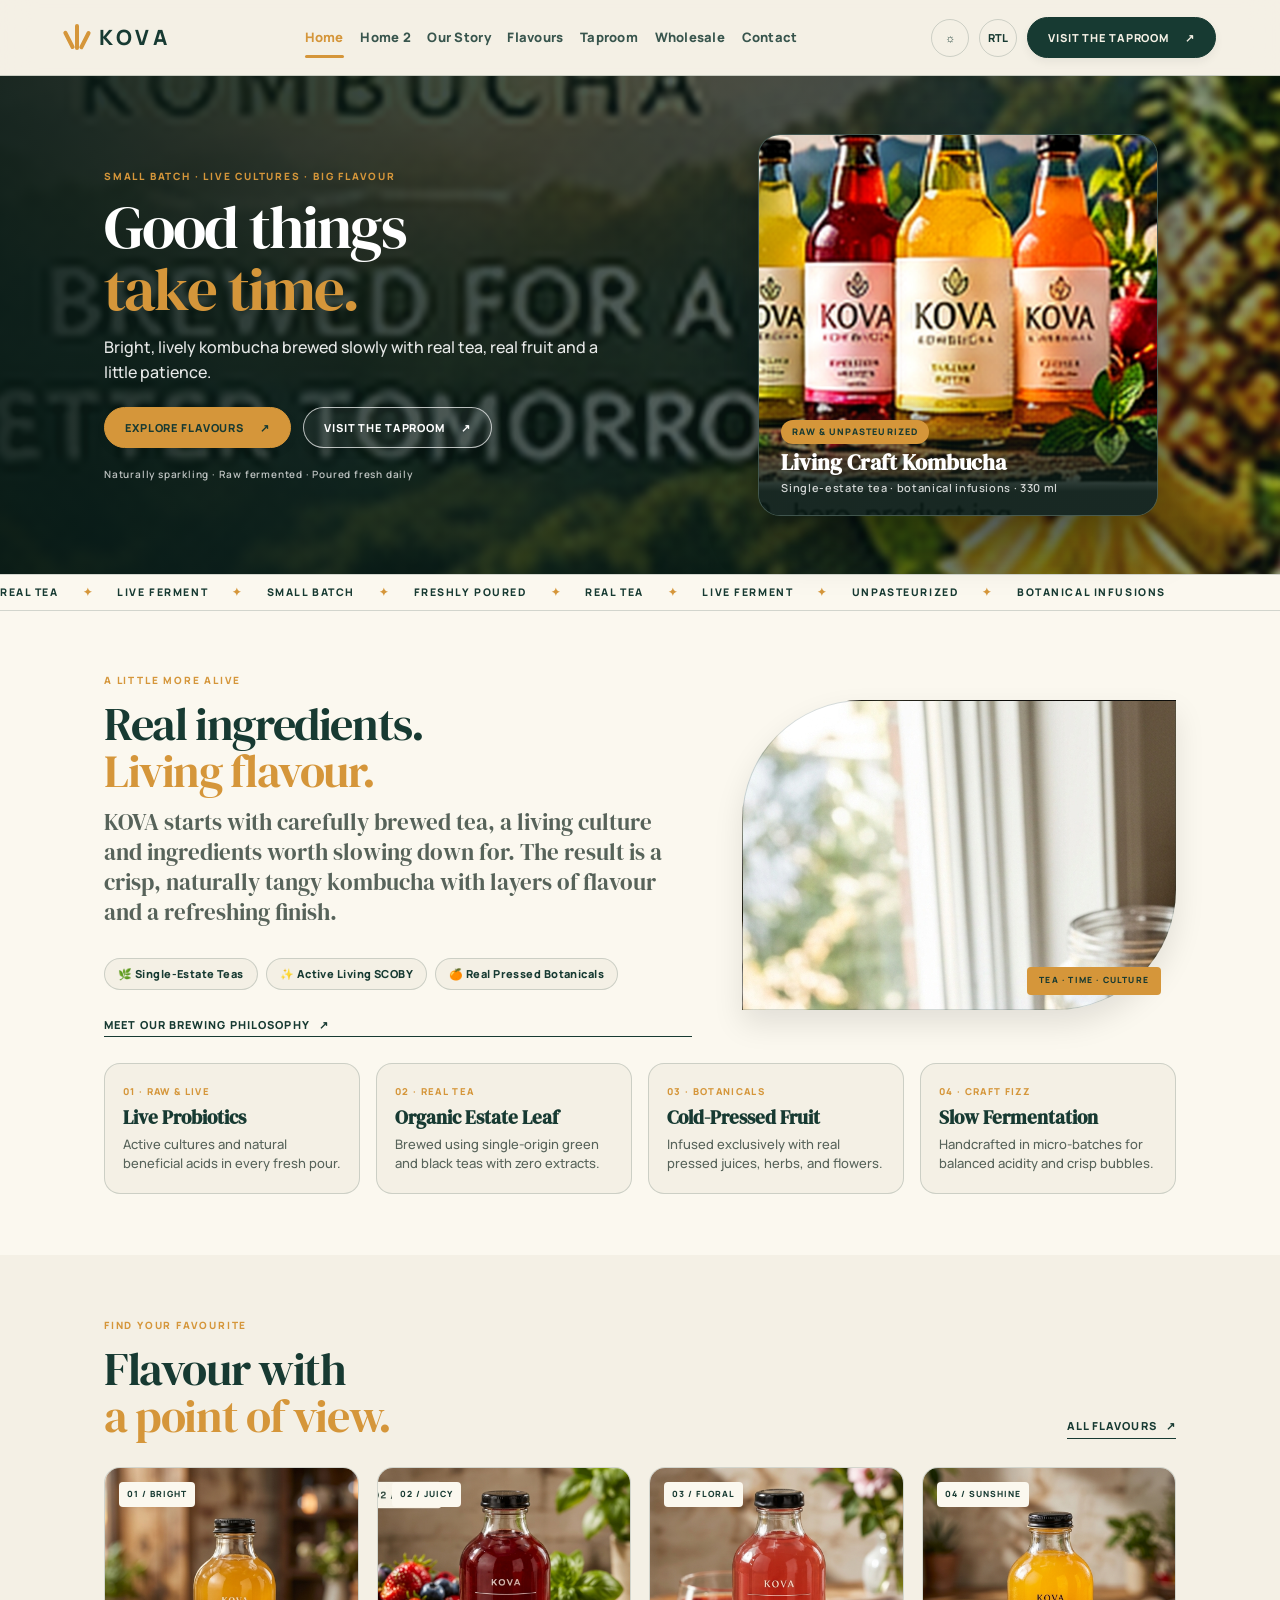
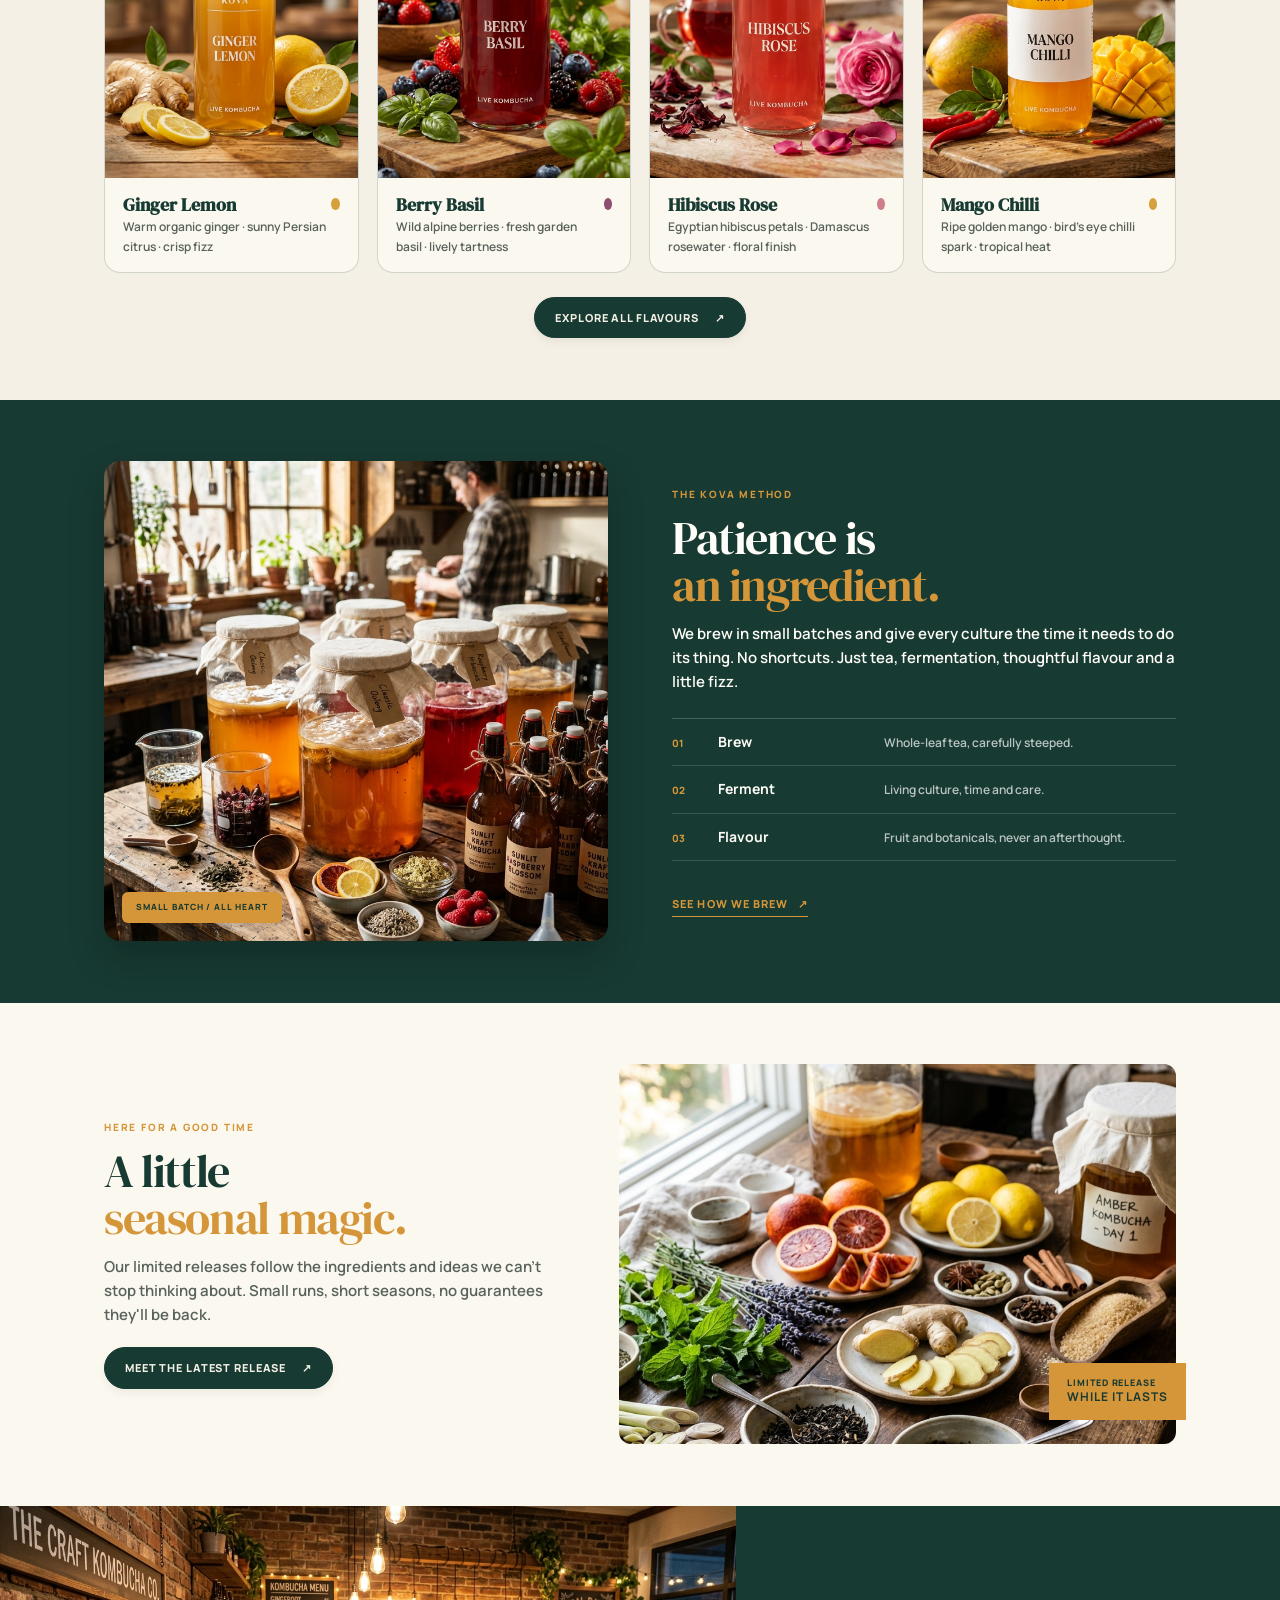
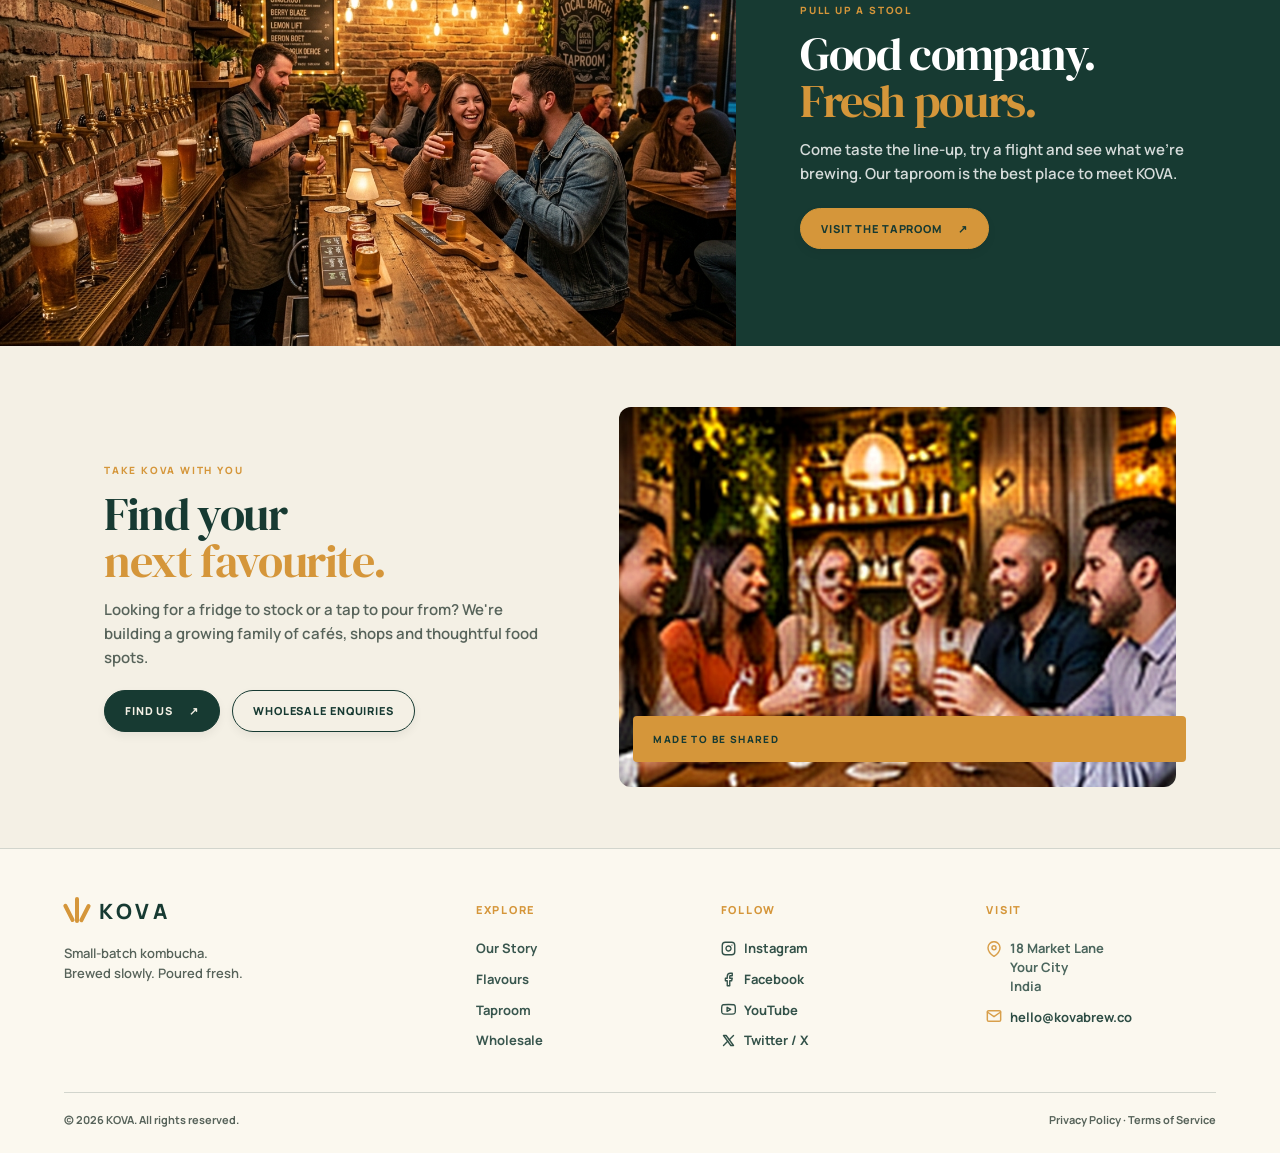
==== commit c79dee7d: "imagefixes" ====
--- a/index.html
+++ b/index.html
@@ -1,15 +1,19 @@
 <!doctype html>
 <html lang="en" data-theme="light">
+
 <head>
   <meta charset="utf-8">
   <meta name="viewport" content="width=device-width, initial-scale=1, viewport-fit=cover">
   <meta name="theme-color" content="#f4f0e5">
-  <meta name="description" content="KOVA small-batch kombucha — thoughtfully brewed tea, live culture and bright, real-ingredient flavours.">
+  <meta name="description"
+    content="KOVA small-batch kombucha — thoughtfully brewed tea, live culture and bright, real-ingredient flavours.">
   <title>Home | KOVA Kombucha</title>
   <link rel="icon" type="image/svg+xml" href="favicon.svg">
   <link rel="preconnect" href="https://fonts.googleapis.com">
   <link rel="preconnect" href="https://fonts.gstatic.com" crossorigin>
-  <link href="https://fonts.googleapis.com/css2?family=DM+Serif+Display&family=Manrope:wght@400;500;600;700;800&family=DM+Sans:wght@400;500;600;700&family=Playfair+Display:ital,wght@0,500;0,600;1,500;1,600&display=swap" rel="stylesheet">
+  <link
+    href="https://fonts.googleapis.com/css2?family=DM+Serif+Display&family=Manrope:wght@400;500;600;700;800&family=DM+Sans:wght@400;500;600;700&family=Playfair+Display:ital,wght@0,500;0,600;1,500;1,600&display=swap"
+    rel="stylesheet">
   <link rel="stylesheet" href="css/styles.css">
   <style>
     /* Header Responsiveness: Tablet View and 1024p view from 300px to 1100px */
@@ -224,40 +228,48 @@
         gap: 16px;
       }
     }
+
     @media (max-width: 640px) {
       .home-features {
         grid-template-columns: 1fr;
         gap: 14px;
         margin-top: 22px;
       }
+
       .home-card {
         padding: 18px 18px;
         border-radius: 16px;
       }
+
       .home-card h3 {
         font-size: 19px;
       }
     }
+
     @media (max-width: 480px) {
       .home-features {
         grid-template-columns: 1fr;
         gap: 12px;
         margin-top: 18px;
       }
+
       .home-card {
         padding: 16px 16px;
         border-radius: 14px;
       }
+
       .home-card .card-num {
         font-size: 9.5px;
         letter-spacing: .12em;
         margin-bottom: 6px;
       }
+
       .home-card h3 {
         font-size: 18px;
         margin-bottom: 6px;
         line-height: 1.2;
       }
+
       .home-card p {
         font-size: 13px;
         line-height: 1.45;
@@ -278,17 +290,20 @@
       align-items: center;
       transition: color .2s ease, padding-left .2s ease;
     }
+
     .mobile-menu nav a:hover {
       color: var(--accent);
       transform: none;
       padding-left: 6px;
     }
+
     .mobile-menu a.active {
       color: var(--accent);
       font-weight: 700;
       padding-left: 10px;
       border-left: 3px solid var(--accent);
     }
+
     @media (max-width: 480px) {
       .mobile-menu nav a {
         font-size: 15.5px !important;
@@ -298,6 +313,7 @@
   </style>
   <script src="js/script.js" defer></script>
 </head>
+
 <body id="top">
   <a class="skip-link" href="#main">Skip to content</a>
 
@@ -354,7 +370,8 @@
           <div>
             <p class="eyebrow light">SMALL BATCH · LIVE CULTURES · BIG FLAVOUR</p>
             <h1>Good things<br><em>take time.</em></h1>
-            <p class="hero-copy">Bright, lively kombucha brewed slowly with real tea, real fruit and a little patience.</p>
+            <p class="hero-copy">Bright, lively kombucha brewed slowly with real tea, real fruit and a little patience.
+            </p>
             <div class="button-row">
               <a class="button button-lime" href="products.html">Explore flavours <span>↗</span></a>
               <a class="button button-ghost" href="taproom.html">Visit the taproom <span>↗</span></a>
@@ -362,24 +379,18 @@
             <p class="hero-note">Naturally sparkling · Raw fermented · Poured fresh daily</p>
           </div>
           <div class="hero-visual-box">
-            <div class="hero-home-visual">
-              <div class="hero-orb"></div>
-              <div class="hero-bottle">
-                <div class="bottle-cap"></div>
-                <div class="bottle-neck"></div>
-                <div class="bottle-body">
-                  <div class="bottle-label">
-                    <span>KOVA BREW CO.</span>
-                    <strong>RAW LIVE<br>KOMBUCHA</strong>
-                    <small style="font-size:7px;letter-spacing:.1em;font-weight:700;">SMALL-BATCH CRAFT</small>
-                  </div>
+            <div class="hero-photo-showcase">
+              <div class="hero-photo-pill">ESTD 2021 · CRAFT</div>
+              <div class="hero-photo-showcase-img img-hero-product"
+                style="background-image: url('images/new/40_hero_product.jpg');" role="img"
+                aria-label="Lineup of handcrafted KOVA kombucha bottles with fresh fruits and herbs"></div>
+              <div class="hero-photo-showcase-overlay">
+                <div>
+                  <span class="hero-showcase-badge">RAW &amp; UNPASTEURIZED</span>
+                  <h3 class="hero-photo-showcase-title">Living Craft Kombucha</h3>
+                  <p class="hero-photo-showcase-sub">Single-estate tea · botanical infusions · 330 ml</p>
                 </div>
               </div>
-              <div class="hero-badge-pill">
-                <span>ESTD</span>
-                <strong>2021</strong>
-                <span>CRAFT</span>
-              </div>
             </div>
           </div>
         </div>
@@ -388,7 +399,9 @@
 
     <div class="ticker" aria-label="Brand highlights">
       <div>
-        <span>REAL TEA</span><b>✦</b><span>LIVE FERMENT</span><b>✦</b><span>SMALL BATCH</span><b>✦</b><span>FRESHLY POURED</span><b>✦</b><span>REAL TEA</span><b>✦</b><span>LIVE FERMENT</span><b>✦</b><span>UNPASTEURIZED</span><b>✦</b><span>BOTANICAL INFUSIONS</span>
+        <span>REAL TEA</span><b>✦</b><span>LIVE FERMENT</span><b>✦</b><span>SMALL BATCH</span><b>✦</b><span>FRESHLY
+          POURED</span><b>✦</b><span>REAL TEA</span><b>✦</b><span>LIVE
+          FERMENT</span><b>✦</b><span>UNPASTEURIZED</span><b>✦</b><span>BOTANICAL INFUSIONS</span>
       </div>
     </div>
 
@@ -397,7 +410,8 @@
         <div class="intro-copy">
           <p class="eyebrow">A LITTLE MORE ALIVE</p>
           <h2>Real ingredients.<br><em>Living flavour.</em></h2>
-          <p class="lead">KOVA starts with carefully brewed tea, a living culture and ingredients worth slowing down for. The result is a crisp, naturally tangy kombucha with layers of flavour and a refreshing finish.</p>
+          <p class="lead">KOVA starts with carefully brewed tea, a living culture and ingredients worth slowing down
+            for. The result is a crisp, naturally tangy kombucha with layers of flavour and a refreshing finish.</p>
           <div class="intro-pills">
             <span>🌿 Single-Estate Teas</span>
             <span>✨ Active Living SCOBY</span>
@@ -405,7 +419,8 @@
           </div>
           <a class="text-link" href="story.html">Meet our brewing philosophy <span>↗</span></a>
         </div>
-        <div class="intro-art" role="img" aria-label="Tea, citrus and botanicals arranged on a table">
+        <div class="intro-art" style="background-image: url('images/botanicals-ingredients.jpg');" role="img"
+          aria-label="Tea, citrus and botanicals arranged on a table">
           <span class="art-tag">TEA · TIME · CULTURE</span>
         </div>
       </div>
@@ -443,46 +458,55 @@
           </div>
           <a class="text-link" href="products.html">All flavours <span>↗</span></a>
         </div>
-        <div class="product-grid">
+        <div class="product-grid product-grid-four">
           <article class="product-card">
-            <div class="product-image img-ginger">
+            <div class="product-image img-ginger" style="background-image: url('images/products/ginger-lemon.jpg');">
               <span class="product-number">01 / BRIGHT</span>
-              <span class="can can-amber"><small>KOVA</small><b>GINGER<br>LEMON</b><i>LIVE KOMBUCHA</i></span>
             </div>
             <div class="product-meta">
               <div>
                 <h3>Ginger Lemon</h3>
-                <p>Warm ginger · sunny citrus</p>
+                <p>Warm organic ginger · sunny Persian citrus · crisp fizz</p>
               </div>
               <span class="flavour-dot dot-amber"></span>
             </div>
           </article>
           <article class="product-card">
-            <div class="product-image img-berry">
+            <div class="product-image img-berry" style="background-image: url('images/products/berry-basil.jpg');">
               <span class="product-number">02 / JUICY</span>
-              <span class="can can-berry"><small>KOVA</small><b>BERRY<br>BASIL</b><i>LIVE KOMBUCHA</i></span>
             </div>
             <div class="product-meta">
               <div>
                 <h3>Berry Basil</h3>
-                <p>Dark berries · garden herbs</p>
+                <p>Wild alpine berries · fresh garden basil · lively tartness</p>
               </div>
               <span class="flavour-dot dot-berry"></span>
             </div>
           </article>
           <article class="product-card">
-            <div class="product-image img-hibiscus">
+            <div class="product-image img-hibiscus" style="background-image: url('images/products/hibiscus-rose.jpg');">
               <span class="product-number">03 / FLORAL</span>
-              <span class="can can-pink"><small>KOVA</small><b>HIBISCUS<br>ROSE</b><i>LIVE KOMBUCHA</i></span>
             </div>
             <div class="product-meta">
               <div>
                 <h3>Hibiscus Rose</h3>
-                <p>Petal-soft · lightly tart</p>
+                <p>Egyptian hibiscus petals · Damascus rosewater · floral finish</p>
               </div>
               <span class="flavour-dot dot-pink"></span>
             </div>
           </article>
+          <article class="product-card">
+            <div class="product-image img-mango" style="background-image: url('images/products/mango-chilli.jpg');">
+              <span class="product-number">04 / SUNSHINE</span>
+            </div>
+            <div class="product-meta">
+              <div>
+                <h3>Mango Chilli</h3>
+                <p>Ripe golden mango · bird's eye chilli spark · tropical heat</p>
+              </div>
+              <span class="flavour-dot dot-amber"></span>
+            </div>
+          </article>
         </div>
         <div class="center">
           <a class="button button-dark" href="products.html">Explore all flavours <span>↗</span></a>
@@ -492,11 +516,13 @@
 
     <section class="process-section section-pad">
       <div class="container process-layout">
-        <div class="process-photo" role="img" aria-label="Fermentation jars and brewing ingredients"></div>
+        <div class="process-photo" style="background-image: url('images/brewing-process.jpg');" role="img"
+          aria-label="Fermentation jars and brewing ingredients"></div>
         <div class="process-copy">
           <p class="eyebrow light">THE KOVA METHOD</p>
           <h2>Patience is<br><em>an ingredient.</em></h2>
-          <p>We brew in small batches and give every culture the time it needs to do its thing. No shortcuts. Just tea, fermentation, thoughtful flavour and a little fizz.</p>
+          <p>We brew in small batches and give every culture the time it needs to do its thing. No shortcuts. Just tea,
+            fermentation, thoughtful flavour and a little fizz.</p>
           <div class="process-steps">
             <div><span>01</span><b>Brew</b><small>Whole-leaf tea, carefully steeped.</small></div>
             <div><span>02</span><b>Ferment</b><small>Living culture, time and care.</small></div>
@@ -512,21 +538,25 @@
         <div class="seasonal-copy">
           <p class="eyebrow">HERE FOR A GOOD TIME</p>
           <h2>A little<br><em>seasonal magic.</em></h2>
-          <p>Our limited releases follow the ingredients and ideas we can't stop thinking about. Small runs, short seasons, no guarantees they'll be back.</p>
+          <p>Our limited releases follow the ingredients and ideas we can't stop thinking about. Small runs, short
+            seasons, no guarantees they'll be back.</p>
           <a class="button button-dark" href="products.html#seasonal">Meet the latest release <span>↗</span></a>
         </div>
-        <div class="seasonal-image" role="img" aria-label="Fresh seasonal fruit and herbs">
+        <div class="seasonal-image" style="background-image: url('images/botanicals-ingredients.jpg');" role="img"
+          aria-label="Fresh seasonal fruit and herbs">
           <span class="seasonal-label">LIMITED RELEASE<br><b>WHILE IT LASTS</b></span>
         </div>
       </div>
     </section>
 
     <section class="taproom-banner">
-      <div class="taproom-image" role="img" aria-label="Warm, welcoming neighbourhood taproom"></div>
+      <div class="taproom-image" style="background-image: url('images/taproom.jpg');" role="img"
+        aria-label="Warm, welcoming neighbourhood taproom"></div>
       <div class="taproom-content">
         <p class="eyebrow light">PULL UP A STOOL</p>
         <h2>Good company.<br><em>Fresh pours.</em></h2>
-        <p>Come taste the line-up, try a flight and see what we're brewing. Our taproom is the best place to meet KOVA.</p>
+        <p>Come taste the line-up, try a flight and see what we're brewing. Our taproom is the best place to meet KOVA.
+        </p>
         <a class="button button-lime" href="taproom.html">Visit the taproom <span>↗</span></a>
       </div>
     </section>
@@ -536,13 +566,15 @@
         <div>
           <p class="eyebrow">TAKE KOVA WITH YOU</p>
           <h2>Find your<br><em>next favourite.</em></h2>
-          <p>Looking for a fridge to stock or a tap to pour from? We're building a growing family of cafés, shops and thoughtful food spots.</p>
+          <p>Looking for a fridge to stock or a tap to pour from? We're building a growing family of cafés, shops and
+            thoughtful food spots.</p>
           <div class="button-row">
             <a class="button button-dark" href="contact.html#where">Find us <span>↗</span></a>
             <a class="button button-outline" href="wholesale.html">Wholesale enquiries</a>
           </div>
         </div>
-        <div class="find-image" role="img" aria-label="Bottled kombucha ready to share">
+        <div class="find-image" style="background-image: url('images/new/31_taproom_people.jpg');" role="img"
+          aria-label="Bottled kombucha ready to share">
           <span class="image-note">MADE TO BE SHARED</span>
         </div>
       </div>
@@ -560,8 +592,6 @@
       </div>
       <div>
         <h4>EXPLORE</h4>
-        <a href="index.html">Home</a>
-        <a href="home2.html">Home 2</a>
         <a href="story.html">Our Story</a>
         <a href="products.html">Flavours</a>
         <a href="taproom.html">Taproom</a>
@@ -635,4 +665,5 @@
     <span>↑</span>
   </button>
 </body>
+
 </html>
--- a/css/styles.css
+++ b/css/styles.css
@@ -70,7 +70,10 @@
   display: block;
 }
 
-button, input, select, textarea {
+button,
+input,
+select,
+textarea {
   font: inherit;
 }
 
@@ -445,11 +448,15 @@
   color: var(--accent);
 }
 
-h1, h2, h3, p {
+h1,
+h2,
+h3,
+p {
   margin-top: 0;
 }
 
-h1, h2 {
+h1,
+h2 {
   font-family: var(--serif);
   font-weight: 400;
   line-height: 1.02;
@@ -466,7 +473,8 @@
   font-size: clamp(30px, 3.6vw, 48px);
 }
 
-h1 em, h2 em {
+h1 em,
+h2 em {
   color: var(--accent);
   font-style: normal;
 }
@@ -513,7 +521,8 @@
 }
 
 /* Compact Heroes with 2-Column Balanced Grids */
-.hero-home, .page-hero {
+.hero-home,
+.page-hero {
   position: relative;
   isolation: isolate;
   display: flex;
@@ -530,28 +539,28 @@
 }
 
 .hero-home {
-  background-image: url('https://images.unsplash.com/photo-1551024709-8f23befc6f87?auto=format&fit=crop&w=2000&q=88');
+  background-image: url('../images/new/39_hero_banner.jpg');
   background-position: center 55%;
 }
 
 .hero-products {
-  background-image: url('https://images.unsplash.com/photo-1544145945-f90425340c7e?auto=format&fit=crop&w=2000&q=88');
+  background-image: url('../images/products/lineup.jpg');
 }
 
 .hero-story {
-  background-image: url('https://images.unsplash.com/photo-1544787219-7f47de0d74c9?auto=format&fit=crop&w=2000&q=88');
+  background-image: url('../images/brewing-process.jpg');
 }
 
 .hero-taproom {
-  background-image: url('https://images.unsplash.com/photo-1514933651103-005eec06c04b?auto=format&fit=crop&w=2000&q=88');
+  background-image: url('../images/taproom.jpg');
 }
 
 .hero-wholesale {
-  background-image: linear-gradient(135deg, rgba(16, 43, 36, 0.94), rgba(10, 27, 23, 0.95)), url('https://images.unsplash.com/photo-1513558161293-cdaf765ed2fd?auto=format&fit=crop&w=2000&q=88');
+  background-image: linear-gradient(135deg, rgba(16, 43, 36, 0.94), rgba(10, 27, 23, 0.95)), url('../images/new/18_keg_30l.jpg');
 }
 
 .hero-contact {
-  background-image: url('https://images.unsplash.com/photo-1517248135467-4c7edcad34c4?auto=format&fit=crop&w=2000&q=88');
+  background-image: url('../images/new/31_taproom_people.jpg');
 }
 
 .hero-shade {
@@ -950,7 +959,7 @@
   width: 120px;
   height: 275px;
   z-index: 2;
-  filter: drop-shadow(14px 18px 18px rgba(0,0,0,.22));
+  filter: drop-shadow(14px 18px 18px rgba(0, 0, 0, .22));
   transform: rotate(5deg);
 }
 
@@ -1154,7 +1163,7 @@
 .intro-art {
   height: 310px;
   position: relative;
-  background: linear-gradient(140deg, rgba(23, 58, 50, .15), rgba(213, 150, 58, .2)), url('https://images.unsplash.com/photo-1556910103-1c02745aae4d?auto=format&fit=crop&w=1200&q=85') center/cover;
+  background: linear-gradient(140deg, rgba(23, 58, 50, .15), rgba(213, 150, 58, .2)), url('../images/botanicals-ingredients.jpg') center/cover;
   border-radius: 120px 0 120px 0;
   box-shadow: 0 14px 30px rgba(0, 0, 0, .1);
   border: 1.5px solid var(--line);
@@ -1222,30 +1231,316 @@
 }
 
 .product-image {
-  height: 290px;
+  height: 310px;
   position: relative;
   overflow: hidden;
   background: #d4d8c5;
   background-size: cover;
   background-position: center;
-  display: grid;
-  place-items: center;
+  transition: transform .35s ease;
+}
+
+.product-card:hover .product-image {
+  transform: scale(1.04);
+}
+
+.product-image .can {
+  display: none !important;
 }
 
 .img-ginger {
-  background-image: linear-gradient(130deg, rgba(237, 174, 72, .2), rgba(33, 61, 42, .12)), url('https://images.unsplash.com/photo-1513558161293-7c0a3b5a5b9d?auto=format&fit=crop&w=900&q=85');
+  background-image: url('../images/products/ginger-lemon.jpg');
 }
 
 .img-berry {
-  background-image: linear-gradient(130deg, rgba(70, 34, 64, .15), rgba(27, 46, 35, .15)), url('https://images.unsplash.com/photo-1490474418585-ba9bad8fd0ea?auto=format&fit=crop&w=900&q=85');
+  background-image: url('../images/products/berry-basil.jpg');
 }
 
 .img-hibiscus {
-  background-image: linear-gradient(130deg, rgba(151, 67, 83, .2), rgba(247, 214, 174, .15)), url('https://images.unsplash.com/photo-1490750967868-88aa4486c946?auto=format&fit=crop&w=900&q=85');
+  background-image: url('../images/products/hibiscus-rose.jpg');
 }
 
 .img-mango {
-  background-image: linear-gradient(130deg, rgba(215, 154, 44, .25), rgba(34, 76, 46, .1)), url('https://images.unsplash.com/photo-1553279768-865429fa0078?auto=format&fit=crop&w=900&q=85');
+  background-image: url('../images/products/mango-chilli.jpg');
+}
+
+.img-apple-mint {
+  background-image: url('../images/products/apple-mint.jpg');
+}
+
+.img-blood-orange {
+  background-image: url('../images/products/blood-orange.jpg');
+}
+
+.img-blackberry-sage {
+  background-image: url('../images/products/blackberry-sage.jpg');
+}
+
+.img-passionfruit,
+.img-passionfruit-lemongrass {
+  background-image: url('../images/products/passionfruit-lemongrass.jpg');
+}
+
+.img-tasting-flight {
+  background-image: url('../images/tasting-flight.jpg');
+}
+
+.img-lineup,
+.img-new-lineup {
+  background-image: url('../images/products/lineup.jpg');
+}
+
+.img-botanicals,
+.img-harvest {
+  background-image: url('../images/botanicals-ingredients.jpg');
+}
+
+.img-brewing,
+.img-crock {
+  background-image: url('../images/brewing-process.jpg');
+}
+
+/* Branded KOVA High-Resolution Product & Serving Photography */
+.img-kiwi-lime {
+  background-image: url('../images/new/01_kiwi_lime.jpg');
+}
+
+.img-pineapple-mint {
+  background-image: url('../images/new/02_pineapple_mint.jpg');
+}
+
+.img-passionfruit-orange {
+  background-image: url('../images/new/03_passionfruit_orange.jpg');
+}
+
+.img-blueberry-lavender {
+  background-image: url('../images/new/04_blueberry_lavender.jpg');
+}
+
+.img-watermelon-mint {
+  background-image: url('../images/new/05_watermelon_mint.jpg');
+}
+
+.img-citrus-rosemary {
+  background-image: url('../images/new/06_citrus_rosemary.jpg');
+}
+
+.img-peach-jasmine {
+  background-image: url('../images/new/07_peach_jasmine.jpg');
+}
+
+.img-cucumber-elderflower {
+  background-image: url('../images/new/08_cucumber_elderflower.jpg');
+}
+
+.img-pomegranate-hibiscus {
+  background-image: url('../images/new/09_pomegranate_hibiscus.jpg');
+}
+
+.img-apple-cinnamon {
+  background-image: url('../images/new/10_apple_cinnamon.jpg');
+}
+
+.img-mixed-box {
+  background-image: url('../images/new/12_mixed_pack_box.jpg');
+}
+
+.img-single-bottle {
+  background-image: url('../images/new/13_single_bottle.jpg');
+}
+
+.img-six-pack {
+  background-image: url('../images/new/14_six_pack.jpg');
+}
+
+.img-twelve-pack {
+  background-image: url('../images/new/15_twelve_pack.jpg');
+}
+
+.img-gift-box {
+  background-image: url('../images/new/16_gift_box.jpg');
+}
+
+.img-keg-20l {
+  background-image: url('../images/new/17_keg_20l.jpg');
+}
+
+.img-tap-pouring {
+  background-image: url('../images/new/19_tap_pouring.jpg');
+}
+
+.img-glass-serving {
+  background-image: url('../images/new/20_glass_serving.jpg');
+}
+
+.img-flight-samplers {
+  background-image: url('../images/new/21_flight_samplers.jpg');
+}
+
+.img-keg-30l {
+  background-image: url('../images/new/18_keg_30l.jpg');
+}
+
+.img-ice-cold-glass {
+  background-image: url('../images/new/22_ice_cold_glass.jpg');
+}
+
+.img-can-mockup {
+  background-image: url('../images/new/23_can_mockup.jpg');
+}
+
+.img-bottle-closeup {
+  background-image: url('../images/new/24_bottle_closeup.jpg');
+}
+
+.img-sustainable-pack {
+  background-image: url('../images/new/29_sustainable_packaging.jpg');
+}
+
+.img-hero-product {
+  background-image: url('../images/new/40_hero_product.jpg');
+}
+
+.img-hero-banner {
+  background-image: url('../images/new/39_hero_banner.jpg');
+}
+
+/* Category Filter Tabs */
+.filter-tabs {
+  display: flex;
+  flex-wrap: wrap;
+  gap: 10px;
+  margin: 28px 0 36px;
+  justify-content: flex-start;
+}
+
+.filter-btn {
+  background: var(--surface);
+  border: 1.5px solid var(--line);
+  color: var(--ink);
+  padding: 9px 20px;
+  border-radius: 999px;
+  font-family: inherit;
+  font-size: 12px;
+  font-weight: 700;
+  letter-spacing: .06em;
+  cursor: pointer;
+  transition: all .25s ease;
+}
+
+.filter-btn:hover {
+  border-color: var(--accent);
+  color: var(--ink);
+  transform: translateY(-1px);
+}
+
+.filter-btn.active {
+  background: var(--accent);
+  color: #173a32;
+  border-color: var(--accent);
+  box-shadow: 0 4px 14px rgba(213, 150, 58, 0.25);
+}
+
+/* Hero Photo Showcase (Replaces flat vector CSS shapes) */
+.hero-photo-showcase {
+  position: relative;
+  width: 100%;
+  max-width: 400px;
+  border-radius: 22px;
+  overflow: hidden;
+  box-shadow: 0 24px 50px rgba(0, 0, 0, 0.35);
+  border: 1px solid rgba(255, 255, 255, 0.2);
+  background: rgba(16, 43, 36, 0.88);
+  backdrop-filter: blur(16px);
+  -webkit-backdrop-filter: blur(16px);
+  margin-inline: auto;
+  transition: transform .35s ease, box-shadow .35s ease;
+}
+
+.hero-photo-showcase:hover {
+  transform: translateY(-4px);
+  box-shadow: 0 28px 56px rgba(0, 0, 0, 0.42);
+}
+
+.hero-photo-showcase-img {
+  width: 100%;
+  height: 380px;
+  background-size: cover;
+  background-position: center;
+  position: relative;
+}
+
+.hero-photo-showcase-overlay {
+  position: absolute;
+  bottom: 0;
+  left: 0;
+  right: 0;
+  padding: 22px 22px 18px;
+  background: linear-gradient(180deg, transparent 0%, rgba(10, 27, 22, 0.94) 80%);
+  display: flex;
+  justify-content: space-between;
+  align-items: flex-end;
+}
+
+.hero-showcase-badge {
+  display: inline-block;
+  background: var(--accent);
+  color: #173a32;
+  font-size: 9px;
+  font-weight: 800;
+  letter-spacing: .12em;
+  padding: 5px 11px;
+  border-radius: 999px;
+  text-transform: uppercase;
+  margin-bottom: 6px;
+}
+
+.hero-photo-showcase-title {
+  color: #ffffff;
+  font-family: var(--serif);
+  font-size: 22px;
+  line-height: 1.15;
+  margin: 0;
+}
+
+.hero-photo-showcase-sub {
+  color: rgba(255, 255, 255, 0.8);
+  font-size: 11px;
+  letter-spacing: .06em;
+  margin: 4px 0 0;
+  font-weight: 600;
+}
+
+.hero-photo-pill {
+  position: absolute;
+  top: 16px;
+  right: 16px;
+  background: rgba(14, 38, 31, 0.85);
+  border: 1px solid rgba(255, 255, 255, 0.25);
+  backdrop-filter: blur(8px);
+  color: #f4f0e5;
+  padding: 6px 14px;
+  border-radius: 999px;
+  font-size: 9.5px;
+  font-weight: 800;
+  letter-spacing: .1em;
+}
+
+/* Home 2 Card Photo */
+.flavour-card-photo {
+  width: 100%;
+  height: 250px;
+  border-radius: 18px;
+  background-size: cover;
+  background-position: center;
+  margin: 14px 0;
+  box-shadow: 0 12px 28px rgba(0, 0, 0, 0.18);
+  transition: transform .35s ease, box-shadow .35s ease;
+}
+
+.flavour-card:hover .flavour-card-photo {
+  transform: scale(1.03);
+  box-shadow: 0 18px 38px rgba(0, 0, 0, 0.26);
 }
 
 .product-number {
@@ -1373,9 +1668,10 @@
 
 .process-photo {
   min-height: 480px;
-  background: url('https://images.unsplash.com/photo-1516594915697-87eb3b1c14ea?auto=format&fit=crop&w=1200&q=88') center/cover;
+  background: url('../images/brewing-process.jpg') center/cover;
   position: relative;
-  border-radius: 12px;
+  border-radius: 16px;
+  box-shadow: 0 16px 36px rgba(0, 0, 0, 0.22);
 }
 
 .process-photo:after {
@@ -1385,14 +1681,16 @@
   left: 18px;
   background: var(--accent);
   color: #173a32;
-  padding: 9px 12px;
+  padding: 9px 14px;
   font-size: 8.5px;
   font-weight: 800;
   letter-spacing: .1em;
+  border-radius: 6px;
+  box-shadow: 0 4px 12px rgba(0, 0, 0, 0.18);
 }
 
 .process-photo-alt {
-  background-image: url('https://images.unsplash.com/photo-1515586000433-45406d8e6662?auto=format&fit=crop&w=1200&q=88');
+  background-image: url('../images/brewing-process.jpg');
 }
 
 .process-steps {
@@ -1400,7 +1698,7 @@
   border-top: 1px solid rgba(255, 255, 255, .2);
 }
 
-.process-steps > div {
+.process-steps>div {
   display: grid;
   grid-template-columns: 36px .75fr 1.4fr;
   gap: 10px;
@@ -1449,12 +1747,12 @@
 .seasonal-image {
   height: 380px;
   position: relative;
-  background: url('https://images.unsplash.com/photo-1490474418585-ba9bad8fd0ea?auto=format&fit=crop&w=1200&q=88') center/cover;
+  background: url('../images/botanicals-ingredients.jpg') center/cover;
   border-radius: 12px;
 }
 
 .seasonal-image-alt {
-  background-image: url('https://images.unsplash.com/photo-1518843875459-f738682238a6?auto=format&fit=crop&w=1200&q=88');
+  background-image: url('../images/botanicals-ingredients.jpg');
 }
 
 .seasonal-label {
@@ -1484,7 +1782,7 @@
 
 .taproom-image {
   min-height: 440px;
-  background: url('https://images.unsplash.com/photo-1514933651103-005eec06c04b?auto=format&fit=crop&w=1400&q=88') center/cover;
+  background: url('../images/taproom.jpg') center/cover;
 }
 
 .taproom-content {
@@ -1510,7 +1808,7 @@
   align-items: center;
 }
 
-.find-grid > div:first-child > p:not(.eyebrow) {
+.find-grid>div:first-child>p:not(.eyebrow) {
   max-width: 440px;
   color: var(--muted);
   margin-bottom: 20px;
@@ -1519,7 +1817,7 @@
 .find-image {
   height: 380px;
   position: relative;
-  background: url('https://images.unsplash.com/photo-1551024709-8f23befc6f87?auto=format&fit=crop&w=1200&q=88') center/cover;
+  background: url('../images/new/31_taproom_people.jpg') center/cover;
   border-radius: 12px;
 }
 
@@ -1572,7 +1870,7 @@
 
 .bottled-photo {
   min-height: 440px;
-  background: url('https://images.unsplash.com/photo-1600271886742-f049cd451bba?auto=format&fit=crop&w=1200&q=88') center/cover;
+  background: url('../images/new/15_twelve_pack.jpg') center/cover;
   border-radius: 12px;
 }
 
@@ -1618,13 +1916,15 @@
 
 /* Story Intro */
 .story-intro {
-  grid-template-columns: .6fr 1.2fr .9fr;
+  grid-template-columns: 1.12fr 0.88fr;
+  gap: clamp(32px, 5vw, 64px);
+  align-items: center;
 }
 
 .story-photo {
-  height: 360px;
-  background: url('https://images.unsplash.com/photo-1515586000433-45406d8e6662?auto=format&fit=crop&w=900&q=85') center/cover;
-  border-radius: 12px;
+  height: 440px;
+  background: url('../images/botanicals-ingredients.jpg') center/cover;
+  border-radius: 18px;
 }
 
 /* Values Section */
@@ -1676,7 +1976,7 @@
   margin: 20px 0;
 }
 
-.visit-details > div {
+.visit-details>div {
   padding: 10px 0;
   border-bottom: 1px solid var(--line);
   display: grid;
@@ -1713,7 +2013,7 @@
 .taproom-interior {
   min-height: 480px;
   position: relative;
-  background: url('https://images.unsplash.com/photo-1514933651103-005eec06c04b?auto=format&fit=crop&w=1200&q=88') center/cover;
+  background: url('../images/taproom.jpg') center/cover;
   border-radius: 12px;
 }
 
@@ -1737,18 +2037,18 @@
 }
 
 .offer-flight {
-  background-image: url('https://images.unsplash.com/photo-1544145945-f90425340c7e?auto=format&fit=crop&w=900&q=85');
+  background-image: url('../images/new/21_flight_samplers.jpg');
 }
 
 .offer-taps {
-  background-image: url('https://images.unsplash.com/photo-1514933651103-005eec06c04b?auto=format&fit=crop&w=900&q=85');
+  background-image: url('../images/new/19_tap_pouring.jpg');
 }
 
 .offer-people {
-  background-image: url('https://images.unsplash.com/photo-1528605248644-14dd04022da1?auto=format&fit=crop&w=900&q=85');
-}
-
-.offer-grid article > p:not(.eyebrow) {
+  background-image: url('../images/new/31_taproom_people.jpg');
+}
+
+.offer-grid article>p:not(.eyebrow) {
   font-size: 13px;
   color: var(--muted);
   max-width: 320px;
@@ -1757,6 +2057,16 @@
 /* Wholesale */
 .wholesale-intro {
   max-width: 720px;
+}
+
+.wholesale-section-heading {
+  margin-bottom: clamp(26px, 3.5vw, 36px);
+}
+
+.wholesale-section-heading .heading-note {
+  max-width: 440px;
+  line-height: 1.55;
+  font-size: 14px;
 }
 
 .wholesale-grid {
@@ -1791,20 +2101,348 @@
 }
 
 .option-bottles {
-  background-image: url('https://images.unsplash.com/photo-1600271886742-f049cd451bba?auto=format&fit=crop&w=900&q=85');
+  background-image: url('../images/new/15_twelve_pack.jpg');
 }
 
 .option-keg {
-  background-image: url('https://images.unsplash.com/photo-1514933651103-005eec06c04b?auto=format&fit=crop&w=900&q=85');
+  background-image: url('../images/new/19_tap_pouring.jpg');
 }
 
 .option-service {
-  background-image: url('https://images.unsplash.com/photo-1559329007-40df8a9345d8?auto=format&fit=crop&w=900&q=85');
-}
-
-.wholesale-grid article > p:not(.eyebrow) {
+  background-image: url('../images/new/28_team_brewing.jpg');
+}
+
+.wholesale-grid article>p:not(.eyebrow) {
   font-size: 13px;
   color: var(--muted);
+}
+
+/* ==========================================================================
+   Purchasing Options & Commercial Trade Packages (Taproom & Wholesale)
+   ========================================================================== */
+.purchasing-section {
+  background: var(--bg);
+}
+
+.purchasing-section-alt {
+  background: var(--surface);
+}
+
+.purchasing-grid {
+  display: grid;
+  grid-template-columns: repeat(3, 1fr);
+  gap: clamp(18px, 2.5vw, 28px);
+  margin-top: 24px;
+}
+
+@media (max-width: 980px) {
+  .purchasing-grid {
+    grid-template-columns: repeat(2, 1fr);
+  }
+}
+
+@media (max-width: 620px) {
+  .purchasing-grid {
+    grid-template-columns: 1fr;
+  }
+}
+
+.purchase-card {
+  background: var(--surface);
+  border: 1.5px solid var(--line);
+  border-radius: 18px;
+  overflow: hidden;
+  display: flex;
+  flex-direction: column;
+  transition: transform .3s cubic-bezier(0.16, 1, 0.3, 1), box-shadow .3s ease, border-color .3s ease;
+  position: relative;
+}
+
+.purchase-card:hover {
+  transform: translateY(-6px);
+  box-shadow: 0 20px 42px rgba(18, 43, 35, 0.13);
+  border-color: var(--accent);
+}
+
+.purchase-card-img {
+  height: 220px;
+  background-size: cover;
+  background-position: center;
+  position: relative;
+  background-color: var(--card);
+}
+
+.purchase-badge {
+  position: absolute;
+  top: 14px;
+  left: 14px;
+  background: var(--accent);
+  color: #173a32;
+  font-size: 8.5px;
+  font-weight: 800;
+  letter-spacing: .12em;
+  text-transform: uppercase;
+  padding: 5px 10px;
+  border-radius: 999px;
+  box-shadow: 0 4px 10px rgba(0, 0, 0, 0.18);
+  z-index: 2;
+}
+
+.purchase-badge-subtle {
+  background: rgba(16, 43, 36, 0.92);
+  color: var(--lime);
+  border: 1px solid rgba(217, 255, 69, 0.35);
+}
+
+.purchase-cat-pill {
+  position: absolute;
+  bottom: 12px;
+  right: 14px;
+  background: rgba(14, 38, 31, 0.88);
+  backdrop-filter: blur(8px);
+  -webkit-backdrop-filter: blur(8px);
+  color: #ffffff;
+  font-size: 9px;
+  font-weight: 700;
+  letter-spacing: .08em;
+  padding: 4px 9px;
+  border-radius: 6px;
+  z-index: 2;
+}
+
+.purchase-card-body {
+  padding: 24px;
+  display: flex;
+  flex-direction: column;
+  flex: 1;
+}
+
+.purchase-title-row {
+  display: flex;
+  align-items: flex-start;
+  justify-content: space-between;
+  gap: 12px;
+  margin-bottom: 10px;
+}
+
+.purchase-title-row h3 {
+  font-size: 19px;
+  line-height: 1.25;
+  margin: 0;
+  color: var(--ink);
+}
+
+.purchase-price-tag {
+  text-align: right;
+  flex-shrink: 0;
+}
+
+.purchase-price-amount {
+  font-family: var(--serif);
+  font-size: 22px;
+  line-height: 1;
+  color: var(--accent);
+  font-weight: 700;
+  display: block;
+}
+
+.purchase-price-unit {
+  font-size: 10px;
+  font-weight: 700;
+  color: var(--muted);
+  text-transform: uppercase;
+  letter-spacing: .06em;
+  display: block;
+  margin-top: 2px;
+}
+
+.purchase-desc {
+  font-size: 13.5px;
+  color: var(--muted);
+  line-height: 1.55;
+  margin: 0 0 24px 0;
+}
+
+.purchase-specs {
+  display: none !important;
+}
+
+.purchase-margin-tag {
+  background: color-mix(in srgb, var(--accent) 12%, transparent);
+  border: 1px solid color-mix(in srgb, var(--accent) 30%, transparent);
+  color: var(--ink);
+  padding: 8px 12px;
+  border-radius: 8px;
+  font-size: 11.5px;
+  font-weight: 800;
+  margin-bottom: 18px;
+  display: flex;
+  align-items: center;
+  justify-content: space-between;
+  gap: 8px;
+}
+
+.purchase-margin-tag b {
+  color: var(--accent);
+  font-family: var(--serif);
+  font-size: 14px;
+}
+
+.purchase-actions {
+  margin-top: auto;
+}
+
+.purchase-actions .button {
+  width: 100%;
+  text-align: center;
+  justify-content: center;
+  box-sizing: border-box;
+}
+
+/* Sample Tasting Kit & Group Experience Callouts */
+.trade-sample-card {
+  margin-top: 48px;
+  background: linear-gradient(135deg, rgba(23, 58, 50, 0.96), rgba(16, 43, 36, 0.98));
+  border: 1.5px solid rgba(213, 150, 58, 0.35);
+  border-radius: 20px;
+  padding: clamp(24px, 4vw, 36px);
+  color: white;
+  display: grid;
+  grid-template-columns: 200px 1fr auto;
+  gap: clamp(20px, 3.5vw, 36px);
+  align-items: center;
+  box-shadow: 0 20px 48px rgba(10, 27, 23, 0.28);
+}
+
+@media (max-width: 900px) {
+  .trade-sample-card {
+    grid-template-columns: 1fr;
+    text-align: left;
+  }
+}
+
+.trade-sample-img {
+  width: 100%;
+  height: 150px;
+  border-radius: 14px;
+  background-size: cover;
+  background-position: center;
+  box-shadow: 0 8px 24px rgba(0, 0, 0, 0.3);
+}
+
+.trade-sample-info h3 {
+  font-family: var(--serif);
+  font-size: clamp(22px, 2.5vw, 28px);
+  margin: 6px 0 10px;
+  color: #fff;
+}
+
+.trade-sample-info p {
+  color: rgba(255, 255, 255, 0.85);
+  font-size: 13.5px;
+  margin: 0 0 12px;
+  line-height: 1.5;
+}
+
+.trade-sample-perks {
+  display: flex;
+  flex-wrap: wrap;
+  gap: 16px;
+  font-size: 11.5px;
+  font-weight: 700;
+  color: var(--lime);
+}
+
+.trade-sample-cta {
+  display: flex;
+  flex-direction: column;
+  align-items: flex-end;
+  gap: 8px;
+}
+
+@media (max-width: 900px) {
+  .trade-sample-cta {
+    align-items: flex-start;
+  }
+}
+
+.trade-sample-price {
+  font-family: var(--serif);
+  font-size: 26px;
+  color: var(--lime);
+  font-weight: 700;
+}
+
+/* Taproom Group Experience Callout */
+.taproom-group-card {
+  margin-top: 48px;
+  background: var(--surface);
+  border: 1.5px solid var(--line);
+  border-radius: 20px;
+  padding: clamp(24px, 4vw, 36px);
+  display: grid;
+  grid-template-columns: 200px 1fr auto;
+  gap: clamp(20px, 3.5vw, 36px);
+  align-items: center;
+  box-shadow: 0 16px 36px rgba(18, 43, 35, 0.08);
+}
+
+@media (max-width: 900px) {
+  .taproom-group-card {
+    grid-template-columns: 1fr;
+  }
+}
+
+.taproom-group-img {
+  width: 100%;
+  height: 150px;
+  border-radius: 14px;
+  background-size: cover;
+  background-position: center;
+}
+
+.taproom-group-info h3 {
+  font-size: clamp(20px, 2.3vw, 26px);
+  margin: 4px 0 8px;
+  color: var(--ink);
+}
+
+.taproom-group-info p {
+  color: var(--muted);
+  font-size: 13.5px;
+  margin: 0 0 10px;
+}
+
+.taproom-group-perks {
+  display: flex;
+  flex-wrap: wrap;
+  gap: 16px;
+  font-size: 11.5px;
+  font-weight: 700;
+  color: var(--accent);
+}
+
+/* RTL overrides for purchase components */
+[dir="rtl"] .purchase-badge {
+  left: auto;
+  right: 14px;
+}
+
+[dir="rtl"] .purchase-cat-pill {
+  right: auto;
+  left: 14px;
+}
+
+[dir="rtl"] .purchase-price-tag {
+  text-align: left;
+}
+
+[dir="rtl"] .trade-sample-cta {
+  align-items: flex-start;
+}
+
+[dir="rtl"] .taproom-group-card {
+  text-align: right;
 }
 
 /* Forms */
@@ -1821,7 +2459,7 @@
   align-items: start;
 }
 
-.form-layout > div > p:not(.eyebrow) {
+.form-layout>div>p:not(.eyebrow) {
   max-width: 400px;
   color: rgba(255, 255, 255, .75);
 }
@@ -1906,7 +2544,7 @@
   margin: 22px 0;
 }
 
-.contact-details > div {
+.contact-details>div {
   display: grid;
   gap: 3px;
   align-content: start;
@@ -2009,8 +2647,17 @@
 }
 
 @keyframes statusPulse {
-  0%, 100% { transform: scale(1); opacity: 1; }
-  50% { transform: scale(1.25); opacity: 0.75; }
+
+  0%,
+  100% {
+    transform: scale(1);
+    opacity: 1;
+  }
+
+  50% {
+    transform: scale(1.25);
+    opacity: 0.75;
+  }
 }
 
 .map-card-title {
@@ -2108,22 +2755,27 @@
     height: 310px;
     border-radius: 16px;
   }
+
   .map-floating-card {
     top: 10px;
     left: 10px;
     max-width: 230px;
     padding: 10px 12px;
   }
+
   [dir="rtl"] .map-floating-card {
     right: 10px;
     left: auto;
   }
+
   .map-card-title {
     font-size: 14px;
   }
+
   .map-card-address {
     font-size: 10.5px;
   }
+
   .map-footer-bar {
     flex-direction: column;
     align-items: flex-start;
@@ -2224,7 +2876,7 @@
   margin: 0 auto;
 }
 
-.footer-main > div:not(.footer-brand) {
+.footer-main>div:not(.footer-brand) {
   display: flex;
   flex-direction: column;
   align-items: flex-start;
@@ -2251,8 +2903,8 @@
   text-transform: uppercase;
 }
 
-.footer-main > div:not(.footer-brand) a,
-.footer-main > div:not(.footer-brand) p {
+.footer-main>div:not(.footer-brand) a,
+.footer-main>div:not(.footer-brand) p {
   display: block;
   color: var(--ink);
   opacity: .85;
@@ -2295,32 +2947,60 @@
   stroke: var(--accent);
 }
 
-.footer-visit-item {
-  display: flex;
+.footer-visit {
+  display: flex;
+  flex-direction: column;
   align-items: flex-start;
-  gap: 8px;
-  margin: 8px 0;
+}
+
+.footer-visit-item,
+.footer-main>div:not(.footer-brand) a.footer-visit-item {
+  display: flex !important;
+  align-items: flex-start !important;
+  gap: 8px !important;
+  margin: 6px 0 !important;
   color: var(--ink) !important;
-  opacity: .9;
-  font-size: 13px;
-  font-weight: 700;
+  opacity: .9 !important;
+  font-size: 13px !important;
+  font-weight: 700 !important;
+  line-height: 1.45 !important;
+  text-decoration: none !important;
+  width: fit-content !important;
 }
 
 .footer-visit-item svg {
-  color: var(--accent);
-  flex-shrink: 0;
-  margin-top: 2px;
+  color: var(--accent) !important;
+  flex-shrink: 0 !important;
+  width: 16px !important;
+  min-width: 16px !important;
+  height: 16px !important;
+  margin-top: 2px !important;
 }
 
 .footer-visit-item p {
   margin: 0 !important;
-  line-height: 1.45;
+  line-height: 1.45 !important;
+  font-size: 13px !important;
+  font-weight: 700 !important;
+  color: var(--ink) !important;
+  text-align: start !important;
 }
 
 .footer-visit-item.email-link {
-  align-items: center;
-  text-decoration: none;
-  transition: color .2s, transform .2s;
+  display: inline-flex !important;
+  align-items: center !important;
+  transition: color .2s ease, transform .2s ease, opacity .2s ease !important;
+}
+
+.footer-visit-item.email-link svg {
+  margin-top: 0 !important;
+}
+
+.footer-visit-item.email-link span {
+  display: inline-block !important;
+  line-height: 1.45 !important;
+  font-size: 13px !important;
+  font-weight: 700 !important;
 }
 
 .footer-visit-item.email-link:hover {
@@ -2403,21 +3083,25 @@
     width: 100%;
     padding-inline: clamp(16px, 4vw, 36px);
   }
+
   .site-header .brand {
     margin-right: auto;
     margin-left: 0;
     flex: 0 0 auto;
   }
+
   .desktop-nav,
   .header-cta {
     display: none !important;
   }
+
   .menu-toggle {
     display: inline-flex !important;
     align-items: center !important;
     justify-content: center !important;
     flex: 0 0 38px !important;
   }
+
   .header-actions {
     margin-left: auto;
     margin-right: 0;
@@ -2427,15 +3111,18 @@
     gap: 8px;
     flex: 0 0 auto;
   }
+
   [dir="rtl"] .site-header .brand {
     margin-left: auto;
     margin-right: 0;
   }
+
   [dir="rtl"] .header-actions {
     margin-left: 0;
     margin-right: auto;
     justify-content: flex-start;
   }
+
   .mobile-menu {
     position: absolute;
     display: block;
@@ -2452,15 +3139,18 @@
     font-family: var(--sans);
     z-index: 49;
   }
+
   .mobile-menu.open {
     visibility: visible;
     opacity: 1;
     transform: none;
   }
+
   .mobile-menu nav {
     display: grid;
     gap: 0;
   }
+
   .mobile-menu nav a {
     font-family: var(--serif);
     font-size: 17px;
@@ -2474,23 +3164,27 @@
     align-items: center;
     transition: color .2s ease, padding-left .2s ease;
   }
+
   .mobile-menu nav a:hover {
     color: var(--accent);
     transform: none;
     padding-left: 6px;
   }
+
   .mobile-menu a.active {
     color: var(--accent);
     font-weight: 700;
     padding-left: 10px;
     border-left: 3px solid var(--accent);
   }
+
   .mobile-cta {
     margin-top: 18px;
     background: var(--ink);
     color: var(--bg);
     width: 100%;
   }
+
   .mobile-socials {
     display: flex;
     gap: 16px;
@@ -2500,48 +3194,60 @@
     letter-spacing: .12em;
     font-weight: 700;
   }
+
   .footer-main {
     grid-template-columns: 1.5fr 1fr 1.1fr 1.1fr;
   }
+
   .product-grid-four {
     grid-template-columns: repeat(2, 1fr);
   }
+
   .product-image {
     height: 270px;
   }
+
   .hero-grid {
     grid-template-columns: 1fr;
     gap: 30px;
   }
+
   .hero-feature-card {
     margin-left: 0;
     max-width: 100%;
   }
+
   .hero.section .hero-main,
   #home.hero .hero-main {
     grid-template-columns: 1fr;
     text-align: center;
   }
+
   .hero.section .hero-copy,
   #home.hero .hero-copy {
     margin-inline: auto;
   }
+
   .hero.section .hero-text,
   #home.hero .hero-text {
     margin-inline: auto;
   }
+
   .hero.section .hero-buttons,
   #home.hero .hero-buttons {
     justify-content: center;
   }
+
   .hero.section .home-features,
   #home.hero .home-features {
     grid-template-columns: repeat(2, 1fr);
   }
+
   .hero-cans-lineup {
     flex-wrap: wrap;
     gap: 12px;
   }
+
   .hero-mini-can {
     width: 82px;
     height: 220px;
@@ -2554,26 +3260,33 @@
     padding-inline: 18px;
     justify-content: space-between;
   }
+
   .header-actions {
     margin-left: auto;
     gap: 6px;
   }
+
   [dir="rtl"] .header-actions {
     margin-left: 0;
     margin-right: auto;
   }
+
   .mobile-menu {
     top: 68px;
   }
+
   .container {
     width: min(100% - 36px, var(--max));
   }
+
   .footer {
     padding-inline: 18px;
   }
+
   .section-pad {
     padding-block: 36px;
   }
+
   .intro-grid,
   .story-intro,
   .seasonal-grid,
@@ -2586,15 +3299,18 @@
     grid-template-columns: 1fr;
     gap: 22px;
   }
+
   .intro-art {
     grid-column: auto;
     height: 260px;
   }
+
   .section-heading {
     align-items: flex-start;
     flex-direction: column;
     gap: 12px;
   }
+
   .product-grid,
   .product-grid-four,
   .offer-grid,
@@ -2603,58 +3319,74 @@
     grid-template-columns: 1fr;
     gap: 16px;
   }
+
   .product-image {
     height: 280px;
   }
+
   .process-photo {
     min-height: 320px;
     order: 2;
   }
+
   .process-copy {
     order: 1;
   }
+
   .seasonal-image,
   .find-image {
     height: 280px;
   }
+
   .seasonal-label {
     right: 0;
   }
+
   .taproom-banner {
     grid-template-columns: 1fr;
   }
+
   .taproom-image {
     min-height: 280px;
   }
+
   .taproom-content {
     padding: 34px 18px;
   }
+
   .cta-strip-inner {
     align-items: flex-start;
     flex-direction: column;
   }
+
   .story-photo {
     grid-column: auto;
     height: 280px;
   }
+
   .taproom-interior {
     min-height: 320px;
   }
+
   .offer-image {
     height: 220px;
   }
+
   .option-photo {
     height: 220px;
   }
+
   .map-pattern {
     height: 260px;
   }
+
   .footer-main {
     grid-template-columns: 1fr;
     text-align: center;
     justify-items: center;
     gap: 26px;
   }
+
   .footer-brand {
     grid-column: auto;
     text-align: center;
@@ -2662,16 +3394,19 @@
     flex-direction: column;
     align-items: center;
   }
-  .footer-main > div:not(.footer-brand) {
+
+  .footer-main>div:not(.footer-brand) {
     align-items: center;
     text-align: center;
   }
+
   .footer-bottom {
     flex-direction: column;
     text-align: center;
     align-items: center;
     gap: 10px;
   }
+
   .contact-form {
     padding: 18px 14px;
   }
@@ -2681,6 +3416,7 @@
   .site-header {
     padding-inline: 10px;
   }
+
   .theme-toggle,
   .rtl-toggle,
   .menu-toggle {
@@ -2691,18 +3427,22 @@
     flex: 0 0 34px !important;
     font-size: 8.5px;
   }
+
   .menu-toggle span {
     width: 15px !important;
   }
+
   .button {
     padding: 10px 15px;
   }
+
   .floating-back-top {
     bottom: 16px;
     right: 16px;
     padding: 8px 14px;
     font-size: 9.5px;
   }
+
   [dir="rtl"] .floating-back-top {
     right: auto;
     left: 16px;
@@ -2770,7 +3510,10 @@
   html {
     scroll-behavior: auto;
   }
-  *, *:before, *:after {
+
+  *,
+  *:before,
+  *:after {
     transition: none !important;
     animation: none !important;
   }
@@ -3219,7 +3962,7 @@
 }
 
 .image-one {
-  background: linear-gradient(140deg, rgba(19, 58, 50, .2), rgba(213, 150, 58, .18)), url("https://images.unsplash.com/photo-1556910103-1c02745aae4d?auto=format&fit=crop&w=1200&q=85") center/cover;
+  background: linear-gradient(140deg, rgba(19, 58, 50, .2), rgba(213, 150, 58, .18)), url("../images/botanicals-ingredients.jpg") center/cover;
   border-radius: 120px 0 120px 0;
 }
 
@@ -3241,7 +3984,7 @@
   max-width: 600px;
 }
 
-.story-copy > p:not(.lead) {
+.story-copy>p:not(.lead) {
   color: var(--muted);
   font-size: 15px;
   font-weight: 600;
@@ -3382,7 +4125,7 @@
   margin-bottom: 14px;
 }
 
-.brew-copy > p:not(.lead) {
+.brew-copy>p:not(.lead) {
   color: var(--muted);
   font-size: 15px;
 }
@@ -3421,7 +4164,8 @@
 }
 
 /* Home 2 Flavours */
-.flavour-head, .contact-head {
+.flavour-head,
+.contact-head {
   display: flex;
   justify-content: space-between;
   align-items: flex-end;
@@ -3429,7 +4173,8 @@
   margin-bottom: 32px;
 }
 
-.flavour-head h2, .contact-head h2 {
+.flavour-head h2,
+.contact-head h2 {
   margin: 0;
 }
 
@@ -3469,12 +4214,15 @@
 .card-ginger {
   background: radial-gradient(circle at 50% 46%, rgba(255, 255, 255, .32) 0%, rgba(255, 255, 255, 0) 65%), #e4a64e;
 }
+
 .card-berry {
   background: radial-gradient(circle at 50% 46%, rgba(255, 255, 255, .24) 0%, rgba(255, 255, 255, 0) 65%), #9c5b6c;
 }
+
 .card-hibiscus {
   background: radial-gradient(circle at 50% 46%, rgba(255, 255, 255, .34) 0%, rgba(255, 255, 255, 0) 65%), #e4b7a5;
 }
+
 .card-mango {
   background: radial-gradient(circle at 50% 46%, rgba(255, 255, 255, .26) 0%, rgba(255, 255, 255, 0) 65%), #a9ad60;
 }
@@ -3559,7 +4307,7 @@
   display: block;
 }
 
-.flavour-card > div:last-child {
+.flavour-card>div:last-child {
   width: 100%;
   text-align: center;
   margin-top: 12px;
@@ -3834,23 +4582,23 @@
 
 .g1 {
   grid-row: span 2;
-  background-image: url("https://images.unsplash.com/photo-1513558161293-cdaf765ed2fd?auto=format&fit=crop&w=1200&q=85");
+  background-image: url("../images/taproom.jpg");
   border-radius: 50px 0 0 0;
 }
 
 .g2 {
-  background-image: url("https://images.unsplash.com/photo-1495474472287-4d71bcdd2085?auto=format&fit=crop&w=900&q=85");
+  background-image: url("../images/new/21_flight_samplers.jpg");
   border-radius: 0 35px 0 0;
 }
 
 .g3 {
-  background-image: url("https://images.unsplash.com/photo-1509042239860-f550ce710b93?auto=format&fit=crop&w=900&q=85");
+  background-image: url("../images/new/22_ice_cold_glass.jpg");
   border-radius: 35px 0 0 0;
 }
 
 .g4 {
   grid-column: 2 / 4;
-  background-image: url("https://images.unsplash.com/photo-1515003197210-e0cd71810b5f?auto=format&fit=crop&w=1200&q=85");
+  background-image: url("../images/new/31_taproom_people.jpg");
   border-radius: 0 0 45px 0;
 }
 
@@ -4341,53 +5089,97 @@
   display: block;
 }
 
-.can-ginger { background: linear-gradient(90deg, #6b392d, #d88d43 45%, #5b342b); }
-.can-hibiscus { background: linear-gradient(90deg, #9a4d49, #d88470 45%, #82403f); }
-.can-mango { background: linear-gradient(90deg, #5c6333, #aab64e 45%, #49502e); }
-.section-intro { margin-bottom: 24px; }
-.hero-text { font-size: clamp(15px, 1.25vw, 17px); font-weight: 500; max-width: 540px; color: var(--muted); margin-bottom: 22px; }
-.form-success { display: none; color: var(--accent); font-size: 13px; font-weight: 800; margin-top: 15px; }
-.contact-form.submitted .form-success { display: block; }
-.rtl-label { display: inline-block; font-size: 11px; font-weight: 800; }
-.flavours { background: var(--bg); }
+.can-ginger {
+  background: linear-gradient(90deg, #6b392d, #d88d43 45%, #5b342b);
+}
+
+.can-hibiscus {
+  background: linear-gradient(90deg, #9a4d49, #d88470 45%, #82403f);
+}
+
+.can-mango {
+  background: linear-gradient(90deg, #5c6333, #aab64e 45%, #49502e);
+}
+
+.section-intro {
+  margin-bottom: 24px;
+}
+
+.hero-text {
+  font-size: clamp(15px, 1.25vw, 17px);
+  font-weight: 500;
+  max-width: 540px;
+  color: var(--muted);
+  margin-bottom: 22px;
+}
+
+.form-success {
+  display: none;
+  color: var(--accent);
+  font-size: 13px;
+  font-weight: 800;
+  margin-top: 15px;
+}
+
+.contact-form.submitted .form-success {
+  display: block;
+}
+
+.rtl-label {
+  display: inline-block;
+  font-size: 11px;
+  font-weight: 800;
+}
+
+.flavours {
+  background: var(--bg);
+}
 
 /* ==========================================================================
    Home 2 & Features Responsive Optimizations
    ========================================================================== */
 @media (max-width: 1100px) {
+
   .hero.section .hero-main,
   #home.hero .hero-main {
     grid-template-columns: 1fr;
     gap: 32px;
     text-align: left;
   }
+
   .flavour-grid {
     grid-template-columns: repeat(2, 1fr);
     gap: 22px;
     max-width: 880px;
     margin: 0 auto;
   }
+
   .flavour-card {
     min-height: 440px;
     padding: 28px 24px 26px;
     align-items: center;
     text-align: center;
   }
+
   .flavour-card .can {
     width: 126px;
     height: 248px;
     margin: 18px auto 16px;
   }
+
   .flavour-card h3 {
     font-size: 28px;
   }
+
   .flavour-card p {
     font-size: 11.5px;
   }
-  .flavour-card > div:last-child {
+
+  .flavour-card>div:last-child {
     text-align: center;
     width: 100%;
   }
+
   .flavour-notes,
   .taproom-features,
   .wholesale-services,
@@ -4395,6 +5187,7 @@
     grid-template-columns: repeat(2, 1fr);
     gap: 16px;
   }
+
   .home-features,
   .hero.section .home-features,
   #home.hero .home-features {
@@ -4407,26 +5200,31 @@
   :root {
     --page-gutter: 20px;
   }
+
   .hero.section,
   #home.hero {
     padding: 24px 18px 40px !important;
     gap: 28px !important;
   }
+
   .hero.section .hero-main,
   #home.hero .hero-main {
     grid-template-columns: 1fr;
     gap: 26px;
   }
+
   .hero.section .hero-copy h1,
   #home.hero .hero-copy h1 {
     font-size: clamp(34px, 8vw, 48px);
     margin-bottom: 16px;
   }
+
   .hero.section .hero-text,
   #home.hero .hero-text {
     font-size: 15.5px;
     margin-bottom: 22px;
   }
+
   .hero.section .hero-visual,
   #home.hero .hero-visual {
     min-height: 380px;
@@ -4438,11 +5236,13 @@
     justify-content: center;
     padding-bottom: 12px;
   }
+
   .hero.section .hero-bottle,
   #home.hero .hero-bottle {
     transform: rotate(6deg) scale(0.92);
     transform-origin: center center;
   }
+
   .hero.section .hero-sticker,
   #home.hero .hero-sticker {
     width: 86px;
@@ -4450,6 +5250,7 @@
     left: calc(50% + 16px);
     bottom: 42px;
   }
+
   .hero.section .hero-caption,
   #home.hero .hero-caption {
     position: relative;
@@ -4467,9 +5268,11 @@
     display: block;
     width: 100%;
   }
+
   .hero-orb {
     width: min(60vw, 240px);
   }
+
   .home-features,
   .hero.section .home-features,
   #home.hero .home-features {
@@ -4477,17 +5280,20 @@
     gap: 14px;
     margin-top: 22px;
   }
+
   .home-card,
   .hero.section .home-card,
   #home.hero .home-card {
     padding: 18px 18px;
     border-radius: 16px;
   }
+
   .home-card h3,
   .hero.section .home-card h3,
   #home.hero .home-card h3 {
     font-size: 19px;
   }
+
   .story,
   .taproom,
   .wholesale,
@@ -4495,38 +5301,45 @@
     padding-inline: 18px !important;
     padding-block: 44px !important;
   }
+
   .story-grid {
     grid-template-columns: 1fr;
     gap: 24px;
     margin-top: 20px;
   }
+
   .story-image {
     min-height: 260px;
     height: 260px;
     width: 100%;
     border-radius: 60px 0 60px 0;
   }
+
   .image-note {
     right: 12px;
     bottom: 12px;
     padding: 12px 16px;
     font-size: 9.5px;
   }
+
   .story-pillars {
     grid-template-columns: 1fr;
     gap: 14px;
     margin-top: 20px;
   }
+
   .brew {
     grid-template-columns: 1fr;
     gap: 26px;
   }
+
   .brew-visual {
     min-height: 280px;
     height: 280px;
     width: 100%;
     border-radius: 0 60px 0 60px;
   }
+
   .brew-badge {
     width: 85px;
     height: 85px;
@@ -4534,6 +5347,7 @@
     left: 14px;
     bottom: 14px;
   }
+
   .process {
     display: grid;
     grid-template-columns: repeat(2, 1fr);
@@ -4542,9 +5356,11 @@
     border: 1px solid var(--line);
     border-radius: 14px;
   }
+
   .process i {
     display: none;
   }
+
   .flavour-head,
   .contact-head {
     flex-direction: column;
@@ -4552,12 +5368,14 @@
     gap: 12px;
     margin-bottom: 24px;
   }
+
   .flavour-grid {
     grid-template-columns: repeat(2, 1fr);
     gap: 18px;
     max-width: 700px;
     margin: 0 auto;
   }
+
   .flavour-card {
     min-height: 410px;
     padding: 24px 20px 22px;
@@ -4565,53 +5383,65 @@
     align-items: center;
     text-align: center;
   }
+
   .flavour-card .can {
     width: 118px;
     height: 232px;
     margin: 16px auto 14px;
   }
+
   .flavour-card h3 {
     font-size: 25px;
   }
+
   .flavour-card p {
     font-size: 11px;
   }
-  .flavour-card > div:last-child {
+
+  .flavour-card>div:last-child {
     text-align: center;
     width: 100%;
   }
+
   .flavour-notes {
     grid-template-columns: 1fr;
     gap: 14px;
     margin-top: 24px;
   }
+
   .taproom-main-grid {
     grid-template-columns: 1fr;
     gap: 26px;
   }
+
   .taproom-visual {
     min-height: 300px;
     border-radius: 60px 0 60px 0;
   }
+
   .taproom-visual:before {
     border-radius: 50px 0 50px 0;
     inset: 12px;
   }
+
   .tap-card {
     width: 90%;
     max-width: 330px;
     padding: 22px 18px;
   }
+
   .taproom-features {
     grid-template-columns: 1fr;
     gap: 14px;
     margin-top: 24px;
   }
+
   .gallery-grid {
     grid-template-columns: 1fr;
     grid-template-rows: auto;
     gap: 12px;
   }
+
   .gallery-photo {
     min-height: 180px;
     height: 180px;
@@ -4620,36 +5450,44 @@
     grid-column: auto !important;
     grid-row: auto !important;
   }
+
   .wholesale {
     min-height: auto;
   }
+
   .wholesale-pattern {
     display: none;
   }
+
   .wholesale h2 {
     font-size: clamp(34px, 8vw, 48px);
   }
+
   .wholesale-services {
     grid-template-columns: 1fr;
     gap: 14px;
     margin-top: 24px;
     margin-bottom: 22px;
   }
+
   .contact-compact-grid,
   .contact-main-grid {
     grid-template-columns: 1fr;
     gap: 22px;
   }
+
   .contact-info-card,
   .contact-form-card {
     padding: 24px 20px;
   }
+
   .newsletter {
     grid-template-columns: 1fr;
     gap: 24px;
     margin-top: 36px;
     padding-top: 28px;
   }
+
   .newsletter-socials {
     flex-direction: column;
     align-items: flex-start;
@@ -4664,6 +5502,7 @@
     max-width: 360px;
     margin: 0 auto;
   }
+
   .flavour-card {
     min-height: 390px;
     padding: 24px 20px 22px;
@@ -4673,14 +5512,17 @@
     width: 100%;
     margin: 0 auto;
   }
+
   .flavour-card .can {
     width: 120px;
     height: 236px;
     margin: 16px auto 14px;
   }
+
   .flavour-card h3 {
     font-size: 26px;
   }
+
   .flavour-card p {
     font-size: 11px;
   }
@@ -4690,32 +5532,38 @@
   :root {
     --page-gutter: 14px;
   }
+
   .hero.section,
   #home.hero {
     padding: 18px 14px 32px !important;
     gap: 22px !important;
   }
+
   .hero.section .hero-copy h1,
   #home.hero .hero-copy h1 {
     font-size: 34px;
     line-height: 1.05;
   }
+
   .hero.section .hero-text,
   #home.hero .hero-text {
     font-size: 14.5px;
     margin-bottom: 18px;
   }
+
   .hero.section .hero-buttons,
   #home.hero .hero-buttons {
     flex-direction: column;
     width: 100%;
     gap: 10px;
   }
+
   .hero.section .hero-buttons .button,
   #home.hero .hero-buttons .button {
     width: 100%;
     justify-content: center;
   }
+
   .hero.section .hero-visual,
   #home.hero .hero-visual {
     min-height: 340px;
@@ -4726,11 +5574,13 @@
     justify-content: center;
     padding-bottom: 10px;
   }
+
   .hero.section .hero-bottle,
   #home.hero .hero-bottle {
     transform: rotate(5deg) scale(0.88);
     transform-origin: center center;
   }
+
   .hero.section .hero-sticker,
   #home.hero .hero-sticker {
     width: 78px;
@@ -4738,14 +5588,17 @@
     left: calc(50% + 12px);
     bottom: 38px;
   }
+
   .hero.section .sticker-percent,
   #home.hero .sticker-percent {
     font-size: 18px;
   }
+
   .hero.section .sticker-text,
   #home.hero .sticker-text {
     font-size: 8px;
   }
+
   .hero.section .hero-caption,
   #home.hero .hero-caption {
     position: relative;
@@ -4763,6 +5616,7 @@
     display: block;
     width: 100%;
   }
+
   .home-features,
   .hero.section .home-features,
   #home.hero .home-features {
@@ -4770,12 +5624,14 @@
     gap: 12px;
     margin-top: 18px;
   }
+
   .home-card,
   .hero.section .home-card,
   #home.hero .home-card {
     padding: 16px 15px;
     border-radius: 14px;
   }
+
   .home-card .card-num,
   .hero.section .home-card .card-num,
   #home.hero .home-card .card-num {
@@ -4783,6 +5639,7 @@
     letter-spacing: .12em;
     margin-bottom: 6px;
   }
+
   .home-card h3,
   .hero.section .home-card h3,
   #home.hero .home-card h3 {
@@ -4790,12 +5647,14 @@
     margin-bottom: 6px;
     line-height: 1.2;
   }
+
   .home-card p,
   .hero.section .home-card p,
   #home.hero .home-card p {
     font-size: 13px;
     line-height: 1.45;
   }
+
   .story,
   .taproom,
   .wholesale,
@@ -4803,21 +5662,26 @@
     padding-inline: 14px !important;
     padding-block: 36px !important;
   }
+
   .story-image {
     min-height: 220px;
     height: 220px;
     border-radius: 40px 0 40px 0;
   }
+
   .story-stats {
     grid-template-columns: repeat(3, 1fr);
     gap: 8px;
   }
+
   .story-stats strong {
     font-size: 22px;
   }
+
   .story-stats span {
     font-size: 9px;
   }
+
   .story-pillar-card,
   .flavour-note-card,
   .taproom-feature-card,
@@ -4826,6 +5690,7 @@
     padding: 16px 15px;
     border-radius: 14px;
   }
+
   .story-pillar-card h3,
   .flavour-note-card h3,
   .taproom-feature-card h3,
@@ -4834,6 +5699,7 @@
     font-size: 18px;
     margin-bottom: 6px;
   }
+
   .story-pillar-card p,
   .flavour-note-card p,
   .taproom-feature-card p,
@@ -4842,32 +5708,39 @@
     font-size: 13px;
     line-height: 1.45;
   }
+
   .brew-visual {
     min-height: 240px;
     height: 240px;
     border-radius: 0 40px 0 40px;
   }
+
   .brew-badge {
     width: 75px;
     height: 75px;
     font-size: 13px;
   }
+
   .process {
     grid-template-columns: 1fr 1fr;
     gap: 10px;
     padding: 12px 10px;
   }
+
   .process b {
     font-size: 20px;
   }
+
   .process span {
     font-size: 8px;
   }
+
   .flavour-grid {
     gap: 16px;
     max-width: 320px;
     margin: 0 auto;
   }
+
   .flavour-card {
     min-height: 365px;
     padding: 22px 18px 20px;
@@ -4875,56 +5748,68 @@
     align-items: center;
     text-align: center;
   }
+
   .flavour-card .can {
     width: 114px;
     height: 222px;
     margin: 14px auto 12px;
   }
+
   .flavour-card h3 {
     font-size: 24px;
     text-align: center;
   }
+
   .flavour-card p {
     font-size: 10.5px;
     text-align: center;
   }
+
   .taproom-visual {
     min-height: 280px;
     border-radius: 40px 0 40px 0;
   }
+
   .tap-card {
     width: 95%;
     padding: 18px 14px;
   }
+
   .tap-card h3 {
     font-size: 24px;
   }
+
   .gallery-photo {
     min-height: 160px;
     height: 160px;
   }
+
   .wholesale h2 {
     font-size: 32px;
   }
+
   .contact-compact-grid {
     gap: 16px;
   }
+
   .contact-info-card,
   .contact-form-card {
     padding: 20px 16px;
     border-radius: 18px;
   }
+
   .contact-form-card .form-row {
     grid-template-columns: 1fr;
     gap: 0;
   }
+
   .contact-form {
     padding: 0;
     border-radius: 0;
   }
+
   .mobile-menu nav a {
     font-size: 15.5px;
     padding: 8.5px 0;
   }
-}
-
+}
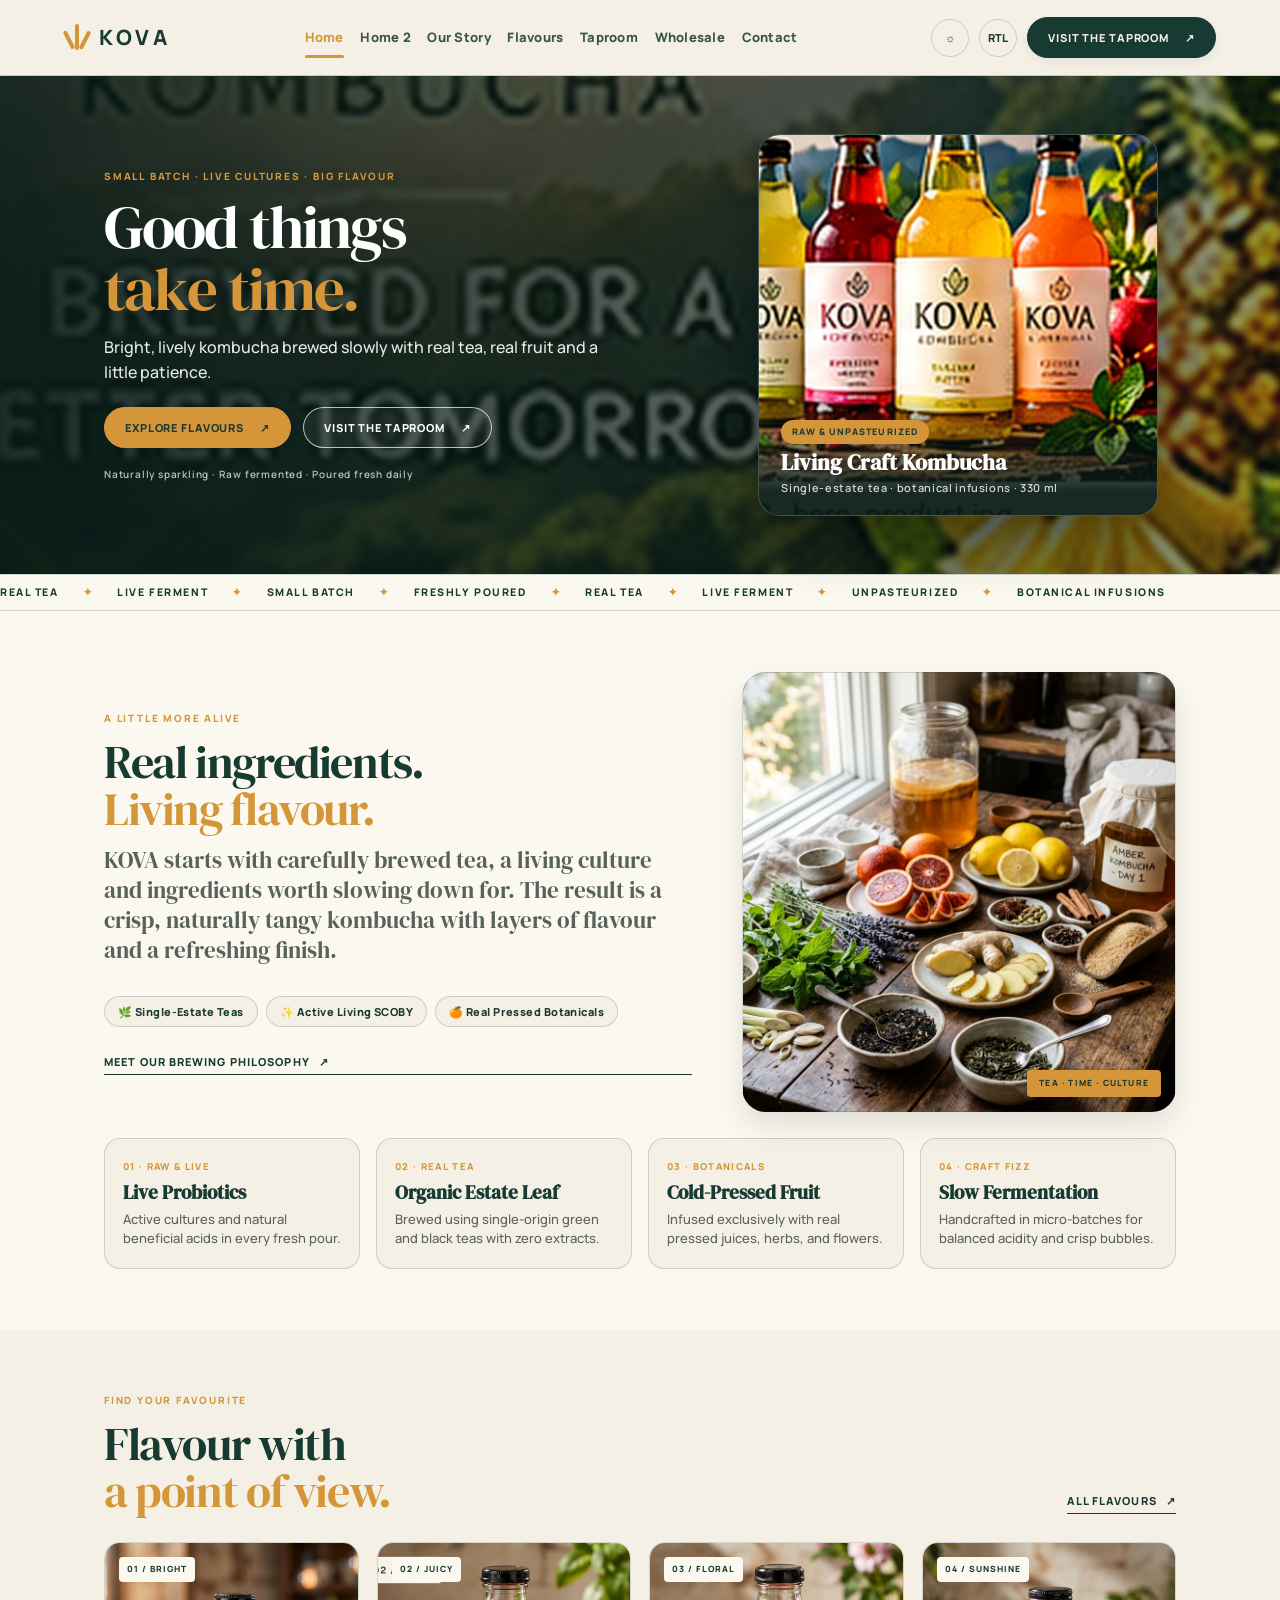
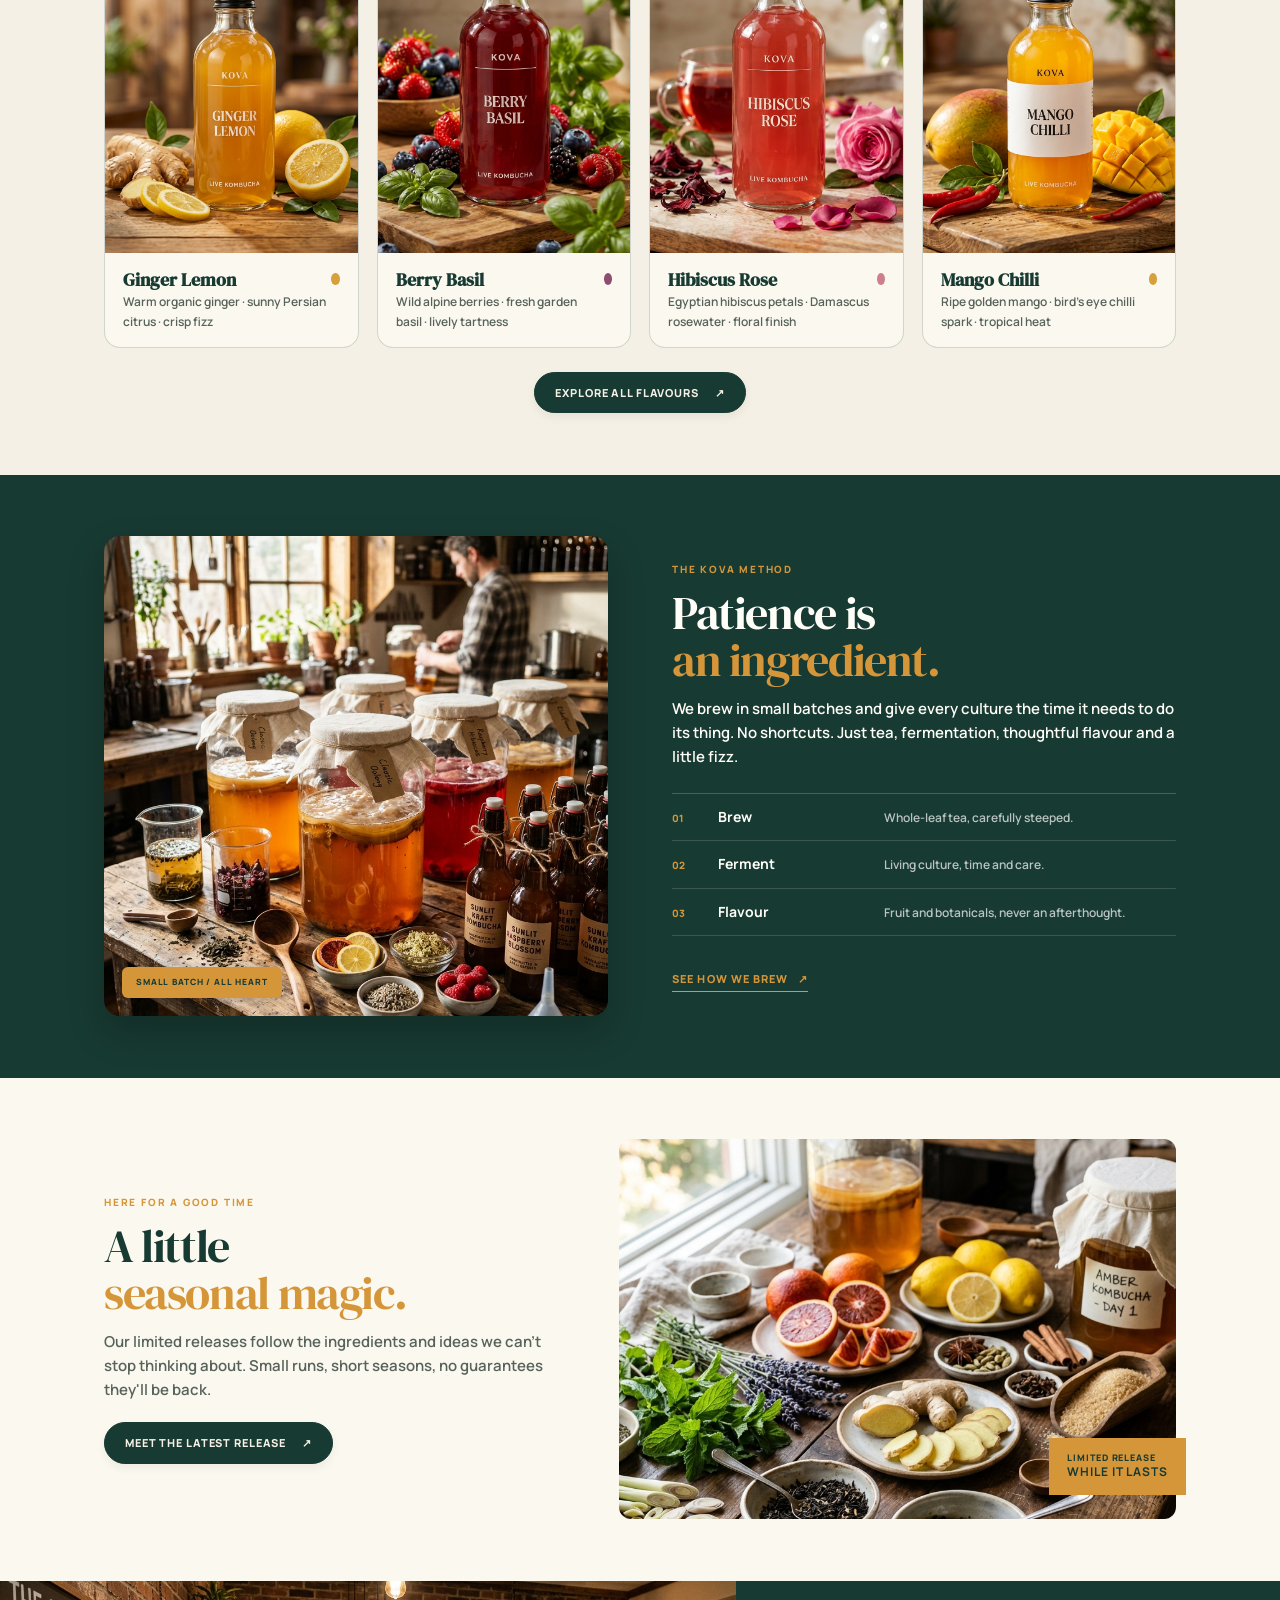
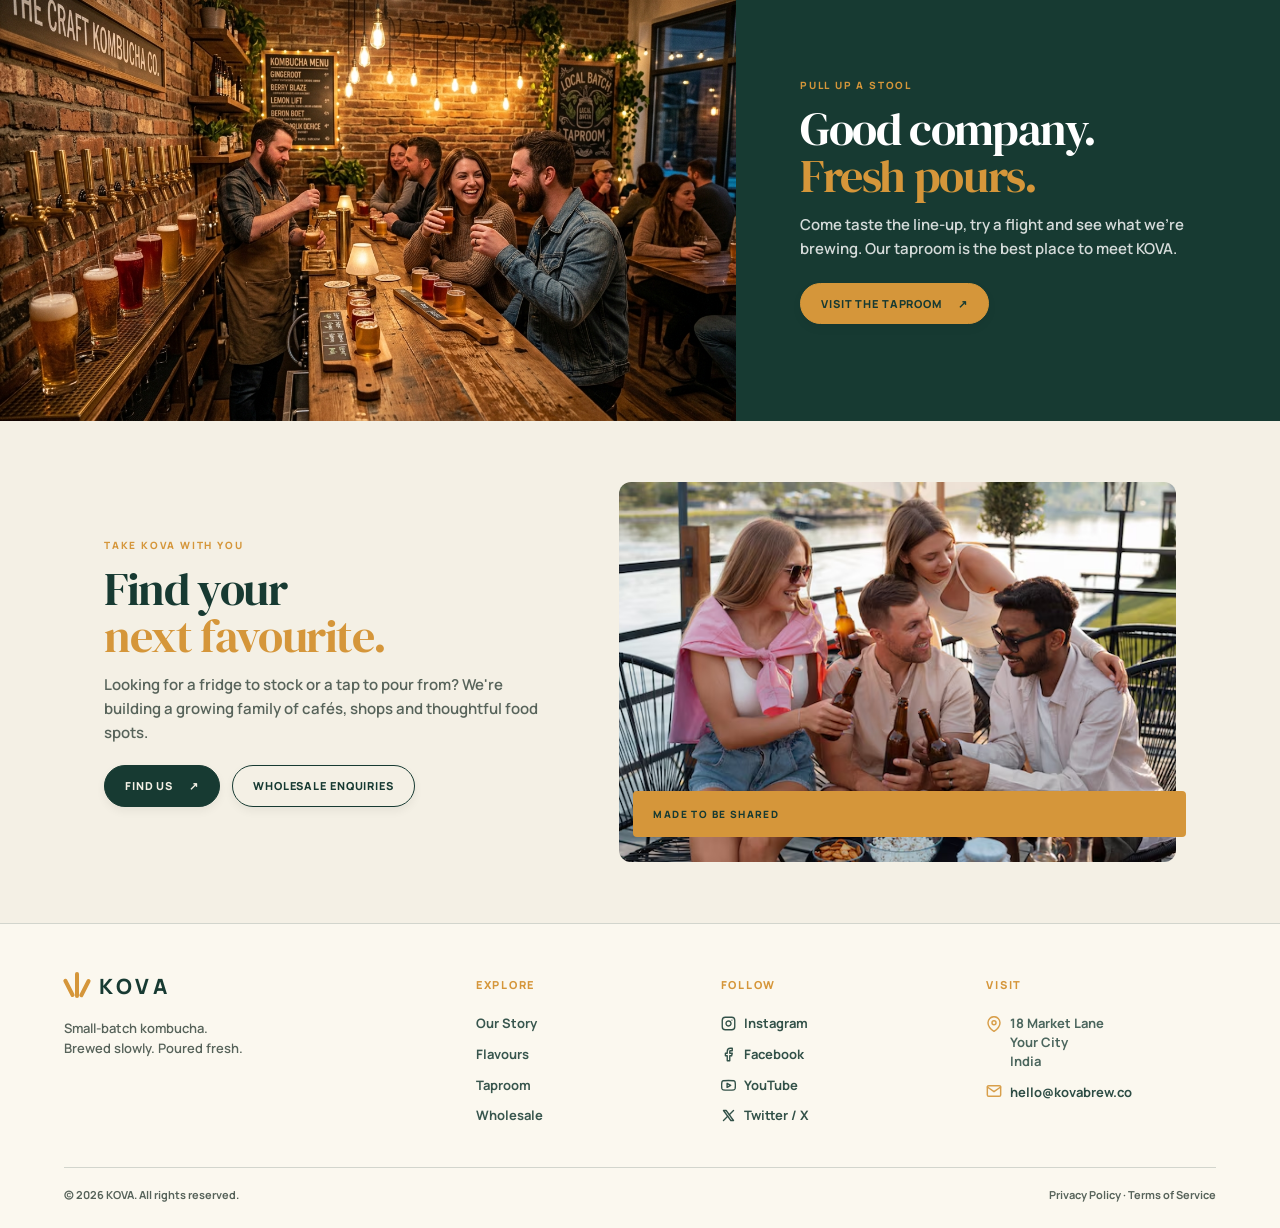
==== commit 0da6acea: "againimagesfixes" ====
--- a/index.html
+++ b/index.html
@@ -419,8 +419,9 @@
           </div>
           <a class="text-link" href="story.html">Meet our brewing philosophy <span>↗</span></a>
         </div>
-        <div class="intro-art" style="background-image: url('images/botanicals-ingredients.jpg');" role="img"
-          aria-label="Tea, citrus and botanicals arranged on a table">
+        <div class="intro-art"
+          style="background-image: url('images/botanicals-ingredients.jpg'); background-size: cover; background-position: center;"
+          role="img" aria-label="Tea, citrus and botanicals arranged on a table">
           <span class="art-tag">TEA · TIME · CULTURE</span>
         </div>
       </div>
@@ -573,7 +574,7 @@
             <a class="button button-outline" href="wholesale.html">Wholesale enquiries</a>
           </div>
         </div>
-        <div class="find-image" style="background-image: url('images/new/31_taproom_people.jpg');" role="img"
+        <div class="find-image" style="background-image: url('images/kwithf.avif');" role="img"
           aria-label="Bottled kombucha ready to share">
           <span class="image-note">MADE TO BE SHARED</span>
         </div>
--- a/css/styles.css
+++ b/css/styles.css
@@ -1161,12 +1161,17 @@
 }
 
 .intro-art {
-  height: 310px;
+  min-height: 440px;
+  height: 100%;
   position: relative;
-  background: linear-gradient(140deg, rgba(23, 58, 50, .15), rgba(213, 150, 58, .2)), url('../images/botanicals-ingredients.jpg') center/cover;
-  border-radius: 120px 0 120px 0;
+  background-image: linear-gradient(140deg, rgba(23, 58, 50, .08), rgba(213, 150, 58, .12)), url('../images/botanicals-ingredients.jpg');
+  background-size: cover;
+  background-position: center center;
+  background-repeat: no-repeat;
+  border-radius: 24px;
   box-shadow: 0 14px 30px rgba(0, 0, 0, .1);
   border: 1.5px solid var(--line);
+  overflow: hidden;
 }
 
 .art-tag {
@@ -2045,7 +2050,7 @@
 }
 
 .offer-people {
-  background-image: url('../images/new/31_taproom_people.jpg');
+  background-image: url('../images/kwithff.webp');
 }
 
 .offer-grid article>p:not(.eyebrow) {
@@ -3302,7 +3307,9 @@
 
   .intro-art {
     grid-column: auto;
-    height: 260px;
+    min-height: 320px;
+    height: 340px;
+    border-radius: 20px;
   }
 
   .section-heading {
@@ -4602,6 +4609,18 @@
   border-radius: 0 0 45px 0;
 }
 
+.g5 {
+  grid-column: 2 / 4;
+  background-image: url("../images/kcb.webp");
+  border-radius: 0 0 45px 0;
+}
+
+.g6 {
+  grid-column: 2 / 4;
+  background-image: url("../images/kcb2.webp");
+  border-radius: 0 0 45px 0;
+}
+
 /* Home 2 Wholesale */
 .wholesale {
   max-width: none;
